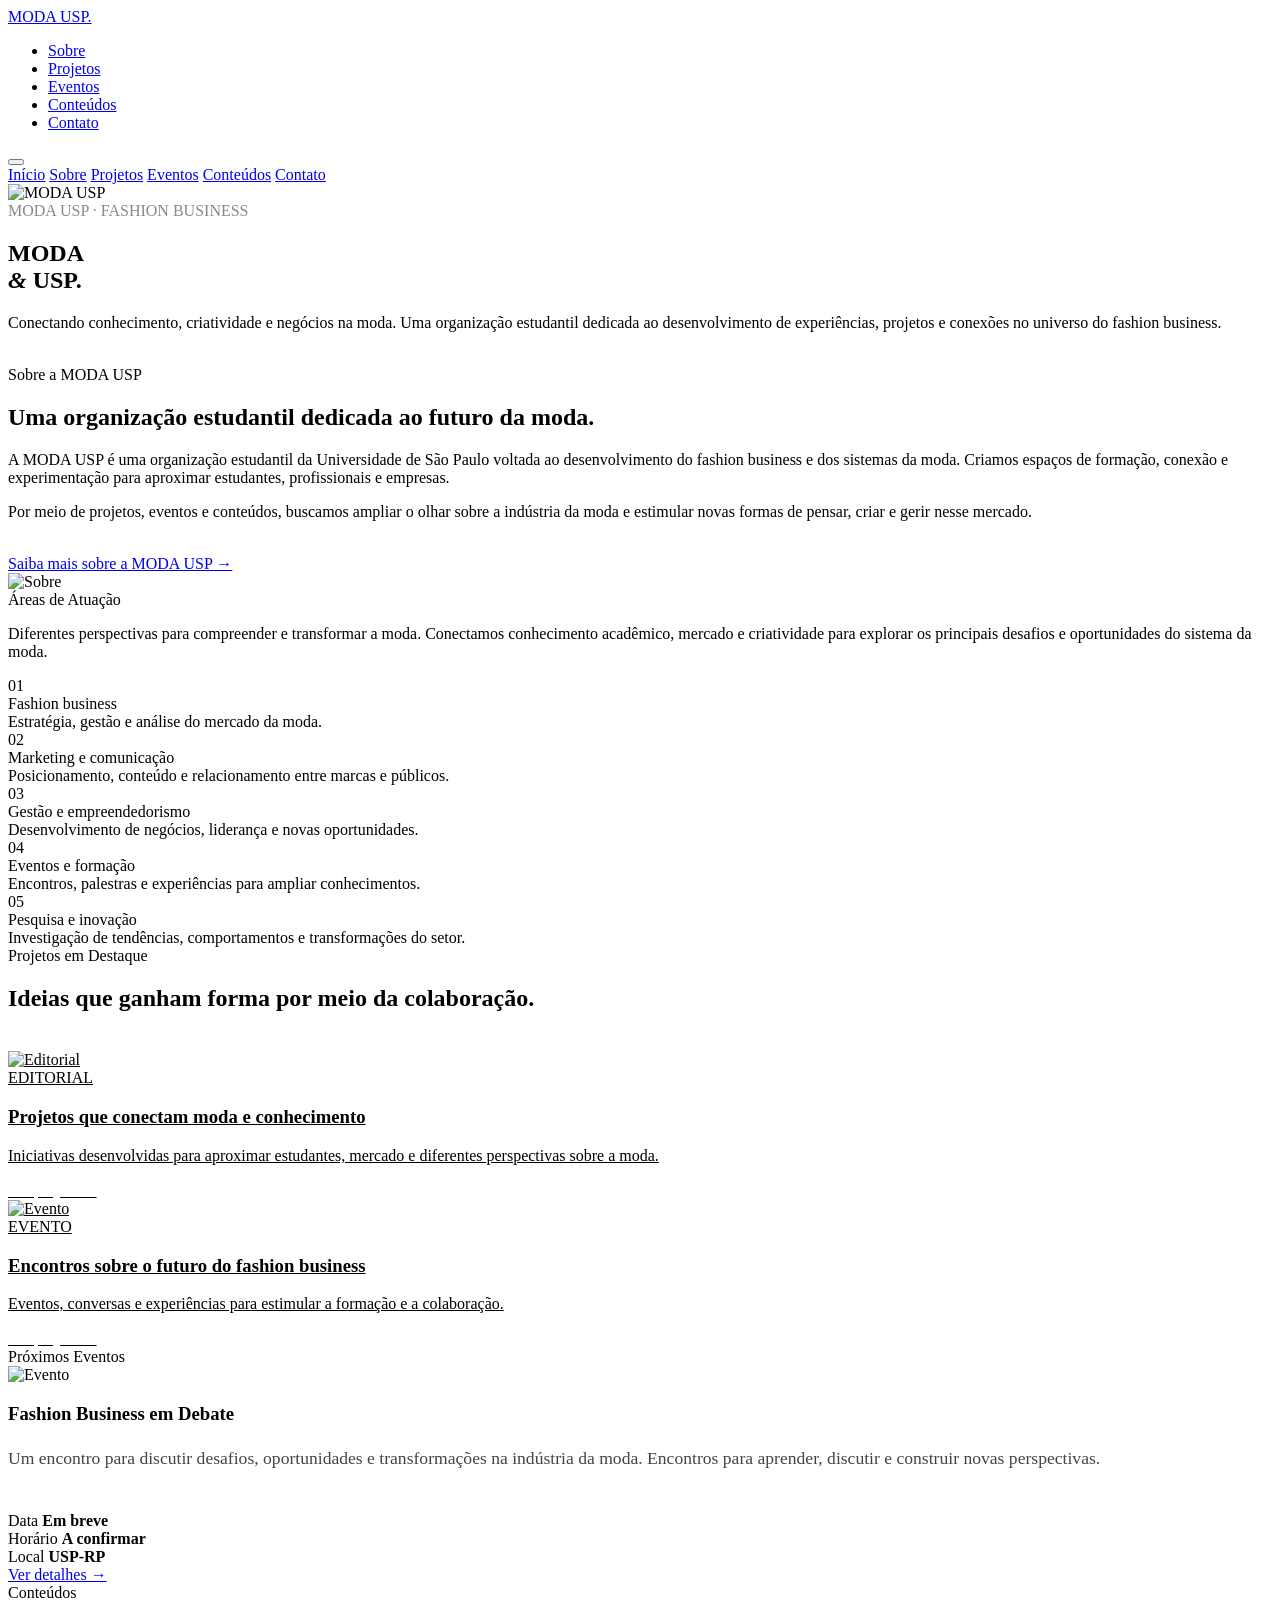
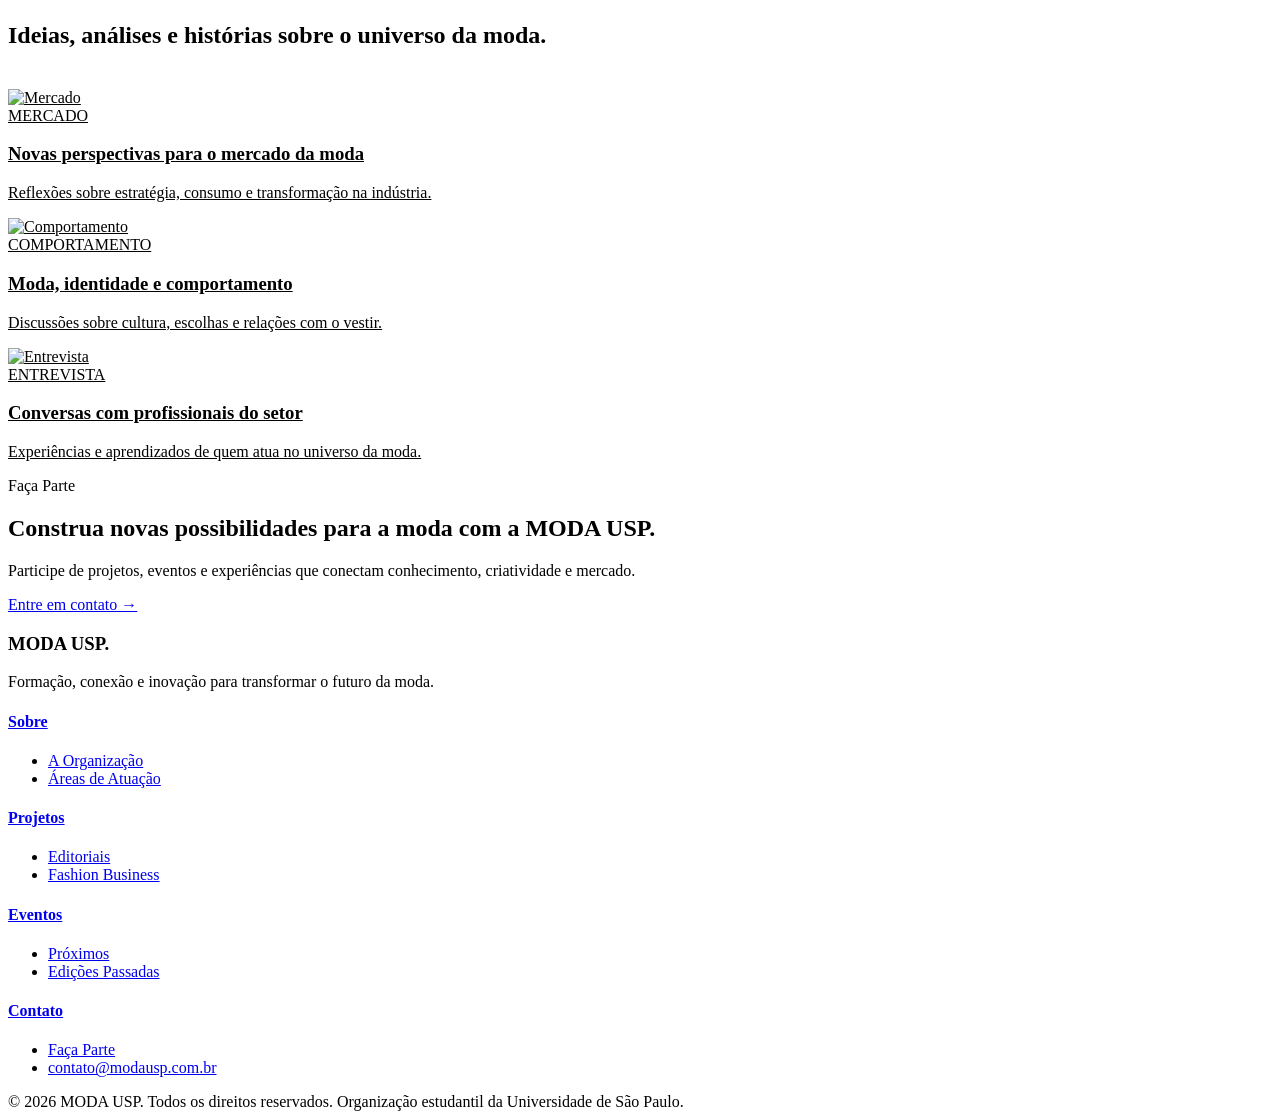
==== index.html @ 98439d6e "Rename Página principal.html to index.html" ====
<!DOCTYPE html>
<html lang="pt-BR">
<head>
    <meta charset="UTF-8">
    <meta name="viewport" content="width=device-width, initial-scale=1.0">
    <title>MODA USP | Fashion Business</title>
    <meta name="description" content="Organização estudantil da USP dedicada ao fashion business. Projetos, eventos e conteúdos sobre moda, mercado e criatividade.">
    <link rel="icon" type="image/png" href="favicon.png">
    <link rel="preconnect" href="https://fonts.googleapis.com">
    <link rel="preconnect" href="https://fonts.gstatic.com" crossorigin>
    <link href="https://fonts.googleapis.com/css2?family=Inter:wght@300;400;500;600&family=Playfair+Display:ital,wght@0,400;0,700;0,900;1,400&display=swap" rel="stylesheet">
    <link rel="stylesheet" href="style.css">
</head>
<body>

<header>
    <a href="index.html" class="logo">MODA USP.</a>
    <nav>
        <ul>
            <li><a href="sobre.html">Sobre</a></li>
            <li><a href="projetos.html">Projetos</a></li>
            <li><a href="eventos.html">Eventos</a></li>
            <li><a href="conteudos.html">Conteúdos</a></li>
            <li><a href="contato.html">Contato</a></li>
        </ul>
    </nav>
    <button class="menu-toggle" aria-label="Menu">
        <span></span><span></span><span></span>
    </button>
</header>

<div class="mobile-menu">
    <a href="index.html">Início</a>
    <a href="sobre.html">Sobre</a>
    <a href="projetos.html">Projetos</a>
    <a href="eventos.html">Eventos</a>
    <a href="conteudos.html">Conteúdos</a>
    <a href="contato.html">Contato</a>
</div>

<!-- HERO -->
<section class="hero">
    <div class="hero-bg">
        <img src="https://images.unsplash.com/photo-1529139574466-a303027c1d8b?auto=format&fit=crop&w=1920&q=80" alt="MODA USP" loading="eager">
    </div>
    <div class="hero-content">
        <div class="section-label" style="color: #888;">MODA USP · FASHION BUSINESS</div>
        <h1>MODA<br><em>&</em> USP.</h1>
        <div class="hero-sub">
            <p>Conectando conhecimento, criatividade e negócios na moda. Uma organização estudantil dedicada ao desenvolvimento de experiências, projetos e conexões no universo do fashion business.</p>
            <a href="sobre.html" class="btn-minimal" style="color: #fff;">Conheça a MODA USP <span>↓</span></a>
        </div>
    </div>
</section>

<!-- SOBRE -->
<section class="sobre">
    <div class="container">
        <div class="sobre-grid">
            <div class="sobre-text">
                <div class="section-label">Sobre a MODA USP</div>
                <h2>Uma organização estudantil dedicada ao futuro da moda.</h2>
                <p>A MODA USP é uma organização estudantil da Universidade de São Paulo voltada ao desenvolvimento do fashion business e dos sistemas da moda. Criamos espaços de formação, conexão e experimentação para aproximar estudantes, profissionais e empresas.</p>
                <p>Por meio de projetos, eventos e conteúdos, buscamos ampliar o olhar sobre a indústria da moda e estimular novas formas de pensar, criar e gerir nesse mercado.</p>
                <br>
                <a href="sobre.html" class="btn-minimal">Saiba mais sobre a MODA USP →</a>
            </div>
            <div class="sobre-img">
                <img src="https://images.unsplash.com/photo-1556761175-b413da4baf72?auto=format&fit=crop&w=1000&q=80" alt="Sobre" loading="lazy">
            </div>
        </div>
    </div>
</section>

<!-- ÁREAS -->
<section class="areas">
    <div class="container">
        <div class="section-label">Áreas de Atuação</div>
        <p class="areas-intro">Diferentes perspectivas para compreender e transformar a moda. Conectamos conhecimento acadêmico, mercado e criatividade para explorar os principais desafios e oportunidades do sistema da moda.</p>
        
        <div class="areas-grid">
            <div class="area-card">
                <div class="area-num">01</div>
                <div class="area-title">Fashion business</div>
                <div class="area-desc">Estratégia, gestão e análise do mercado da moda.</div>
            </div>
            <div class="area-card">
                <div class="area-num">02</div>
                <div class="area-title">Marketing e comunicação</div>
                <div class="area-desc">Posicionamento, conteúdo e relacionamento entre marcas e públicos.</div>
            </div>
            <div class="area-card">
                <div class="area-num">03</div>
                <div class="area-title">Gestão e empreendedorismo</div>
                <div class="area-desc">Desenvolvimento de negócios, liderança e novas oportunidades.</div>
            </div>
            <div class="area-card">
                <div class="area-num">04</div>
                <div class="area-title">Eventos e formação</div>
                <div class="area-desc">Encontros, palestras e experiências para ampliar conhecimentos.</div>
            </div>
            <div class="area-card">
                <div class="area-num">05</div>
                <div class="area-title">Pesquisa e inovação</div>
                <div class="area-desc">Investigação de tendências, comportamentos e transformações do setor.</div>
            </div>
        </div>
    </div>
</section>

<!-- PROJETOS -->
<section class="projetos">
    <div class="container">
        <div class="section-label">Projetos em Destaque</div>
        <div style="display: flex; justify-content: space-between; align-items: flex-end; flex-wrap: wrap; gap: 20px; margin-bottom: 20px;">
            <h2 class="section-title">Ideias que ganham forma por meio da colaboração.</h2>
            <a href="projetos.html" class="btn-minimal" style="color: #fff;">Ver todos os projetos →</a>
        </div>

        <div class="proj-grid">
            <a href="projetos.html" class="proj-card" style="color: inherit;">
                <div class="proj-img">
                    <img src="https://images.unsplash.com/photo-1551488831-00ddcb6c6bd3?auto=format&fit=crop&w=1000&q=80" alt="Editorial" loading="lazy">
                </div>
                <div class="proj-tag">EDITORIAL</div>
                <h3 class="proj-title">Projetos que conectam moda e conhecimento</h3>
                <p class="proj-desc">Iniciativas desenvolvidas para aproximar estudantes, mercado e diferentes perspectivas sobre a moda.</p>
                <span class="btn-minimal" style="color: #fff;">Ver projeto ↗</span>
            </a>
            <a href="projetos.html" class="proj-card" style="color: inherit;">
                <div class="proj-img">
                    <img src="https://images.unsplash.com/photo-1525507119028-ed4c629a60a3?auto=format&fit=crop&w=1000&q=80" alt="Evento" loading="lazy">
                </div>
                <div class="proj-tag">EVENTO</div>
                <h3 class="proj-title">Encontros sobre o futuro do fashion business</h3>
                <p class="proj-desc">Eventos, conversas e experiências para estimular a formação e a colaboração.</p>
                <span class="btn-minimal" style="color: #fff;">Ver projeto ↗</span>
            </a>
        </div>
    </div>
</section>

<!-- EVENTOS -->
<section class="evento-destaque">
    <div class="container">
        <div class="section-label">Próximos Eventos</div>
        <div class="evento-grid">
            <div class="evento-img">
                <img src="https://images.unsplash.com/photo-1540575467063-178a50c2df87?auto=format&fit=crop&w=1000&q=80" alt="Evento" loading="lazy">
            </div>
            <div class="evento-info">
                <h3>Fashion Business em Debate</h3>
                <p style="font-size: 1.1rem; line-height: 1.6; color: #444; margin-bottom: 40px;">Um encontro para discutir desafios, oportunidades e transformações na indústria da moda. Encontros para aprender, discutir e construir novas perspectivas.</p>
                
                <div class="evento-meta">
                    <div class="meta-item">
                        <span>Data</span>
                        <strong>Em breve</strong>
                    </div>
                    <div class="meta-item">
                        <span>Horário</span>
                        <strong>A confirmar</strong>
                    </div>
                    <div class="meta-item">
                        <span>Local</span>
                        <strong>USP-RP</strong>
                    </div>
                </div>
                
                <a href="eventos.html" class="btn-minimal">Ver detalhes →</a>
            </div>
        </div>
    </div>
</section>

<!-- CONTEÚDOS -->
<section class="conteudos">
    <div class="container">
        <div style="display: flex; justify-content: space-between; align-items: flex-end; flex-wrap: wrap; gap: 20px; margin-bottom: 20px;">
            <div>
                <div class="section-label">Conteúdos</div>
                <h2 class="section-title">Ideias, análises e histórias sobre o universo da moda.</h2>
            </div>
            <a href="conteudos.html" class="btn-minimal" style="color: #fff;">Ver todos os conteúdos →</a>
        </div>

        <div class="cont-grid">
            <a href="conteudos.html" class="cont-card" style="color: inherit;">
                <div class="cont-img">
                    <img src="https://images.unsplash.com/photo-1490481651871-ab68de25d43d?auto=format&fit=crop&w=900&q=80" alt="Mercado" loading="lazy">
                </div>
                <div class="cont-tag">MERCADO</div>
                <h3 class="cont-title">Novas perspectivas para o mercado da moda</h3>
                <p class="cont-desc">Reflexões sobre estratégia, consumo e transformação na indústria.</p>
            </a>
            <a href="conteudos.html" class="cont-card" style="color: inherit;">
                <div class="cont-img">
                    <img src="https://images.unsplash.com/photo-1503342217505-b0a15ec3261c?auto=format&fit=crop&w=900&q=80" alt="Comportamento" loading="lazy">
                </div>
                <div class="cont-tag">COMPORTAMENTO</div>
                <h3 class="cont-title">Moda, identidade e comportamento</h3>
                <p class="cont-desc">Discussões sobre cultura, escolhas e relações com o vestir.</p>
            </a>
            <a href="conteudos.html" class="cont-card" style="color: inherit;">
                <div class="cont-img">
                    <img src="https://images.unsplash.com/photo-1556740749-887f6717d7e4?auto=format&fit=crop&w=900&q=80" alt="Entrevista" loading="lazy">
                </div>
                <div class="cont-tag">ENTREVISTA</div>
                <h3 class="cont-title">Conversas com profissionais do setor</h3>
                <p class="cont-desc">Experiências e aprendizados de quem atua no universo da moda.</p>
            </a>
        </div>
    </div>
</section>

<!-- CTA -->
<section class="cta">
    <div class="section-label" style="justify-content: center;">Faça Parte</div>
    <h2>Construa novas possibilidades para a moda com a MODA USP.</h2>
    <p>Participe de projetos, eventos e experiências que conectam conhecimento, criatividade e mercado.</p>
    <a href="contato.html" class="btn-minimal" style="font-size: 1rem; border-width: 2px;">Entre em contato →</a>
</section>

<!-- FOOTER -->
<footer>
    <div class="container">
        <div class="footer-grid">
            <div class="footer-brand">
                <h3>MODA USP.</h3>
                <p>Formação, conexão e inovação para transformar o futuro da moda.</p>
            </div>
            <div class="footer-col">
                <h4><a href="sobre.html">Sobre</a></h4>
                <ul>
                    <li><a href="sobre.html">A Organização</a></li>
                    <li><a href="sobre.html#areas">Áreas de Atuação</a></li>
                </ul>
            </div>
            <div class="footer-col">
                <h4><a href="projetos.html">Projetos</a></h4>
                <ul>
                    <li><a href="projetos.html">Editoriais</a></li>
                    <li><a href="projetos.html">Fashion Business</a></li>
                </ul>
            </div>
            <div class="footer-col">
                <h4><a href="eventos.html">Eventos</a></h4>
                <ul>
                    <li><a href="eventos.html">Próximos</a></li>
                    <li><a href="eventos.html">Edições Passadas</a></li>
                </ul>
            </div>
            <div class="footer-col">
                <h4><a href="contato.html">Contato</a></h4>
                <ul>
                    <li><a href="contato.html">Faça Parte</a></li>
                    <li><a href="mailto:contato@modausp.com.br">contato@modausp.com.br</a></li>
                </ul>
            </div>
        </div>
        <div class="footer-bottom">
            <span>© 2026 MODA USP. Todos os direitos reservados.</span>
            <span>Organização estudantil da Universidade de São Paulo.</span>
        </div>
    </div>
</footer>

<script src="script.js"></script>
</body>
</html>
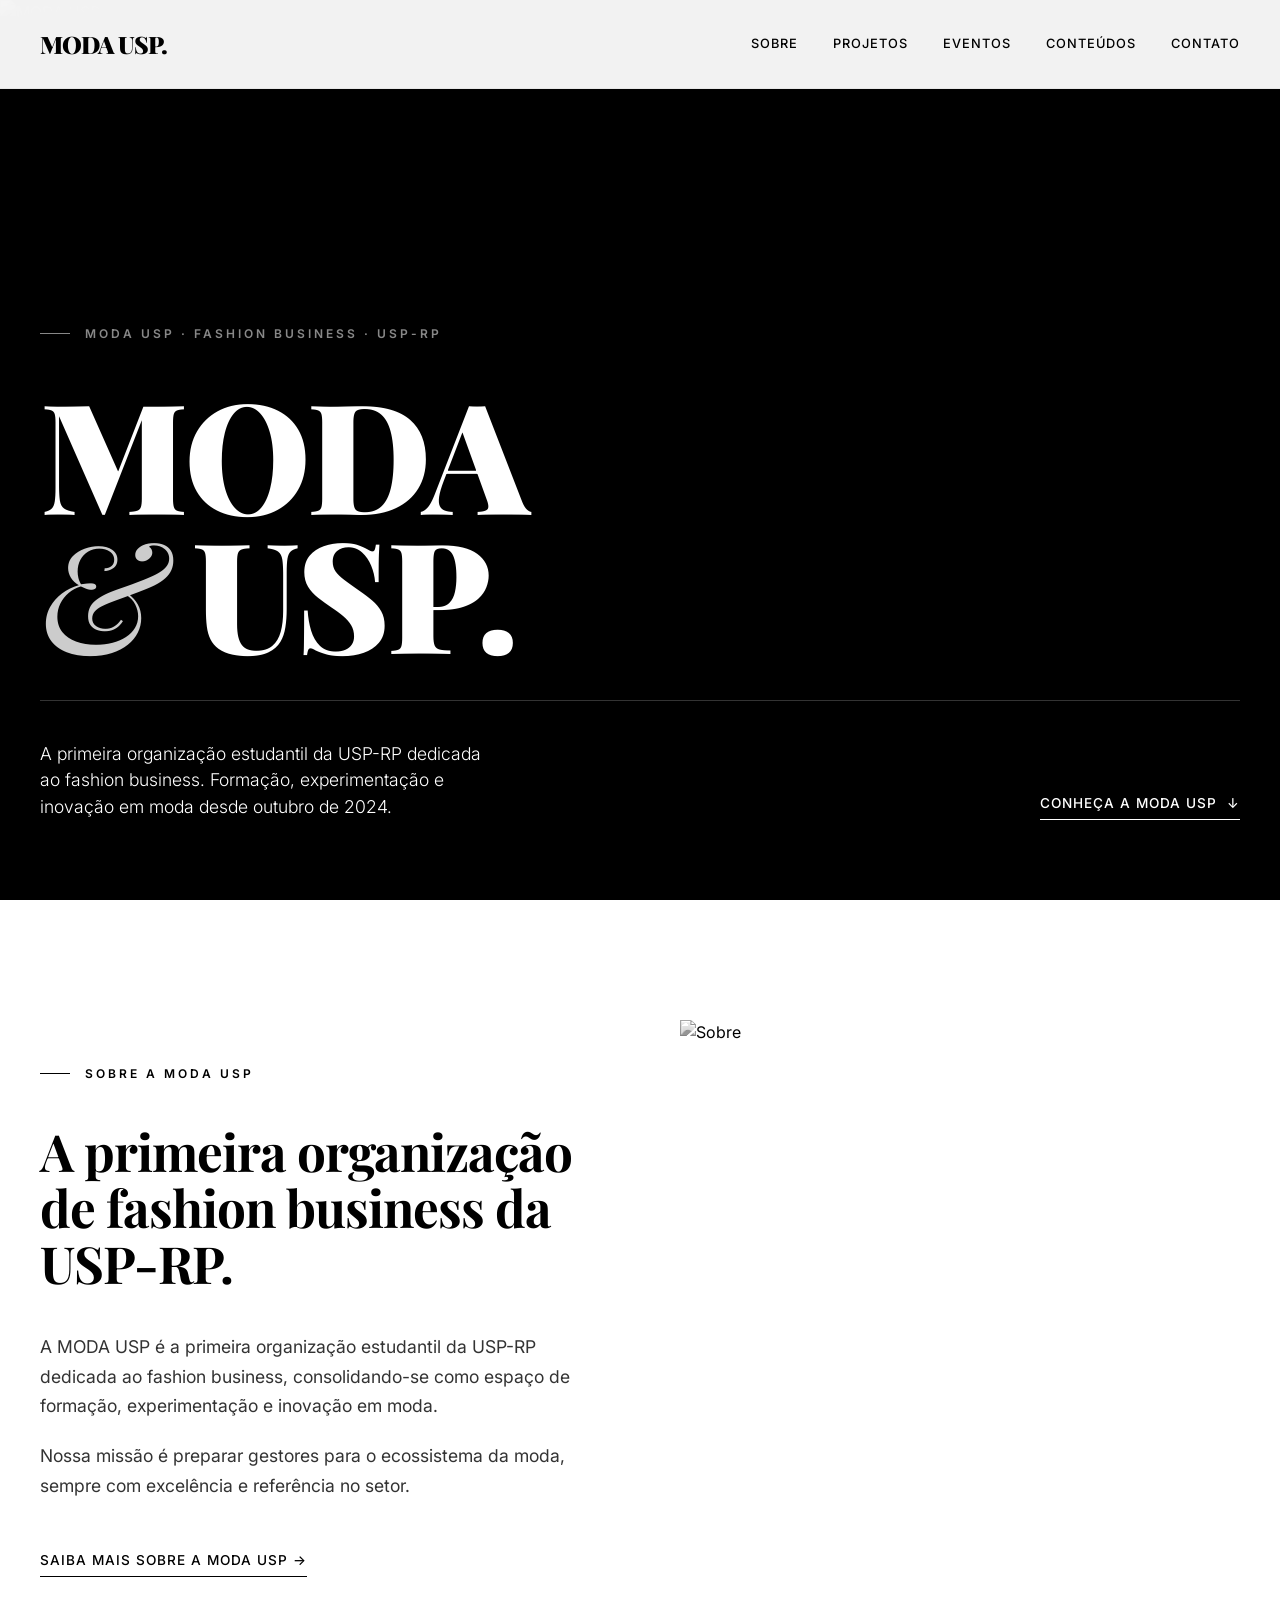
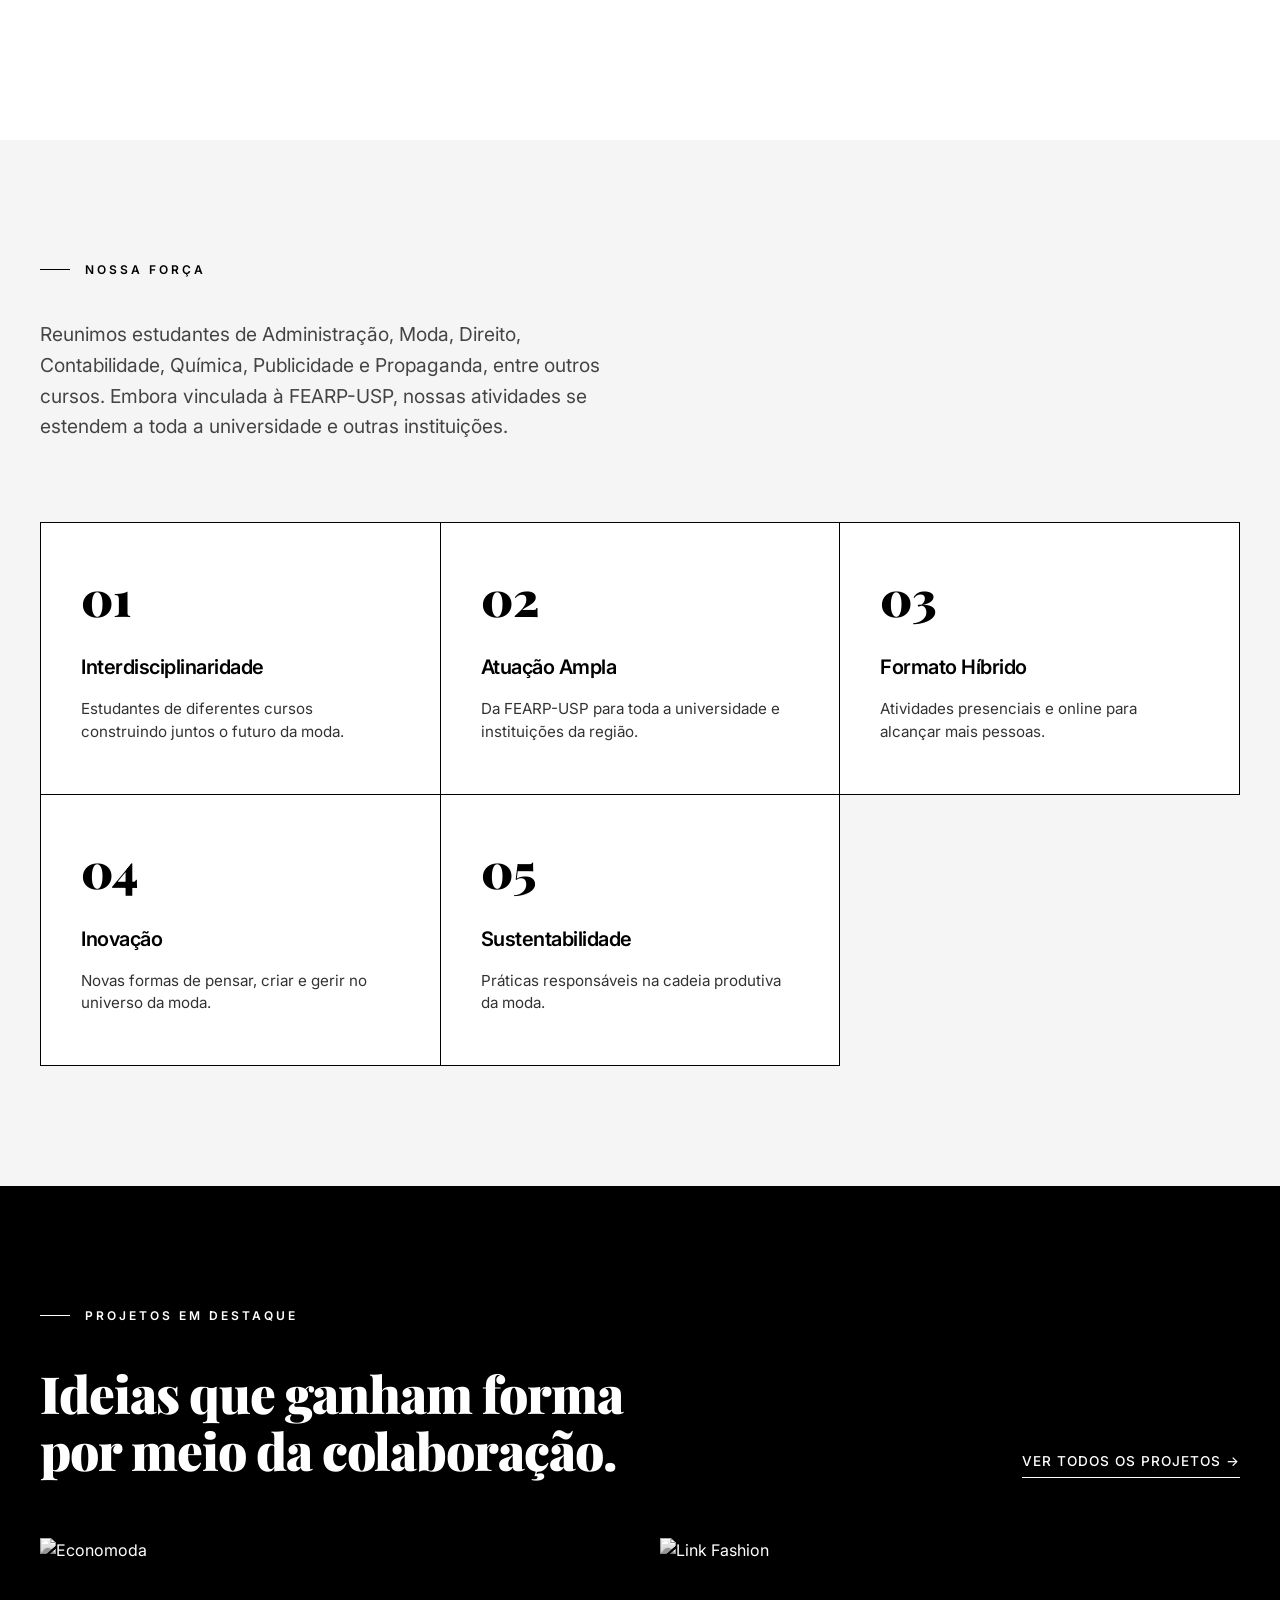
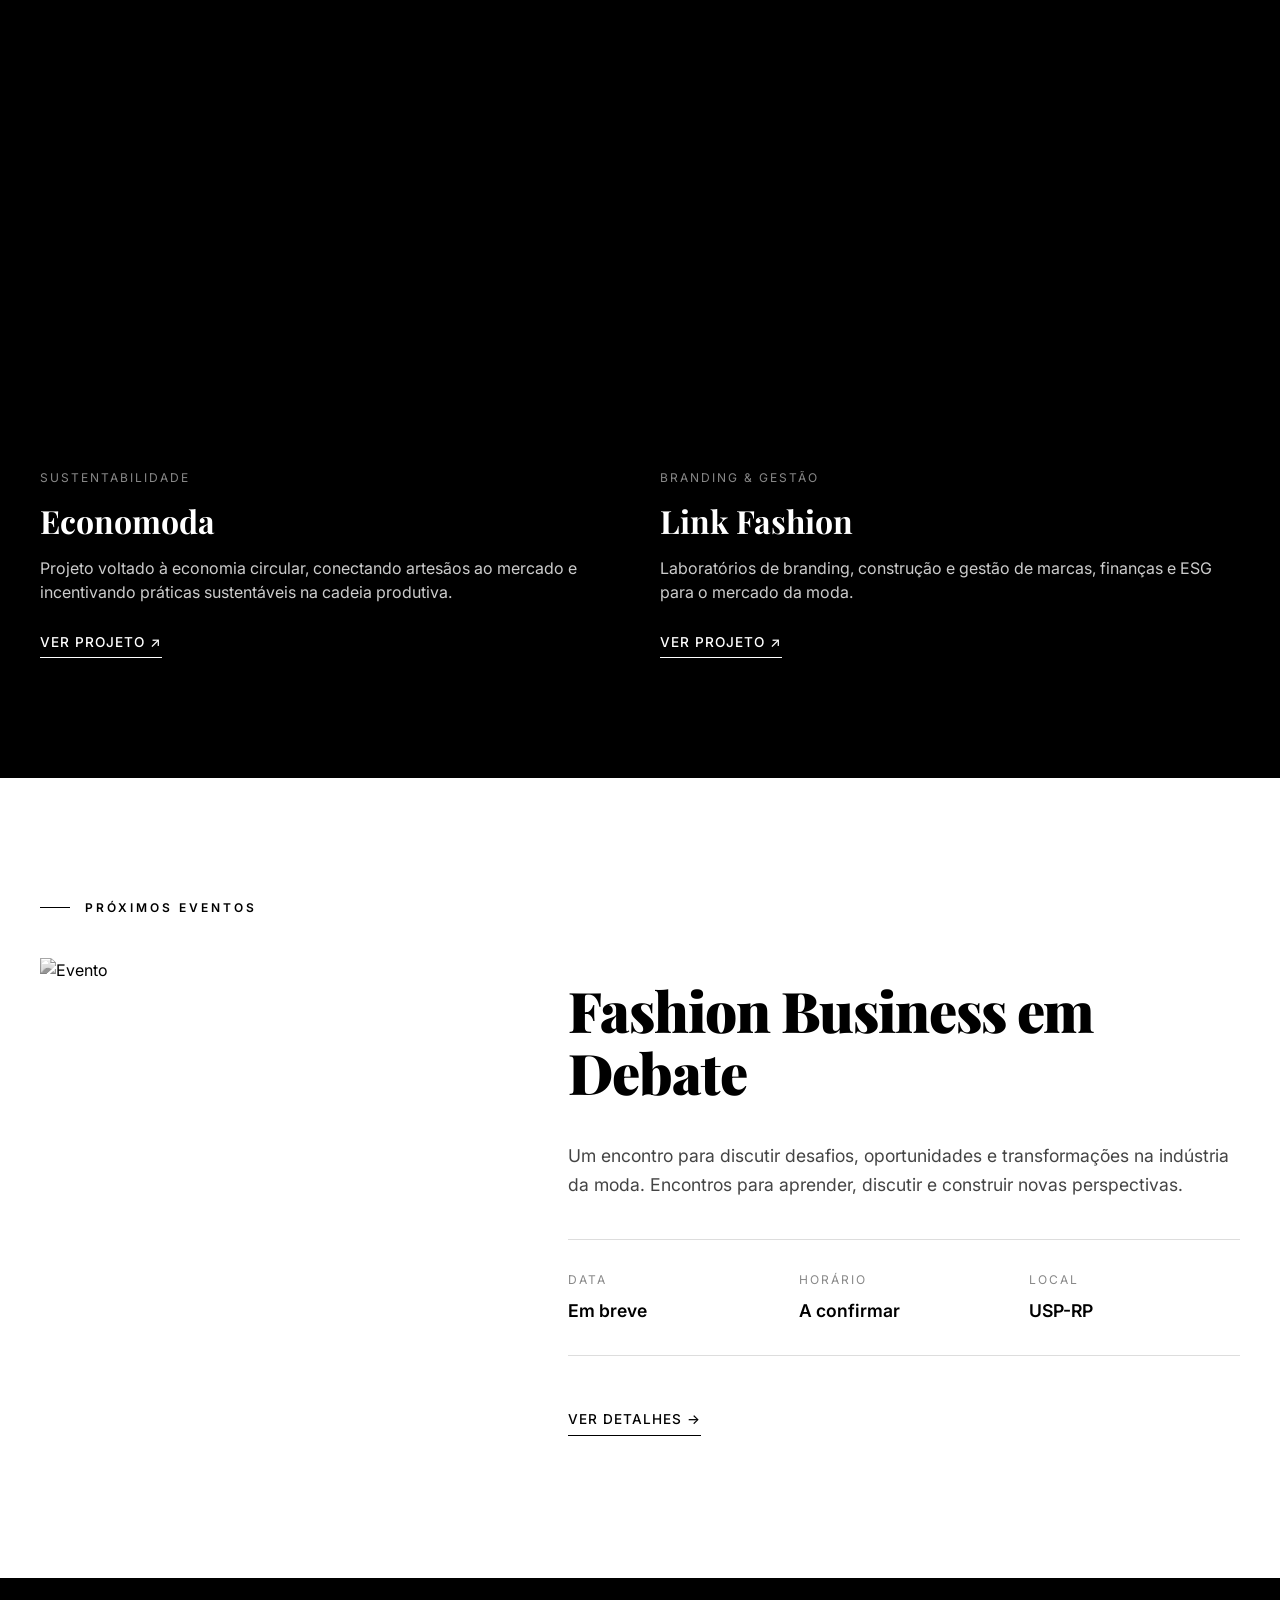
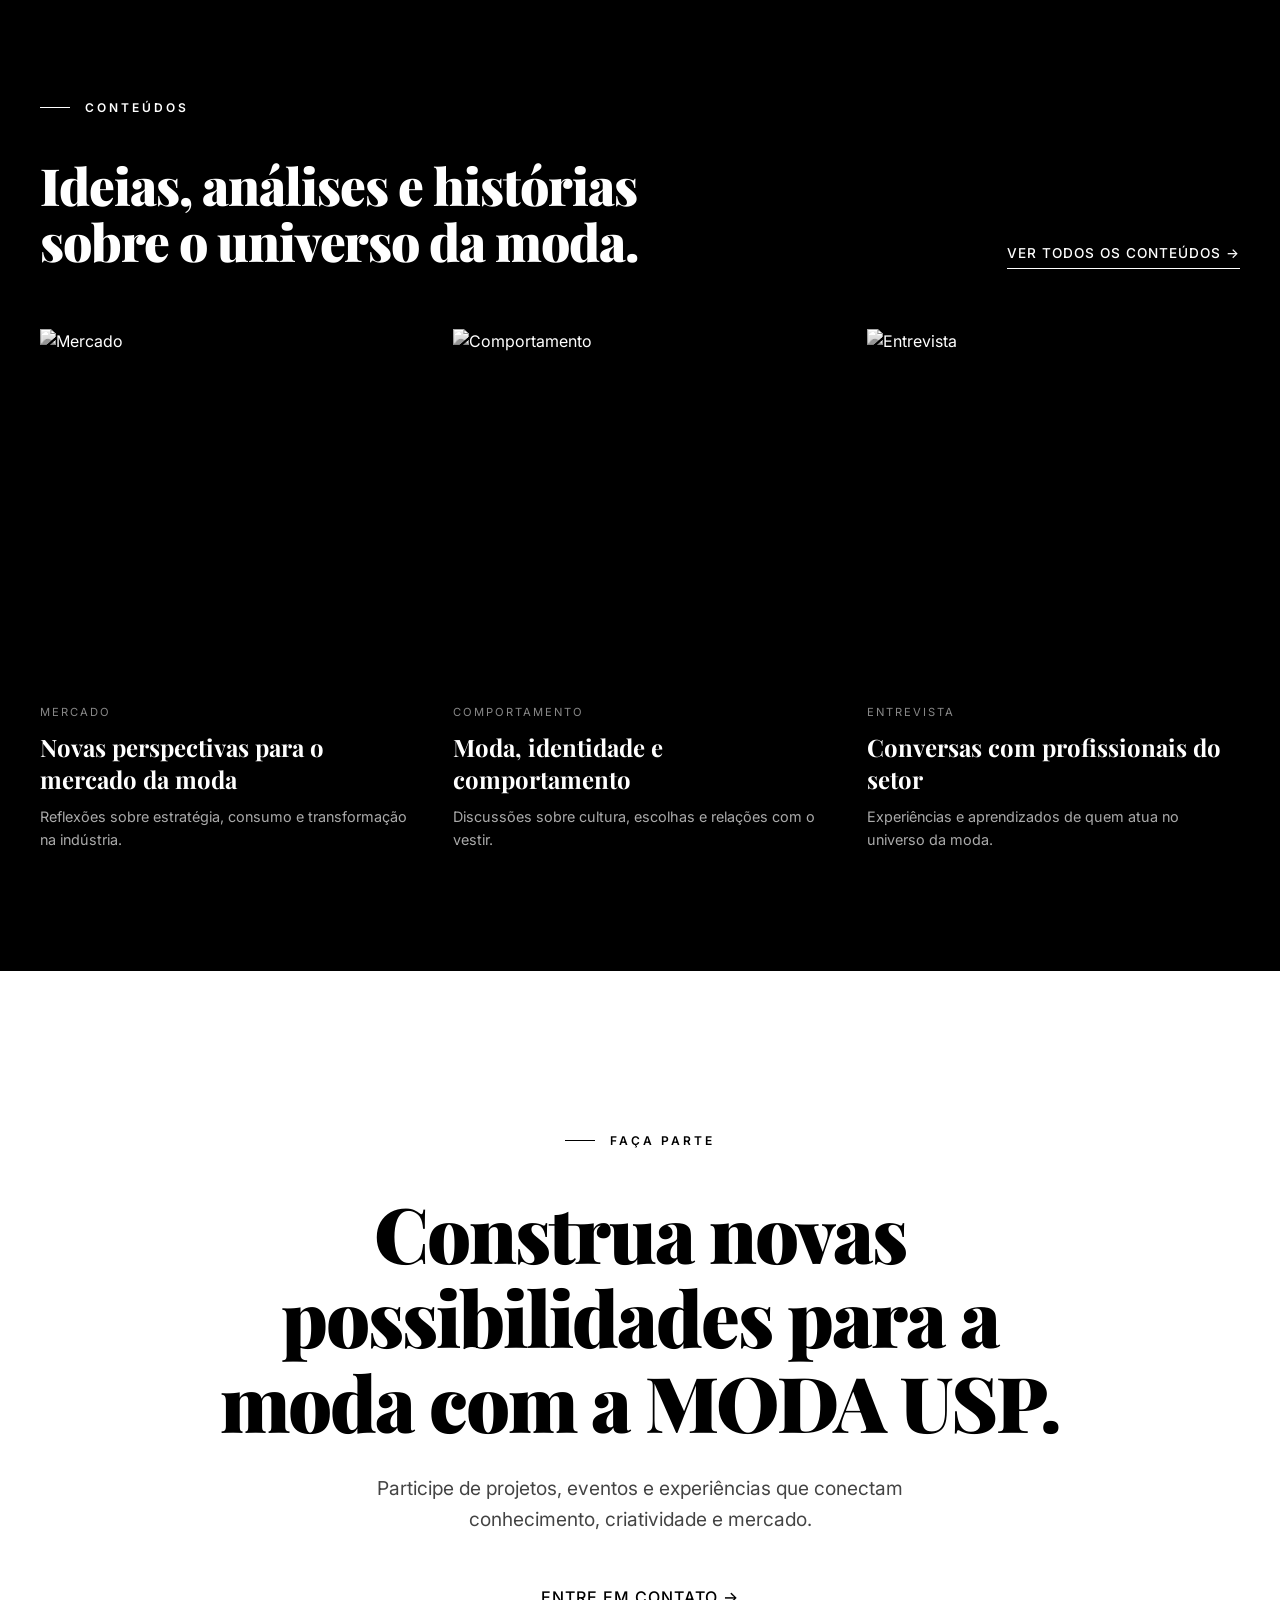
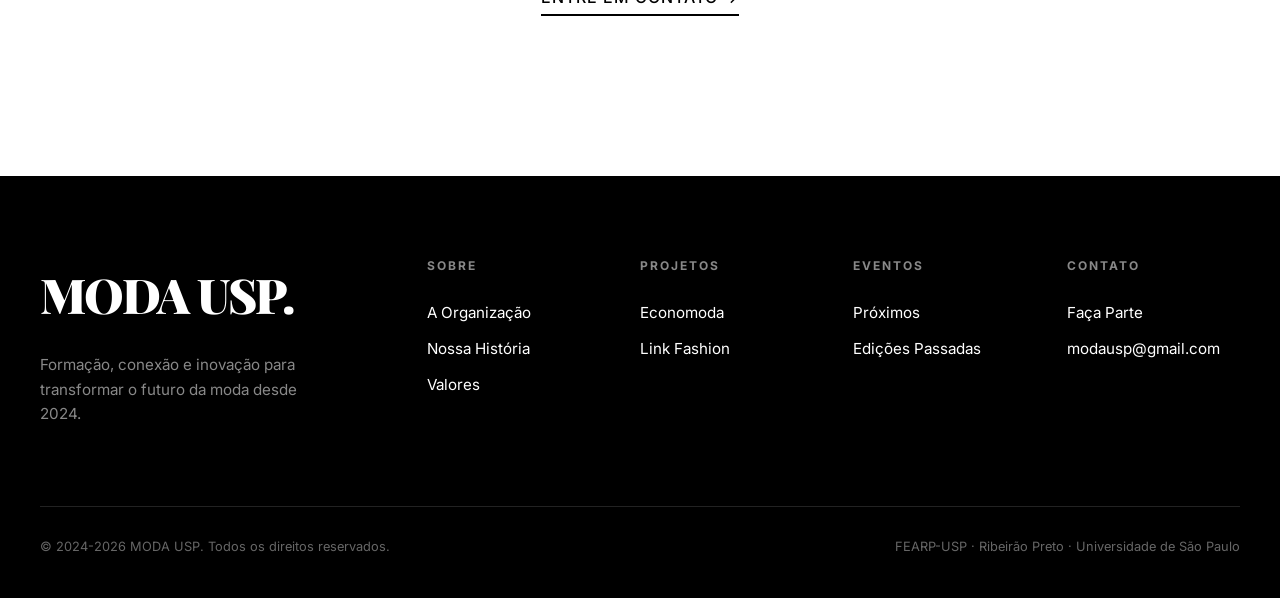
==== commit 83af7d2e: "Update index.html with new organization details" ====
--- a/index.html
+++ b/index.html
@@ -3,8 +3,13 @@
 <head>
     <meta charset="UTF-8">
     <meta name="viewport" content="width=device-width, initial-scale=1.0">
-    <title>MODA USP | Fashion Business</title>
-    <meta name="description" content="Organização estudantil da USP dedicada ao fashion business. Projetos, eventos e conteúdos sobre moda, mercado e criatividade.">
+    <title>MODA USP | Fashion Business — USP Ribeirão Preto</title>
+    <meta name="description" content="Primeira organização estudantil da USP-RP dedicada ao fashion business. Projetos, eventos e conteúdos sobre moda, mercado e criatividade.">
+    <meta name="keywords" content="moda, USP, fashion business, Ribeirão Preto, organização estudantil, moda USP, FEARP">
+    <meta name="author" content="MODA USP">
+    <meta property="og:title" content="MODA USP | Fashion Business">
+    <meta property="og:description" content="A primeira organização estudantil da USP-RP dedicada ao fashion business.">
+    <meta property="og:type" content="website">
     <link rel="icon" type="image/png" href="favicon.png">
     <link rel="preconnect" href="https://fonts.googleapis.com">
     <link rel="preconnect" href="https://fonts.gstatic.com" crossorigin>
@@ -44,10 +49,10 @@
         <img src="https://images.unsplash.com/photo-1529139574466-a303027c1d8b?auto=format&fit=crop&w=1920&q=80" alt="MODA USP" loading="eager">
     </div>
     <div class="hero-content">
-        <div class="section-label" style="color: #888;">MODA USP · FASHION BUSINESS</div>
+        <div class="section-label" style="color: #888;">MODA USP · FASHION BUSINESS · USP-RP</div>
         <h1>MODA<br><em>&</em> USP.</h1>
         <div class="hero-sub">
-            <p>Conectando conhecimento, criatividade e negócios na moda. Uma organização estudantil dedicada ao desenvolvimento de experiências, projetos e conexões no universo do fashion business.</p>
+            <p>A primeira organização estudantil da USP-RP dedicada ao fashion business. Formação, experimentação e inovação em moda desde outubro de 2024.</p>
             <a href="sobre.html" class="btn-minimal" style="color: #fff;">Conheça a MODA USP <span>↓</span></a>
         </div>
     </div>
@@ -59,9 +64,9 @@
         <div class="sobre-grid">
             <div class="sobre-text">
                 <div class="section-label">Sobre a MODA USP</div>
-                <h2>Uma organização estudantil dedicada ao futuro da moda.</h2>
-                <p>A MODA USP é uma organização estudantil da Universidade de São Paulo voltada ao desenvolvimento do fashion business e dos sistemas da moda. Criamos espaços de formação, conexão e experimentação para aproximar estudantes, profissionais e empresas.</p>
-                <p>Por meio de projetos, eventos e conteúdos, buscamos ampliar o olhar sobre a indústria da moda e estimular novas formas de pensar, criar e gerir nesse mercado.</p>
+                <h2>A primeira organização de fashion business da USP-RP.</h2>
+                <p>A MODA USP é a primeira organização estudantil da USP-RP dedicada ao fashion business, consolidando-se como espaço de formação, experimentação e inovação em moda.</p>
+                <p>Nossa missão é preparar gestores para o ecossistema da moda, sempre com excelência e referência no setor.</p>
                 <br>
                 <a href="sobre.html" class="btn-minimal">Saiba mais sobre a MODA USP →</a>
             </div>
@@ -75,34 +80,34 @@
 <!-- ÁREAS -->
 <section class="areas">
     <div class="container">
-        <div class="section-label">Áreas de Atuação</div>
-        <p class="areas-intro">Diferentes perspectivas para compreender e transformar a moda. Conectamos conhecimento acadêmico, mercado e criatividade para explorar os principais desafios e oportunidades do sistema da moda.</p>
+        <div class="section-label">Nossa Força</div>
+        <p class="areas-intro">Reunimos estudantes de Administração, Moda, Direito, Contabilidade, Química, Publicidade e Propaganda, entre outros cursos. Embora vinculada à FEARP-USP, nossas atividades se estendem a toda a universidade e outras instituições.</p>
         
         <div class="areas-grid">
             <div class="area-card">
                 <div class="area-num">01</div>
-                <div class="area-title">Fashion business</div>
-                <div class="area-desc">Estratégia, gestão e análise do mercado da moda.</div>
+                <div class="area-title">Interdisciplinaridade</div>
+                <div class="area-desc">Estudantes de diferentes cursos construindo juntos o futuro da moda.</div>
             </div>
             <div class="area-card">
                 <div class="area-num">02</div>
-                <div class="area-title">Marketing e comunicação</div>
-                <div class="area-desc">Posicionamento, conteúdo e relacionamento entre marcas e públicos.</div>
+                <div class="area-title">Atuação Ampla</div>
+                <div class="area-desc">Da FEARP-USP para toda a universidade e instituições da região.</div>
             </div>
             <div class="area-card">
                 <div class="area-num">03</div>
-                <div class="area-title">Gestão e empreendedorismo</div>
-                <div class="area-desc">Desenvolvimento de negócios, liderança e novas oportunidades.</div>
+                <div class="area-title">Formato Híbrido</div>
+                <div class="area-desc">Atividades presenciais e online para alcançar mais pessoas.</div>
             </div>
             <div class="area-card">
                 <div class="area-num">04</div>
-                <div class="area-title">Eventos e formação</div>
-                <div class="area-desc">Encontros, palestras e experiências para ampliar conhecimentos.</div>
+                <div class="area-title">Inovação</div>
+                <div class="area-desc">Novas formas de pensar, criar e gerir no universo da moda.</div>
             </div>
             <div class="area-card">
                 <div class="area-num">05</div>
-                <div class="area-title">Pesquisa e inovação</div>
-                <div class="area-desc">Investigação de tendências, comportamentos e transformações do setor.</div>
+                <div class="area-title">Sustentabilidade</div>
+                <div class="area-desc">Práticas responsáveis na cadeia produtiva da moda.</div>
             </div>
         </div>
     </div>
@@ -118,22 +123,22 @@
         </div>
 
         <div class="proj-grid">
-            <a href="projetos.html" class="proj-card" style="color: inherit;">
+            <a href="projetos.html#economoda" class="proj-card" style="color: inherit;">
                 <div class="proj-img">
-                    <img src="https://images.unsplash.com/photo-1551488831-00ddcb6c6bd3?auto=format&fit=crop&w=1000&q=80" alt="Editorial" loading="lazy">
-                </div>
-                <div class="proj-tag">EDITORIAL</div>
-                <h3 class="proj-title">Projetos que conectam moda e conhecimento</h3>
-                <p class="proj-desc">Iniciativas desenvolvidas para aproximar estudantes, mercado e diferentes perspectivas sobre a moda.</p>
+                    <img src="https://images.unsplash.com/photo-1558618666-fcd25c85cd64?auto=format&fit=crop&w=1000&q=80" alt="Economoda" loading="lazy">
+                </div>
+                <div class="proj-tag">SUSTENTABILIDADE</div>
+                <h3 class="proj-title">Economoda</h3>
+                <p class="proj-desc">Projeto voltado à economia circular, conectando artesãos ao mercado e incentivando práticas sustentáveis na cadeia produtiva.</p>
                 <span class="btn-minimal" style="color: #fff;">Ver projeto ↗</span>
             </a>
-            <a href="projetos.html" class="proj-card" style="color: inherit;">
+            <a href="projetos.html#link-fashion" class="proj-card" style="color: inherit;">
                 <div class="proj-img">
-                    <img src="https://images.unsplash.com/photo-1525507119028-ed4c629a60a3?auto=format&fit=crop&w=1000&q=80" alt="Evento" loading="lazy">
-                </div>
-                <div class="proj-tag">EVENTO</div>
-                <h3 class="proj-title">Encontros sobre o futuro do fashion business</h3>
-                <p class="proj-desc">Eventos, conversas e experiências para estimular a formação e a colaboração.</p>
+                    <img src="https://images.unsplash.com/photo-1552664730-d307ca884978?auto=format&fit=crop&w=1000&q=80" alt="Link Fashion" loading="lazy">
+                </div>
+                <div class="proj-tag">BRANDING & GESTÃO</div>
+                <h3 class="proj-title">Link Fashion</h3>
+                <p class="proj-desc">Laboratórios de branding, construção e gestão de marcas, finanças e ESG para o mercado da moda.</p>
                 <span class="btn-minimal" style="color: #fff;">Ver projeto ↗</span>
             </a>
         </div>
@@ -227,20 +232,21 @@
         <div class="footer-grid">
             <div class="footer-brand">
                 <h3>MODA USP.</h3>
-                <p>Formação, conexão e inovação para transformar o futuro da moda.</p>
+                <p>Formação, conexão e inovação para transformar o futuro da moda desde 2024.</p>
             </div>
             <div class="footer-col">
                 <h4><a href="sobre.html">Sobre</a></h4>
                 <ul>
                     <li><a href="sobre.html">A Organização</a></li>
-                    <li><a href="sobre.html#areas">Áreas de Atuação</a></li>
+                    <li><a href="sobre.html">Nossa História</a></li>
+                    <li><a href="sobre.html">Valores</a></li>
                 </ul>
             </div>
             <div class="footer-col">
                 <h4><a href="projetos.html">Projetos</a></h4>
                 <ul>
-                    <li><a href="projetos.html">Editoriais</a></li>
-                    <li><a href="projetos.html">Fashion Business</a></li>
+                    <li><a href="projetos.html#economoda">Economoda</a></li>
+                    <li><a href="projetos.html#link-fashion">Link Fashion</a></li>
                 </ul>
             </div>
             <div class="footer-col">
@@ -254,13 +260,13 @@
                 <h4><a href="contato.html">Contato</a></h4>
                 <ul>
                     <li><a href="contato.html">Faça Parte</a></li>
-                    <li><a href="mailto:contato@modausp.com.br">contato@modausp.com.br</a></li>
+                    <li><a href="mailto:modausp@gmail.com">modausp@gmail.com</a></li>
                 </ul>
             </div>
         </div>
         <div class="footer-bottom">
-            <span>© 2026 MODA USP. Todos os direitos reservados.</span>
-            <span>Organização estudantil da Universidade de São Paulo.</span>
+            <span>© 2024-2026 MODA USP. Todos os direitos reservados.</span>
+            <span>FEARP-USP · Ribeirão Preto · Universidade de São Paulo</span>
         </div>
     </div>
 </footer>
--- a/style.css
+++ b/style.css
@@ -0,0 +1,552 @@
+/* ==========================================
+   MODA USP — STYLE.CSS
+   Estética: Dazed Editorial + Minimalismo
+   Paleta: Preto & Branco rigoroso
+   ========================================== */
+
+:root {
+    --black: #000000;
+    --white: #FFFFFF;
+    --gray: #888888;
+    --light-gray: #F5F5F5;
+    --serif: 'Playfair Display', Georgia, serif;
+    --sans: 'Inter', -apple-system, Helvetica, sans-serif;
+}
+
+* { margin: 0; padding: 0; box-sizing: border-box; }
+
+html { scroll-behavior: smooth; font-size: 16px; }
+
+body {
+    background: var(--white);
+    color: var(--black);
+    font-family: var(--sans);
+    line-height: 1.6;
+    -webkit-font-smoothing: antialiased;
+    overflow-x: hidden;
+}
+
+a { color: inherit; text-decoration: none; transition: opacity 0.3s ease; }
+a:hover { opacity: 0.6; }
+
+img {
+    width: 100%;
+    height: 100%;
+    object-fit: cover;
+    display: block;
+    filter: grayscale(100%) contrast(1.1);
+}
+
+/* --- UTILITIES --- */
+.container {
+    max-width: 1400px;
+    margin: 0 auto;
+    padding: 0 40px;
+}
+
+.section-label {
+    font-family: var(--sans);
+    font-size: 0.75rem;
+    font-weight: 600;
+    letter-spacing: 3px;
+    text-transform: uppercase;
+    margin-bottom: 40px;
+    display: flex;
+    align-items: center;
+    gap: 15px;
+}
+
+.section-label::before {
+    content: '';
+    width: 30px;
+    height: 1px;
+    background: currentColor;
+}
+
+.btn-minimal {
+    display: inline-flex;
+    align-items: center;
+    gap: 10px;
+    font-size: 0.85rem;
+    font-weight: 500;
+    letter-spacing: 1px;
+    text-transform: uppercase;
+    border-bottom: 1px solid currentColor;
+    padding-bottom: 4px;
+    transition: gap 0.3s ease, opacity 0.3s ease;
+}
+
+.btn-minimal:hover { opacity: 1; gap: 20px; }
+
+/* --- HEADER --- */
+header {
+    position: fixed;
+    top: 0; left: 0; width: 100%;
+    z-index: 1000;
+    padding: 25px 40px;
+    display: flex;
+    justify-content: space-between;
+    align-items: center;
+    background: rgba(255, 255, 255, 0.95);
+    backdrop-filter: blur(10px);
+    border-bottom: 1px solid rgba(0,0,0,0.05);
+}
+
+.logo {
+    font-family: var(--serif);
+    font-size: 1.5rem;
+    font-weight: 900;
+    letter-spacing: -1px;
+}
+
+nav ul {
+    display: flex;
+    gap: 35px;
+    list-style: none;
+    font-size: 0.8rem;
+    font-weight: 500;
+    letter-spacing: 1px;
+    text-transform: uppercase;
+}
+
+/* --- MENU MOBILE --- */
+.menu-toggle {
+    display: none;
+    background: none;
+    border: none;
+    cursor: pointer;
+    width: 30px;
+    height: 20px;
+    position: relative;
+    z-index: 1001;
+}
+
+.menu-toggle span {
+    display: block;
+    width: 100%;
+    height: 2px;
+    background: var(--black);
+    position: absolute;
+    left: 0;
+    transition: all 0.3s ease;
+}
+
+.menu-toggle span:nth-child(1) { top: 0; }
+.menu-toggle span:nth-child(2) { top: 50%; transform: translateY(-50%); }
+.menu-toggle span:nth-child(3) { bottom: 0; }
+
+.menu-toggle.active span:nth-child(1) { top: 50%; transform: translateY(-50%) rotate(45deg); }
+.menu-toggle.active span:nth-child(2) { opacity: 0; }
+.menu-toggle.active span:nth-child(3) { bottom: 50%; transform: translateY(50%) rotate(-45deg); }
+
+.mobile-menu {
+    position: fixed;
+    top: 0; right: -100%;
+    width: 100%; height: 100vh;
+    background: var(--black);
+    color: var(--white);
+    display: flex;
+    flex-direction: column;
+    justify-content: center;
+    align-items: center;
+    gap: 40px;
+    transition: right 0.5s cubic-bezier(0.16, 1, 0.3, 1);
+    z-index: 1000;
+}
+
+.mobile-menu.active { right: 0; }
+
+.mobile-menu a {
+    font-family: var(--serif);
+    font-size: 2.5rem;
+    font-weight: 700;
+    letter-spacing: -1px;
+}
+
+/* --- HERO --- */
+.hero {
+    background: var(--black);
+    color: var(--white);
+    min-height: 100vh;
+    display: flex;
+    flex-direction: column;
+    justify-content: flex-end;
+    padding: 120px 40px 80px;
+    position: relative;
+    overflow: hidden;
+}
+
+.hero-bg {
+    position: absolute;
+    top: 0; left: 0; width: 100%; height: 100%;
+    opacity: 0.3;
+    z-index: 0;
+}
+
+.hero-content {
+    position: relative;
+    z-index: 1;
+    max-width: 1400px;
+    margin: 0 auto;
+    width: 100%;
+}
+
+.hero h1 {
+    font-family: var(--serif);
+    font-size: clamp(4rem, 12vw, 11rem);
+    line-height: 0.9;
+    font-weight: 900;
+    letter-spacing: -3px;
+    margin-bottom: 40px;
+}
+
+.hero h1 em { font-style: italic; font-weight: 400; opacity: 0.8; }
+
+.hero-sub {
+    display: flex;
+    justify-content: space-between;
+    align-items: flex-end;
+    flex-wrap: wrap;
+    gap: 40px;
+    border-top: 1px solid rgba(255,255,255,0.2);
+    padding-top: 40px;
+}
+
+.hero-sub p {
+    max-width: 450px;
+    font-size: 1.1rem;
+    line-height: 1.5;
+    font-weight: 300;
+}
+
+/* --- HERO INTERNO (para páginas secundárias) --- */
+.page-hero {
+    background: var(--black);
+    color: var(--white);
+    padding: 180px 0 80px;
+}
+
+.page-hero h1 {
+    font-family: var(--serif);
+    font-size: clamp(3rem, 8vw, 7rem);
+    line-height: 0.95;
+    font-weight: 900;
+    letter-spacing: -2px;
+    max-width: 900px;
+}
+
+.page-hero h1 em { font-style: italic; font-weight: 400; opacity: 0.7; }
+
+.page-hero .label {
+    font-size: 0.75rem;
+    letter-spacing: 3px;
+    text-transform: uppercase;
+    color: var(--gray);
+    margin-bottom: 30px;
+    display: flex;
+    align-items: center;
+    gap: 15px;
+}
+
+.page-hero .label::before { content: ''; width: 30px; height: 1px; background: var(--gray); }
+
+/* --- SECTIONS --- */
+section { padding: 120px 0; }
+
+.section-title {
+    font-family: var(--serif);
+    font-size: clamp(2.5rem, 4vw, 3.5rem);
+    font-weight: 900;
+    letter-spacing: -1px;
+    line-height: 1.1;
+    max-width: 600px;
+}
+
+/* --- SOBRE --- */
+.sobre-grid {
+    display: grid;
+    grid-template-columns: 1fr 1fr;
+    gap: 80px;
+    align-items: center;
+}
+
+.sobre-text h2 {
+    font-family: var(--serif);
+    font-size: clamp(2.5rem, 4vw, 4rem);
+    line-height: 1.1;
+    font-weight: 700;
+    margin-bottom: 40px;
+    letter-spacing: -1px;
+}
+
+.sobre-text p {
+    font-size: 1.1rem;
+    line-height: 1.7;
+    margin-bottom: 20px;
+    color: #333;
+}
+
+.sobre-img { height: 600px; position: relative; }
+
+/* --- ÁREAS --- */
+.areas { background: var(--light-gray); }
+
+.areas-intro {
+    max-width: 600px;
+    font-size: 1.2rem;
+    line-height: 1.6;
+    margin-bottom: 80px;
+    color: #444;
+}
+
+.areas-grid {
+    display: grid;
+    grid-template-columns: repeat(auto-fit, minmax(300px, 1fr));
+    gap: 0;
+    border-top: 1px solid var(--black);
+    border-left: 1px solid var(--black);
+}
+
+.area-card {
+    padding: 50px 40px;
+    border-right: 1px solid var(--black);
+    border-bottom: 1px solid var(--black);
+    background: var(--white);
+    transition: background 0.4s ease, color 0.4s ease;
+}
+
+.area-card:hover { background: var(--black); color: var(--white); }
+
+.area-num {
+    font-family: var(--serif);
+    font-size: 3rem;
+    font-weight: 900;
+    margin-bottom: 30px;
+    line-height: 1;
+}
+
+.area-title { font-size: 1.25rem; font-weight: 600; margin-bottom: 15px; letter-spacing: -0.5px; }
+.area-desc { font-size: 0.95rem; line-height: 1.5; opacity: 0.8; }
+
+/* --- PROJETOS --- */
+.projetos { background: var(--black); color: var(--white); }
+.projetos .section-label { color: var(--white); }
+
+.proj-grid {
+    display: grid;
+    grid-template-columns: 1fr 1fr;
+    gap: 40px;
+    margin-top: 60px;
+}
+
+.proj-img { height: 500px; margin-bottom: 30px; overflow: hidden; }
+.proj-img img { transition: transform 0.8s cubic-bezier(0.16, 1, 0.3, 1); }
+.proj-card:hover .proj-img img { transform: scale(1.05); }
+
+.proj-tag { font-size: 0.75rem; letter-spacing: 2px; text-transform: uppercase; color: var(--gray); margin-bottom: 15px; }
+.proj-title { font-family: var(--serif); font-size: 2rem; font-weight: 700; line-height: 1.2; margin-bottom: 15px; }
+.proj-desc { font-size: 1rem; line-height: 1.5; color: #ccc; margin-bottom: 25px; }
+
+/* --- EVENTOS --- */
+.evento-grid {
+    display: grid;
+    grid-template-columns: 1fr 1.5fr;
+    gap: 80px;
+    align-items: center;
+}
+
+.evento-img { height: 500px; }
+
+.evento-info h3 {
+    font-family: var(--serif);
+    font-size: 3.5rem;
+    line-height: 1.1;
+    font-weight: 900;
+    margin-bottom: 40px;
+    letter-spacing: -1px;
+}
+
+.evento-meta {
+    display: grid;
+    grid-template-columns: repeat(3, 1fr);
+    gap: 20px;
+    margin-bottom: 50px;
+    border-top: 1px solid #ddd;
+    border-bottom: 1px solid #ddd;
+    padding: 30px 0;
+}
+
+.meta-item span { display: block; font-size: 0.75rem; text-transform: uppercase; letter-spacing: 2px; color: var(--gray); margin-bottom: 8px; }
+.meta-item strong { font-size: 1.1rem; font-weight: 600; }
+
+/* --- CONTEÚDOS --- */
+.conteudos { background: var(--black); color: var(--white); }
+.conteudos .section-label { color: var(--white); }
+
+.cont-grid {
+    display: grid;
+    grid-template-columns: repeat(3, 1fr);
+    gap: 40px;
+    margin-top: 60px;
+}
+
+.cont-img { height: 350px; margin-bottom: 25px; overflow: hidden; }
+.cont-card:hover .cont-img img { transform: scale(1.05); }
+.cont-img img { transition: transform 0.6s ease; }
+
+.cont-tag { font-size: 0.7rem; letter-spacing: 2px; text-transform: uppercase; color: var(--gray); margin-bottom: 10px; }
+.cont-title { font-family: var(--serif); font-size: 1.5rem; font-weight: 700; line-height: 1.3; margin-bottom: 10px; }
+.cont-desc { font-size: 0.9rem; color: #aaa; }
+
+/* --- CTA --- */
+.cta { background: var(--white); color: var(--black); text-align: center; padding: 160px 40px; }
+.cta h2 { font-family: var(--serif); font-size: clamp(3rem, 6vw, 5rem); line-height: 1.1; font-weight: 900; max-width: 900px; margin: 0 auto 30px; letter-spacing: -2px; }
+.cta p { font-size: 1.2rem; max-width: 600px; margin: 0 auto 50px; color: #444; }
+
+/* --- FORMULÁRIO --- */
+.contato-grid {
+    display: grid;
+    grid-template-columns: 1fr 1fr;
+    gap: 80px;
+    padding: 100px 0;
+}
+
+.form-group { margin-bottom: 30px; }
+.form-group label {
+    display: block;
+    font-size: 0.75rem;
+    text-transform: uppercase;
+    letter-spacing: 2px;
+    margin-bottom: 10px;
+    font-weight: 600;
+}
+.form-group input,
+.form-group textarea,
+.form-group select {
+    width: 100%;
+    padding: 15px 0;
+    border: none;
+    border-bottom: 1px solid var(--black);
+    background: transparent;
+    font-family: var(--sans);
+    font-size: 1rem;
+    outline: none;
+    transition: border-color 0.3s ease;
+}
+.form-group input:focus,
+.form-group textarea:focus,
+.form-group select:focus { border-bottom-color: var(--gray); }
+.form-group textarea { resize: vertical; min-height: 120px; }
+
+.btn-submit {
+    display: inline-flex;
+    align-items: center;
+    gap: 10px;
+    background: var(--black);
+    color: var(--white);
+    padding: 20px 40px;
+    border: none;
+    font-family: var(--sans);
+    font-size: 0.85rem;
+    font-weight: 500;
+    letter-spacing: 2px;
+    text-transform: uppercase;
+    cursor: pointer;
+    transition: all 0.3s ease;
+    margin-top: 20px;
+}
+.btn-submit:hover { background: var(--gray); gap: 20px; }
+
+/* --- INFO LATERAL --- */
+.info-side h2 {
+    font-family: var(--serif);
+    font-size: 2.5rem;
+    font-weight: 700;
+    margin-bottom: 30px;
+    letter-spacing: -1px;
+}
+.info-side p { font-size: 1.1rem; line-height: 1.7; color: #444; margin-bottom: 40px; }
+
+.info-block { border-top: 1px solid #ddd; padding: 25px 0; }
+.info-block:last-child { border-bottom: 1px solid #ddd; }
+.info-block span { display: block; font-size: 0.7rem; text-transform: uppercase; letter-spacing: 2px; color: var(--gray); margin-bottom: 8px; }
+.info-block strong { font-size: 1.1rem; font-weight: 600; }
+.info-block a:hover { opacity: 1; text-decoration: underline; }
+
+/* --- FOOTER --- */
+footer { background: var(--black); color: var(--white); padding: 80px 0 40px; }
+
+.footer-grid {
+    display: grid;
+    grid-template-columns: 2fr 1fr 1fr 1fr 1fr;
+    gap: 40px;
+    margin-bottom: 80px;
+}
+
+.footer-brand h3 {
+    font-family: var(--serif);
+    font-size: 3rem;
+    font-weight: 900;
+    letter-spacing: -2px;
+    margin-bottom: 20px;
+}
+
+.footer-brand p { font-size: 0.95rem; color: #888; max-width: 300px; }
+
+.footer-col h4 {
+    font-size: 0.75rem;
+    text-transform: uppercase;
+    letter-spacing: 2px;
+    margin-bottom: 25px;
+    color: var(--gray);
+}
+
+.footer-col h4 a { color: inherit; transition: color 0.3s ease; }
+.footer-col h4 a:hover { color: var(--white); opacity: 1; }
+
+.footer-col ul { list-style: none; }
+.footer-col li { margin-bottom: 12px; font-size: 0.95rem; }
+.footer-col a:hover { opacity: 1; text-decoration: underline; }
+
+.footer-bottom {
+    border-top: 1px solid #222;
+    padding-top: 30px;
+    display: flex;
+    justify-content: space-between;
+    font-size: 0.8rem;
+    color: #666;
+    flex-wrap: wrap;
+    gap: 20px;
+}
+
+/* --- RESPONSIVE --- */
+@media (max-width: 1024px) {
+    .sobre-grid, .evento-grid { grid-template-columns: 1fr; gap: 50px; }
+    .proj-grid { grid-template-columns: 1fr; }
+    .cont-grid { grid-template-columns: 1fr 1fr; }
+    .footer-grid { grid-template-columns: 1fr 1fr 1fr; }
+    .footer-brand { grid-column: 1 / -1; }
+}
+
+@media (max-width: 768px) {
+    .container { padding: 0 20px; }
+    header { padding: 20px; }
+    .menu-toggle { display: block; }
+    nav ul { display: none; }
+    
+    section { padding: 80px 0; }
+    .hero { padding: 100px 20px 60px; min-height: 90vh; }
+    
+    .sobre-img, .proj-img, .evento-img, .cont-img { height: 350px; }
+    
+    .areas-grid { grid-template-columns: 1fr; border-left: none; }
+    .area-card { border-right: none; }
+    
+    .cont-grid { grid-template-columns: 1fr; }
+    .evento-meta { grid-template-columns: 1fr; gap: 15px; }
+    
+    .footer-grid { grid-template-columns: 1fr 1fr; }
+    .footer-bottom { flex-direction: column; text-align: center; }
+    
+    .contato-grid { grid-template-columns: 1fr; gap: 50px; padding: 60px 0; }
+}
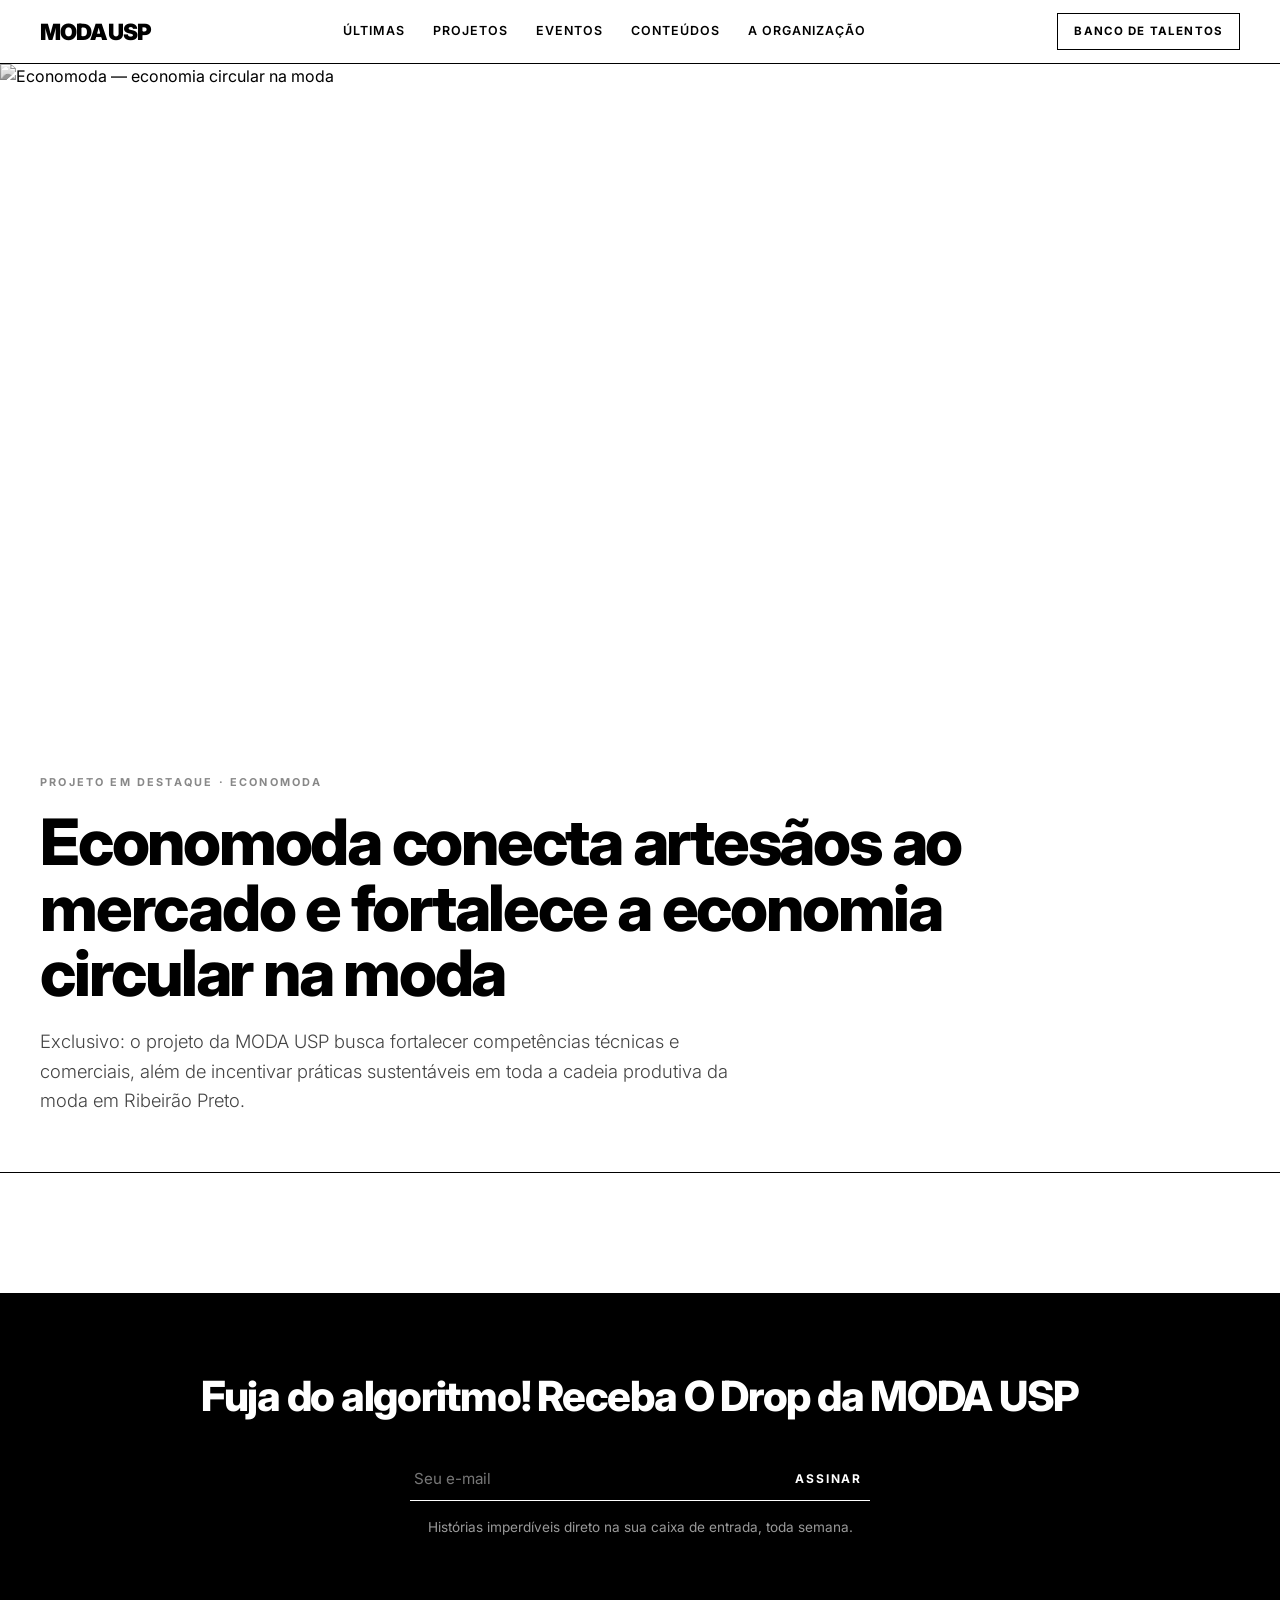
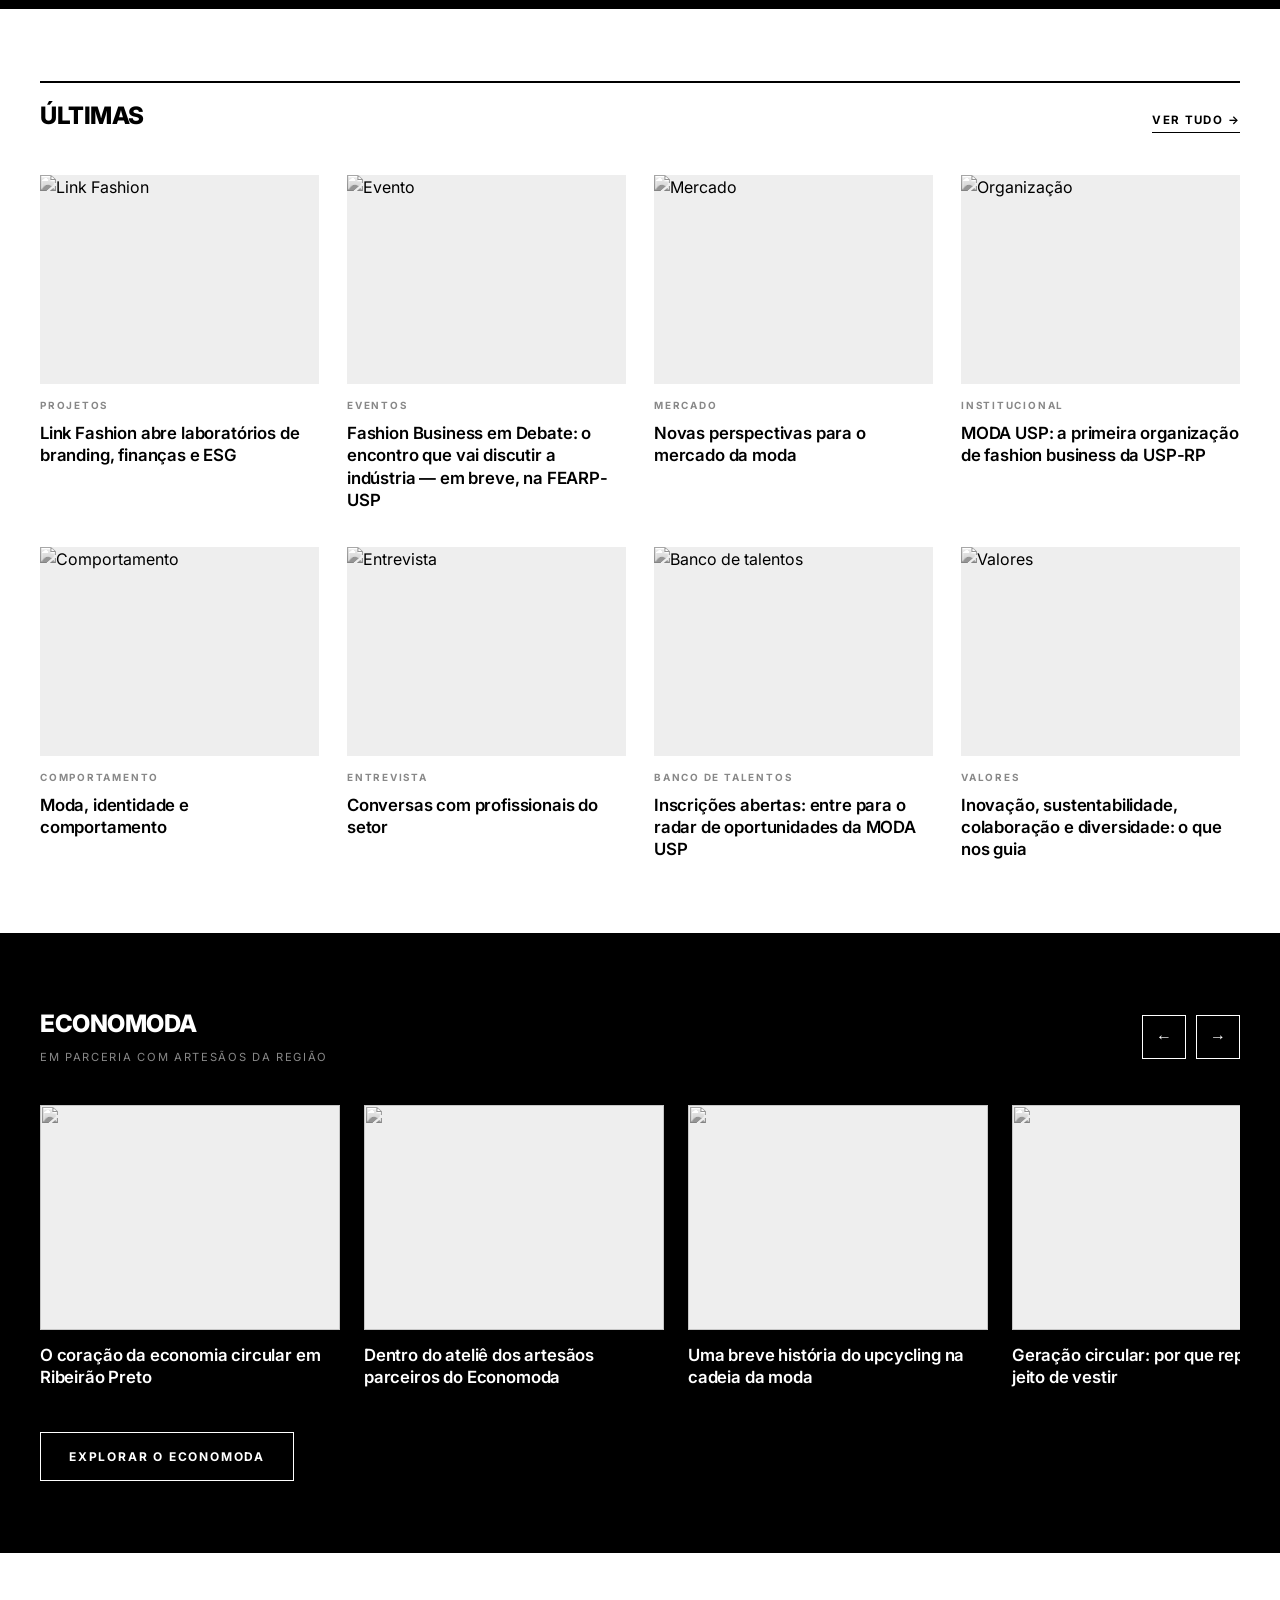
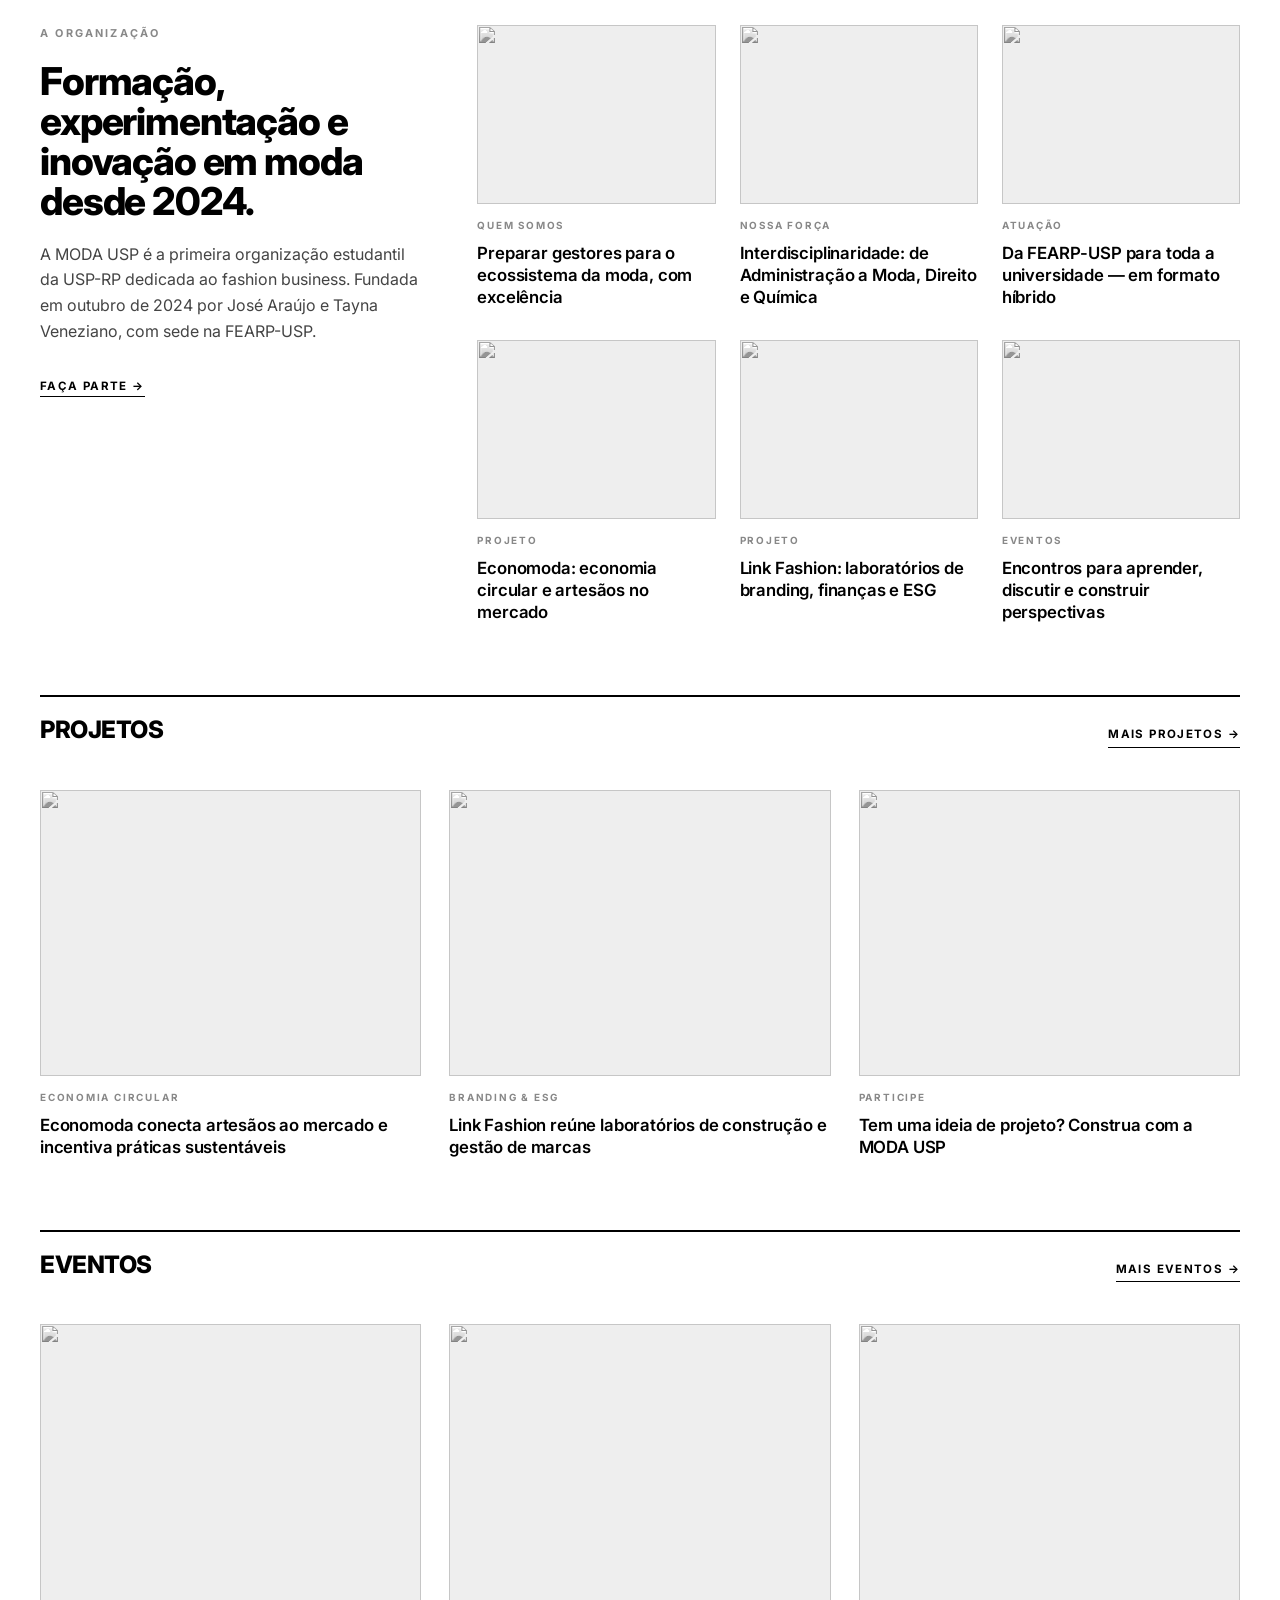
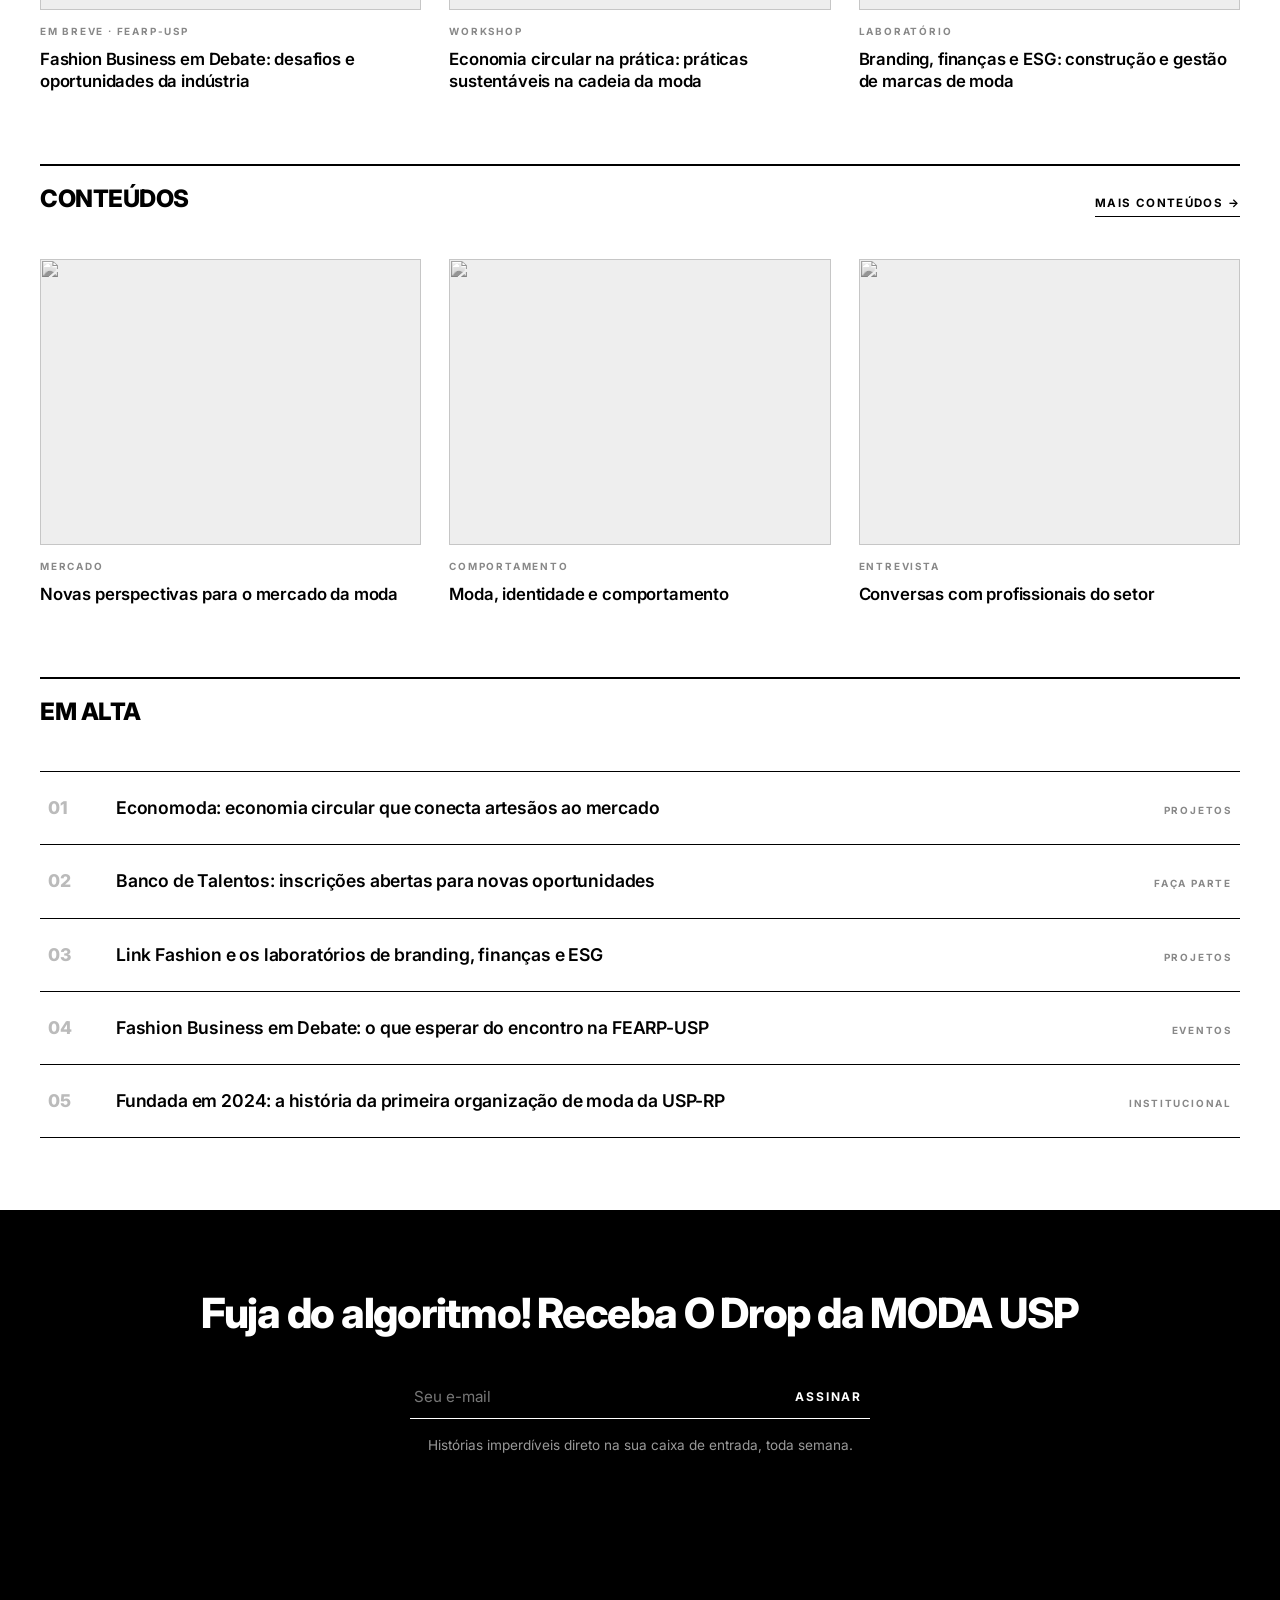
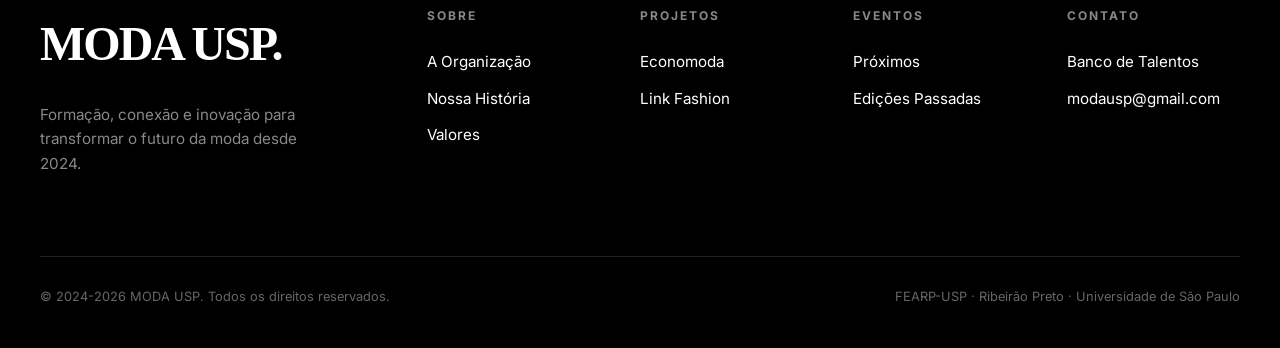
==== commit 1ae4ed18: "Update print statement from 'Hello' to 'Goodbye'" ====
--- a/index.html
+++ b/index.html
@@ -3,32 +3,391 @@
 <head>
     <meta charset="UTF-8">
     <meta name="viewport" content="width=device-width, initial-scale=1.0">
-    <title>MODA USP | Fashion Business — USP Ribeirão Preto</title>
-    <meta name="description" content="Primeira organização estudantil da USP-RP dedicada ao fashion business. Projetos, eventos e conteúdos sobre moda, mercado e criatividade.">
-    <meta name="keywords" content="moda, USP, fashion business, Ribeirão Preto, organização estudantil, moda USP, FEARP">
-    <meta name="author" content="MODA USP">
-    <meta property="og:title" content="MODA USP | Fashion Business">
-    <meta property="og:description" content="A primeira organização estudantil da USP-RP dedicada ao fashion business.">
-    <meta property="og:type" content="website">
+    <title>MODA USP | Fashion Business, Projetos, Eventos, Conteúdos</title>
+    <meta name="description" content="A primeira organização estudantil da USP-RP dedicada ao fashion business. Projetos, eventos, conteúdos e banco de talentos.">
     <link rel="icon" type="image/png" href="favicon.png">
     <link rel="preconnect" href="https://fonts.googleapis.com">
     <link rel="preconnect" href="https://fonts.gstatic.com" crossorigin>
-    <link href="https://fonts.googleapis.com/css2?family=Inter:wght@300;400;500;600&family=Playfair+Display:ital,wght@0,400;0,700;0,900;1,400&display=swap" rel="stylesheet">
+    <link href="https://fonts.googleapis.com/css2?family=Inter:wght@300;400;500;600;700;800;900&display=swap" rel="stylesheet">
     <link rel="stylesheet" href="style.css">
+    <style>
+        /* ============================================
+           ESTILO MAGAZINE (pegada Dazed Digital)
+           ============================================ */
+        :root {
+            --dz-sans: 'Inter', -apple-system, Helvetica, sans-serif;
+        }
+
+        /* HEADER estilo Dazed: logo + nav + destaque boxed */
+        .dz-header {
+            position: fixed;
+            top: 0; left: 0; width: 100%;
+            z-index: 1000;
+            background: #fff;
+            border-bottom: 1px solid #000;
+            display: flex;
+            align-items: center;
+            justify-content: space-between;
+            padding: 0 40px;
+            height: 64px;
+        }
+        .dz-logo {
+            font-family: var(--dz-sans);
+            font-weight: 900;
+            font-size: 1.4rem;
+            letter-spacing: -0.05em;
+            text-transform: uppercase;
+        }
+        .dz-nav {
+            display: flex;
+            gap: 28px;
+            list-style: none;
+        }
+        .dz-nav a {
+            font-size: 0.78rem;
+            font-weight: 600;
+            text-transform: uppercase;
+            letter-spacing: 0.08em;
+        }
+        .dz-nav a:hover { text-decoration: underline; opacity: 1; }
+        .dz-club {
+            border: 1px solid #000;
+            padding: 8px 16px;
+            font-size: 0.72rem;
+            font-weight: 700;
+            text-transform: uppercase;
+            letter-spacing: 0.1em;
+            transition: all 0.25s ease;
+        }
+        .dz-club:hover { background: #000; color: #fff; opacity: 1; }
+
+        /* HERO: matéria de capa */
+        .dz-hero { padding-top: 64px; }
+        .dz-hero-img {
+            width: 100%;
+            height: 74vh;
+            min-height: 460px;
+            overflow: hidden;
+        }
+        .dz-hero-img img {
+            width: 100%; height: 100%;
+            object-fit: cover;
+            filter: grayscale(100%) contrast(1.1);
+        }
+        .dz-hero-head {
+            max-width: 1400px;
+            margin: 0 auto;
+            padding: 44px 40px 56px;
+            border-bottom: 1px solid #000;
+        }
+        .dz-kicker {
+            font-size: 0.68rem;
+            font-weight: 700;
+            text-transform: uppercase;
+            letter-spacing: 0.2em;
+            color: #888;
+            margin-bottom: 18px;
+        }
+        .dz-title {
+            font-family: var(--dz-sans);
+            font-weight: 800;
+            letter-spacing: -0.035em;
+            line-height: 1.02;
+            font-size: clamp(2.2rem, 5vw, 4.3rem);
+            max-width: 980px;
+        }
+        .dz-title a:hover { text-decoration: underline; opacity: 1; }
+        .dz-standfirst {
+            margin-top: 22px;
+            max-width: 720px;
+            font-size: 1.15rem;
+            font-weight: 300;
+            line-height: 1.6;
+            color: #444;
+        }
+
+        /* NEWSLETTER (The Drop) */
+        .dz-drop {
+            background: #000;
+            color: #fff;
+            text-align: center;
+            padding: 70px 24px;
+        }
+        .dz-drop h2 {
+            font-weight: 800;
+            letter-spacing: -0.03em;
+            font-size: clamp(1.6rem, 3.4vw, 2.6rem);
+            margin-bottom: 28px;
+        }
+        .dz-drop-form {
+            display: flex;
+            justify-content: center;
+            gap: 0;
+            max-width: 460px;
+            margin: 0 auto;
+            border-bottom: 1px solid #fff;
+        }
+        .dz-drop-form input {
+            flex: 1;
+            background: transparent;
+            border: none;
+            outline: none;
+            color: #fff;
+            font-family: var(--dz-sans);
+            font-size: 0.95rem;
+            padding: 12px 4px;
+        }
+        .dz-drop-form input::placeholder { color: #777; }
+        .dz-drop-form button {
+            background: transparent;
+            border: none;
+            color: #fff;
+            font-family: var(--dz-sans);
+            font-size: 0.75rem;
+            font-weight: 700;
+            letter-spacing: 0.15em;
+            text-transform: uppercase;
+            cursor: pointer;
+            padding: 0 8px;
+        }
+        .dz-drop-form button:hover { text-decoration: underline; }
+        .dz-drop p {
+            margin-top: 16px;
+            font-size: 0.85rem;
+            color: #999;
+        }
+        .dz-drop-ok { display: none; font-size: 1rem; font-weight: 600; }
+
+        /* SEÇÕES */
+        .dz-section {
+            max-width: 1400px;
+            margin: 0 auto;
+            padding: 72px 40px;
+        }
+        .dz-section-head {
+            display: flex;
+            justify-content: space-between;
+            align-items: baseline;
+            border-top: 2px solid #000;
+            padding-top: 14px;
+            margin-bottom: 40px;
+        }
+        .dz-section-head h2 {
+            font-weight: 800;
+            font-size: 1.5rem;
+            letter-spacing: -0.02em;
+            text-transform: uppercase;
+        }
+        .dz-more {
+            font-size: 0.72rem;
+            font-weight: 700;
+            text-transform: uppercase;
+            letter-spacing: 0.12em;
+            border-bottom: 1px solid #000;
+            padding-bottom: 3px;
+        }
+        .dz-more:hover { background: #000; color: #fff; opacity: 1; }
+
+        /* GRADE DE CARDS (Latest / categorias) */
+        .dz-grid {
+            display: grid;
+            grid-template-columns: repeat(4, 1fr);
+            gap: 36px 28px;
+        }
+        .dz-grid.cols-3 { grid-template-columns: repeat(3, 1fr); }
+        .dz-card { display: block; }
+        .dz-thumb {
+            aspect-ratio: 4 / 3;
+            overflow: hidden;
+            margin-bottom: 14px;
+            background: #eee;
+        }
+        .dz-thumb img {
+            width: 100%; height: 100%;
+            object-fit: cover;
+            filter: grayscale(100%) contrast(1.1);
+            transition: transform 0.7s cubic-bezier(0.16, 1, 0.3, 1);
+        }
+        .dz-card:hover .dz-thumb img { transform: scale(1.05); }
+        .dz-cat {
+            font-size: 0.62rem;
+            font-weight: 700;
+            text-transform: uppercase;
+            letter-spacing: 0.18em;
+            color: #888;
+            margin-bottom: 8px;
+        }
+        .dz-card h3 {
+            font-size: 1.05rem;
+            font-weight: 600;
+            line-height: 1.32;
+            letter-spacing: -0.01em;
+        }
+        .dz-card:hover h3 { text-decoration: underline; }
+
+        /* CARROSSEL (Dazed League style) */
+        .dz-strip {
+            background: #000;
+            color: #fff;
+            padding: 72px 0;
+        }
+        .dz-strip-inner {
+            max-width: 1400px;
+            margin: 0 auto;
+            padding: 0 40px;
+        }
+        .dz-strip-head {
+            display: flex;
+            justify-content: space-between;
+            align-items: center;
+            margin-bottom: 36px;
+            gap: 20px;
+            flex-wrap: wrap;
+        }
+        .dz-strip-head h2 {
+            font-weight: 800;
+            font-size: 1.5rem;
+            letter-spacing: -0.02em;
+            text-transform: uppercase;
+        }
+        .dz-strip-head span {
+            font-size: 0.7rem;
+            letter-spacing: 0.15em;
+            text-transform: uppercase;
+            color: #888;
+        }
+        .dz-arrows { display: flex; gap: 10px; }
+        .dz-arrows button {
+            width: 44px; height: 44px;
+            background: transparent;
+            border: 1px solid #fff;
+            color: #fff;
+            font-size: 1rem;
+            cursor: pointer;
+            transition: all 0.25s ease;
+        }
+        .dz-arrows button:hover { background: #fff; color: #000; }
+        .dz-track {
+            display: flex;
+            gap: 24px;
+            overflow-x: auto;
+            scroll-snap-type: x mandatory;
+            scrollbar-width: none;
+            padding-bottom: 8px;
+        }
+        .dz-track::-webkit-scrollbar { display: none; }
+        .dz-track .dz-card { min-width: 300px; scroll-snap-align: start; }
+        .dz-track .dz-card h3 { color: #fff; }
+        .dz-strip-cta {
+            display: inline-block;
+            margin-top: 36px;
+            border: 1px solid #fff;
+            padding: 14px 28px;
+            font-size: 0.75rem;
+            font-weight: 700;
+            letter-spacing: 0.15em;
+            text-transform: uppercase;
+        }
+        .dz-strip-cta:hover { background: #fff; color: #000; opacity: 1; }
+
+        /* A ORGANIZAÇÃO (The Magazine style) */
+        .dz-mag {
+            display: grid;
+            grid-template-columns: 1fr 2fr;
+            gap: 56px;
+            align-items: start;
+        }
+        .dz-mag-side h2 {
+            font-weight: 800;
+            font-size: clamp(1.8rem, 3vw, 2.6rem);
+            letter-spacing: -0.03em;
+            line-height: 1.05;
+            margin-bottom: 20px;
+        }
+        .dz-mag-side p {
+            font-size: 1rem;
+            line-height: 1.6;
+            color: #444;
+            margin-bottom: 28px;
+        }
+        .dz-mag-grid {
+            display: grid;
+            grid-template-columns: repeat(3, 1fr);
+            gap: 32px 24px;
+        }
+
+        /* EM ALTA (Trending — lista numerada) */
+        .dz-trending ol { list-style: none; counter-reset: trend; }
+        .dz-trending li {
+            counter-increment: trend;
+            border-top: 1px solid #000;
+        }
+        .dz-trending li:last-child { border-bottom: 1px solid #000; }
+        .dz-trending a {
+            display: flex;
+            align-items: baseline;
+            gap: 28px;
+            padding: 22px 8px;
+            transition: background 0.2s ease;
+        }
+        .dz-trending a:hover { background: #f5f5f5; opacity: 1; }
+        .dz-trending a::before {
+            content: counter(trend, decimal-leading-zero);
+            font-weight: 800;
+            font-size: 1.1rem;
+            letter-spacing: -0.02em;
+            color: #bbb;
+            min-width: 40px;
+        }
+        .dz-trending .t-title {
+            font-weight: 600;
+            font-size: 1.1rem;
+            letter-spacing: -0.01em;
+            flex: 1;
+        }
+        .dz-trending a:hover .t-title { text-decoration: underline; }
+        .dz-trending .t-cat {
+            font-size: 0.62rem;
+            font-weight: 700;
+            text-transform: uppercase;
+            letter-spacing: 0.18em;
+            color: #888;
+        }
+
+        /* RESPONSIVO */
+        @media (max-width: 1024px) {
+            .dz-grid { grid-template-columns: repeat(2, 1fr); }
+            .dz-mag { grid-template-columns: 1fr; gap: 40px; }
+            .dz-mag-grid { grid-template-columns: repeat(2, 1fr); }
+            .dz-nav { display: none; }
+        }
+        @media (max-width: 640px) {
+            .dz-header { padding: 0 20px; }
+            .dz-grid, .dz-grid.cols-3, .dz-mag-grid { grid-template-columns: 1fr; }
+            .dz-section { padding: 56px 20px; }
+            .dz-hero-head { padding: 32px 20px 40px; }
+            .dz-hero-img { height: 52vh; min-height: 320px; }
+            .dz-strip-inner { padding: 0 20px; }
+            .dz-trending a { gap: 16px; }
+            .dz-trending .t-cat { display: none; }
+        }
+    </style>
 </head>
 <body>
 
-<header>
-    <a href="index.html" class="logo">MODA USP.</a>
+<!-- HEADER estilo Dazed -->
+<header class="dz-header">
+    <a href="index.html" class="dz-logo">Moda USP</a>
     <nav>
-        <ul>
-            <li><a href="sobre.html">Sobre</a></li>
+        <ul class="dz-nav">
+            <li><a href="#ultimas">Últimas</a></li>
             <li><a href="projetos.html">Projetos</a></li>
             <li><a href="eventos.html">Eventos</a></li>
             <li><a href="conteudos.html">Conteúdos</a></li>
-            <li><a href="contato.html">Contato</a></li>
+            <li><a href="sobre.html">A Organização</a></li>
         </ul>
     </nav>
+    <a href="contato.html" class="dz-club">Banco de Talentos</a>
     <button class="menu-toggle" aria-label="Menu">
         <span></span><span></span><span></span>
     </button>
@@ -36,194 +395,266 @@
 
 <div class="mobile-menu">
     <a href="index.html">Início</a>
-    <a href="sobre.html">Sobre</a>
+    <a href="sobre.html">A Organização</a>
     <a href="projetos.html">Projetos</a>
     <a href="eventos.html">Eventos</a>
     <a href="conteudos.html">Conteúdos</a>
-    <a href="contato.html">Contato</a>
+    <a href="contato.html">Banco de Talentos</a>
 </div>
 
-<!-- HERO -->
-<section class="hero">
-    <div class="hero-bg">
-        <img src="https://images.unsplash.com/photo-1529139574466-a303027c1d8b?auto=format&fit=crop&w=1920&q=80" alt="MODA USP" loading="eager">
-    </div>
-    <div class="hero-content">
-        <div class="section-label" style="color: #888;">MODA USP · FASHION BUSINESS · USP-RP</div>
-        <h1>MODA<br><em>&</em> USP.</h1>
-        <div class="hero-sub">
-            <p>A primeira organização estudantil da USP-RP dedicada ao fashion business. Formação, experimentação e inovação em moda desde outubro de 2024.</p>
-            <a href="sobre.html" class="btn-minimal" style="color: #fff;">Conheça a MODA USP <span>↓</span></a>
-        </div>
-    </div>
-</section>
-
-<!-- SOBRE -->
-<section class="sobre">
-    <div class="container">
-        <div class="sobre-grid">
-            <div class="sobre-text">
-                <div class="section-label">Sobre a MODA USP</div>
-                <h2>A primeira organização de fashion business da USP-RP.</h2>
-                <p>A MODA USP é a primeira organização estudantil da USP-RP dedicada ao fashion business, consolidando-se como espaço de formação, experimentação e inovação em moda.</p>
-                <p>Nossa missão é preparar gestores para o ecossistema da moda, sempre com excelência e referência no setor.</p>
-                <br>
-                <a href="sobre.html" class="btn-minimal">Saiba mais sobre a MODA USP →</a>
+<!-- CAPA (hero editorial) -->
+<section class="dz-hero">
+    <div class="dz-hero-img">
+        <img src="https://images.unsplash.com/photo-1558618666-fcd25c85cd64?auto=format&fit=crop&w=1920&q=80" alt="Economoda — economia circular na moda">
+    </div>
+    <div class="dz-hero-head">
+        <div class="dz-kicker">Projeto em destaque · Economoda</div>
+        <h1 class="dz-title"><a href="projetos.html#economoda">Economoda conecta artesãos ao mercado e fortalece a economia circular na moda</a></h1>
+        <p class="dz-standfirst">Exclusivo: o projeto da MODA USP busca fortalecer competências técnicas e comerciais, além de incentivar práticas sustentáveis em toda a cadeia produtiva da moda em Ribeirão Preto.</p>
+    </div>
+</section>
+
+<!-- NEWSLETTER (The Drop) -->
+<section class="dz-drop">
+    <h2>Fuja do algoritmo! Receba O Drop da MODA USP</h2>
+    <form class="dz-drop-form" id="drop-form">
+        <input type="email" placeholder="Seu e-mail" required>
+        <button type="submit">Assinar</button>
+    </form>
+    <p class="dz-drop-ok" id="drop-ok">Obrigado! Você está na lista. ✓</p>
+    <p>Histórias imperdíveis direto na sua caixa de entrada, toda semana.</p>
+</section>
+
+<!-- ÚLTIMAS -->
+<section class="dz-section" id="ultimas">
+    <div class="dz-section-head">
+        <h2>Últimas</h2>
+        <a href="conteudos.html" class="dz-more">Ver tudo →</a>
+    </div>
+    <div class="dz-grid">
+        <a href="projetos.html#link-fashion" class="dz-card">
+            <div class="dz-thumb"><img src="https://images.unsplash.com/photo-1552664730-d307ca884978?auto=format&fit=crop&w=800&q=80" alt="Link Fashion" loading="lazy"></div>
+            <div class="dz-cat">Projetos</div>
+            <h3>Link Fashion abre laboratórios de branding, finanças e ESG</h3>
+        </a>
+        <a href="eventos.html" class="dz-card">
+            <div class="dz-thumb"><img src="https://images.unsplash.com/photo-1540575467063-178a50c2df87?auto=format&fit=crop&w=800&q=80" alt="Evento" loading="lazy"></div>
+            <div class="dz-cat">Eventos</div>
+            <h3>Fashion Business em Debate: o encontro que vai discutir a indústria — em breve, na FEARP-USP</h3>
+        </a>
+        <a href="conteudos.html" class="dz-card">
+            <div class="dz-thumb"><img src="https://images.unsplash.com/photo-1490481651871-ab68de25d43d?auto=format&fit=crop&w=800&q=80" alt="Mercado" loading="lazy"></div>
+            <div class="dz-cat">Mercado</div>
+            <h3>Novas perspectivas para o mercado da moda</h3>
+        </a>
+        <a href="sobre.html" class="dz-card">
+            <div class="dz-thumb"><img src="https://images.unsplash.com/photo-1556761175-b413da4baf72?auto=format&fit=crop&w=800&q=80" alt="Organização" loading="lazy"></div>
+            <div class="dz-cat">Institucional</div>
+            <h3>MODA USP: a primeira organização de fashion business da USP-RP</h3>
+        </a>
+        <a href="conteudos.html" class="dz-card">
+            <div class="dz-thumb"><img src="https://images.unsplash.com/photo-1503342217505-b0a15ec3261c?auto=format&fit=crop&w=800&q=80" alt="Comportamento" loading="lazy"></div>
+            <div class="dz-cat">Comportamento</div>
+            <h3>Moda, identidade e comportamento</h3>
+        </a>
+        <a href="conteudos.html" class="dz-card">
+            <div class="dz-thumb"><img src="https://images.unsplash.com/photo-1556740749-887f6717d7e4?auto=format&fit=crop&w=800&q=80" alt="Entrevista" loading="lazy"></div>
+            <div class="dz-cat">Entrevista</div>
+            <h3>Conversas com profissionais do setor</h3>
+        </a>
+        <a href="contato.html" class="dz-card">
+            <div class="dz-thumb"><img src="https://images.unsplash.com/photo-1522202176988-66273c2fd55f?auto=format&fit=crop&w=800&q=80" alt="Banco de talentos" loading="lazy"></div>
+            <div class="dz-cat">Banco de Talentos</div>
+            <h3>Inscrições abertas: entre para o radar de oportunidades da MODA USP</h3>
+        </a>
+        <a href="sobre.html" class="dz-card">
+            <div class="dz-thumb"><img src="https://images.unsplash.com/photo-1529139574466-a303027c1d8b?auto=format&fit=crop&w=800&q=80" alt="Valores" loading="lazy"></div>
+            <div class="dz-cat">Valores</div>
+            <h3>Inovação, sustentabilidade, colaboração e diversidade: o que nos guia</h3>
+        </a>
+    </div>
+</section>
+
+<!-- CARROSSEL ECONOMODA (Dazed League style) -->
+<section class="dz-strip">
+    <div class="dz-strip-inner">
+        <div class="dz-strip-head">
+            <div>
+                <h2>Economoda</h2>
+                <span>Em parceria com artesãos da região</span>
             </div>
-            <div class="sobre-img">
-                <img src="https://images.unsplash.com/photo-1556761175-b413da4baf72?auto=format&fit=crop&w=1000&q=80" alt="Sobre" loading="lazy">
+            <div class="dz-arrows">
+                <button id="strip-prev" aria-label="Anterior">←</button>
+                <button id="strip-next" aria-label="Próximo">→</button>
             </div>
         </div>
-    </div>
-</section>
-
-<!-- ÁREAS -->
-<section class="areas">
-    <div class="container">
-        <div class="section-label">Nossa Força</div>
-        <p class="areas-intro">Reunimos estudantes de Administração, Moda, Direito, Contabilidade, Química, Publicidade e Propaganda, entre outros cursos. Embora vinculada à FEARP-USP, nossas atividades se estendem a toda a universidade e outras instituições.</p>
-        
-        <div class="areas-grid">
-            <div class="area-card">
-                <div class="area-num">01</div>
-                <div class="area-title">Interdisciplinaridade</div>
-                <div class="area-desc">Estudantes de diferentes cursos construindo juntos o futuro da moda.</div>
-            </div>
-            <div class="area-card">
-                <div class="area-num">02</div>
-                <div class="area-title">Atuação Ampla</div>
-                <div class="area-desc">Da FEARP-USP para toda a universidade e instituições da região.</div>
-            </div>
-            <div class="area-card">
-                <div class="area-num">03</div>
-                <div class="area-title">Formato Híbrido</div>
-                <div class="area-desc">Atividades presenciais e online para alcançar mais pessoas.</div>
-            </div>
-            <div class="area-card">
-                <div class="area-num">04</div>
-                <div class="area-title">Inovação</div>
-                <div class="area-desc">Novas formas de pensar, criar e gerir no universo da moda.</div>
-            </div>
-            <div class="area-card">
-                <div class="area-num">05</div>
-                <div class="area-title">Sustentabilidade</div>
-                <div class="area-desc">Práticas responsáveis na cadeia produtiva da moda.</div>
-            </div>
+        <div class="dz-track" id="strip-track">
+            <a href="projetos.html#economoda" class="dz-card">
+                <div class="dz-thumb"><img src="https://images.unsplash.com/photo-1558618666-fcd25c85cd64?auto=format&fit=crop&w=600&q=80" alt="" loading="lazy"></div>
+                <h3>O coração da economia circular em Ribeirão Preto</h3>
+            </a>
+            <a href="projetos.html#economoda" class="dz-card">
+                <div class="dz-thumb"><img src="https://images.unsplash.com/photo-1529139574466-a303027c1d8b?auto=format&fit=crop&w=600&q=80" alt="" loading="lazy"></div>
+                <h3>Dentro do ateliê dos artesãos parceiros do Economoda</h3>
+            </a>
+            <a href="projetos.html#economoda" class="dz-card">
+                <div class="dz-thumb"><img src="https://images.unsplash.com/photo-1490481651871-ab68de25d43d?auto=format&fit=crop&w=600&q=80" alt="" loading="lazy"></div>
+                <h3>Uma breve história do upcycling na cadeia da moda</h3>
+            </a>
+            <a href="projetos.html#economoda" class="dz-card">
+                <div class="dz-thumb"><img src="https://images.unsplash.com/photo-1503342217505-b0a15ec3261c?auto=format&fit=crop&w=600&q=80" alt="" loading="lazy"></div>
+                <h3>Geração circular: por que repensar o jeito de vestir</h3>
+            </a>
+            <a href="projetos.html#economoda" class="dz-card">
+                <div class="dz-thumb"><img src="https://images.unsplash.com/photo-1556740749-887f6717d7e4?auto=format&fit=crop&w=600&q=80" alt="" loading="lazy"></div>
+                <h3>Competências técnicas e comerciais: o que o projeto fortalece</h3>
+            </a>
         </div>
+        <a href="projetos.html#economoda" class="dz-strip-cta">Explorar o Economoda</a>
+    </div>
+</section>
+
+<!-- A ORGANIZAÇÃO (The Magazine style) -->
+<section class="dz-section">
+    <div class="dz-mag">
+        <div class="dz-mag-side">
+            <div class="dz-kicker">A Organização</div>
+            <h2>Formação, experimentação e inovação em moda desde 2024.</h2>
+            <p>A MODA USP é a primeira organização estudantil da USP-RP dedicada ao fashion business. Fundada em outubro de 2024 por José Araújo e Tayna Veneziano, com sede na FEARP-USP.</p>
+            <a href="contato.html" class="dz-more">Faça parte →</a>
+        </div>
+        <div class="dz-mag-grid">
+            <a href="sobre.html" class="dz-card">
+                <div class="dz-thumb"><img src="https://images.unsplash.com/photo-1556761175-b413da4baf72?auto=format&fit=crop&w=600&q=80" alt="" loading="lazy"></div>
+                <div class="dz-cat">Quem somos</div>
+                <h3>Preparar gestores para o ecossistema da moda, com excelência</h3>
+            </a>
+            <a href="sobre.html" class="dz-card">
+                <div class="dz-thumb"><img src="https://images.unsplash.com/photo-1522202176988-66273c2fd55f?auto=format&fit=crop&w=600&q=80" alt="" loading="lazy"></div>
+                <div class="dz-cat">Nossa força</div>
+                <h3>Interdisciplinaridade: de Administração a Moda, Direito e Química</h3>
+            </a>
+            <a href="sobre.html" class="dz-card">
+                <div class="dz-thumb"><img src="https://images.unsplash.com/photo-1525507119028-ed4c629a60a3?auto=format&fit=crop&w=600&q=80" alt="" loading="lazy"></div>
+                <div class="dz-cat">Atuação</div>
+                <h3>Da FEARP-USP para toda a universidade — em formato híbrido</h3>
+            </a>
+            <a href="projetos.html#economoda" class="dz-card">
+                <div class="dz-thumb"><img src="https://images.unsplash.com/photo-1558618666-fcd25c85cd64?auto=format&fit=crop&w=600&q=80" alt="" loading="lazy"></div>
+                <div class="dz-cat">Projeto</div>
+                <h3>Economoda: economia circular e artesãos no mercado</h3>
+            </a>
+            <a href="projetos.html#link-fashion" class="dz-card">
+                <div class="dz-thumb"><img src="https://images.unsplash.com/photo-1552664730-d307ca884978?auto=format&fit=crop&w=600&q=80" alt="" loading="lazy"></div>
+                <div class="dz-cat">Projeto</div>
+                <h3>Link Fashion: laboratórios de branding, finanças e ESG</h3>
+            </a>
+            <a href="eventos.html" class="dz-card">
+                <div class="dz-thumb"><img src="https://images.unsplash.com/photo-1540575467063-178a50c2df87?auto=format&fit=crop&w=600&q=80" alt="" loading="lazy"></div>
+                <div class="dz-cat">Eventos</div>
+                <h3>Encontros para aprender, discutir e construir perspectivas</h3>
+            </a>
+        </div>
     </div>
 </section>
 
 <!-- PROJETOS -->
-<section class="projetos">
-    <div class="container">
-        <div class="section-label">Projetos em Destaque</div>
-        <div style="display: flex; justify-content: space-between; align-items: flex-end; flex-wrap: wrap; gap: 20px; margin-bottom: 20px;">
-            <h2 class="section-title">Ideias que ganham forma por meio da colaboração.</h2>
-            <a href="projetos.html" class="btn-minimal" style="color: #fff;">Ver todos os projetos →</a>
-        </div>
-
-        <div class="proj-grid">
-            <a href="projetos.html#economoda" class="proj-card" style="color: inherit;">
-                <div class="proj-img">
-                    <img src="https://images.unsplash.com/photo-1558618666-fcd25c85cd64?auto=format&fit=crop&w=1000&q=80" alt="Economoda" loading="lazy">
-                </div>
-                <div class="proj-tag">SUSTENTABILIDADE</div>
-                <h3 class="proj-title">Economoda</h3>
-                <p class="proj-desc">Projeto voltado à economia circular, conectando artesãos ao mercado e incentivando práticas sustentáveis na cadeia produtiva.</p>
-                <span class="btn-minimal" style="color: #fff;">Ver projeto ↗</span>
-            </a>
-            <a href="projetos.html#link-fashion" class="proj-card" style="color: inherit;">
-                <div class="proj-img">
-                    <img src="https://images.unsplash.com/photo-1552664730-d307ca884978?auto=format&fit=crop&w=1000&q=80" alt="Link Fashion" loading="lazy">
-                </div>
-                <div class="proj-tag">BRANDING & GESTÃO</div>
-                <h3 class="proj-title">Link Fashion</h3>
-                <p class="proj-desc">Laboratórios de branding, construção e gestão de marcas, finanças e ESG para o mercado da moda.</p>
-                <span class="btn-minimal" style="color: #fff;">Ver projeto ↗</span>
-            </a>
-        </div>
+<section class="dz-section" style="padding-top: 0;">
+    <div class="dz-section-head">
+        <h2><a href="projetos.html">Projetos</a></h2>
+        <a href="projetos.html" class="dz-more">Mais projetos →</a>
+    </div>
+    <div class="dz-grid cols-3">
+        <a href="projetos.html#economoda" class="dz-card">
+            <div class="dz-thumb"><img src="https://images.unsplash.com/photo-1558618666-fcd25c85cd64?auto=format&fit=crop&w=800&q=80" alt="" loading="lazy"></div>
+            <div class="dz-cat">Economia circular</div>
+            <h3>Economoda conecta artesãos ao mercado e incentiva práticas sustentáveis</h3>
+        </a>
+        <a href="projetos.html#link-fashion" class="dz-card">
+            <div class="dz-thumb"><img src="https://images.unsplash.com/photo-1552664730-d307ca884978?auto=format&fit=crop&w=800&q=80" alt="" loading="lazy"></div>
+            <div class="dz-cat">Branding & ESG</div>
+            <h3>Link Fashion reúne laboratórios de construção e gestão de marcas</h3>
+        </a>
+        <a href="contato.html" class="dz-card">
+            <div class="dz-thumb"><img src="https://images.unsplash.com/photo-1522071820081-009f0129c71c?auto=format&fit=crop&w=800&q=80" alt="" loading="lazy"></div>
+            <div class="dz-cat">Participe</div>
+            <h3>Tem uma ideia de projeto? Construa com a MODA USP</h3>
+        </a>
     </div>
 </section>
 
 <!-- EVENTOS -->
-<section class="evento-destaque">
-    <div class="container">
-        <div class="section-label">Próximos Eventos</div>
-        <div class="evento-grid">
-            <div class="evento-img">
-                <img src="https://images.unsplash.com/photo-1540575467063-178a50c2df87?auto=format&fit=crop&w=1000&q=80" alt="Evento" loading="lazy">
-            </div>
-            <div class="evento-info">
-                <h3>Fashion Business em Debate</h3>
-                <p style="font-size: 1.1rem; line-height: 1.6; color: #444; margin-bottom: 40px;">Um encontro para discutir desafios, oportunidades e transformações na indústria da moda. Encontros para aprender, discutir e construir novas perspectivas.</p>
-                
-                <div class="evento-meta">
-                    <div class="meta-item">
-                        <span>Data</span>
-                        <strong>Em breve</strong>
-                    </div>
-                    <div class="meta-item">
-                        <span>Horário</span>
-                        <strong>A confirmar</strong>
-                    </div>
-                    <div class="meta-item">
-                        <span>Local</span>
-                        <strong>USP-RP</strong>
-                    </div>
-                </div>
-                
-                <a href="eventos.html" class="btn-minimal">Ver detalhes →</a>
-            </div>
-        </div>
+<section class="dz-section" style="padding-top: 0;">
+    <div class="dz-section-head">
+        <h2><a href="eventos.html">Eventos</a></h2>
+        <a href="eventos.html" class="dz-more">Mais eventos →</a>
+    </div>
+    <div class="dz-grid cols-3">
+        <a href="eventos.html" class="dz-card">
+            <div class="dz-thumb"><img src="https://images.unsplash.com/photo-1540575467063-178a50c2df87?auto=format&fit=crop&w=800&q=80" alt="" loading="lazy"></div>
+            <div class="dz-cat">Em breve · FEARP-USP</div>
+            <h3>Fashion Business em Debate: desafios e oportunidades da indústria</h3>
+        </a>
+        <a href="eventos.html" class="dz-card">
+            <div class="dz-thumb"><img src="https://images.unsplash.com/photo-1558618666-fcd25c85cd64?auto=format&fit=crop&w=800&q=80" alt="" loading="lazy"></div>
+            <div class="dz-cat">Workshop</div>
+            <h3>Economia circular na prática: práticas sustentáveis na cadeia da moda</h3>
+        </a>
+        <a href="eventos.html" class="dz-card">
+            <div class="dz-thumb"><img src="https://images.unsplash.com/photo-1552664730-d307ca884978?auto=format&fit=crop&w=800&q=80" alt="" loading="lazy"></div>
+            <div class="dz-cat">Laboratório</div>
+            <h3>Branding, finanças e ESG: construção e gestão de marcas de moda</h3>
+        </a>
     </div>
 </section>
 
 <!-- CONTEÚDOS -->
-<section class="conteudos">
-    <div class="container">
-        <div style="display: flex; justify-content: space-between; align-items: flex-end; flex-wrap: wrap; gap: 20px; margin-bottom: 20px;">
-            <div>
-                <div class="section-label">Conteúdos</div>
-                <h2 class="section-title">Ideias, análises e histórias sobre o universo da moda.</h2>
-            </div>
-            <a href="conteudos.html" class="btn-minimal" style="color: #fff;">Ver todos os conteúdos →</a>
-        </div>
-
-        <div class="cont-grid">
-            <a href="conteudos.html" class="cont-card" style="color: inherit;">
-                <div class="cont-img">
-                    <img src="https://images.unsplash.com/photo-1490481651871-ab68de25d43d?auto=format&fit=crop&w=900&q=80" alt="Mercado" loading="lazy">
-                </div>
-                <div class="cont-tag">MERCADO</div>
-                <h3 class="cont-title">Novas perspectivas para o mercado da moda</h3>
-                <p class="cont-desc">Reflexões sobre estratégia, consumo e transformação na indústria.</p>
-            </a>
-            <a href="conteudos.html" class="cont-card" style="color: inherit;">
-                <div class="cont-img">
-                    <img src="https://images.unsplash.com/photo-1503342217505-b0a15ec3261c?auto=format&fit=crop&w=900&q=80" alt="Comportamento" loading="lazy">
-                </div>
-                <div class="cont-tag">COMPORTAMENTO</div>
-                <h3 class="cont-title">Moda, identidade e comportamento</h3>
-                <p class="cont-desc">Discussões sobre cultura, escolhas e relações com o vestir.</p>
-            </a>
-            <a href="conteudos.html" class="cont-card" style="color: inherit;">
-                <div class="cont-img">
-                    <img src="https://images.unsplash.com/photo-1556740749-887f6717d7e4?auto=format&fit=crop&w=900&q=80" alt="Entrevista" loading="lazy">
-                </div>
-                <div class="cont-tag">ENTREVISTA</div>
-                <h3 class="cont-title">Conversas com profissionais do setor</h3>
-                <p class="cont-desc">Experiências e aprendizados de quem atua no universo da moda.</p>
-            </a>
-        </div>
-    </div>
-</section>
-
-<!-- CTA -->
-<section class="cta">
-    <div class="section-label" style="justify-content: center;">Faça Parte</div>
-    <h2>Construa novas possibilidades para a moda com a MODA USP.</h2>
-    <p>Participe de projetos, eventos e experiências que conectam conhecimento, criatividade e mercado.</p>
-    <a href="contato.html" class="btn-minimal" style="font-size: 1rem; border-width: 2px;">Entre em contato →</a>
+<section class="dz-section" style="padding-top: 0;">
+    <div class="dz-section-head">
+        <h2><a href="conteudos.html">Conteúdos</a></h2>
+        <a href="conteudos.html" class="dz-more">Mais conteúdos →</a>
+    </div>
+    <div class="dz-grid cols-3">
+        <a href="conteudos.html" class="dz-card">
+            <div class="dz-thumb"><img src="https://images.unsplash.com/photo-1490481651871-ab68de25d43d?auto=format&fit=crop&w=800&q=80" alt="" loading="lazy"></div>
+            <div class="dz-cat">Mercado</div>
+            <h3>Novas perspectivas para o mercado da moda</h3>
+        </a>
+        <a href="conteudos.html" class="dz-card">
+            <div class="dz-thumb"><img src="https://images.unsplash.com/photo-1503342217505-b0a15ec3261c?auto=format&fit=crop&w=800&q=80" alt="" loading="lazy"></div>
+            <div class="dz-cat">Comportamento</div>
+            <h3>Moda, identidade e comportamento</h3>
+        </a>
+        <a href="conteudos.html" class="dz-card">
+            <div class="dz-thumb"><img src="https://images.unsplash.com/photo-1556740749-887f6717d7e4?auto=format&fit=crop&w=800&q=80" alt="" loading="lazy"></div>
+            <div class="dz-cat">Entrevista</div>
+            <h3>Conversas com profissionais do setor</h3>
+        </a>
+    </div>
+</section>
+
+<!-- EM ALTA (Trending) -->
+<section class="dz-section dz-trending" style="padding-top: 0;">
+    <div class="dz-section-head">
+        <h2>Em Alta</h2>
+    </div>
+    <ol>
+        <li><a href="projetos.html#economoda"><span class="t-title">Economoda: economia circular que conecta artesãos ao mercado</span><span class="t-cat">Projetos</span></a></li>
+        <li><a href="contato.html"><span class="t-title">Banco de Talentos: inscrições abertas para novas oportunidades</span><span class="t-cat">Faça parte</span></a></li>
+        <li><a href="projetos.html#link-fashion"><span class="t-title">Link Fashion e os laboratórios de branding, finanças e ESG</span><span class="t-cat">Projetos</span></a></li>
+        <li><a href="eventos.html"><span class="t-title">Fashion Business em Debate: o que esperar do encontro na FEARP-USP</span><span class="t-cat">Eventos</span></a></li>
+        <li><a href="sobre.html"><span class="t-title">Fundada em 2024: a história da primeira organização de moda da USP-RP</span><span class="t-cat">Institucional</span></a></li>
+    </ol>
+</section>
+
+<!-- NEWSLETTER (repete, como na Dazed) -->
+<section class="dz-drop">
+    <h2>Fuja do algoritmo! Receba O Drop da MODA USP</h2>
+    <form class="dz-drop-form" id="drop-form-2">
+        <input type="email" placeholder="Seu e-mail" required>
+        <button type="submit">Assinar</button>
+    </form>
+    <p>Histórias imperdíveis direto na sua caixa de entrada, toda semana.</p>
 </section>
 
 <!-- FOOTER -->
@@ -259,7 +690,7 @@
             <div class="footer-col">
                 <h4><a href="contato.html">Contato</a></h4>
                 <ul>
-                    <li><a href="contato.html">Faça Parte</a></li>
+                    <li><a href="contato.html">Banco de Talentos</a></li>
                     <li><a href="mailto:modausp@gmail.com">modausp@gmail.com</a></li>
                 </ul>
             </div>
@@ -272,5 +703,25 @@
 </footer>
 
 <script src="script.js"></script>
+<script>
+    // Carrossel (Prev/Next) — estilo Dazed League
+    const track = document.getElementById('strip-track');
+    document.getElementById('strip-prev').addEventListener('click', () => {
+        track.scrollBy({ left: -340, behavior: 'smooth' });
+    });
+    document.getElementById('strip-next').addEventListener('click', () => {
+        track.scrollBy({ left: 340, behavior: 'smooth' });
+    });
+
+    // Newsletter (feedback visual)
+    document.querySelectorAll('.dz-drop-form').forEach(form => {
+        form.addEventListener('submit', e => {
+            e.preventDefault();
+            form.style.display = 'none';
+            const ok = form.parentElement.querySelector('.dz-drop-ok');
+            if (ok) ok.style.display = 'block';
+        });
+    });
+</script>
 </body>
 </html>
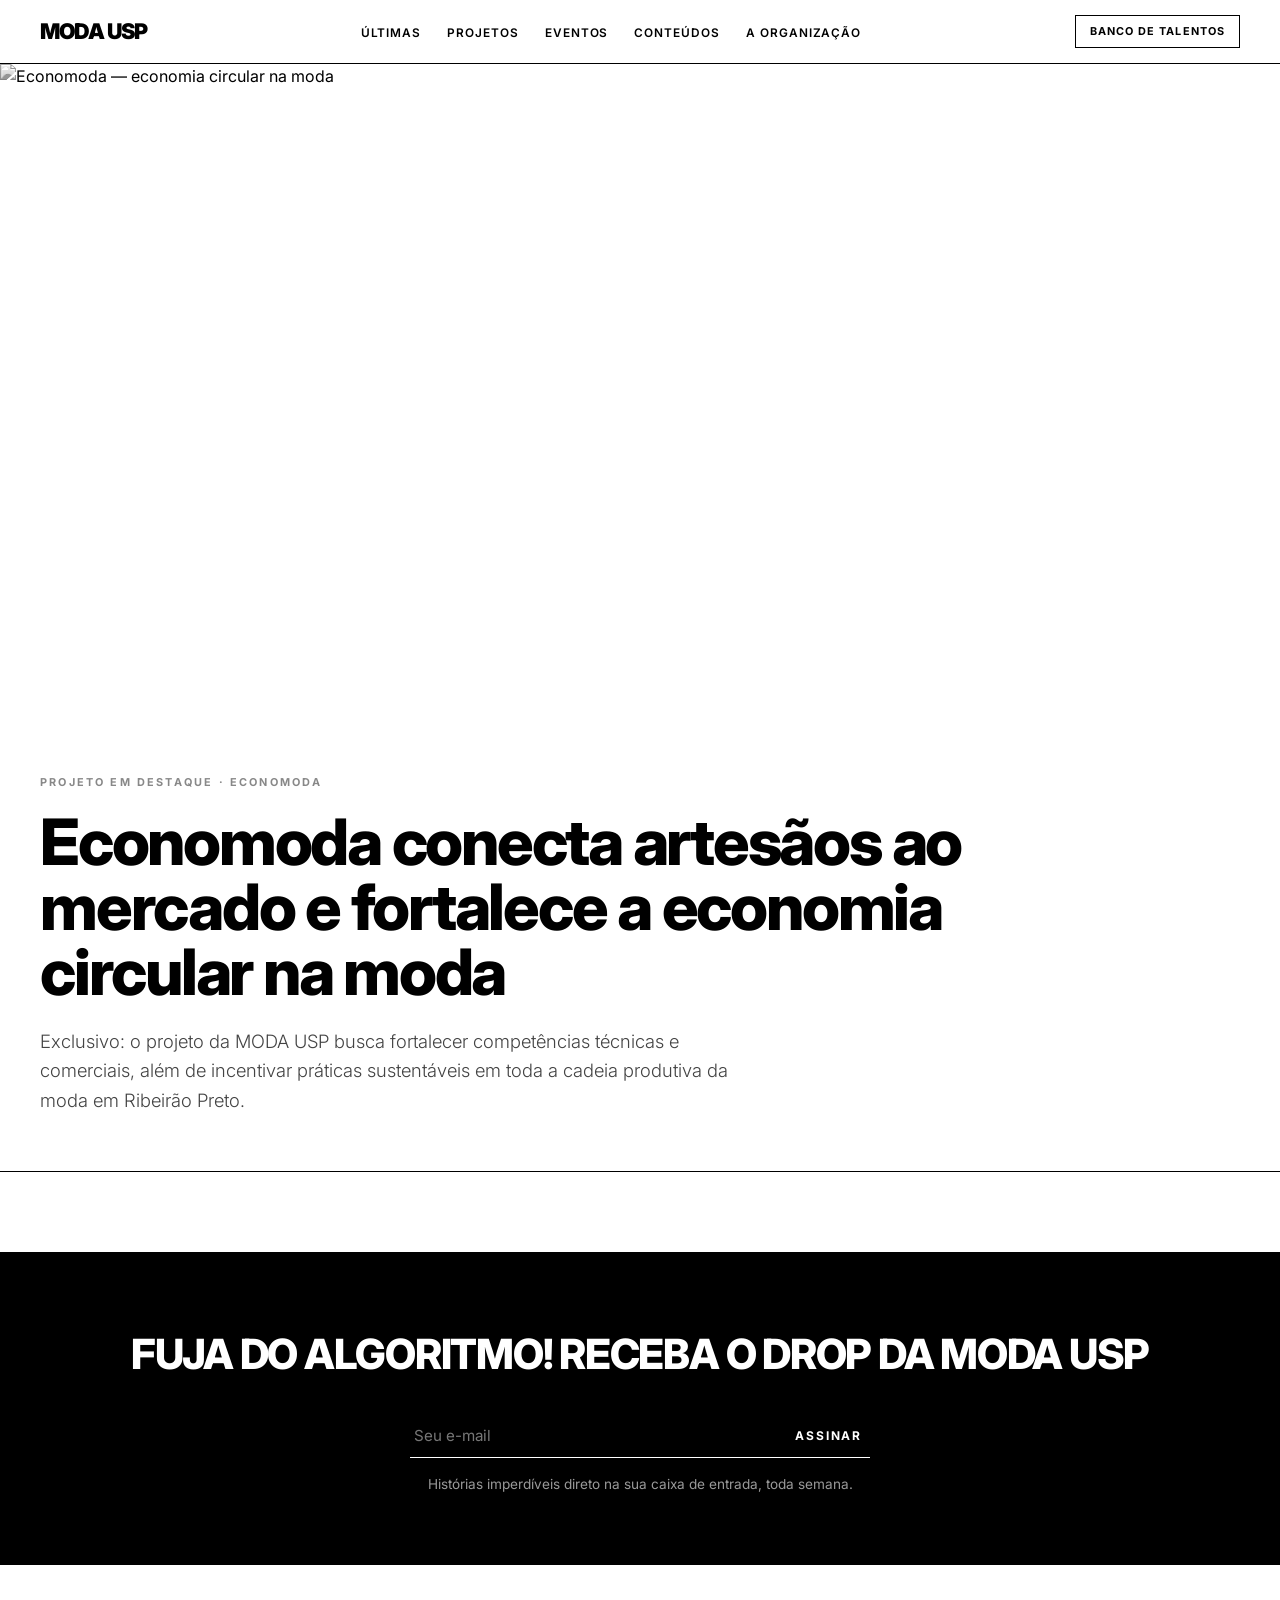
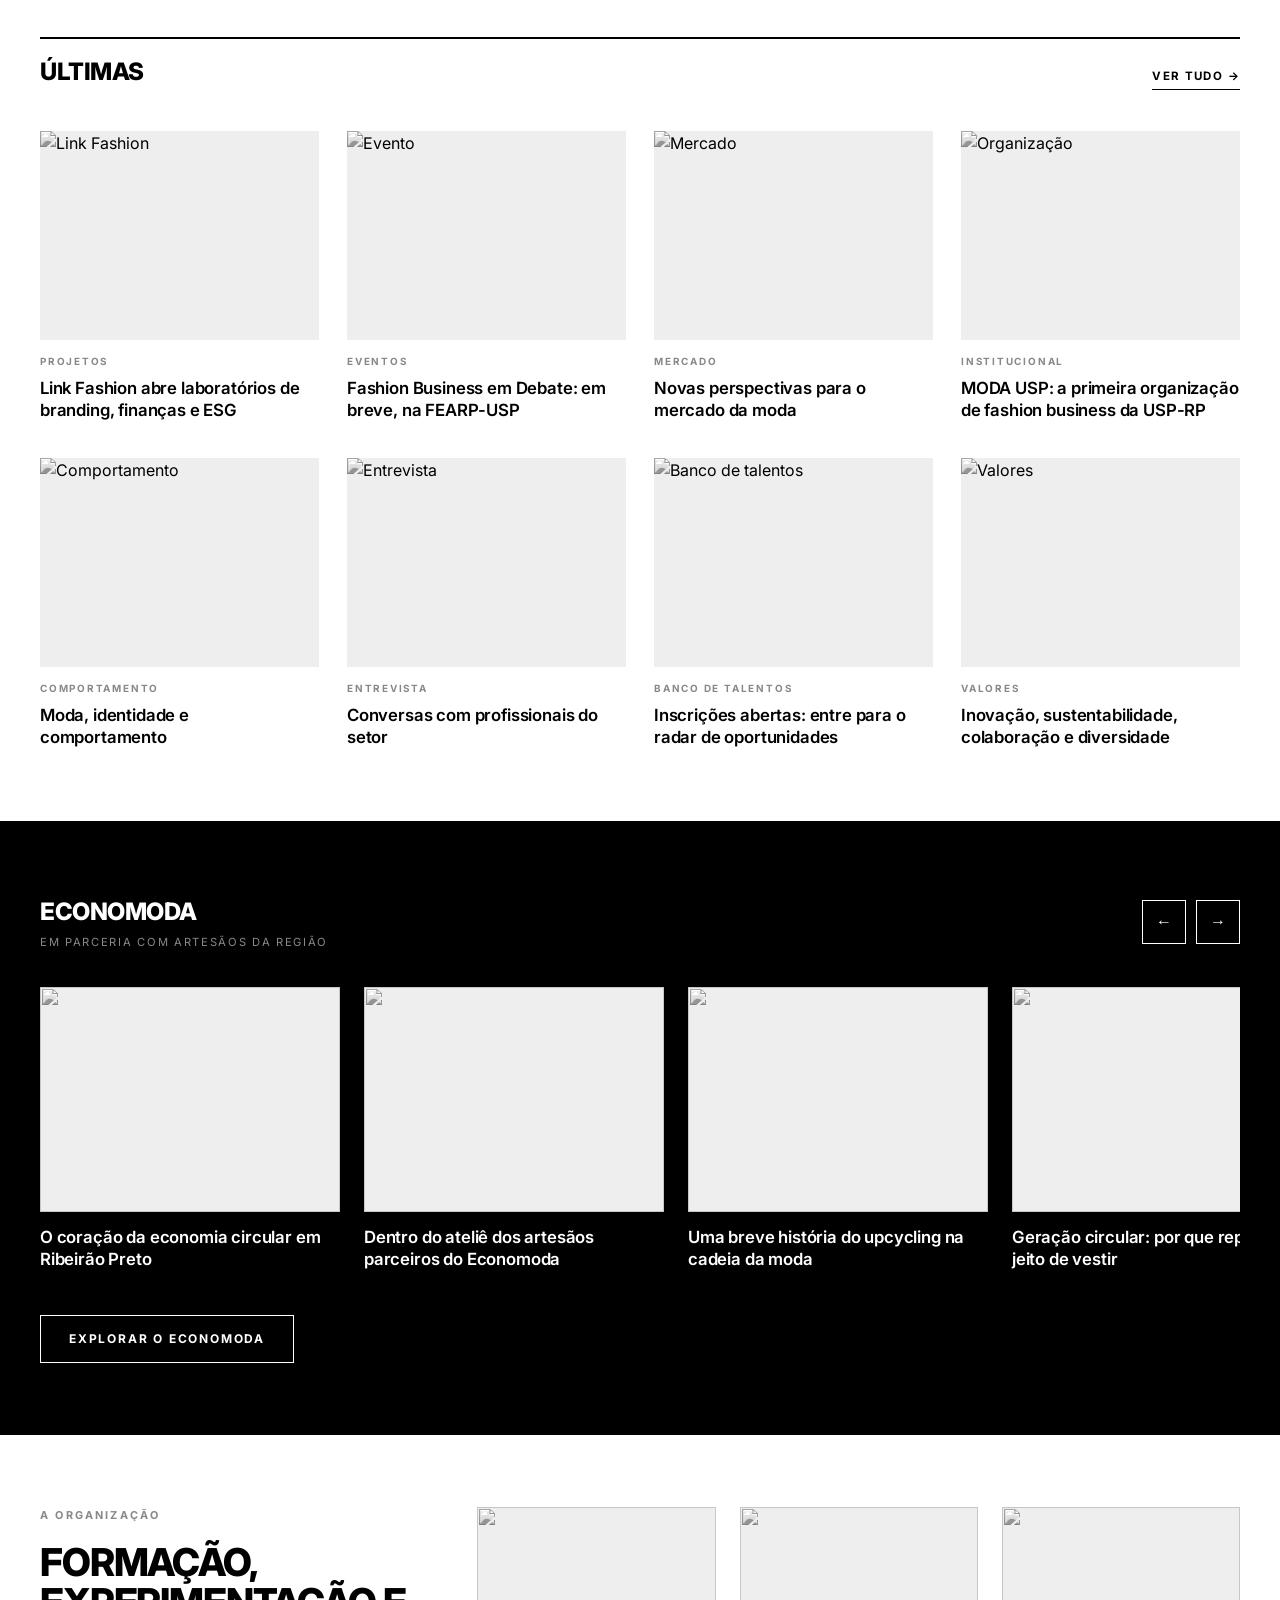
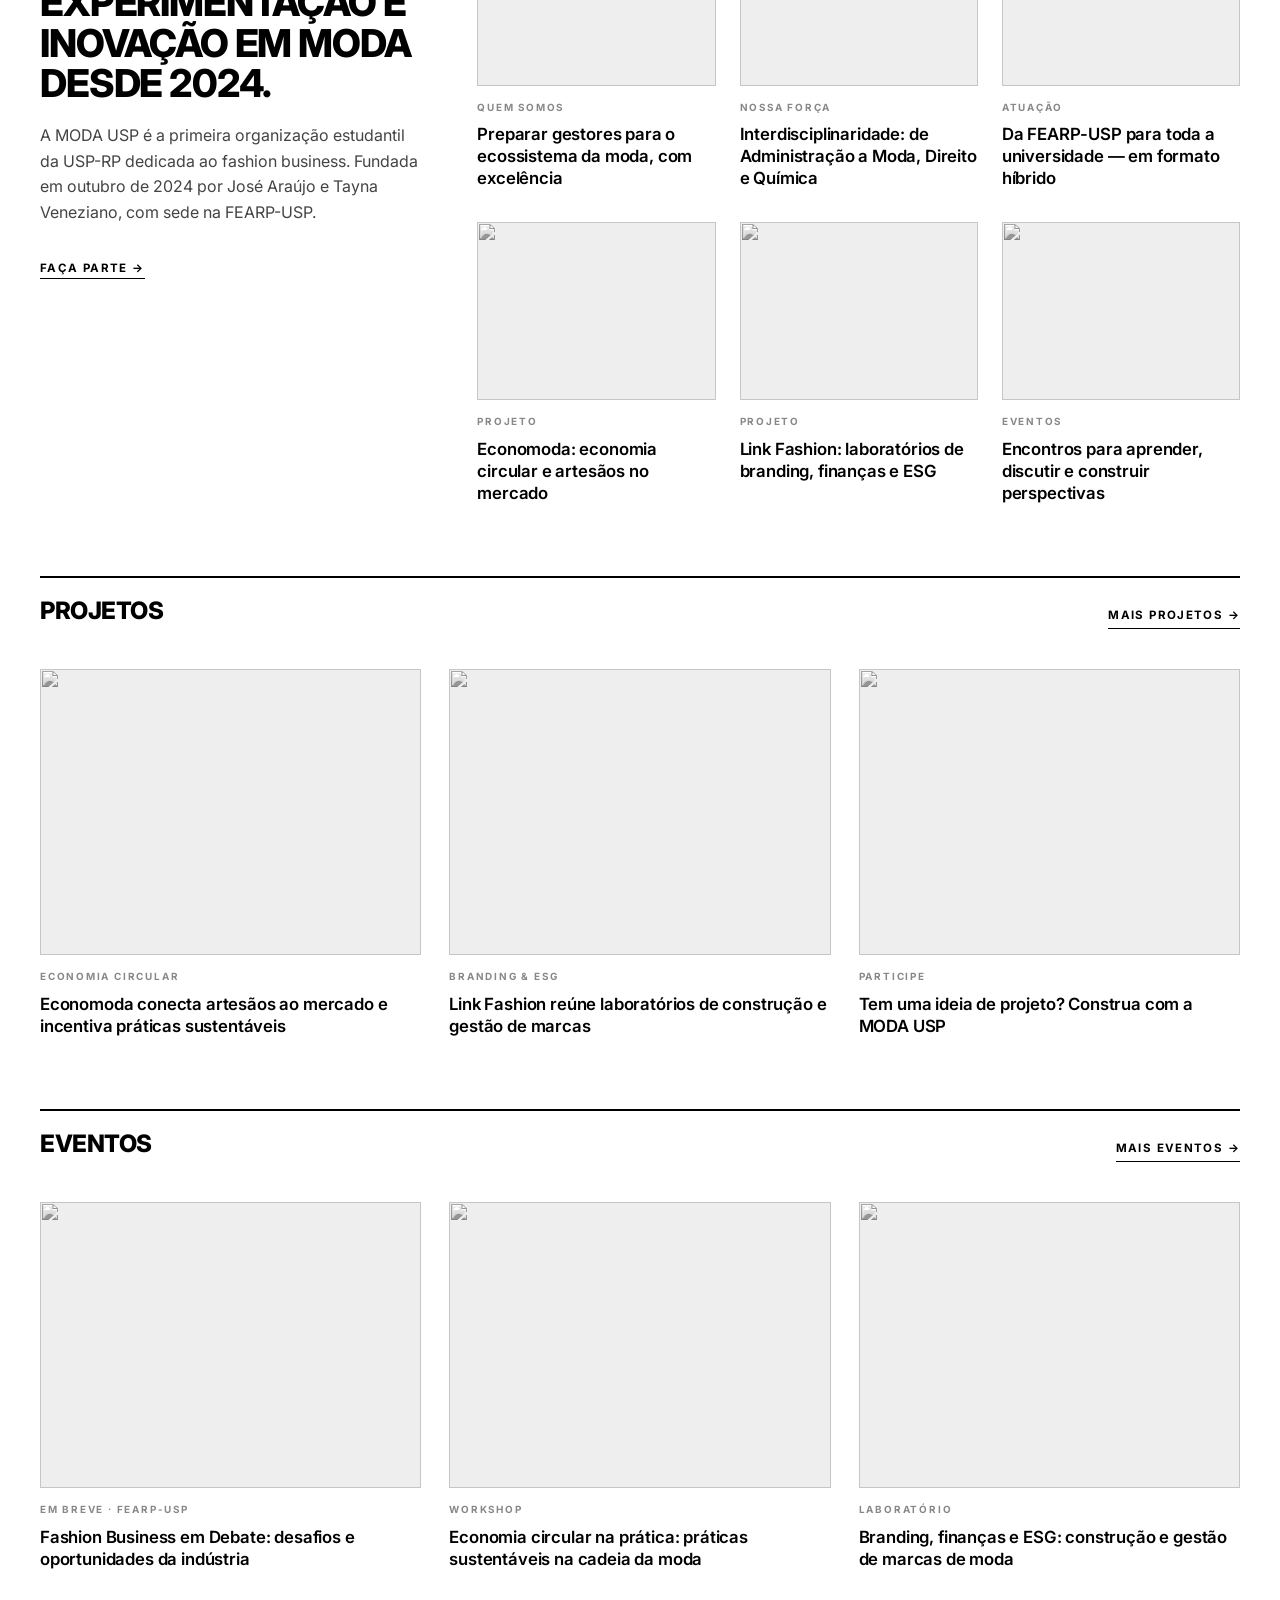
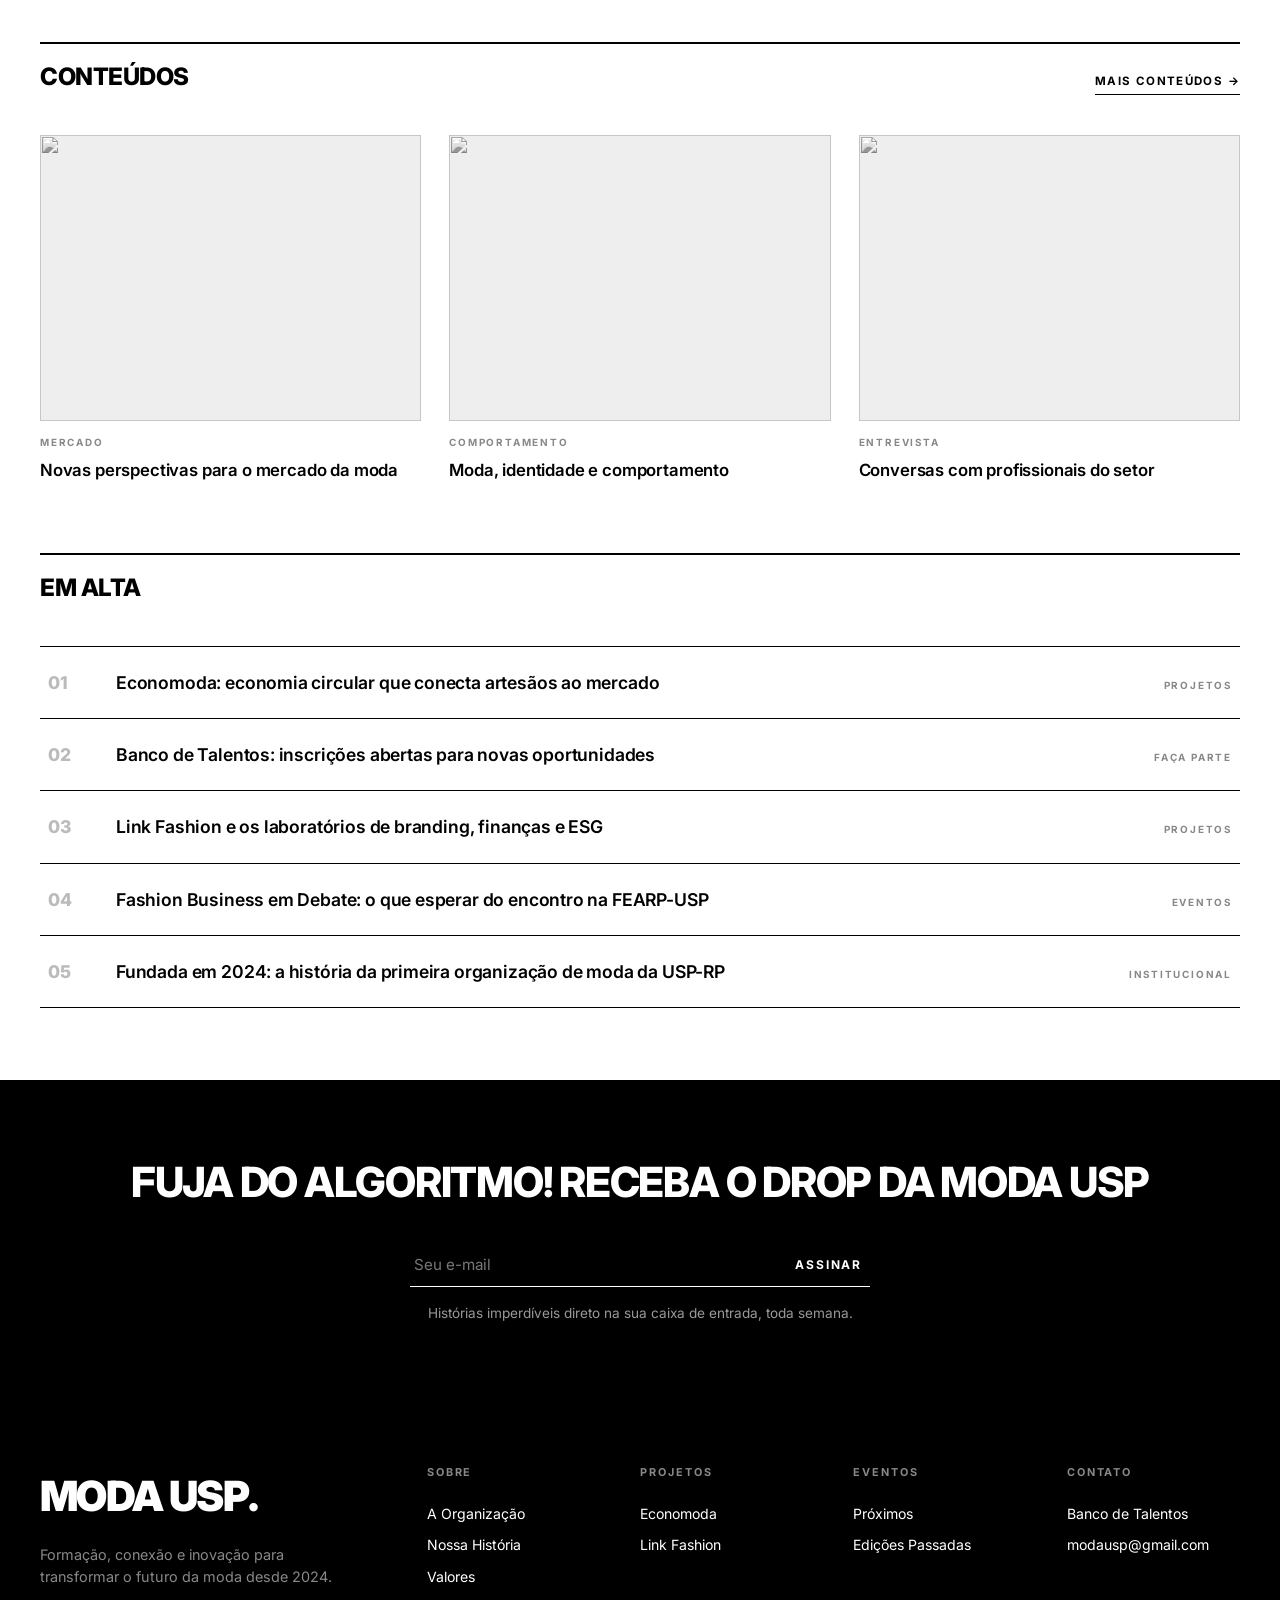
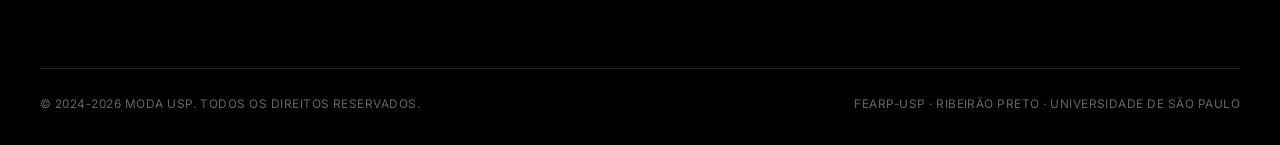
==== commit 84ab0ae8: "Refactor index.html and update comments Refactor HTML structure and update comments for clarity." ====
--- a/index.html
+++ b/index.html
@@ -11,184 +11,84 @@
     <link href="https://fonts.googleapis.com/css2?family=Inter:wght@300;400;500;600;700;800;900&display=swap" rel="stylesheet">
     <link rel="stylesheet" href="style.css">
     <style>
-        /* ============================================
-           ESTILO MAGAZINE (pegada Dazed Digital)
-           ============================================ */
-        :root {
-            --dz-sans: 'Inter', -apple-system, Helvetica, sans-serif;
-        }
-
-        /* HEADER estilo Dazed: logo + nav + destaque boxed */
-        .dz-header {
-            position: fixed;
-            top: 0; left: 0; width: 100%;
-            z-index: 1000;
-            background: #fff;
-            border-bottom: 1px solid #000;
-            display: flex;
-            align-items: center;
-            justify-content: space-between;
-            padding: 0 40px;
-            height: 64px;
-        }
-        .dz-logo {
-            font-family: var(--dz-sans);
-            font-weight: 900;
-            font-size: 1.4rem;
-            letter-spacing: -0.05em;
-            text-transform: uppercase;
-        }
-        .dz-nav {
-            display: flex;
-            gap: 28px;
-            list-style: none;
-        }
-        .dz-nav a {
-            font-size: 0.78rem;
-            font-weight: 600;
-            text-transform: uppercase;
-            letter-spacing: 0.08em;
-        }
-        .dz-nav a:hover { text-decoration: underline; opacity: 1; }
-        .dz-club {
-            border: 1px solid #000;
-            padding: 8px 16px;
-            font-size: 0.72rem;
-            font-weight: 700;
-            text-transform: uppercase;
-            letter-spacing: 0.1em;
-            transition: all 0.25s ease;
-        }
-        .dz-club:hover { background: #000; color: #fff; opacity: 1; }
-
-        /* HERO: matéria de capa */
+        /* === Homepage magazine-only === */
         .dz-hero { padding-top: 64px; }
-        .dz-hero-img {
-            width: 100%;
-            height: 74vh;
-            min-height: 460px;
-            overflow: hidden;
-        }
-        .dz-hero-img img {
-            width: 100%; height: 100%;
-            object-fit: cover;
-            filter: grayscale(100%) contrast(1.1);
-        }
+        .dz-hero-img { width: 100%; height: 74vh; min-height: 460px; overflow: hidden; }
+        .dz-hero-img img { width: 100%; height: 100%; object-fit: cover; }
         .dz-hero-head {
-            max-width: 1400px;
-            margin: 0 auto;
+            max-width: 1400px; margin: 0 auto;
             padding: 44px 40px 56px;
             border-bottom: 1px solid #000;
         }
         .dz-kicker {
-            font-size: 0.68rem;
-            font-weight: 700;
-            text-transform: uppercase;
-            letter-spacing: 0.2em;
-            color: #888;
-            margin-bottom: 18px;
+            font-size: 0.68rem; font-weight: 700;
+            text-transform: uppercase; letter-spacing: 0.2em;
+            color: #888; margin-bottom: 18px;
         }
         .dz-title {
-            font-family: var(--dz-sans);
-            font-weight: 800;
-            letter-spacing: -0.035em;
+            font-weight: 800; letter-spacing: -0.035em;
             line-height: 1.02;
             font-size: clamp(2.2rem, 5vw, 4.3rem);
             max-width: 980px;
         }
         .dz-title a:hover { text-decoration: underline; opacity: 1; }
         .dz-standfirst {
-            margin-top: 22px;
-            max-width: 720px;
-            font-size: 1.15rem;
-            font-weight: 300;
-            line-height: 1.6;
-            color: #444;
-        }
-
-        /* NEWSLETTER (The Drop) */
+            margin-top: 22px; max-width: 720px;
+            font-size: 1.15rem; font-weight: 300;
+            line-height: 1.6; color: #444;
+        }
         .dz-drop {
-            background: #000;
-            color: #fff;
-            text-align: center;
-            padding: 70px 24px;
+            background: #000; color: #fff;
+            text-align: center; padding: 70px 24px;
         }
         .dz-drop h2 {
-            font-weight: 800;
-            letter-spacing: -0.03em;
+            font-weight: 800; letter-spacing: -0.03em;
             font-size: clamp(1.6rem, 3.4vw, 2.6rem);
-            margin-bottom: 28px;
+            margin-bottom: 28px; text-transform: uppercase;
         }
         .dz-drop-form {
-            display: flex;
-            justify-content: center;
-            gap: 0;
-            max-width: 460px;
-            margin: 0 auto;
+            display: flex; justify-content: center; gap: 0;
+            max-width: 460px; margin: 0 auto;
             border-bottom: 1px solid #fff;
         }
         .dz-drop-form input {
-            flex: 1;
-            background: transparent;
-            border: none;
-            outline: none;
-            color: #fff;
-            font-family: var(--dz-sans);
-            font-size: 0.95rem;
+            flex: 1; background: transparent;
+            border: none; outline: none; color: #fff;
+            font-family: var(--sans); font-size: 0.95rem;
             padding: 12px 4px;
         }
         .dz-drop-form input::placeholder { color: #777; }
         .dz-drop-form button {
-            background: transparent;
-            border: none;
-            color: #fff;
-            font-family: var(--dz-sans);
-            font-size: 0.75rem;
-            font-weight: 700;
-            letter-spacing: 0.15em;
-            text-transform: uppercase;
-            cursor: pointer;
-            padding: 0 8px;
+            background: transparent; border: none; color: #fff;
+            font-family: var(--sans); font-size: 0.75rem;
+            font-weight: 700; letter-spacing: 0.15em;
+            text-transform: uppercase; cursor: pointer; padding: 0 8px;
         }
         .dz-drop-form button:hover { text-decoration: underline; }
-        .dz-drop p {
-            margin-top: 16px;
-            font-size: 0.85rem;
-            color: #999;
-        }
-        .dz-drop-ok { display: none; font-size: 1rem; font-weight: 600; }
-
-        /* SEÇÕES */
+        .dz-drop p { margin-top: 16px; font-size: 0.85rem; color: #999; }
+
         .dz-section {
-            max-width: 1400px;
-            margin: 0 auto;
+            max-width: 1400px; margin: 0 auto;
             padding: 72px 40px;
         }
         .dz-section-head {
-            display: flex;
-            justify-content: space-between;
+            display: flex; justify-content: space-between;
             align-items: baseline;
             border-top: 2px solid #000;
-            padding-top: 14px;
-            margin-bottom: 40px;
+            padding-top: 14px; margin-bottom: 40px;
         }
         .dz-section-head h2 {
-            font-weight: 800;
-            font-size: 1.5rem;
-            letter-spacing: -0.02em;
-            text-transform: uppercase;
-        }
+            font-weight: 800; font-size: 1.5rem;
+            letter-spacing: -0.02em; text-transform: uppercase;
+        }
+        .dz-section-head h2 a:hover { text-decoration: underline; opacity: 1; }
         .dz-more {
-            font-size: 0.72rem;
-            font-weight: 700;
-            text-transform: uppercase;
-            letter-spacing: 0.12em;
-            border-bottom: 1px solid #000;
-            padding-bottom: 3px;
+            font-size: 0.72rem; font-weight: 700;
+            text-transform: uppercase; letter-spacing: 0.12em;
+            border-bottom: 1px solid #000; padding-bottom: 3px;
         }
         .dz-more:hover { background: #000; color: #fff; opacity: 1; }
 
-        /* GRADE DE CARDS (Latest / categorias) */
         .dz-grid {
             display: grid;
             grid-template-columns: repeat(4, 1fr);
@@ -198,117 +98,80 @@
         .dz-card { display: block; }
         .dz-thumb {
             aspect-ratio: 4 / 3;
-            overflow: hidden;
-            margin-bottom: 14px;
+            overflow: hidden; margin-bottom: 14px;
             background: #eee;
         }
         .dz-thumb img {
-            width: 100%; height: 100%;
-            object-fit: cover;
-            filter: grayscale(100%) contrast(1.1);
             transition: transform 0.7s cubic-bezier(0.16, 1, 0.3, 1);
         }
         .dz-card:hover .dz-thumb img { transform: scale(1.05); }
         .dz-cat {
-            font-size: 0.62rem;
-            font-weight: 700;
-            text-transform: uppercase;
-            letter-spacing: 0.18em;
-            color: #888;
-            margin-bottom: 8px;
+            font-size: 0.62rem; font-weight: 700;
+            text-transform: uppercase; letter-spacing: 0.18em;
+            color: #888; margin-bottom: 8px;
         }
         .dz-card h3 {
-            font-size: 1.05rem;
-            font-weight: 600;
-            line-height: 1.32;
-            letter-spacing: -0.01em;
-        }
-        .dz-card:hover h3 { text-decoration: underline; }
-
-        /* CARROSSEL (Dazed League style) */
-        .dz-strip {
-            background: #000;
-            color: #fff;
-            padding: 72px 0;
-        }
-        .dz-strip-inner {
-            max-width: 1400px;
-            margin: 0 auto;
-            padding: 0 40px;
-        }
+            font-size: 1.05rem; font-weight: 600;
+            line-height: 1.32; letter-spacing: -0.01em;
+        }
+        .dz-card:hover h3 { text-decoration: underline; opacity: 1; }
+
+        /* Carrossel (Dazed League) */
+        .dz-strip { background: #000; color: #fff; padding: 72px 0; }
+        .dz-strip-inner { max-width: 1400px; margin: 0 auto; padding: 0 40px; }
         .dz-strip-head {
-            display: flex;
-            justify-content: space-between;
-            align-items: center;
-            margin-bottom: 36px;
-            gap: 20px;
-            flex-wrap: wrap;
+            display: flex; justify-content: space-between;
+            align-items: center; margin-bottom: 36px;
+            gap: 20px; flex-wrap: wrap;
         }
         .dz-strip-head h2 {
-            font-weight: 800;
-            font-size: 1.5rem;
-            letter-spacing: -0.02em;
-            text-transform: uppercase;
+            font-weight: 800; font-size: 1.5rem;
+            letter-spacing: -0.02em; text-transform: uppercase;
         }
         .dz-strip-head span {
-            font-size: 0.7rem;
-            letter-spacing: 0.15em;
-            text-transform: uppercase;
-            color: #888;
+            font-size: 0.7rem; letter-spacing: 0.15em;
+            text-transform: uppercase; color: #888; display: block;
+            margin-top: 4px;
         }
         .dz-arrows { display: flex; gap: 10px; }
         .dz-arrows button {
             width: 44px; height: 44px;
-            background: transparent;
-            border: 1px solid #fff;
-            color: #fff;
-            font-size: 1rem;
-            cursor: pointer;
+            background: transparent; border: 1px solid #fff;
+            color: #fff; font-size: 1rem; cursor: pointer;
             transition: all 0.25s ease;
         }
         .dz-arrows button:hover { background: #fff; color: #000; }
         .dz-track {
-            display: flex;
-            gap: 24px;
-            overflow-x: auto;
-            scroll-snap-type: x mandatory;
-            scrollbar-width: none;
-            padding-bottom: 8px;
+            display: flex; gap: 24px;
+            overflow-x: auto; scroll-snap-type: x mandatory;
+            scrollbar-width: none; padding-bottom: 8px;
         }
         .dz-track::-webkit-scrollbar { display: none; }
         .dz-track .dz-card { min-width: 300px; scroll-snap-align: start; }
         .dz-track .dz-card h3 { color: #fff; }
         .dz-strip-cta {
-            display: inline-block;
-            margin-top: 36px;
-            border: 1px solid #fff;
-            padding: 14px 28px;
-            font-size: 0.75rem;
-            font-weight: 700;
-            letter-spacing: 0.15em;
-            text-transform: uppercase;
+            display: inline-block; margin-top: 36px;
+            border: 1px solid #fff; padding: 14px 28px;
+            font-size: 0.75rem; font-weight: 700;
+            letter-spacing: 0.15em; text-transform: uppercase;
         }
         .dz-strip-cta:hover { background: #fff; color: #000; opacity: 1; }
 
-        /* A ORGANIZAÇÃO (The Magazine style) */
+        /* A Organização (The Magazine style) */
         .dz-mag {
             display: grid;
             grid-template-columns: 1fr 2fr;
-            gap: 56px;
-            align-items: start;
+            gap: 56px; align-items: start;
         }
         .dz-mag-side h2 {
             font-weight: 800;
             font-size: clamp(1.8rem, 3vw, 2.6rem);
-            letter-spacing: -0.03em;
-            line-height: 1.05;
-            margin-bottom: 20px;
+            letter-spacing: -0.03em; line-height: 1.05;
+            margin-bottom: 20px; text-transform: uppercase;
         }
         .dz-mag-side p {
-            font-size: 1rem;
-            line-height: 1.6;
-            color: #444;
-            margin-bottom: 28px;
+            font-size: 1rem; line-height: 1.6;
+            color: #444; margin-bottom: 28px;
         }
         .dz-mag-grid {
             display: grid;
@@ -316,7 +179,7 @@
             gap: 32px 24px;
         }
 
-        /* EM ALTA (Trending — lista numerada) */
+        /* Em Alta (Trending) */
         .dz-trending ol { list-style: none; counter-reset: trend; }
         .dz-trending li {
             counter-increment: trend;
@@ -324,45 +187,34 @@
         }
         .dz-trending li:last-child { border-bottom: 1px solid #000; }
         .dz-trending a {
-            display: flex;
-            align-items: baseline;
-            gap: 28px;
-            padding: 22px 8px;
+            display: flex; align-items: baseline;
+            gap: 28px; padding: 22px 8px;
             transition: background 0.2s ease;
         }
         .dz-trending a:hover { background: #f5f5f5; opacity: 1; }
         .dz-trending a::before {
             content: counter(trend, decimal-leading-zero);
-            font-weight: 800;
-            font-size: 1.1rem;
-            letter-spacing: -0.02em;
-            color: #bbb;
+            font-weight: 800; font-size: 1.1rem;
+            letter-spacing: -0.02em; color: #bbb;
             min-width: 40px;
         }
         .dz-trending .t-title {
-            font-weight: 600;
-            font-size: 1.1rem;
-            letter-spacing: -0.01em;
-            flex: 1;
+            font-weight: 600; font-size: 1.1rem;
+            letter-spacing: -0.01em; flex: 1;
         }
         .dz-trending a:hover .t-title { text-decoration: underline; }
         .dz-trending .t-cat {
-            font-size: 0.62rem;
-            font-weight: 700;
-            text-transform: uppercase;
-            letter-spacing: 0.18em;
+            font-size: 0.62rem; font-weight: 700;
+            text-transform: uppercase; letter-spacing: 0.18em;
             color: #888;
         }
 
-        /* RESPONSIVO */
         @media (max-width: 1024px) {
             .dz-grid { grid-template-columns: repeat(2, 1fr); }
             .dz-mag { grid-template-columns: 1fr; gap: 40px; }
             .dz-mag-grid { grid-template-columns: repeat(2, 1fr); }
-            .dz-nav { display: none; }
         }
         @media (max-width: 640px) {
-            .dz-header { padding: 0 20px; }
             .dz-grid, .dz-grid.cols-3, .dz-mag-grid { grid-template-columns: 1fr; }
             .dz-section { padding: 56px 20px; }
             .dz-hero-head { padding: 32px 20px 40px; }
@@ -375,7 +227,7 @@
 </head>
 <body>
 
-<!-- HEADER estilo Dazed -->
+<!-- HEADER -->
 <header class="dz-header">
     <a href="index.html" class="dz-logo">Moda USP</a>
     <nav>
@@ -402,7 +254,7 @@
     <a href="contato.html">Banco de Talentos</a>
 </div>
 
-<!-- CAPA (hero editorial) -->
+<!-- CAPA -->
 <section class="dz-hero">
     <div class="dz-hero-img">
         <img src="https://images.unsplash.com/photo-1558618666-fcd25c85cd64?auto=format&fit=crop&w=1920&q=80" alt="Economoda — economia circular na moda">
@@ -421,7 +273,6 @@
         <input type="email" placeholder="Seu e-mail" required>
         <button type="submit">Assinar</button>
     </form>
-    <p class="dz-drop-ok" id="drop-ok">Obrigado! Você está na lista. ✓</p>
     <p>Histórias imperdíveis direto na sua caixa de entrada, toda semana.</p>
 </section>
 
@@ -440,7 +291,7 @@
         <a href="eventos.html" class="dz-card">
             <div class="dz-thumb"><img src="https://images.unsplash.com/photo-1540575467063-178a50c2df87?auto=format&fit=crop&w=800&q=80" alt="Evento" loading="lazy"></div>
             <div class="dz-cat">Eventos</div>
-            <h3>Fashion Business em Debate: o encontro que vai discutir a indústria — em breve, na FEARP-USP</h3>
+            <h3>Fashion Business em Debate: em breve, na FEARP-USP</h3>
         </a>
         <a href="conteudos.html" class="dz-card">
             <div class="dz-thumb"><img src="https://images.unsplash.com/photo-1490481651871-ab68de25d43d?auto=format&fit=crop&w=800&q=80" alt="Mercado" loading="lazy"></div>
@@ -465,17 +316,17 @@
         <a href="contato.html" class="dz-card">
             <div class="dz-thumb"><img src="https://images.unsplash.com/photo-1522202176988-66273c2fd55f?auto=format&fit=crop&w=800&q=80" alt="Banco de talentos" loading="lazy"></div>
             <div class="dz-cat">Banco de Talentos</div>
-            <h3>Inscrições abertas: entre para o radar de oportunidades da MODA USP</h3>
+            <h3>Inscrições abertas: entre para o radar de oportunidades</h3>
         </a>
         <a href="sobre.html" class="dz-card">
             <div class="dz-thumb"><img src="https://images.unsplash.com/photo-1529139574466-a303027c1d8b?auto=format&fit=crop&w=800&q=80" alt="Valores" loading="lazy"></div>
             <div class="dz-cat">Valores</div>
-            <h3>Inovação, sustentabilidade, colaboração e diversidade: o que nos guia</h3>
-        </a>
-    </div>
-</section>
-
-<!-- CARROSSEL ECONOMODA (Dazed League style) -->
+            <h3>Inovação, sustentabilidade, colaboração e diversidade</h3>
+        </a>
+    </div>
+</section>
+
+<!-- CARROSSEL ECONOMODA -->
 <section class="dz-strip">
     <div class="dz-strip-inner">
         <div class="dz-strip-head">
@@ -514,7 +365,7 @@
     </div>
 </section>
 
-<!-- A ORGANIZAÇÃO (The Magazine style) -->
+<!-- A ORGANIZAÇÃO -->
 <section class="dz-section">
     <div class="dz-mag">
         <div class="dz-mag-side">
@@ -633,7 +484,7 @@
     </div>
 </section>
 
-<!-- EM ALTA (Trending) -->
+<!-- EM ALTA -->
 <section class="dz-section dz-trending" style="padding-top: 0;">
     <div class="dz-section-head">
         <h2>Em Alta</h2>
@@ -647,7 +498,7 @@
     </ol>
 </section>
 
-<!-- NEWSLETTER (repete, como na Dazed) -->
+<!-- NEWSLETTER FINAL -->
 <section class="dz-drop">
     <h2>Fuja do algoritmo! Receba O Drop da MODA USP</h2>
     <form class="dz-drop-form" id="drop-form-2">
@@ -704,7 +555,6 @@
 
 <script src="script.js"></script>
 <script>
-    // Carrossel (Prev/Next) — estilo Dazed League
     const track = document.getElementById('strip-track');
     document.getElementById('strip-prev').addEventListener('click', () => {
         track.scrollBy({ left: -340, behavior: 'smooth' });
@@ -712,14 +562,10 @@
     document.getElementById('strip-next').addEventListener('click', () => {
         track.scrollBy({ left: 340, behavior: 'smooth' });
     });
-
-    // Newsletter (feedback visual)
     document.querySelectorAll('.dz-drop-form').forEach(form => {
         form.addEventListener('submit', e => {
             e.preventDefault();
-            form.style.display = 'none';
-            const ok = form.parentElement.querySelector('.dz-drop-ok');
-            if (ok) ok.style.display = 'block';
+            form.innerHTML = '<p style="font-size:1.1rem;font-weight:600;">Obrigado! Você está na lista. ✓</p>';
         });
     });
 </script>
--- a/style.css
+++ b/style.css
@@ -1,7 +1,5 @@
 /* ==========================================
-   MODA USP — STYLE.CSS
-   Estética: Dazed Editorial + Minimalismo
-   Paleta: Preto & Branco rigoroso
+   MODA USP — STYLE.CSS (estilo Dazed Digital)
    ========================================== */
 
 :root {
@@ -9,24 +7,22 @@
     --white: #FFFFFF;
     --gray: #888888;
     --light-gray: #F5F5F5;
-    --serif: 'Playfair Display', Georgia, serif;
-    --sans: 'Inter', -apple-system, Helvetica, sans-serif;
+    --sans: 'Inter', -apple-system, Helvetica, Arial, sans-serif;
 }
 
 * { margin: 0; padding: 0; box-sizing: border-box; }
-
 html { scroll-behavior: smooth; font-size: 16px; }
 
 body {
     background: var(--white);
     color: var(--black);
     font-family: var(--sans);
-    line-height: 1.6;
+    line-height: 1.55;
     -webkit-font-smoothing: antialiased;
     overflow-x: hidden;
 }
 
-a { color: inherit; text-decoration: none; transition: opacity 0.3s ease; }
+a { color: inherit; text-decoration: none; transition: opacity 0.25s ease; }
 a:hover { opacity: 0.6; }
 
 img {
@@ -45,82 +41,39 @@
 }
 
 .section-label {
-    font-family: var(--sans);
-    font-size: 0.75rem;
-    font-weight: 600;
-    letter-spacing: 3px;
-    text-transform: uppercase;
-    margin-bottom: 40px;
-    display: flex;
-    align-items: center;
-    gap: 15px;
-}
-
-.section-label::before {
-    content: '';
-    width: 30px;
-    height: 1px;
-    background: currentColor;
+    font-size: 0.68rem;
+    font-weight: 700;
+    letter-spacing: 0.2em;
+    text-transform: uppercase;
+    color: var(--gray);
+    margin-bottom: 18px;
 }
 
 .btn-minimal {
     display: inline-flex;
     align-items: center;
-    gap: 10px;
-    font-size: 0.85rem;
-    font-weight: 500;
-    letter-spacing: 1px;
+    gap: 8px;
+    font-size: 0.75rem;
+    font-weight: 700;
+    letter-spacing: 0.12em;
     text-transform: uppercase;
     border-bottom: 1px solid currentColor;
-    padding-bottom: 4px;
-    transition: gap 0.3s ease, opacity 0.3s ease;
-}
-
-.btn-minimal:hover { opacity: 1; gap: 20px; }
-
-/* --- HEADER --- */
-header {
-    position: fixed;
-    top: 0; left: 0; width: 100%;
-    z-index: 1000;
-    padding: 25px 40px;
-    display: flex;
-    justify-content: space-between;
-    align-items: center;
-    background: rgba(255, 255, 255, 0.95);
-    backdrop-filter: blur(10px);
-    border-bottom: 1px solid rgba(0,0,0,0.05);
-}
-
-.logo {
-    font-family: var(--serif);
-    font-size: 1.5rem;
-    font-weight: 900;
-    letter-spacing: -1px;
-}
-
-nav ul {
-    display: flex;
-    gap: 35px;
-    list-style: none;
-    font-size: 0.8rem;
-    font-weight: 500;
-    letter-spacing: 1px;
-    text-transform: uppercase;
-}
-
-/* --- MENU MOBILE --- */
+    padding-bottom: 3px;
+    transition: all 0.25s ease;
+}
+.btn-minimal:hover { opacity: 1; gap: 14px; }
+
+/* --- MENU MOBILE (HAMBÚRGUER) --- */
 .menu-toggle {
     display: none;
     background: none;
     border: none;
     cursor: pointer;
-    width: 30px;
-    height: 20px;
+    width: 28px;
+    height: 18px;
     position: relative;
     z-index: 1001;
 }
-
 .menu-toggle span {
     display: block;
     width: 100%;
@@ -130,7 +83,6 @@
     left: 0;
     transition: all 0.3s ease;
 }
-
 .menu-toggle span:nth-child(1) { top: 0; }
 .menu-toggle span:nth-child(2) { top: 50%; transform: translateY(-50%); }
 .menu-toggle span:nth-child(3) { bottom: 0; }
@@ -149,404 +101,354 @@
     flex-direction: column;
     justify-content: center;
     align-items: center;
-    gap: 40px;
+    gap: 36px;
     transition: right 0.5s cubic-bezier(0.16, 1, 0.3, 1);
     z-index: 1000;
 }
-
 .mobile-menu.active { right: 0; }
-
 .mobile-menu a {
-    font-family: var(--serif);
-    font-size: 2.5rem;
-    font-weight: 700;
-    letter-spacing: -1px;
-}
-
-/* --- HERO --- */
-.hero {
-    background: var(--black);
-    color: var(--white);
-    min-height: 100vh;
+    font-size: 2rem;
+    font-weight: 800;
+    letter-spacing: -0.02em;
+    text-transform: uppercase;
+}
+
+/* --- HEADER --- */
+header, .dz-header {
+    position: fixed;
+    top: 0; left: 0; width: 100%;
+    z-index: 999;
+    background: #fff;
+    border-bottom: 1px solid #000;
     display: flex;
-    flex-direction: column;
-    justify-content: flex-end;
-    padding: 120px 40px 80px;
-    position: relative;
-    overflow: hidden;
-}
-
-.hero-bg {
-    position: absolute;
-    top: 0; left: 0; width: 100%; height: 100%;
-    opacity: 0.3;
-    z-index: 0;
-}
-
-.hero-content {
-    position: relative;
-    z-index: 1;
-    max-width: 1400px;
-    margin: 0 auto;
-    width: 100%;
-}
-
-.hero h1 {
-    font-family: var(--serif);
-    font-size: clamp(4rem, 12vw, 11rem);
-    line-height: 0.9;
+    align-items: center;
+    justify-content: space-between;
+    padding: 0 40px;
+    height: 64px;
+}
+
+.logo, .dz-logo {
     font-weight: 900;
-    letter-spacing: -3px;
-    margin-bottom: 40px;
-}
-
-.hero h1 em { font-style: italic; font-weight: 400; opacity: 0.8; }
-
-.hero-sub {
+    font-size: 1.35rem;
+    letter-spacing: -0.05em;
+    text-transform: uppercase;
+}
+
+nav ul, .dz-nav {
     display: flex;
-    justify-content: space-between;
-    align-items: flex-end;
-    flex-wrap: wrap;
-    gap: 40px;
-    border-top: 1px solid rgba(255,255,255,0.2);
-    padding-top: 40px;
-}
-
-.hero-sub p {
-    max-width: 450px;
-    font-size: 1.1rem;
-    line-height: 1.5;
-    font-weight: 300;
-}
-
-/* --- HERO INTERNO (para páginas secundárias) --- */
+    gap: 26px;
+    list-style: none;
+}
+
+nav a, .dz-nav a {
+    font-size: 0.74rem;
+    font-weight: 600;
+    text-transform: uppercase;
+    letter-spacing: 0.08em;
+}
+
+.dz-club {
+    border: 1px solid #000;
+    padding: 7px 14px;
+    font-size: 0.68rem;
+    font-weight: 700;
+    text-transform: uppercase;
+    letter-spacing: 0.1em;
+    transition: all 0.25s ease;
+}
+.dz-club:hover { background: #000; color: #fff; opacity: 1; }
+
+/* --- HERO INTERNO (páginas secundárias) --- */
 .page-hero {
     background: var(--black);
     color: var(--white);
-    padding: 180px 0 80px;
-}
-
+    padding: 180px 0 70px;
+}
 .page-hero h1 {
-    font-family: var(--serif);
-    font-size: clamp(3rem, 8vw, 7rem);
-    line-height: 0.95;
-    font-weight: 900;
-    letter-spacing: -2px;
+    font-weight: 800;
+    font-size: clamp(2.6rem, 6vw, 5rem);
+    line-height: 1.02;
+    letter-spacing: -0.03em;
     max-width: 900px;
 }
-
 .page-hero h1 em { font-style: italic; font-weight: 400; opacity: 0.7; }
-
 .page-hero .label {
-    font-size: 0.75rem;
-    letter-spacing: 3px;
-    text-transform: uppercase;
-    color: var(--gray);
-    margin-bottom: 30px;
-    display: flex;
+    font-size: 0.68rem;
+    letter-spacing: 0.2em;
+    text-transform: uppercase;
+    color: var(--gray);
+    margin-bottom: 22px;
+    font-weight: 700;
+}
+
+/* --- SECTIONS --- */
+section { padding: 80px 0; }
+
+.section-title {
+    font-weight: 800;
+    font-size: clamp(2rem, 4vw, 3.2rem);
+    letter-spacing: -0.03em;
+    line-height: 1.05;
+    max-width: 800px;
+    text-transform: uppercase;
+}
+
+/* --- GRIDS --- */
+.sobre-grid {
+    display: grid;
+    grid-template-columns: 1fr 1fr;
+    gap: 70px;
     align-items: center;
-    gap: 15px;
-}
-
-.page-hero .label::before { content: ''; width: 30px; height: 1px; background: var(--gray); }
-
-/* --- SECTIONS --- */
-section { padding: 120px 0; }
-
-.section-title {
-    font-family: var(--serif);
-    font-size: clamp(2.5rem, 4vw, 3.5rem);
-    font-weight: 900;
-    letter-spacing: -1px;
-    line-height: 1.1;
-    max-width: 600px;
-}
-
-/* --- SOBRE --- */
-.sobre-grid {
-    display: grid;
-    grid-template-columns: 1fr 1fr;
-    gap: 80px;
-    align-items: center;
-}
-
+}
 .sobre-text h2 {
-    font-family: var(--serif);
-    font-size: clamp(2.5rem, 4vw, 4rem);
-    line-height: 1.1;
-    font-weight: 700;
-    margin-bottom: 40px;
-    letter-spacing: -1px;
-}
-
+    font-weight: 800;
+    font-size: clamp(2rem, 3.5vw, 2.8rem);
+    line-height: 1.08;
+    margin-bottom: 32px;
+    letter-spacing: -0.03em;
+    text-transform: uppercase;
+}
 .sobre-text p {
+    font-size: 1.05rem;
+    line-height: 1.65;
+    margin-bottom: 18px;
+    color: #333;
+}
+.sobre-img { height: 560px; position: relative; }
+
+.areas { background: var(--light-gray); }
+.areas-intro {
+    max-width: 700px;
     font-size: 1.1rem;
-    line-height: 1.7;
-    margin-bottom: 20px;
-    color: #333;
-}
-
-.sobre-img { height: 600px; position: relative; }
-
-/* --- ÁREAS --- */
-.areas { background: var(--light-gray); }
-
-.areas-intro {
-    max-width: 600px;
-    font-size: 1.2rem;
     line-height: 1.6;
-    margin-bottom: 80px;
+    margin-bottom: 60px;
     color: #444;
 }
-
 .areas-grid {
     display: grid;
-    grid-template-columns: repeat(auto-fit, minmax(300px, 1fr));
+    grid-template-columns: repeat(auto-fit, minmax(260px, 1fr));
     gap: 0;
     border-top: 1px solid var(--black);
     border-left: 1px solid var(--black);
 }
-
 .area-card {
-    padding: 50px 40px;
+    padding: 44px 32px;
     border-right: 1px solid var(--black);
     border-bottom: 1px solid var(--black);
     background: var(--white);
-    transition: background 0.4s ease, color 0.4s ease;
-}
-
+    transition: background 0.3s ease, color 0.3s ease;
+}
 .area-card:hover { background: var(--black); color: var(--white); }
-
 .area-num {
-    font-family: var(--serif);
-    font-size: 3rem;
     font-weight: 900;
-    margin-bottom: 30px;
+    font-size: 2.6rem;
+    margin-bottom: 22px;
     line-height: 1;
-}
-
-.area-title { font-size: 1.25rem; font-weight: 600; margin-bottom: 15px; letter-spacing: -0.5px; }
-.area-desc { font-size: 0.95rem; line-height: 1.5; opacity: 0.8; }
-
-/* --- PROJETOS --- */
+    letter-spacing: -0.03em;
+}
+.area-title {
+    font-size: 1.1rem;
+    font-weight: 700;
+    margin-bottom: 12px;
+    text-transform: uppercase;
+    letter-spacing: 0.02em;
+}
+.area-desc { font-size: 0.9rem; line-height: 1.5; opacity: 0.8; }
+
+/* --- PROJETOS & CONTEÚDOS (cards estilo Dazed) --- */
 .projetos { background: var(--black); color: var(--white); }
-.projetos .section-label { color: var(--white); }
-
-.proj-grid {
-    display: grid;
-    grid-template-columns: 1fr 1fr;
-    gap: 40px;
-    margin-top: 60px;
-}
-
-.proj-img { height: 500px; margin-bottom: 30px; overflow: hidden; }
-.proj-img img { transition: transform 0.8s cubic-bezier(0.16, 1, 0.3, 1); }
-.proj-card:hover .proj-img img { transform: scale(1.05); }
-
-.proj-tag { font-size: 0.75rem; letter-spacing: 2px; text-transform: uppercase; color: var(--gray); margin-bottom: 15px; }
-.proj-title { font-family: var(--serif); font-size: 2rem; font-weight: 700; line-height: 1.2; margin-bottom: 15px; }
-.proj-desc { font-size: 1rem; line-height: 1.5; color: #ccc; margin-bottom: 25px; }
+.projetos .section-label,
+.conteudos .section-label { color: var(--gray); }
+
+.proj-grid, .cont-grid {
+    display: grid;
+    grid-template-columns: repeat(auto-fit, minmax(280px, 1fr));
+    gap: 36px 28px;
+    margin-top: 50px;
+}
+.proj-card, .cont-card { display: block; }
+.proj-img, .cont-img {
+    aspect-ratio: 4 / 3;
+    margin-bottom: 16px;
+    overflow: hidden;
+    background: #222;
+}
+.proj-img img, .cont-img img { transition: transform 0.7s cubic-bezier(0.16, 1, 0.3, 1); }
+.proj-card:hover .proj-img img,
+.cont-card:hover .cont-img img { transform: scale(1.05); }
+
+.proj-tag, .cont-tag {
+    font-size: 0.62rem;
+    letter-spacing: 0.18em;
+    text-transform: uppercase;
+    color: var(--gray);
+    margin-bottom: 8px;
+    font-weight: 700;
+}
+.proj-title, .cont-title {
+    font-size: 1.1rem;
+    font-weight: 600;
+    line-height: 1.3;
+    letter-spacing: -0.01em;
+}
+.proj-card:hover h3, .cont-card:hover h3 { text-decoration: underline; opacity: 1; }
+.proj-desc { font-size: 0.9rem; color: #ccc; margin: 10px 0 18px; }
+.cont-desc { font-size: 0.85rem; color: #aaa; margin-top: 8px; }
 
 /* --- EVENTOS --- */
 .evento-grid {
     display: grid;
-    grid-template-columns: 1fr 1.5fr;
-    gap: 80px;
+    grid-template-columns: 1fr 1.3fr;
+    gap: 60px;
     align-items: center;
 }
-
-.evento-img { height: 500px; }
-
+.evento-img { height: 480px; }
 .evento-info h3 {
-    font-family: var(--serif);
-    font-size: 3.5rem;
-    line-height: 1.1;
-    font-weight: 900;
+    font-weight: 800;
+    font-size: clamp(2rem, 4vw, 3rem);
+    line-height: 1.05;
+    margin-bottom: 28px;
+    letter-spacing: -0.03em;
+    text-transform: uppercase;
+}
+.evento-meta {
+    display: grid;
+    grid-template-columns: repeat(3, 1fr);
+    gap: 18px;
     margin-bottom: 40px;
-    letter-spacing: -1px;
-}
-
-.evento-meta {
-    display: grid;
-    grid-template-columns: repeat(3, 1fr);
-    gap: 20px;
-    margin-bottom: 50px;
     border-top: 1px solid #ddd;
     border-bottom: 1px solid #ddd;
-    padding: 30px 0;
-}
-
-.meta-item span { display: block; font-size: 0.75rem; text-transform: uppercase; letter-spacing: 2px; color: var(--gray); margin-bottom: 8px; }
-.meta-item strong { font-size: 1.1rem; font-weight: 600; }
-
-/* --- CONTEÚDOS --- */
-.conteudos { background: var(--black); color: var(--white); }
-.conteudos .section-label { color: var(--white); }
-
-.cont-grid {
-    display: grid;
-    grid-template-columns: repeat(3, 1fr);
-    gap: 40px;
-    margin-top: 60px;
-}
-
-.cont-img { height: 350px; margin-bottom: 25px; overflow: hidden; }
-.cont-card:hover .cont-img img { transform: scale(1.05); }
-.cont-img img { transition: transform 0.6s ease; }
-
-.cont-tag { font-size: 0.7rem; letter-spacing: 2px; text-transform: uppercase; color: var(--gray); margin-bottom: 10px; }
-.cont-title { font-family: var(--serif); font-size: 1.5rem; font-weight: 700; line-height: 1.3; margin-bottom: 10px; }
-.cont-desc { font-size: 0.9rem; color: #aaa; }
+    padding: 26px 0;
+}
+.meta-item span {
+    display: block;
+    font-size: 0.62rem;
+    text-transform: uppercase;
+    letter-spacing: 0.18em;
+    color: var(--gray);
+    margin-bottom: 8px;
+    font-weight: 700;
+}
+.meta-item strong { font-size: 1rem; font-weight: 700; }
 
 /* --- CTA --- */
-.cta { background: var(--white); color: var(--black); text-align: center; padding: 160px 40px; }
-.cta h2 { font-family: var(--serif); font-size: clamp(3rem, 6vw, 5rem); line-height: 1.1; font-weight: 900; max-width: 900px; margin: 0 auto 30px; letter-spacing: -2px; }
-.cta p { font-size: 1.2rem; max-width: 600px; margin: 0 auto 50px; color: #444; }
-
-/* --- FORMULÁRIO --- */
+.cta { background: var(--black); color: var(--white); text-align: center; padding: 130px 40px; }
+.cta h2 {
+    font-weight: 800;
+    font-size: clamp(2.2rem, 5vw, 3.8rem);
+    line-height: 1.05;
+    max-width: 880px;
+    margin: 0 auto 26px;
+    letter-spacing: -0.03em;
+    text-transform: uppercase;
+}
+.cta p { font-size: 1.1rem; max-width: 560px; margin: 0 auto 40px; color: #aaa; }
+
+/* --- FORMULÁRIO DE CONTATO --- */
 .contato-grid {
     display: grid;
     grid-template-columns: 1fr 1fr;
     gap: 80px;
-    padding: 100px 0;
-}
-
-.form-group { margin-bottom: 30px; }
-.form-group label {
+    padding: 80px 0;
+}
+.form-container {
+    border: 1px solid #000;
+    background: #fff;
+    overflow: hidden;
+}
+.form-container iframe {
+    width: 100%;
+    min-height: 1740px;
+    border: none;
     display: block;
-    font-size: 0.75rem;
-    text-transform: uppercase;
-    letter-spacing: 2px;
-    margin-bottom: 10px;
-    font-weight: 600;
-}
-.form-group input,
-.form-group textarea,
-.form-group select {
-    width: 100%;
-    padding: 15px 0;
-    border: none;
-    border-bottom: 1px solid var(--black);
-    background: transparent;
-    font-family: var(--sans);
-    font-size: 1rem;
-    outline: none;
-    transition: border-color 0.3s ease;
-}
-.form-group input:focus,
-.form-group textarea:focus,
-.form-group select:focus { border-bottom-color: var(--gray); }
-.form-group textarea { resize: vertical; min-height: 120px; }
-
-.btn-submit {
-    display: inline-flex;
-    align-items: center;
-    gap: 10px;
-    background: var(--black);
-    color: var(--white);
-    padding: 20px 40px;
-    border: none;
-    font-family: var(--sans);
-    font-size: 0.85rem;
-    font-weight: 500;
-    letter-spacing: 2px;
-    text-transform: uppercase;
-    cursor: pointer;
-    transition: all 0.3s ease;
-    margin-top: 20px;
-}
-.btn-submit:hover { background: var(--gray); gap: 20px; }
-
-/* --- INFO LATERAL --- */
+}
+
 .info-side h2 {
-    font-family: var(--serif);
-    font-size: 2.5rem;
-    font-weight: 700;
-    margin-bottom: 30px;
-    letter-spacing: -1px;
-}
-.info-side p { font-size: 1.1rem; line-height: 1.7; color: #444; margin-bottom: 40px; }
-
-.info-block { border-top: 1px solid #ddd; padding: 25px 0; }
+    font-weight: 800;
+    font-size: 2.2rem;
+    margin-bottom: 24px;
+    letter-spacing: -0.03em;
+    text-transform: uppercase;
+}
+.info-side p { font-size: 1.05rem; line-height: 1.65; color: #444; margin-bottom: 36px; }
+.info-block { border-top: 1px solid #ddd; padding: 22px 0; }
 .info-block:last-child { border-bottom: 1px solid #ddd; }
-.info-block span { display: block; font-size: 0.7rem; text-transform: uppercase; letter-spacing: 2px; color: var(--gray); margin-bottom: 8px; }
-.info-block strong { font-size: 1.1rem; font-weight: 600; }
+.info-block span {
+    display: block;
+    font-size: 0.62rem;
+    text-transform: uppercase;
+    letter-spacing: 0.18em;
+    color: var(--gray);
+    margin-bottom: 8px;
+    font-weight: 700;
+}
+.info-block strong { font-size: 1rem; font-weight: 700; }
 .info-block a:hover { opacity: 1; text-decoration: underline; }
 
 /* --- FOOTER --- */
-footer { background: var(--black); color: var(--white); padding: 80px 0 40px; }
-
+footer { background: var(--black); color: var(--white); padding: 70px 0 32px; }
 .footer-grid {
     display: grid;
     grid-template-columns: 2fr 1fr 1fr 1fr 1fr;
     gap: 40px;
-    margin-bottom: 80px;
-}
-
+    margin-bottom: 70px;
+}
 .footer-brand h3 {
-    font-family: var(--serif);
-    font-size: 3rem;
     font-weight: 900;
-    letter-spacing: -2px;
-    margin-bottom: 20px;
-}
-
-.footer-brand p { font-size: 0.95rem; color: #888; max-width: 300px; }
+    font-size: 2.6rem;
+    letter-spacing: -0.04em;
+    margin-bottom: 16px;
+    text-transform: uppercase;
+}
+.footer-brand p { font-size: 0.9rem; color: #888; max-width: 300px; line-height: 1.5; }
 
 .footer-col h4 {
-    font-size: 0.75rem;
-    text-transform: uppercase;
-    letter-spacing: 2px;
-    margin-bottom: 25px;
-    color: var(--gray);
-}
-
-.footer-col h4 a { color: inherit; transition: color 0.3s ease; }
+    font-size: 0.68rem;
+    text-transform: uppercase;
+    letter-spacing: 0.18em;
+    margin-bottom: 22px;
+    color: var(--gray);
+    font-weight: 700;
+}
+.footer-col h4 a { color: inherit; }
 .footer-col h4 a:hover { color: var(--white); opacity: 1; }
-
 .footer-col ul { list-style: none; }
-.footer-col li { margin-bottom: 12px; font-size: 0.95rem; }
+.footer-col li { margin-bottom: 10px; font-size: 0.88rem; }
 .footer-col a:hover { opacity: 1; text-decoration: underline; }
 
 .footer-bottom {
     border-top: 1px solid #222;
-    padding-top: 30px;
+    padding-top: 26px;
     display: flex;
     justify-content: space-between;
-    font-size: 0.8rem;
+    font-size: 0.74rem;
     color: #666;
     flex-wrap: wrap;
-    gap: 20px;
+    gap: 16px;
+    letter-spacing: 0.04em;
+    text-transform: uppercase;
 }
 
 /* --- RESPONSIVE --- */
 @media (max-width: 1024px) {
-    .sobre-grid, .evento-grid { grid-template-columns: 1fr; gap: 50px; }
-    .proj-grid { grid-template-columns: 1fr; }
-    .cont-grid { grid-template-columns: 1fr 1fr; }
+    .sobre-grid, .evento-grid { grid-template-columns: 1fr; gap: 44px; }
     .footer-grid { grid-template-columns: 1fr 1fr 1fr; }
     .footer-brand { grid-column: 1 / -1; }
-}
-
+    nav ul, .dz-nav { display: none; }
+}
 @media (max-width: 768px) {
     .container { padding: 0 20px; }
-    header { padding: 20px; }
+    header, .dz-header { padding: 0 20px; }
     .menu-toggle { display: block; }
-    nav ul { display: none; }
-    
-    section { padding: 80px 0; }
-    .hero { padding: 100px 20px 60px; min-height: 90vh; }
-    
-    .sobre-img, .proj-img, .evento-img, .cont-img { height: 350px; }
-    
+    section { padding: 56px 0; }
+    .hero { padding: 90px 20px 50px; min-height: 88vh; }
+    .sobre-img, .proj-img, .evento-img, .cont-img { height: 320px; }
     .areas-grid { grid-template-columns: 1fr; border-left: none; }
     .area-card { border-right: none; }
-    
-    .cont-grid { grid-template-columns: 1fr; }
-    .evento-meta { grid-template-columns: 1fr; gap: 15px; }
-    
+    .evento-meta { grid-template-columns: 1fr; }
     .footer-grid { grid-template-columns: 1fr 1fr; }
     .footer-bottom { flex-direction: column; text-align: center; }
-    
-    .contato-grid { grid-template-columns: 1fr; gap: 50px; padding: 60px 0; }
-}
+    .contato-grid { grid-template-columns: 1fr; gap: 44px; padding: 50px 0; }
+    .cta { padding: 90px 20px; }
+    .page-hero { padding: 140px 0 50px; }
+}
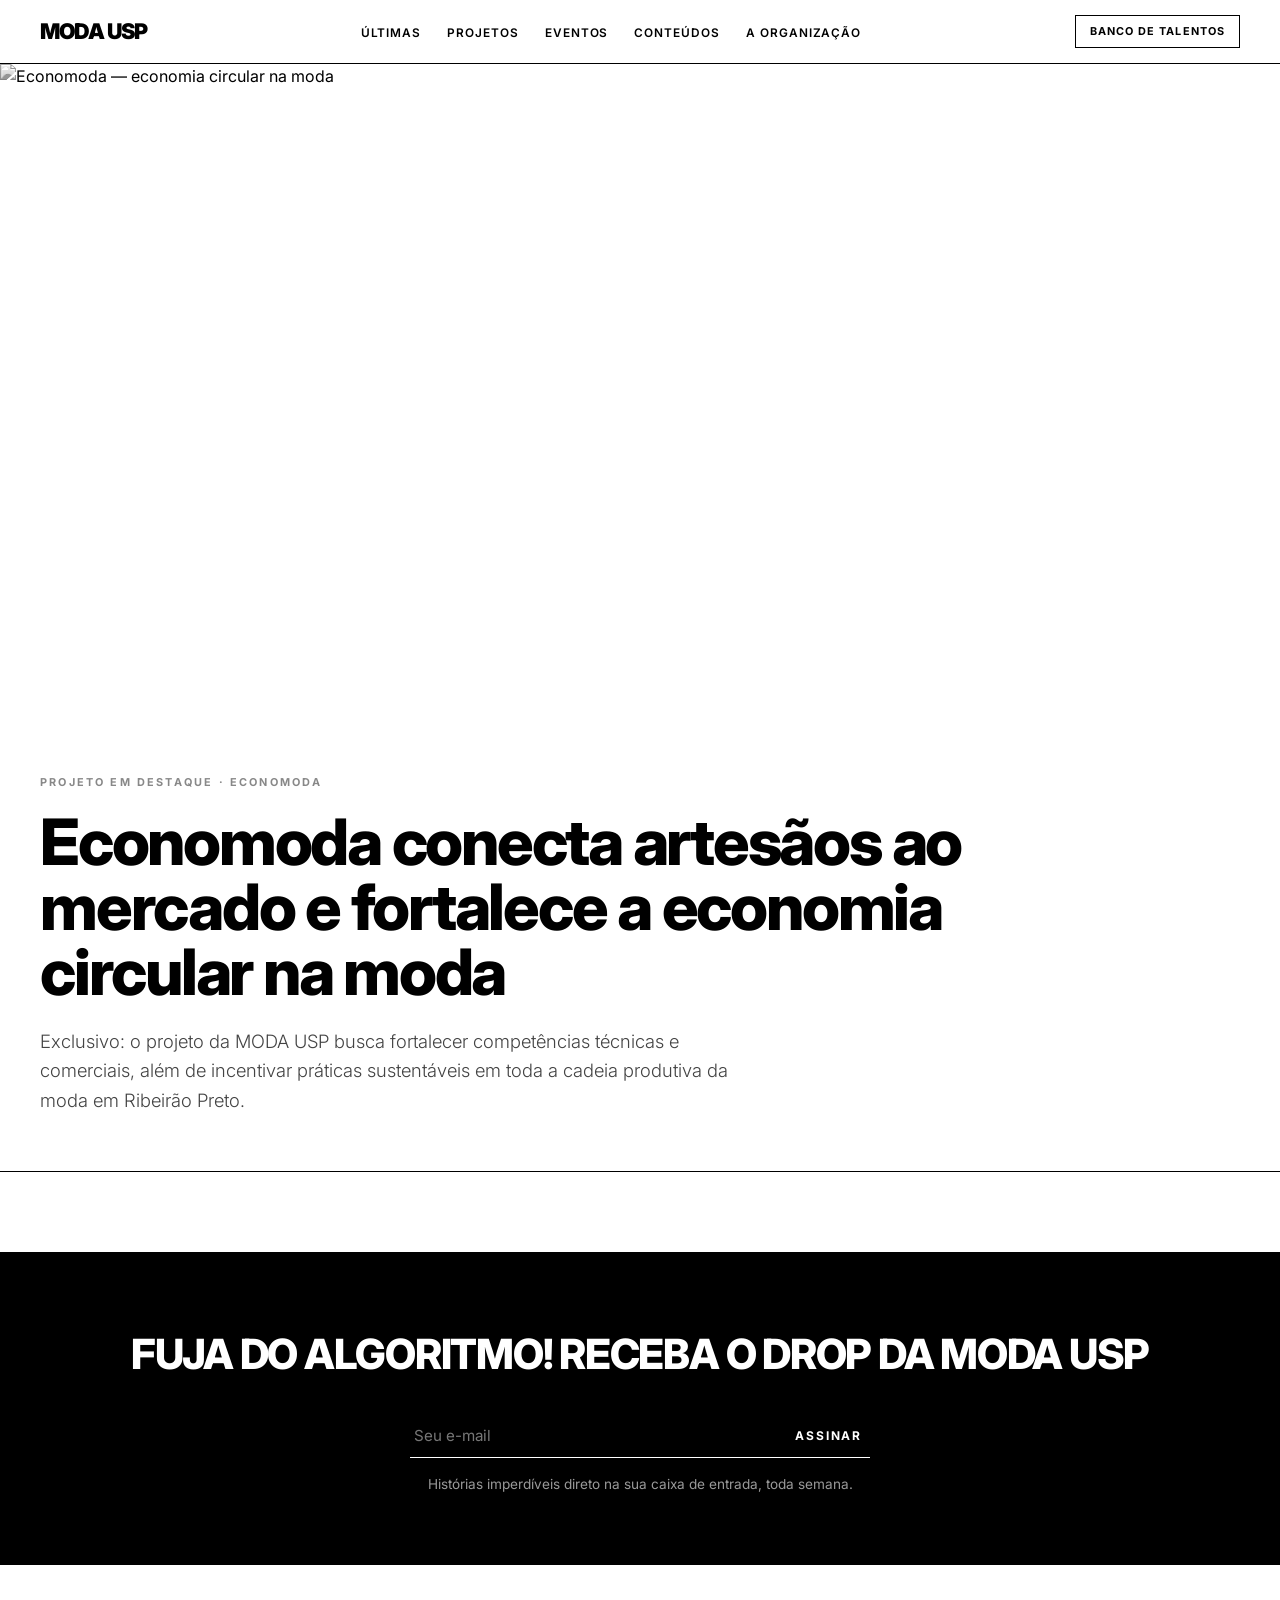
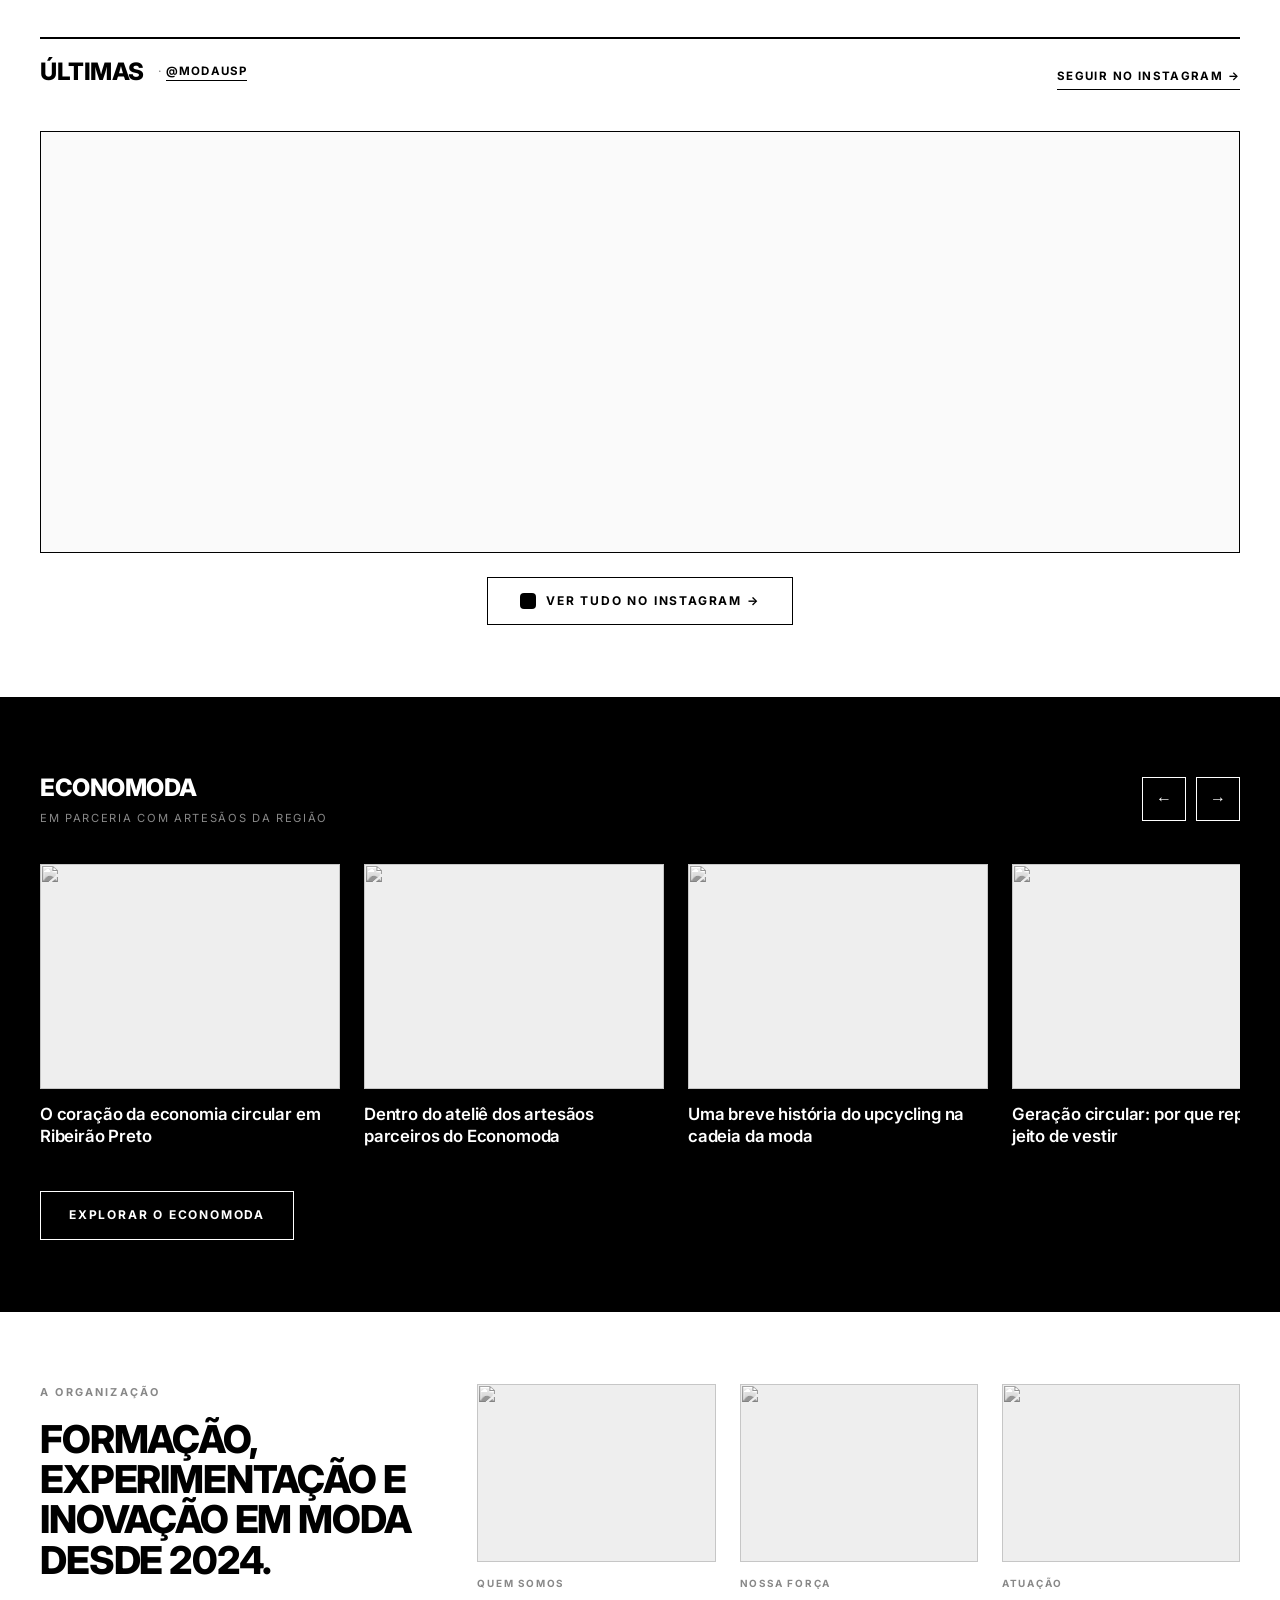
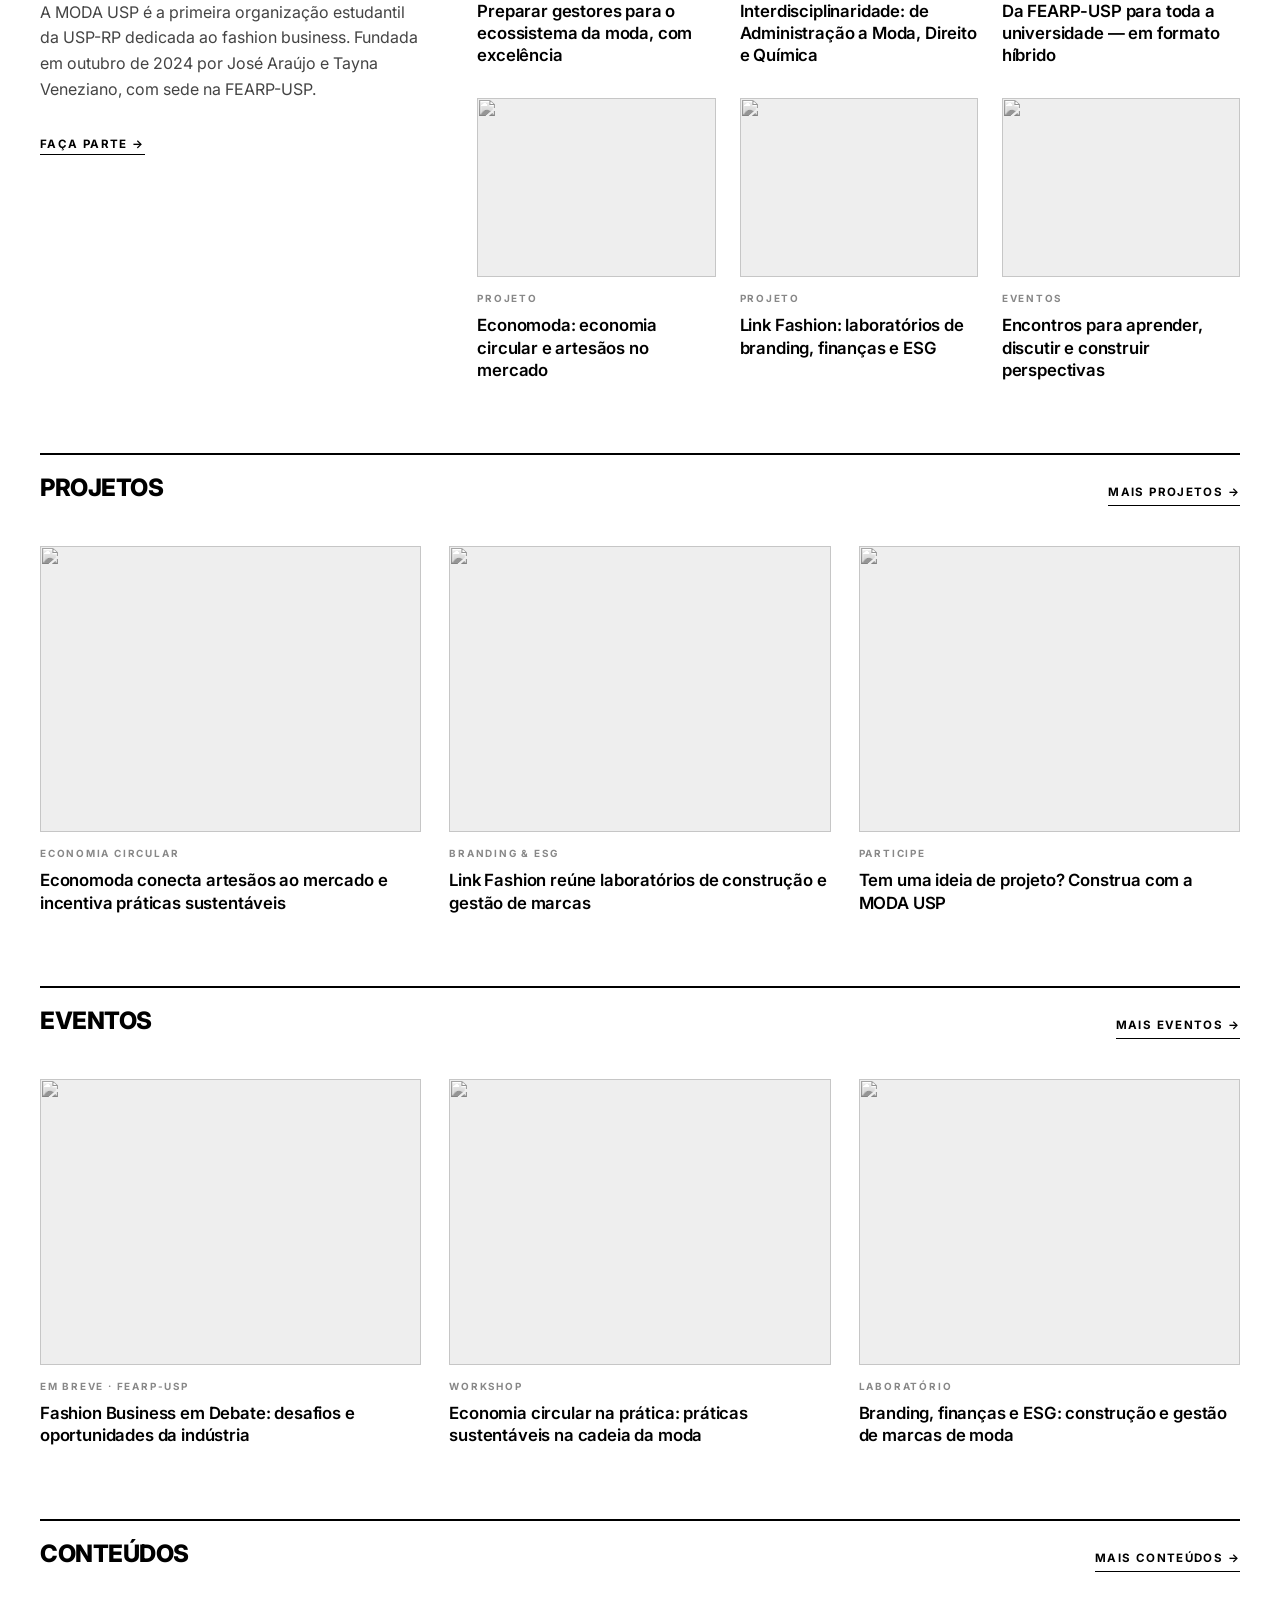
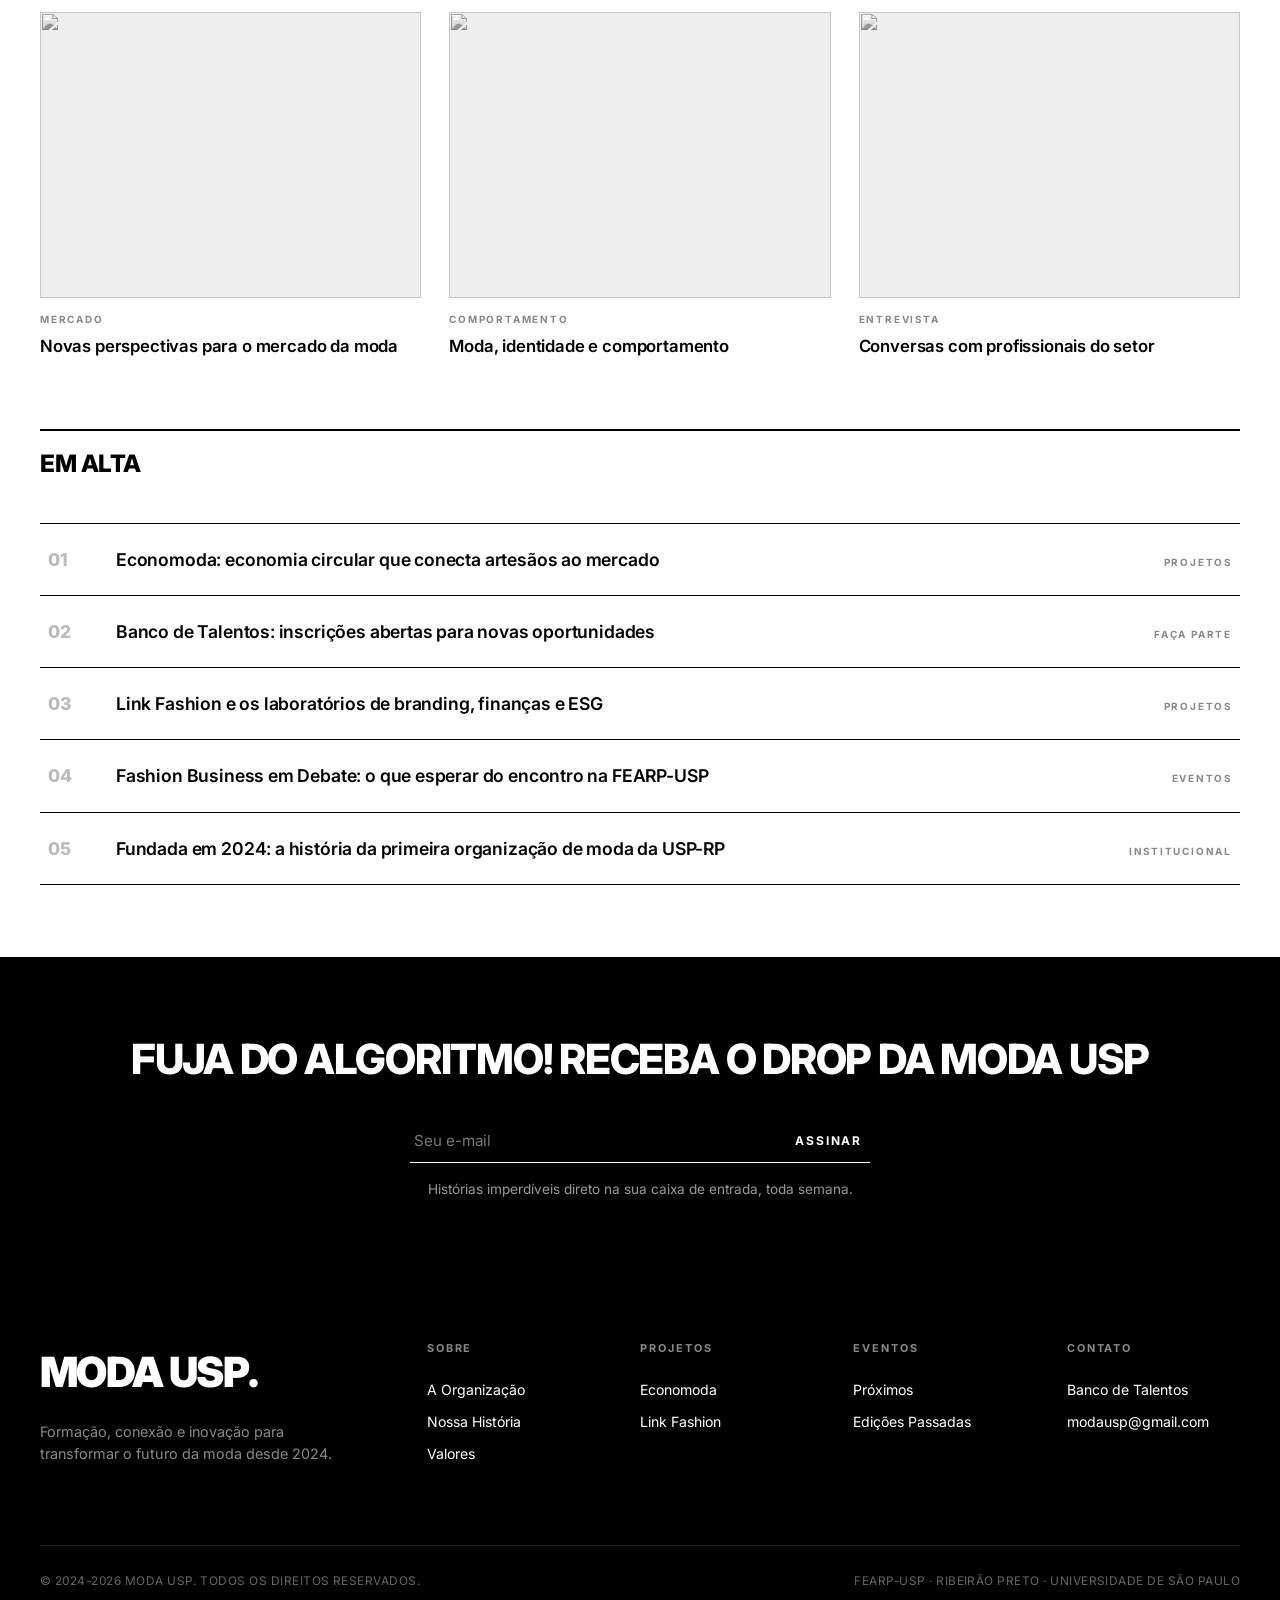
==== commit bd3559d6: "Update index.html" ====
--- a/index.html
+++ b/index.html
@@ -76,10 +76,13 @@
             align-items: baseline;
             border-top: 2px solid #000;
             padding-top: 14px; margin-bottom: 40px;
+            gap: 20px;
+            flex-wrap: wrap;
         }
         .dz-section-head h2 {
             font-weight: 800; font-size: 1.5rem;
             letter-spacing: -0.02em; text-transform: uppercase;
+            display: flex; align-items: center; gap: 14px;
         }
         .dz-section-head h2 a:hover { text-decoration: underline; opacity: 1; }
         .dz-more {
@@ -116,7 +119,7 @@
         }
         .dz-card:hover h3 { text-decoration: underline; opacity: 1; }
 
-        /* Carrossel (Dazed League) */
+        /* === CARROSSEL (Dazed League) === */
         .dz-strip { background: #000; color: #fff; padding: 72px 0; }
         .dz-strip-inner { max-width: 1400px; margin: 0 auto; padding: 0 40px; }
         .dz-strip-head {
@@ -157,7 +160,7 @@
         }
         .dz-strip-cta:hover { background: #fff; color: #000; opacity: 1; }
 
-        /* A Organização (The Magazine style) */
+        /* === A ORGANIZAÇÃO (The Magazine) === */
         .dz-mag {
             display: grid;
             grid-template-columns: 1fr 2fr;
@@ -179,7 +182,7 @@
             gap: 32px 24px;
         }
 
-        /* Em Alta (Trending) */
+        /* === EM ALTA (Trending) === */
         .dz-trending ol { list-style: none; counter-reset: trend; }
         .dz-trending li {
             counter-increment: trend;
@@ -209,6 +212,84 @@
             color: #888;
         }
 
+        /* ==========================================
+           FEED DO INSTAGRAM — Seção Últimas
+           ========================================== */
+        .insta-handle {
+            font-size: 0.72rem;
+            font-weight: 500;
+            letter-spacing: 0.1em;
+            color: #888;
+            text-transform: uppercase;
+        }
+        .insta-handle a {
+            color: #000;
+            font-weight: 700;
+            border-bottom: 1px solid #000;
+            padding-bottom: 2px;
+            transition: all 0.25s ease;
+        }
+        .insta-handle a:hover {
+            background: #000;
+            color: #fff;
+            opacity: 1;
+        }
+        
+        .insta-feed {
+            position: relative;
+            overflow: hidden;
+            background: #fafafa;
+            border: 1px solid #000;
+        }
+        
+        /* Widget LightWidget herda o tratamento P&B do site */
+        .insta-feed iframe.lightwidget-widget {
+            width: 100% !important;
+            border: none !important;
+            display: block;
+            filter: grayscale(100%) contrast(1.1);
+            transition: filter 0.6s ease;
+            min-height: 420px;
+        }
+        
+        /* Ao passar o mouse, o feed "ganha vida" em cor */
+        .insta-feed:hover iframe.lightwidget-widget {
+            filter: grayscale(0%) contrast(1);
+        }
+        
+        /* Footer visual da seção */
+        .insta-footer {
+            margin-top: 24px;
+            display: flex;
+            justify-content: center;
+        }
+        .insta-footer a {
+            display: inline-flex;
+            align-items: center;
+            gap: 10px;
+            padding: 14px 32px;
+            border: 1px solid #000;
+            font-size: 0.75rem;
+            font-weight: 700;
+            letter-spacing: 0.15em;
+            text-transform: uppercase;
+            transition: all 0.25s ease;
+        }
+        .insta-footer a:hover {
+            background: #000;
+            color: #fff;
+            opacity: 1;
+        }
+        .insta-footer a::before {
+            content: '';
+            width: 16px; height: 16px;
+            background: #000;
+            border-radius: 4px;
+            transition: background 0.25s ease;
+        }
+        .insta-footer a:hover::before { background: #fff; }
+
+        /* === RESPONSIVE === */
         @media (max-width: 1024px) {
             .dz-grid { grid-template-columns: repeat(2, 1fr); }
             .dz-mag { grid-template-columns: 1fr; gap: 40px; }
@@ -222,6 +303,8 @@
             .dz-strip-inner { padding: 0 20px; }
             .dz-trending a { gap: 16px; }
             .dz-trending .t-cat { display: none; }
+            .dz-section-head { flex-direction: column; align-items: flex-start; }
+            .insta-feed iframe.lightwidget-widget { min-height: 520px; }
         }
     </style>
 </head>
@@ -276,53 +359,26 @@
     <p>Histórias imperdíveis direto na sua caixa de entrada, toda semana.</p>
 </section>
 
-<!-- ÚLTIMAS -->
+<!-- ==================================================
+     ÚLTIMAS · FEED DO INSTAGRAM (ATUALIZADO)
+     ================================================== -->
 <section class="dz-section" id="ultimas">
     <div class="dz-section-head">
-        <h2>Últimas</h2>
-        <a href="conteudos.html" class="dz-more">Ver tudo →</a>
-    </div>
-    <div class="dz-grid">
-        <a href="projetos.html#link-fashion" class="dz-card">
-            <div class="dz-thumb"><img src="https://images.unsplash.com/photo-1552664730-d307ca884978?auto=format&fit=crop&w=800&q=80" alt="Link Fashion" loading="lazy"></div>
-            <div class="dz-cat">Projetos</div>
-            <h3>Link Fashion abre laboratórios de branding, finanças e ESG</h3>
-        </a>
-        <a href="eventos.html" class="dz-card">
-            <div class="dz-thumb"><img src="https://images.unsplash.com/photo-1540575467063-178a50c2df87?auto=format&fit=crop&w=800&q=80" alt="Evento" loading="lazy"></div>
-            <div class="dz-cat">Eventos</div>
-            <h3>Fashion Business em Debate: em breve, na FEARP-USP</h3>
-        </a>
-        <a href="conteudos.html" class="dz-card">
-            <div class="dz-thumb"><img src="https://images.unsplash.com/photo-1490481651871-ab68de25d43d?auto=format&fit=crop&w=800&q=80" alt="Mercado" loading="lazy"></div>
-            <div class="dz-cat">Mercado</div>
-            <h3>Novas perspectivas para o mercado da moda</h3>
-        </a>
-        <a href="sobre.html" class="dz-card">
-            <div class="dz-thumb"><img src="https://images.unsplash.com/photo-1556761175-b413da4baf72?auto=format&fit=crop&w=800&q=80" alt="Organização" loading="lazy"></div>
-            <div class="dz-cat">Institucional</div>
-            <h3>MODA USP: a primeira organização de fashion business da USP-RP</h3>
-        </a>
-        <a href="conteudos.html" class="dz-card">
-            <div class="dz-thumb"><img src="https://images.unsplash.com/photo-1503342217505-b0a15ec3261c?auto=format&fit=crop&w=800&q=80" alt="Comportamento" loading="lazy"></div>
-            <div class="dz-cat">Comportamento</div>
-            <h3>Moda, identidade e comportamento</h3>
-        </a>
-        <a href="conteudos.html" class="dz-card">
-            <div class="dz-thumb"><img src="https://images.unsplash.com/photo-1556740749-887f6717d7e4?auto=format&fit=crop&w=800&q=80" alt="Entrevista" loading="lazy"></div>
-            <div class="dz-cat">Entrevista</div>
-            <h3>Conversas com profissionais do setor</h3>
-        </a>
-        <a href="contato.html" class="dz-card">
-            <div class="dz-thumb"><img src="https://images.unsplash.com/photo-1522202176988-66273c2fd55f?auto=format&fit=crop&w=800&q=80" alt="Banco de talentos" loading="lazy"></div>
-            <div class="dz-cat">Banco de Talentos</div>
-            <h3>Inscrições abertas: entre para o radar de oportunidades</h3>
-        </a>
-        <a href="sobre.html" class="dz-card">
-            <div class="dz-thumb"><img src="https://images.unsplash.com/photo-1529139574466-a303027c1d8b?auto=format&fit=crop&w=800&q=80" alt="Valores" loading="lazy"></div>
-            <div class="dz-cat">Valores</div>
-            <h3>Inovação, sustentabilidade, colaboração e diversidade</h3>
-        </a>
+        <h2>
+            Últimas 
+            <span class="insta-handle">· <a href="https://instagram.com/modausp" target="_blank" rel="noopener">@modausp</a></span>
+        </h2>
+        <a href="https://instagram.com/modausp" target="_blank" rel="noopener" class="dz-more">Seguir no Instagram →</a>
+    </div>
+
+    <div class="insta-feed">
+        <!-- LightWidget WIDGET -->
+        <script src="https://cdn.lightwidget.com/widgets/lightwidget.js"></script>
+        <iframe src="//lightwidget.com/widgets/076cb0ef476c5a2989548f05bbbcfa49.html" scrolling="no" allowtransparency="true" class="lightwidget-widget" style="width:100%;border:0;overflow:hidden;"></iframe>
+    </div>
+
+    <div class="insta-footer">
+        <a href="https://instagram.com/modausp" target="_blank" rel="noopener">Ver tudo no Instagram →</a>
     </div>
 </section>
 
@@ -555,6 +611,7 @@
 
 <script src="script.js"></script>
 <script>
+    // Carrossel Economoda
     const track = document.getElementById('strip-track');
     document.getElementById('strip-prev').addEventListener('click', () => {
         track.scrollBy({ left: -340, behavior: 'smooth' });
@@ -562,6 +619,8 @@
     document.getElementById('strip-next').addEventListener('click', () => {
         track.scrollBy({ left: 340, behavior: 'smooth' });
     });
+    
+    // Newsletter (feedback visual)
     document.querySelectorAll('.dz-drop-form').forEach(form => {
         form.addEventListener('submit', e => {
             e.preventDefault();
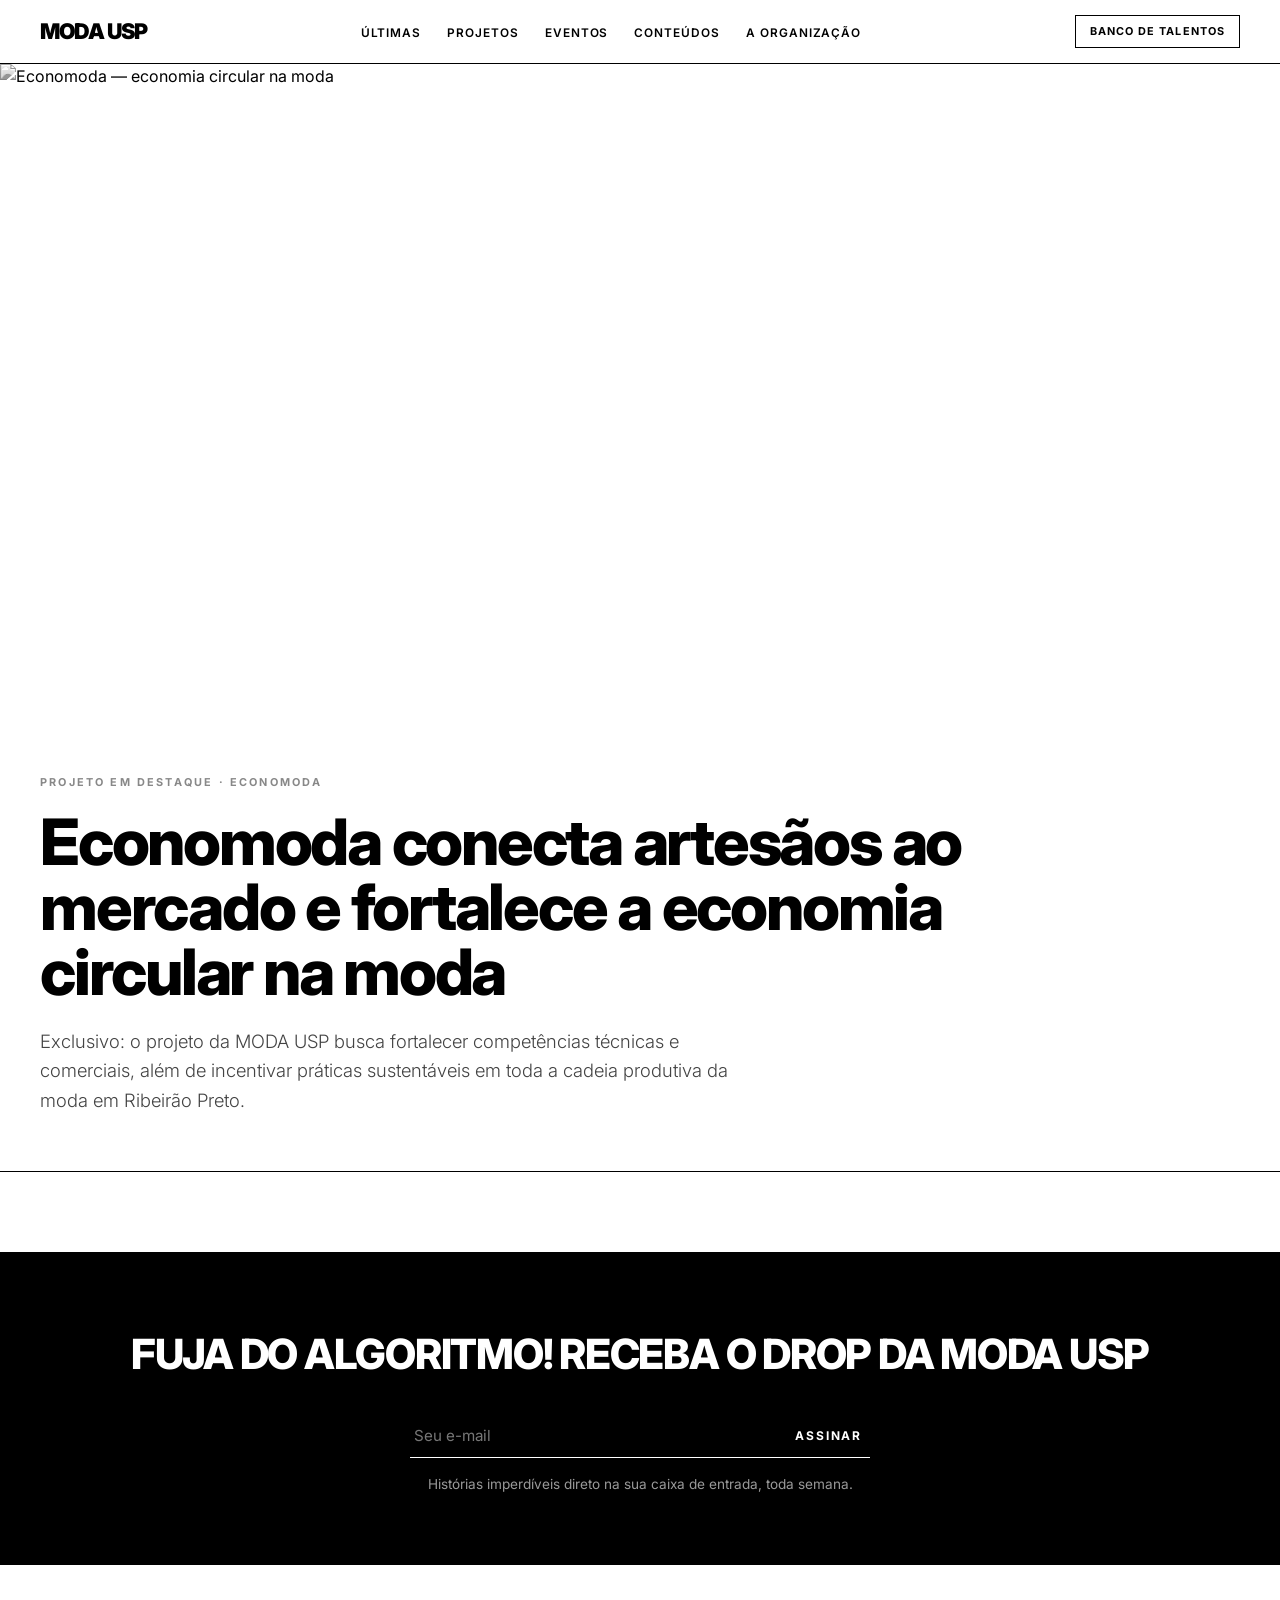
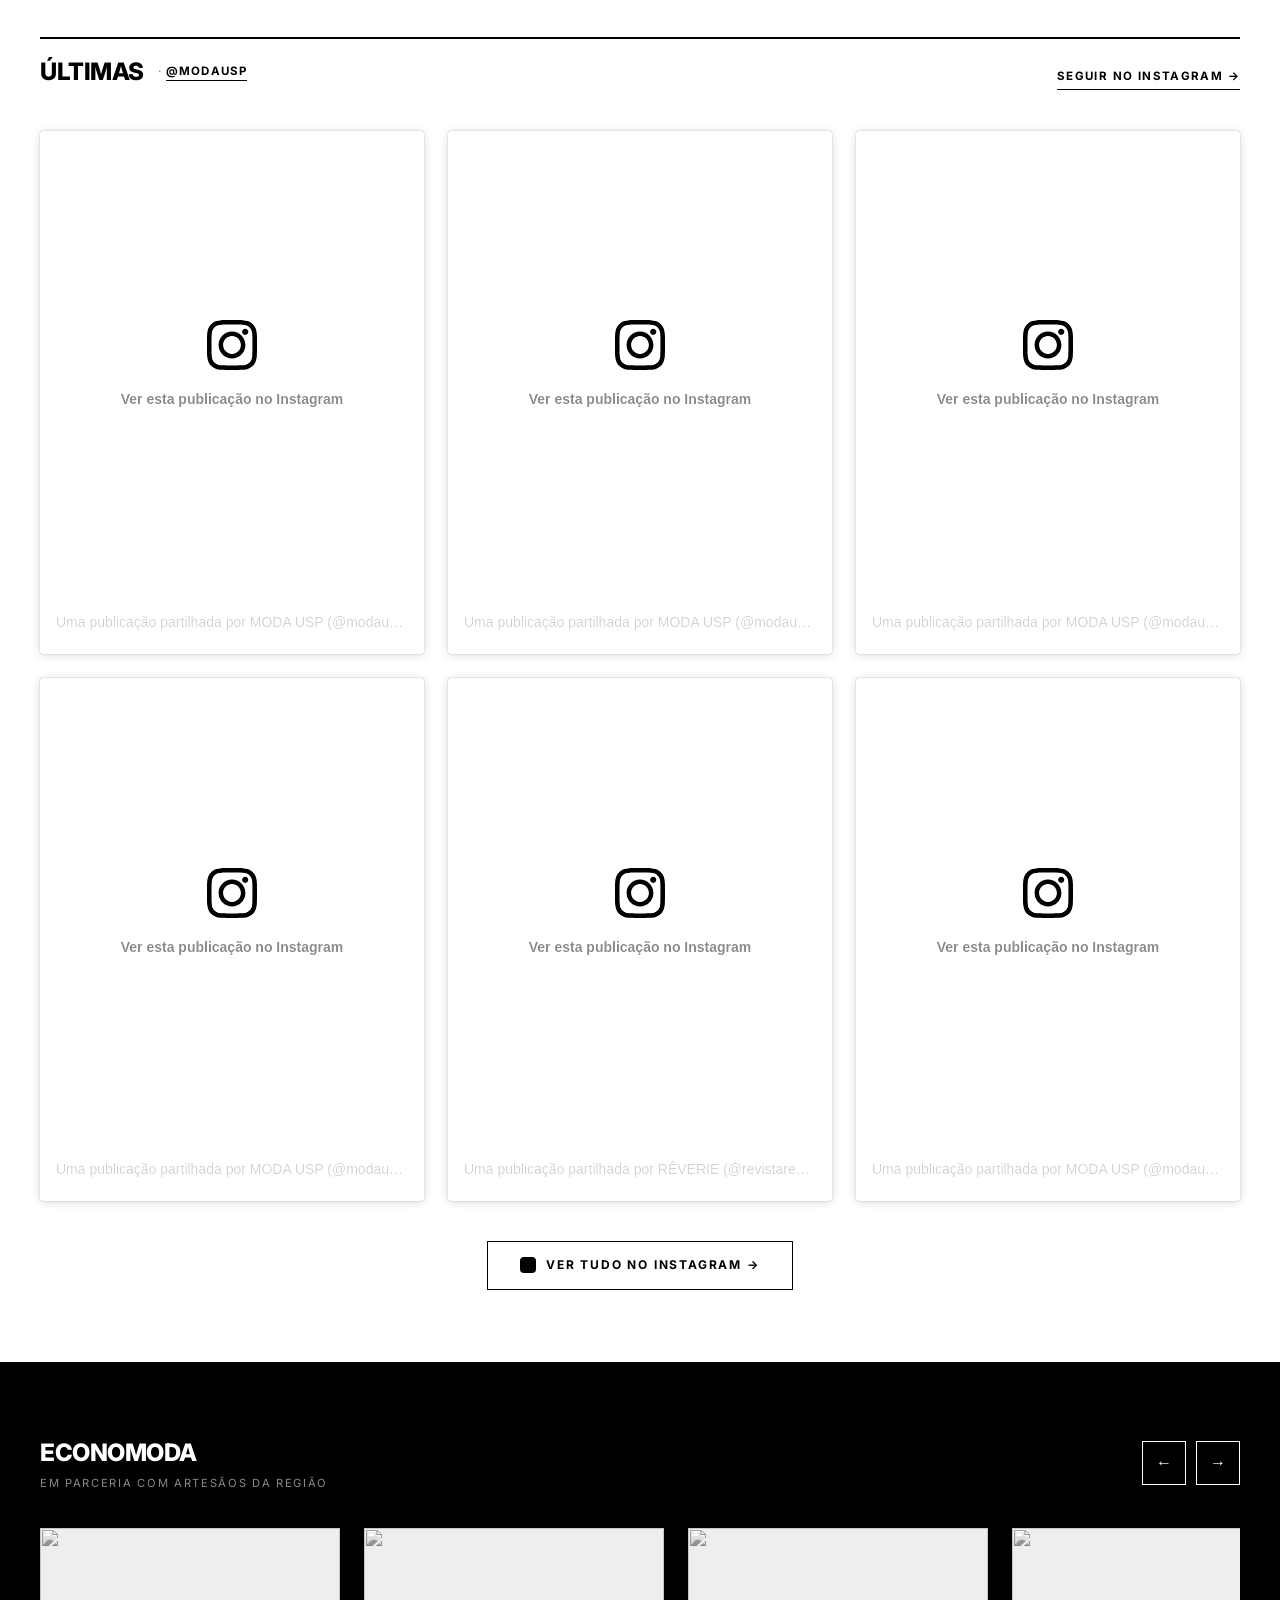
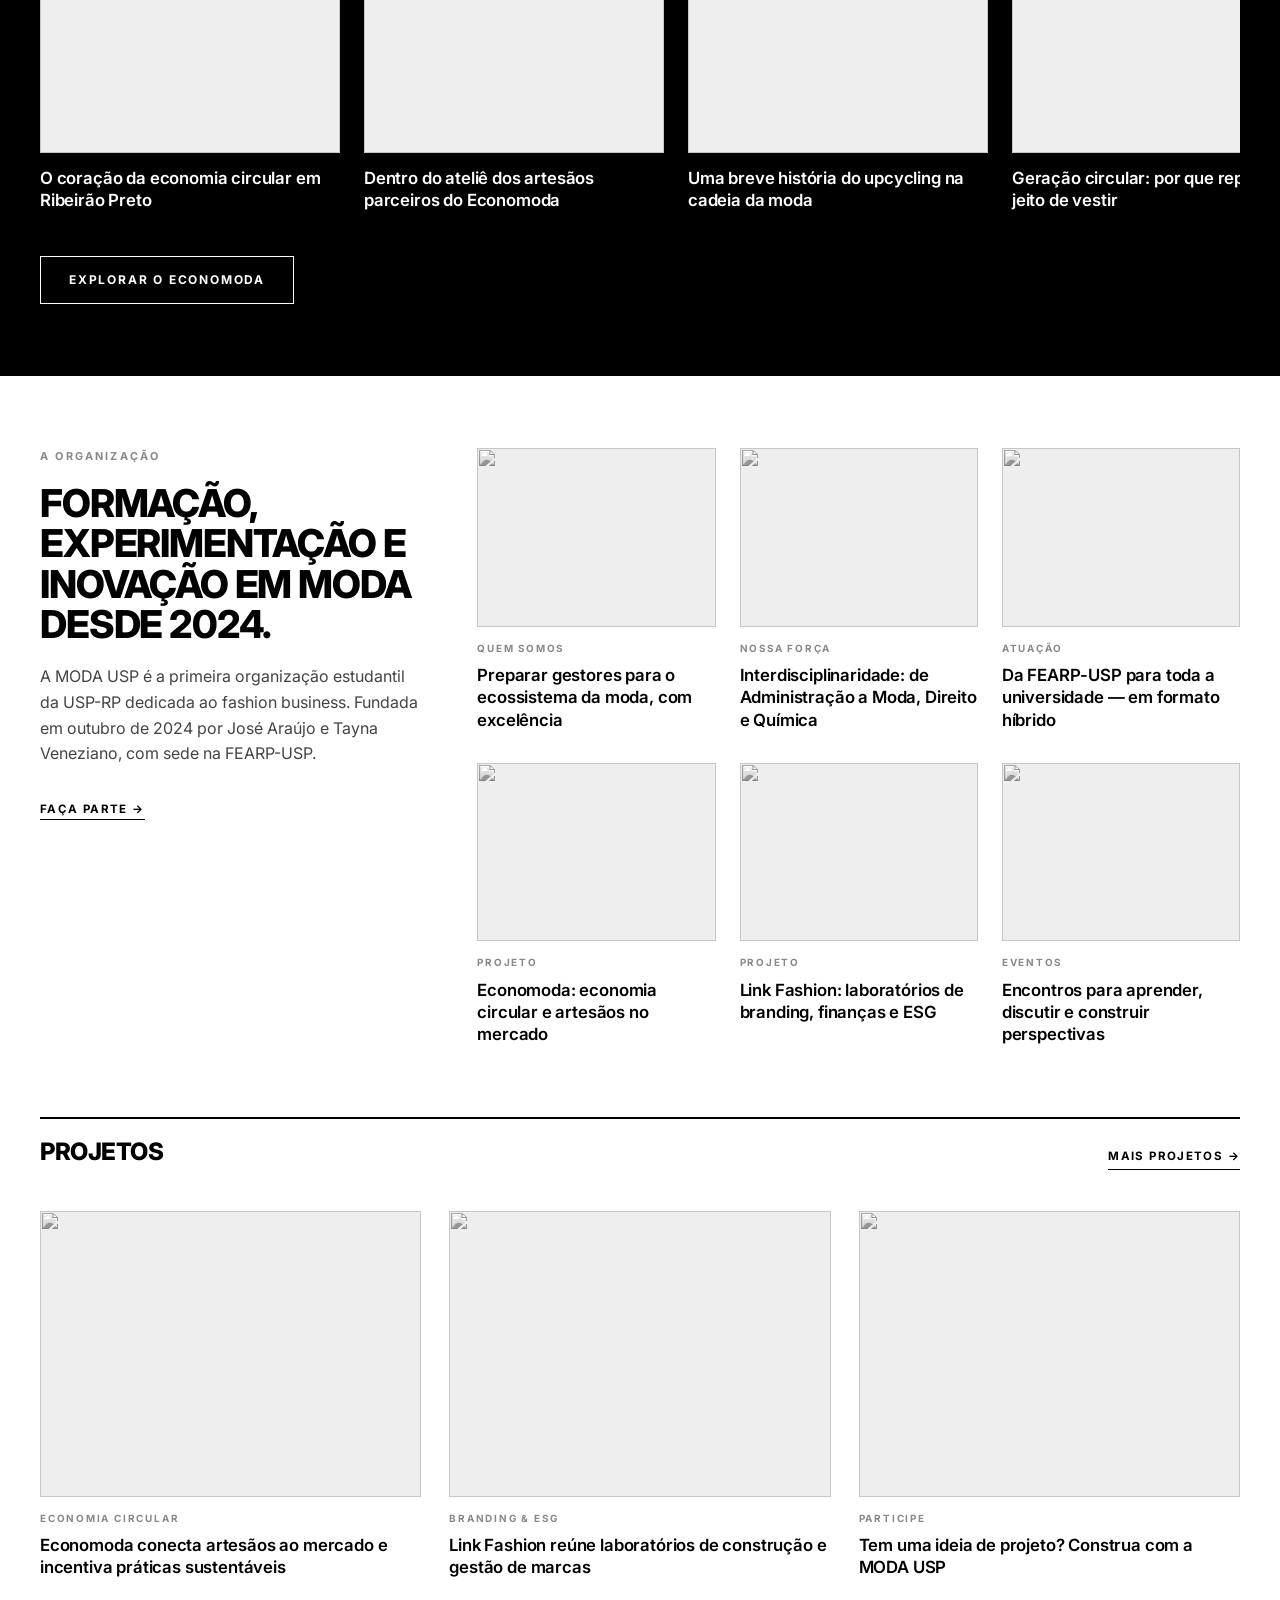
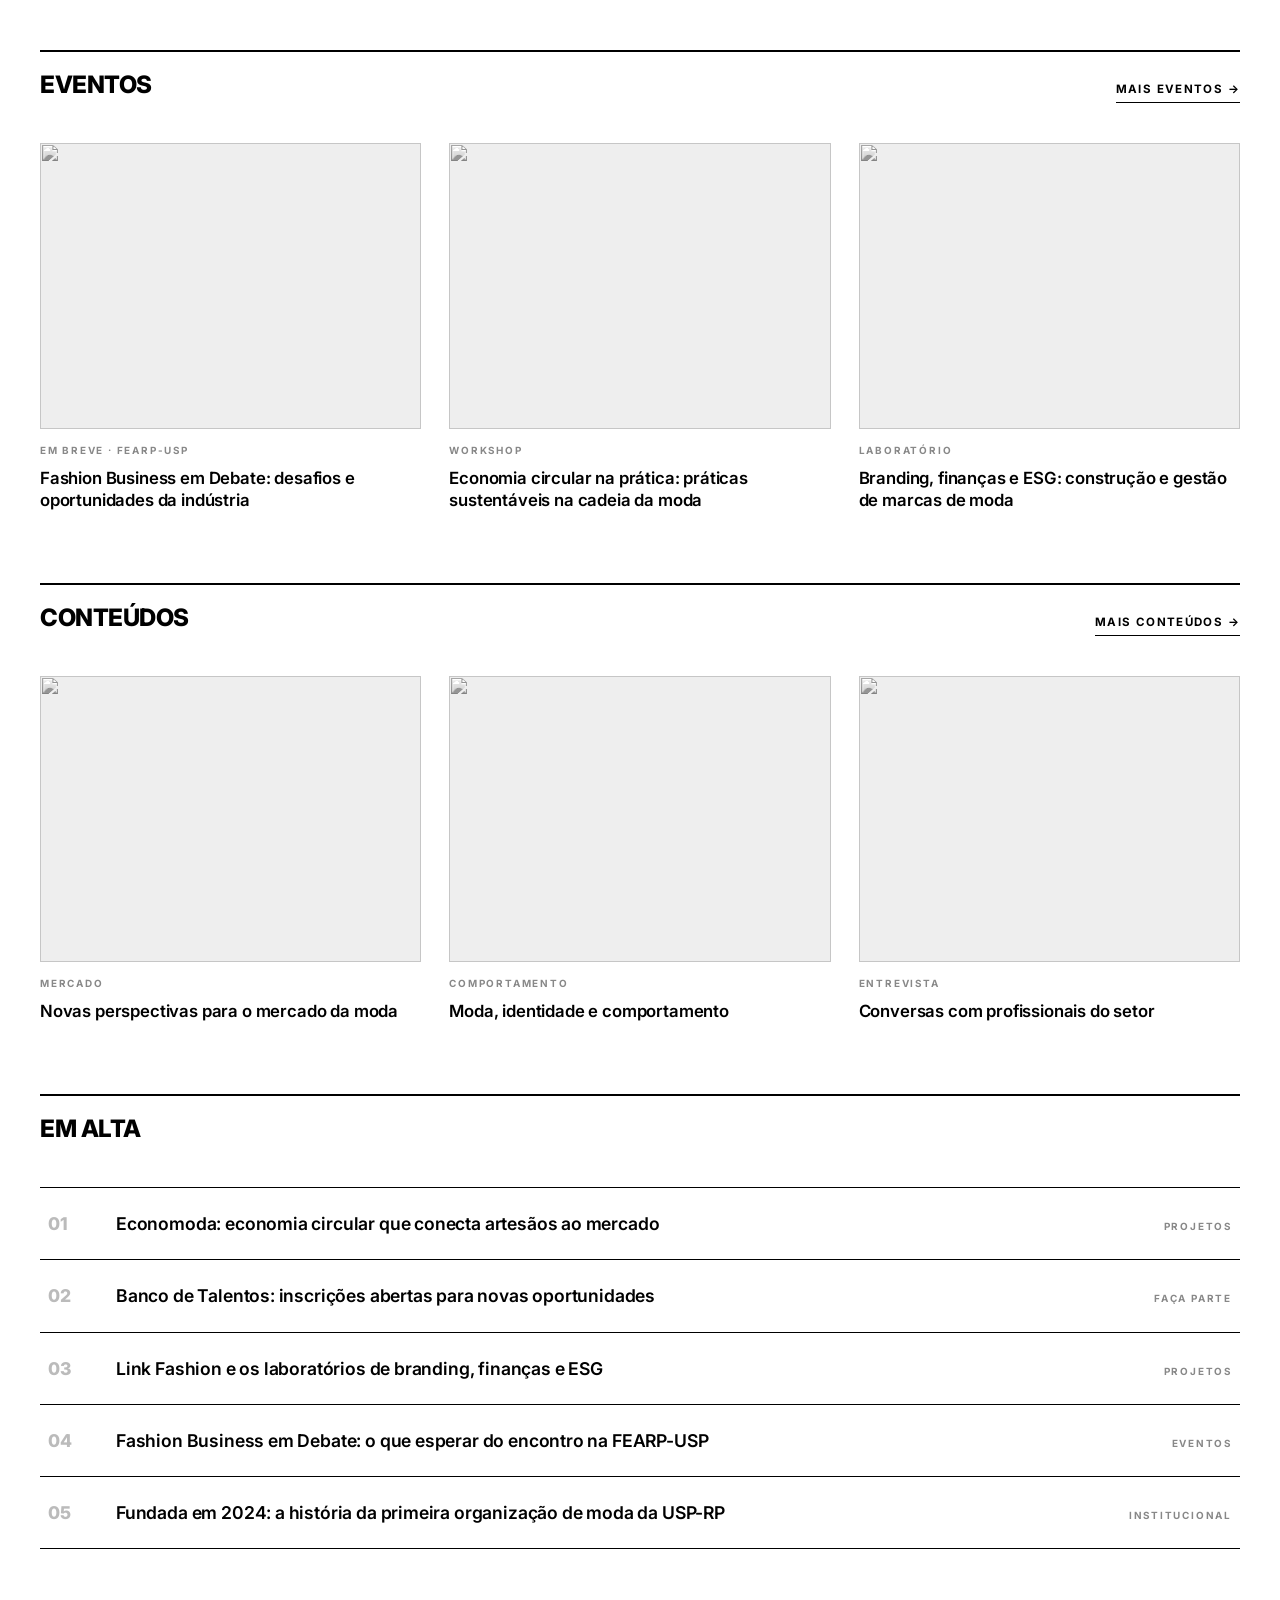
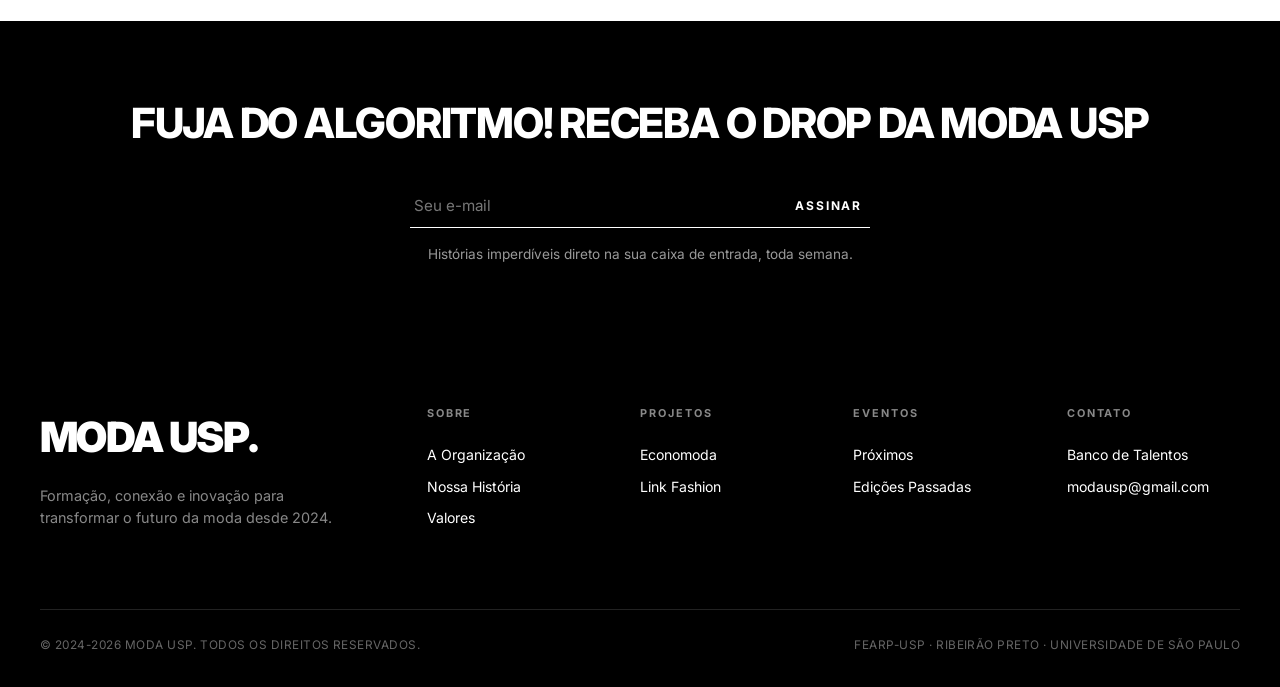
==== commit bb8aa6c1: "Update index.html" ====
--- a/index.html
+++ b/index.html
@@ -213,7 +213,7 @@
         }
 
         /* ==========================================
-           FEED DO INSTAGRAM — Seção Últimas
+           FEED DO INSTAGRAM — EMBEDS NATIVOS
            ========================================== */
         .insta-handle {
             font-size: 0.72rem;
@@ -235,31 +235,31 @@
             opacity: 1;
         }
         
-        .insta-feed {
-            position: relative;
-            overflow: hidden;
-            background: #fafafa;
-            border: 1px solid #000;
+        .insta-grid {
+            display: grid;
+            grid-template-columns: repeat(3, 1fr);
+            gap: 24px;
         }
         
-        /* Widget LightWidget herda o tratamento P&B do site */
-        .insta-feed iframe.lightwidget-widget {
+        /* Instagram embeds herdam o tratamento P&B do site */
+        .insta-grid .instagram-media {
+            margin: 0 !important;
+            min-width: 0 !important;
+            max-width: 100% !important;
             width: 100% !important;
-            border: none !important;
-            display: block;
             filter: grayscale(100%) contrast(1.1);
-            transition: filter 0.6s ease;
-            min-height: 420px;
+            transition: filter 0.6s ease, transform 0.4s ease;
         }
         
-        /* Ao passar o mouse, o feed "ganha vida" em cor */
-        .insta-feed:hover iframe.lightwidget-widget {
+        /* Ao passar o mouse, o post "ganha vida" em cor */
+        .insta-grid .instagram-media:hover {
             filter: grayscale(0%) contrast(1);
+            transform: translateY(-4px);
         }
         
         /* Footer visual da seção */
         .insta-footer {
-            margin-top: 24px;
+            margin-top: 40px;
             display: flex;
             justify-content: center;
         }
@@ -294,9 +294,11 @@
             .dz-grid { grid-template-columns: repeat(2, 1fr); }
             .dz-mag { grid-template-columns: 1fr; gap: 40px; }
             .dz-mag-grid { grid-template-columns: repeat(2, 1fr); }
+            .insta-grid { grid-template-columns: repeat(2, 1fr); }
         }
         @media (max-width: 640px) {
             .dz-grid, .dz-grid.cols-3, .dz-mag-grid { grid-template-columns: 1fr; }
+            .insta-grid { grid-template-columns: 1fr; }
             .dz-section { padding: 56px 20px; }
             .dz-hero-head { padding: 32px 20px 40px; }
             .dz-hero-img { height: 52vh; min-height: 320px; }
@@ -304,7 +306,6 @@
             .dz-trending a { gap: 16px; }
             .dz-trending .t-cat { display: none; }
             .dz-section-head { flex-direction: column; align-items: flex-start; }
-            .insta-feed iframe.lightwidget-widget { min-height: 520px; }
         }
     </style>
 </head>
@@ -360,7 +361,7 @@
 </section>
 
 <!-- ==================================================
-     ÚLTIMAS · FEED DO INSTAGRAM (ATUALIZADO)
+     ÚLTIMAS · FEED DO INSTAGRAM (EMBEDS NATIVOS)
      ================================================== -->
 <section class="dz-section" id="ultimas">
     <div class="dz-section-head">
@@ -371,10 +372,24 @@
         <a href="https://instagram.com/modausp" target="_blank" rel="noopener" class="dz-more">Seguir no Instagram →</a>
     </div>
 
-    <div class="insta-feed">
-        <!-- LightWidget WIDGET -->
-        <script src="https://cdn.lightwidget.com/widgets/lightwidget.js"></script>
-        <iframe src="//lightwidget.com/widgets/076cb0ef476c5a2989548f05bbbcfa49.html" scrolling="no" allowtransparency="true" class="lightwidget-widget" style="width:100%;border:0;overflow:hidden;"></iframe>
+    <div class="insta-grid">
+        <!-- Post 1 -->
+        <blockquote class="instagram-media" data-instgrm-permalink="https://www.instagram.com/p/DdjrROuiU-5/?utm_source=ig_embed&amp;utm_campaign=loading" data-instgrm-version="14" style=" background:#FFF; border:0; border-radius:3px; box-shadow:0 0 1px 0 rgba(0,0,0,0.5),0 1px 10px 0 rgba(0,0,0,0.15); margin: 1px; max-width:540px; min-width:326px; padding:0; width:99.375%; width:-webkit-calc(100% - 2px); width:calc(100% - 2px);"><div style="padding:16px;"> <a href="https://www.instagram.com/p/DdjrROuiU-5/?utm_source=ig_embed&amp;utm_campaign=loading" style=" background:#FFFFFF; line-height:0; padding:0 0; text-align:center; text-decoration:none; width:100%;" target="_blank"> <div style=" display: flex; flex-direction: row; align-items: center;"> <div style="background-color: #F4F4F4; border-radius: 50%; flex-grow: 0; height: 40px; margin-right: 14px; width: 40px;"></div> <div style="display: flex; flex-direction: column; flex-grow: 1; justify-content: center;"> <div style=" background-color: #F4F4F4; border-radius: 4px; flex-grow: 0; height: 14px; margin-bottom: 6px; width: 100px;"></div> <div style=" background-color: #F4F4F4; border-radius: 4px; flex-grow: 0; height: 14px; width: 60px;"></div></div></div><div style="padding: 19% 0;"></div> <div style="display:block; height:50px; margin:0 auto 12px; width:50px;"><svg width="50px" height="50px" viewBox="0 0 60 60" version="1.1" xmlns="https://www.w3.org/2000/svg" xmlns:xlink="https://www.w3.org/1999/xlink"><g stroke="none" stroke-width="1" fill="none" fill-rule="evenodd"><g transform="translate(-511.000000, -20.000000)" fill="#000000"><g><path d="M556.869,30.41 C554.814,30.41 553.148,32.076 553.148,34.131 C553.148,36.186 554.814,37.852 556.869,37.852 C558.924,37.852 560.59,36.186 560.59,34.131 C560.59,32.076 558.924,30.41 556.869,30.41 M541,60.657 C535.114,60.657 530.342,55.887 530.342,50 C530.342,44.114 535.114,39.342 541,39.342 C546.887,39.342 551.658,44.114 551.658,50 C551.658,55.887 546.887,60.657 541,60.657 M541,33.886 C532.1,33.886 524.886,41.1 524.886,50 C524.886,58.899 532.1,66.113 541,66.113 C549.9,66.113 557.115,58.899 557.115,50 C557.115,41.1 549.9,33.886 541,33.886 M565.378,62.101 C565.244,65.022 564.756,66.606 564.346,67.663 C563.803,69.06 563.154,70.057 562.106,71.106 C561.058,72.155 560.06,72.803 558.662,73.347 C557.607,73.757 556.021,74.244 553.102,74.378 C549.944,74.521 548.997,74.552 541,74.552 C533.003,74.552 532.056,74.521 528.898,74.378 C525.979,74.244 524.393,73.757 523.338,73.347 C521.94,72.803 520.942,72.155 519.894,71.106 C518.846,70.057 518.197,69.06 517.654,67.663 C517.244,66.606 516.755,65.022 516.623,62.101 C516.479,58.943 516.448,57.996 516.448,50 C516.448,42.003 516.479,41.056 516.623,37.899 C516.755,34.978 517.244,33.391 517.654,32.338 C518.197,30.938 518.846,29.942 519.894,28.894 C520.942,27.846 521.94,27.196 523.338,26.654 C524.393,26.244 525.979,25.756 528.898,25.623 C532.057,25.479 533.004,25.448 541,25.448 C548.997,25.448 549.943,25.479 553.102,25.623 C556.021,25.756 557.607,26.244 558.662,26.654 C560.06,27.196 561.058,27.846 562.106,28.894 C563.154,29.942 563.803,30.938 564.346,32.338 C564.756,33.391 565.244,34.978 565.378,37.899 C565.522,41.056 565.552,42.003 565.552,50 C565.552,57.996 565.522,58.943 565.378,62.101 M570.82,37.631 C570.674,34.438 570.167,32.258 569.425,30.349 C568.659,28.377 567.633,26.702 565.965,25.035 C564.297,23.368 562.623,22.342 560.652,21.575 C558.743,20.834 556.562,20.326 553.369,20.18 C550.169,20.033 549.148,20 541,20 C532.853,20 531.831,20.033 528.631,20.18 C525.438,20.326 523.257,20.834 521.349,21.575 C519.376,22.342 517.703,23.368 516.035,25.035 C514.368,26.702 513.342,28.377 512.574,30.349 C511.834,32.258 511.326,34.438 511.181,37.631 C511.035,40.831 511,41.851 511,50 C511,58.147 511.035,59.17 511.181,62.369 C511.326,65.562 511.834,67.743 512.574,69.651 C513.342,71.625 514.368,73.296 516.035,74.965 C517.703,76.634 519.376,77.658 521.349,78.425 C523.257,79.167 525.438,79.673 528.631,79.82 C531.831,79.965 532.853,80.001 541,80.001 C549.148,80.001 550.169,79.965 553.369,79.82 C556.562,79.673 558.743,79.167 560.652,78.425 C562.623,77.658 564.297,76.634 565.965,74.965 C567.633,73.296 568.659,71.625 569.425,69.651 C570.167,67.743 570.674,65.562 570.82,62.369 C570.966,59.17 571,58.147 571,50 C571,41.851 570.966,40.831 570.82,37.631"></path></g></g></g></svg></div><div style="padding-top: 8px;"> <div style=" color:#3897f0; font-family:Arial,sans-serif; font-size:14px; font-style:normal; font-weight:550; line-height:18px;">Ver esta publicação no Instagram</div></div><div style="padding: 12.5% 0;"></div> <div style="display: flex; flex-direction: row; margin-bottom: 14px; align-items: center;"><div> <div style="background-color: #F4F4F4; border-radius: 50%; height: 12.5px; width: 12.5px; transform: translateX(0px) translateY(7px);"></div> <div style="background-color: #F4F4F4; height: 12.5px; transform: rotate(-45deg) translateX(3px) translateY(1px); width: 12.5px; flex-grow: 0; margin-right: 14px; margin-left: 2px;"></div> <div style="background-color: #F4F4F4; border-radius: 50%; height: 12.5px; width: 12.5px; transform: translateX(9px) translateY(-18px);"></div></div><div style="margin-left: 8px;"> <div style=" background-color: #F4F4F4; border-radius: 50%; flex-grow: 0; height: 20px; width: 20px;"></div> <div style=" width: 0; height: 0; border-top: 2px solid transparent; border-left: 6px solid #f4f4f4; border-bottom: 2px solid transparent; transform: translateX(16px) translateY(-4px) rotate(30deg)"></div></div><div style="margin-left: auto;"> <div style=" width: 0px; border-top: 8px solid #F4F4F4; border-right: 8px solid transparent; transform: translateY(16px);"></div> <div style=" background-color: #F4F4F4; flex-grow: 0; height: 12px; width: 16px; transform: translateY(-4px);"></div> <div style=" width: 0; height: 0; border-top: 8px solid #F4F4F4; border-left: 8px solid transparent; transform: translateY(-4px) translateX(8px);"></div></div></div> <div style="display: flex; flex-direction: column; flex-grow: 1; justify-content: center; margin-bottom: 24px;"> <div style=" background-color: #F4F4F4; border-radius: 4px; flex-grow: 0; height: 14px; margin-bottom: 6px; width: 224px;"></div> <div style=" background-color: #F4F4F4; border-radius: 4px; flex-grow: 0; height: 14px; width: 144px;"></div></div></a><p style=" color:#c9c8cd; font-family:Arial,sans-serif; font-size:14px; line-height:17px; margin-bottom:0; margin-top:8px; overflow:hidden; padding:8px 0 7px; text-align:center; text-overflow:ellipsis; white-space:nowrap;"><a href="https://www.instagram.com/p/DdjrROuiU-5/?utm_source=ig_embed&amp;utm_campaign=loading" style=" color:#c9c8cd; font-family:Arial,sans-serif; font-size:14px; font-style:normal; font-weight:normal; line-height:17px; text-decoration:none;" target="_blank">Uma publicação partilhada por MODA USP (@modausp)</a></p></div></blockquote>
+
+        <!-- Post 2 -->
+        <blockquote class="instagram-media" data-instgrm-permalink="https://www.instagram.com/p/DdZW-KKkWhH/?utm_source=ig_embed&amp;utm_campaign=loading" data-instgrm-version="14" style=" background:#FFF; border:0; border-radius:3px; box-shadow:0 0 1px 0 rgba(0,0,0,0.5),0 1px 10px 0 rgba(0,0,0,0.15); margin: 1px; max-width:540px; min-width:326px; padding:0; width:99.375%; width:-webkit-calc(100% - 2px); width:calc(100% - 2px);"><div style="padding:16px;"> <a href="https://www.instagram.com/p/DdZW-KKkWhH/?utm_source=ig_embed&amp;utm_campaign=loading" style=" background:#FFFFFF; line-height:0; padding:0 0; text-align:center; text-decoration:none; width:100%;" target="_blank"> <div style=" display: flex; flex-direction: row; align-items: center;"> <div style="background-color: #F4F4F4; border-radius: 50%; flex-grow: 0; height: 40px; margin-right: 14px; width: 40px;"></div> <div style="display: flex; flex-direction: column; flex-grow: 1; justify-content: center;"> <div style=" background-color: #F4F4F4; border-radius: 4px; flex-grow: 0; height: 14px; margin-bottom: 6px; width: 100px;"></div> <div style=" background-color: #F4F4F4; border-radius: 4px; flex-grow: 0; height: 14px; width: 60px;"></div></div></div><div style="padding: 19% 0;"></div> <div style="display:block; height:50px; margin:0 auto 12px; width:50px;"><svg width="50px" height="50px" viewBox="0 0 60 60" version="1.1" xmlns="https://www.w3.org/2000/svg" xmlns:xlink="https://www.w3.org/1999/xlink"><g stroke="none" stroke-width="1" fill="none" fill-rule="evenodd"><g transform="translate(-511.000000, -20.000000)" fill="#000000"><g><path d="M556.869,30.41 C554.814,30.41 553.148,32.076 553.148,34.131 C553.148,36.186 554.814,37.852 556.869,37.852 C558.924,37.852 560.59,36.186 560.59,34.131 C560.59,32.076 558.924,30.41 556.869,30.41 M541,60.657 C535.114,60.657 530.342,55.887 530.342,50 C530.342,44.114 535.114,39.342 541,39.342 C546.887,39.342 551.658,44.114 551.658,50 C551.658,55.887 546.887,60.657 541,60.657 M541,33.886 C532.1,33.886 524.886,41.1 524.886,50 C524.886,58.899 532.1,66.113 541,66.113 C549.9,66.113 557.115,58.899 557.115,50 C557.115,41.1 549.9,33.886 541,33.886 M565.378,62.101 C565.244,65.022 564.756,66.606 564.346,67.663 C563.803,69.06 563.154,70.057 562.106,71.106 C561.058,72.155 560.06,72.803 558.662,73.347 C557.607,73.757 556.021,74.244 553.102,74.378 C549.944,74.521 548.997,74.552 541,74.552 C533.003,74.552 532.056,74.521 528.898,74.378 C525.979,74.244 524.393,73.757 523.338,73.347 C521.94,72.803 520.942,72.155 519.894,71.106 C518.846,70.057 518.197,69.06 517.654,67.663 C517.244,66.606 516.755,65.022 516.623,62.101 C516.479,58.943 516.448,57.996 516.448,50 C516.448,42.003 516.479,41.056 516.623,37.899 C516.755,34.978 517.244,33.391 517.654,32.338 C518.197,30.938 518.846,29.942 519.894,28.894 C520.942,27.846 521.94,27.196 523.338,26.654 C524.393,26.244 525.979,25.756 528.898,25.623 C532.057,25.479 533.004,25.448 541,25.448 C548.997,25.448 549.943,25.479 553.102,25.623 C556.021,25.756 557.607,26.244 558.662,26.654 C560.06,27.196 561.058,27.846 562.106,28.894 C563.154,29.942 563.803,30.938 564.346,32.338 C564.756,33.391 565.244,34.978 565.378,37.899 C565.522,41.056 565.552,42.003 565.552,50 C565.552,57.996 565.522,58.943 565.378,62.101 M570.82,37.631 C570.674,34.438 570.167,32.258 569.425,30.349 C568.659,28.377 567.633,26.702 565.965,25.035 C564.297,23.368 562.623,22.342 560.652,21.575 C558.743,20.834 556.562,20.326 553.369,20.18 C550.169,20.033 549.148,20 541,20 C532.853,20 531.831,20.033 528.631,20.18 C525.438,20.326 523.257,20.834 521.349,21.575 C519.376,22.342 517.703,23.368 516.035,25.035 C514.368,26.702 513.342,28.377 512.574,30.349 C511.834,32.258 511.326,34.438 511.181,37.631 C511.035,40.831 511,41.851 511,50 C511,58.147 511.035,59.17 511.181,62.369 C511.326,65.562 511.834,67.743 512.574,69.651 C513.342,71.625 514.368,73.296 516.035,74.965 C517.703,76.634 519.376,77.658 521.349,78.425 C523.257,79.167 525.438,79.673 528.631,79.82 C531.831,79.965 532.853,80.001 541,80.001 C549.148,80.001 550.169,79.965 553.369,79.82 C556.562,79.673 558.743,79.167 560.652,78.425 C562.623,77.658 564.297,76.634 565.965,74.965 C567.633,73.296 568.659,71.625 569.425,69.651 C570.167,67.743 570.674,65.562 570.82,62.369 C570.966,59.17 571,58.147 571,50 C571,41.851 570.966,40.831 570.82,37.631"></path></g></g></g></svg></div><div style="padding-top: 8px;"> <div style=" color:#3897f0; font-family:Arial,sans-serif; font-size:14px; font-style:normal; font-weight:550; line-height:18px;">Ver esta publicação no Instagram</div></div><div style="padding: 12.5% 0;"></div> <div style="display: flex; flex-direction: row; margin-bottom: 14px; align-items: center;"><div> <div style="background-color: #F4F4F4; border-radius: 50%; height: 12.5px; width: 12.5px; transform: translateX(0px) translateY(7px);"></div> <div style="background-color: #F4F4F4; height: 12.5px; transform: rotate(-45deg) translateX(3px) translateY(1px); width: 12.5px; flex-grow: 0; margin-right: 14px; margin-left: 2px;"></div> <div style="background-color: #F4F4F4; border-radius: 50%; height: 12.5px; width: 12.5px; transform: translateX(9px) translateY(-18px);"></div></div><div style="margin-left: 8px;"> <div style=" background-color: #F4F4F4; border-radius: 50%; flex-grow: 0; height: 20px; width: 20px;"></div> <div style=" width: 0; height: 0; border-top: 2px solid transparent; border-left: 6px solid #f4f4f4; border-bottom: 2px solid transparent; transform: translateX(16px) translateY(-4px) rotate(30deg)"></div></div><div style="margin-left: auto;"> <div style=" width: 0px; border-top: 8px solid #F4F4F4; border-right: 8px solid transparent; transform: translateY(16px);"></div> <div style=" background-color: #F4F4F4; flex-grow: 0; height: 12px; width: 16px; transform: translateY(-4px);"></div> <div style=" width: 0; height: 0; border-top: 8px solid #F4F4F4; border-left: 8px solid transparent; transform: translateY(-4px) translateX(8px);"></div></div></div> <div style="display: flex; flex-direction: column; flex-grow: 1; justify-content: center; margin-bottom: 24px;"> <div style=" background-color: #F4F4F4; border-radius: 4px; flex-grow: 0; height: 14px; margin-bottom: 6px; width: 224px;"></div> <div style=" background-color: #F4F4F4; border-radius: 4px; flex-grow: 0; height: 14px; width: 144px;"></div></div></a><p style=" color:#c9c8cd; font-family:Arial,sans-serif; font-size:14px; line-height:17px; margin-bottom:0; margin-top:8px; overflow:hidden; padding:8px 0 7px; text-align:center; text-overflow:ellipsis; white-space:nowrap;"><a href="https://www.instagram.com/p/DdZW-KKkWhH/?utm_source=ig_embed&amp;utm_campaign=loading" style=" color:#c9c8cd; font-family:Arial,sans-serif; font-size:14px; font-style:normal; font-weight:normal; line-height:17px; text-decoration:none;" target="_blank">Uma publicação partilhada por MODA USP (@modausp)</a></p></div></blockquote>
+
+        <!-- Post 3 -->
+        <blockquote class="instagram-media" data-instgrm-permalink="https://www.instagram.com/p/DdWjodzDi3D/?utm_source=ig_embed&amp;utm_campaign=loading" data-instgrm-version="14" style=" background:#FFF; border:0; border-radius:3px; box-shadow:0 0 1px 0 rgba(0,0,0,0.5),0 1px 10px 0 rgba(0,0,0,0.15); margin: 1px; max-width:540px; min-width:326px; padding:0; width:99.375%; width:-webkit-calc(100% - 2px); width:calc(100% - 2px);"><div style="padding:16px;"> <a href="https://www.instagram.com/p/DdWjodzDi3D/?utm_source=ig_embed&amp;utm_campaign=loading" style=" background:#FFFFFF; line-height:0; padding:0 0; text-align:center; text-decoration:none; width:100%;" target="_blank"> <div style=" display: flex; flex-direction: row; align-items: center;"> <div style="background-color: #F4F4F4; border-radius: 50%; flex-grow: 0; height: 40px; margin-right: 14px; width: 40px;"></div> <div style="display: flex; flex-direction: column; flex-grow: 1; justify-content: center;"> <div style=" background-color: #F4F4F4; border-radius: 4px; flex-grow: 0; height: 14px; margin-bottom: 6px; width: 100px;"></div> <div style=" background-color: #F4F4F4; border-radius: 4px; flex-grow: 0; height: 14px; width: 60px;"></div></div></div><div style="padding: 19% 0;"></div> <div style="display:block; height:50px; margin:0 auto 12px; width:50px;"><svg width="50px" height="50px" viewBox="0 0 60 60" version="1.1" xmlns="https://www.w3.org/2000/svg" xmlns:xlink="https://www.w3.org/1999/xlink"><g stroke="none" stroke-width="1" fill="none" fill-rule="evenodd"><g transform="translate(-511.000000, -20.000000)" fill="#000000"><g><path d="M556.869,30.41 C554.814,30.41 553.148,32.076 553.148,34.131 C553.148,36.186 554.814,37.852 556.869,37.852 C558.924,37.852 560.59,36.186 560.59,34.131 C560.59,32.076 558.924,30.41 556.869,30.41 M541,60.657 C535.114,60.657 530.342,55.887 530.342,50 C530.342,44.114 535.114,39.342 541,39.342 C546.887,39.342 551.658,44.114 551.658,50 C551.658,55.887 546.887,60.657 541,60.657 M541,33.886 C532.1,33.886 524.886,41.1 524.886,50 C524.886,58.899 532.1,66.113 541,66.113 C549.9,66.113 557.115,58.899 557.115,50 C557.115,41.1 549.9,33.886 541,33.886 M565.378,62.101 C565.244,65.022 564.756,66.606 564.346,67.663 C563.803,69.06 563.154,70.057 562.106,71.106 C561.058,72.155 560.06,72.803 558.662,73.347 C557.607,73.757 556.021,74.244 553.102,74.378 C549.944,74.521 548.997,74.552 541,74.552 C533.003,74.552 532.056,74.521 528.898,74.378 C525.979,74.244 524.393,73.757 523.338,73.347 C521.94,72.803 520.942,72.155 519.894,71.106 C518.846,70.057 518.197,69.06 517.654,67.663 C517.244,66.606 516.755,65.022 516.623,62.101 C516.479,58.943 516.448,57.996 516.448,50 C516.448,42.003 516.479,41.056 516.623,37.899 C516.755,34.978 517.244,33.391 517.654,32.338 C518.197,30.938 518.846,29.942 519.894,28.894 C520.942,27.846 521.94,27.196 523.338,26.654 C524.393,26.244 525.979,25.756 528.898,25.623 C532.057,25.479 533.004,25.448 541,25.448 C548.997,25.448 549.943,25.479 553.102,25.623 C556.021,25.756 557.607,26.244 558.662,26.654 C560.06,27.196 561.058,27.846 562.106,28.894 C563.154,29.942 563.803,30.938 564.346,32.338 C564.756,33.391 565.244,34.978 565.378,37.899 C565.522,41.056 565.552,42.003 565.552,50 C565.552,57.996 565.522,58.943 565.378,62.101 M570.82,37.631 C570.674,34.438 570.167,32.258 569.425,30.349 C568.659,28.377 567.633,26.702 565.965,25.035 C564.297,23.368 562.623,22.342 560.652,21.575 C558.743,20.834 556.562,20.326 553.369,20.18 C550.169,20.033 549.148,20 541,20 C532.853,20 531.831,20.033 528.631,20.18 C525.438,20.326 523.257,20.834 521.349,21.575 C519.376,22.342 517.703,23.368 516.035,25.035 C514.368,26.702 513.342,28.377 512.574,30.349 C511.834,32.258 511.326,34.438 511.181,37.631 C511.035,40.831 511,41.851 511,50 C511,58.147 511.035,59.17 511.181,62.369 C511.326,65.562 511.834,67.743 512.574,69.651 C513.342,71.625 514.368,73.296 516.035,74.965 C517.703,76.634 519.376,77.658 521.349,78.425 C523.257,79.167 525.438,79.673 528.631,79.82 C531.831,79.965 532.853,80.001 541,80.001 C549.148,80.001 550.169,79.965 553.369,79.82 C556.562,79.673 558.743,79.167 560.652,78.425 C562.623,77.658 564.297,76.634 565.965,74.965 C567.633,73.296 568.659,71.625 569.425,69.651 C570.167,67.743 570.674,65.562 570.82,62.369 C570.966,59.17 571,58.147 571,50 C571,41.851 570.966,40.831 570.82,37.631"></path></g></g></g></svg></div><div style="padding-top: 8px;"> <div style=" color:#3897f0; font-family:Arial,sans-serif; font-size:14px; font-style:normal; font-weight:550; line-height:18px;">Ver esta publicação no Instagram</div></div><div style="padding: 12.5% 0;"></div> <div style="display: flex; flex-direction: row; margin-bottom: 14px; align-items: center;"><div> <div style="background-color: #F4F4F4; border-radius: 50%; height: 12.5px; width: 12.5px; transform: translateX(0px) translateY(7px);"></div> <div style="background-color: #F4F4F4; height: 12.5px; transform: rotate(-45deg) translateX(3px) translateY(1px); width: 12.5px; flex-grow: 0; margin-right: 14px; margin-left: 2px;"></div> <div style="background-color: #F4F4F4; border-radius: 50%; height: 12.5px; width: 12.5px; transform: translateX(9px) translateY(-18px);"></div></div><div style="margin-left: 8px;"> <div style=" background-color: #F4F4F4; border-radius: 50%; flex-grow: 0; height: 20px; width: 20px;"></div> <div style=" width: 0; height: 0; border-top: 2px solid transparent; border-left: 6px solid #f4f4f4; border-bottom: 2px solid transparent; transform: translateX(16px) translateY(-4px) rotate(30deg)"></div></div><div style="margin-left: auto;"> <div style=" width: 0px; border-top: 8px solid #F4F4F4; border-right: 8px solid transparent; transform: translateY(16px);"></div> <div style=" background-color: #F4F4F4; flex-grow: 0; height: 12px; width: 16px; transform: translateY(-4px);"></div> <div style=" width: 0; height: 0; border-top: 8px solid #F4F4F4; border-left: 8px solid transparent; transform: translateY(-4px) translateX(8px);"></div></div></div> <div style="display: flex; flex-direction: column; flex-grow: 1; justify-content: center; margin-bottom: 24px;"> <div style=" background-color: #F4F4F4; border-radius: 4px; flex-grow: 0; height: 14px; margin-bottom: 6px; width: 224px;"></div> <div style=" background-color: #F4F4F4; border-radius: 4px; flex-grow: 0; height: 14px; width: 144px;"></div></div></a><p style=" color:#c9c8cd; font-family:Arial,sans-serif; font-size:14px; line-height:17px; margin-bottom:0; margin-top:8px; overflow:hidden; padding:8px 0 7px; text-align:center; text-overflow:ellipsis; white-space:nowrap;"><a href="https://www.instagram.com/p/DdWjodzDi3D/?utm_source=ig_embed&amp;utm_campaign=loading" style=" color:#c9c8cd; font-family:Arial,sans-serif; font-size:14px; font-style:normal; font-weight:normal; line-height:17px; text-decoration:none;" target="_blank">Uma publicação partilhada por MODA USP (@modausp)</a></p></div></blockquote>
+
+        <!-- Post 4 -->
+        <blockquote class="instagram-media" data-instgrm-permalink="https://www.instagram.com/p/DdPmKE1DoZ0/?utm_source=ig_embed&amp;utm_campaign=loading" data-instgrm-version="14" style=" background:#FFF; border:0; border-radius:3px; box-shadow:0 0 1px 0 rgba(0,0,0,0.5),0 1px 10px 0 rgba(0,0,0,0.15); margin: 1px; max-width:540px; min-width:326px; padding:0; width:99.375%; width:-webkit-calc(100% - 2px); width:calc(100% - 2px);"><div style="padding:16px;"> <a href="https://www.instagram.com/p/DdPmKE1DoZ0/?utm_source=ig_embed&amp;utm_campaign=loading" style=" background:#FFFFFF; line-height:0; padding:0 0; text-align:center; text-decoration:none; width:100%;" target="_blank"> <div style=" display: flex; flex-direction: row; align-items: center;"> <div style="background-color: #F4F4F4; border-radius: 50%; flex-grow: 0; height: 40px; margin-right: 14px; width: 40px;"></div> <div style="display: flex; flex-direction: column; flex-grow: 1; justify-content: center;"> <div style=" background-color: #F4F4F4; border-radius: 4px; flex-grow: 0; height: 14px; margin-bottom: 6px; width: 100px;"></div> <div style=" background-color: #F4F4F4; border-radius: 4px; flex-grow: 0; height: 14px; width: 60px;"></div></div></div><div style="padding: 19% 0;"></div> <div style="display:block; height:50px; margin:0 auto 12px; width:50px;"><svg width="50px" height="50px" viewBox="0 0 60 60" version="1.1" xmlns="https://www.w3.org/2000/svg" xmlns:xlink="https://www.w3.org/1999/xlink"><g stroke="none" stroke-width="1" fill="none" fill-rule="evenodd"><g transform="translate(-511.000000, -20.000000)" fill="#000000"><g><path d="M556.869,30.41 C554.814,30.41 553.148,32.076 553.148,34.131 C553.148,36.186 554.814,37.852 556.869,37.852 C558.924,37.852 560.59,36.186 560.59,34.131 C560.59,32.076 558.924,30.41 556.869,30.41 M541,60.657 C535.114,60.657 530.342,55.887 530.342,50 C530.342,44.114 535.114,39.342 541,39.342 C546.887,39.342 551.658,44.114 551.658,50 C551.658,55.887 546.887,60.657 541,60.657 M541,33.886 C532.1,33.886 524.886,41.1 524.886,50 C524.886,58.899 532.1,66.113 541,66.113 C549.9,66.113 557.115,58.899 557.115,50 C557.115,41.1 549.9,33.886 541,33.886 M565.378,62.101 C565.244,65.022 564.756,66.606 564.346,67.663 C563.803,69.06 563.154,70.057 562.106,71.106 C561.058,72.155 560.06,72.803 558.662,73.347 C557.607,73.757 556.021,74.244 553.102,74.378 C549.944,74.521 548.997,74.552 541,74.552 C533.003,74.552 532.056,74.521 528.898,74.378 C525.979,74.244 524.393,73.757 523.338,73.347 C521.94,72.803 520.942,72.155 519.894,71.106 C518.846,70.057 518.197,69.06 517.654,67.663 C517.244,66.606 516.755,65.022 516.623,62.101 C516.479,58.943 516.448,57.996 516.448,50 C516.448,42.003 516.479,41.056 516.623,37.899 C516.755,34.978 517.244,33.391 517.654,32.338 C518.197,30.938 518.846,29.942 519.894,28.894 C520.942,27.846 521.94,27.196 523.338,26.654 C524.393,26.244 525.979,25.756 528.898,25.623 C532.057,25.479 533.004,25.448 541,25.448 C548.997,25.448 549.943,25.479 553.102,25.623 C556.021,25.756 557.607,26.244 558.662,26.654 C560.06,27.196 561.058,27.846 562.106,28.894 C563.154,29.942 563.803,30.938 564.346,32.338 C564.756,33.391 565.244,34.978 565.378,37.899 C565.522,41.056 565.552,42.003 565.552,50 C565.552,57.996 565.522,58.943 565.378,62.101 M570.82,37.631 C570.674,34.438 570.167,32.258 569.425,30.349 C568.659,28.377 567.633,26.702 565.965,25.035 C564.297,23.368 562.623,22.342 560.652,21.575 C558.743,20.834 556.562,20.326 553.369,20.18 C550.169,20.033 549.148,20 541,20 C532.853,20 531.831,20.033 528.631,20.18 C525.438,20.326 523.257,20.834 521.349,21.575 C519.376,22.342 517.703,23.368 516.035,25.035 C514.368,26.702 513.342,28.377 512.574,30.349 C511.834,32.258 511.326,34.438 511.181,37.631 C511.035,40.831 511,41.851 511,50 C511,58.147 511.035,59.17 511.181,62.369 C511.326,65.562 511.834,67.743 512.574,69.651 C513.342,71.625 514.368,73.296 516.035,74.965 C517.703,76.634 519.376,77.658 521.349,78.425 C523.257,79.167 525.438,79.673 528.631,79.82 C531.831,79.965 532.853,80.001 541,80.001 C549.148,80.001 550.169,79.965 553.369,79.82 C556.562,79.673 558.743,79.167 560.652,78.425 C562.623,77.658 564.297,76.634 565.965,74.965 C567.633,73.296 568.659,71.625 569.425,69.651 C570.167,67.743 570.674,65.562 570.82,62.369 C570.966,59.17 571,58.147 571,50 C571,41.851 570.966,40.831 570.82,37.631"></path></g></g></g></svg></div><div style="padding-top: 8px;"> <div style=" color:#3897f0; font-family:Arial,sans-serif; font-size:14px; font-style:normal; font-weight:550; line-height:18px;">Ver esta publicação no Instagram</div></div><div style="padding: 12.5% 0;"></div> <div style="display: flex; flex-direction: row; margin-bottom: 14px; align-items: center;"><div> <div style="background-color: #F4F4F4; border-radius: 50%; height: 12.5px; width: 12.5px; transform: translateX(0px) translateY(7px);"></div> <div style="background-color: #F4F4F4; height: 12.5px; transform: rotate(-45deg) translateX(3px) translateY(1px); width: 12.5px; flex-grow: 0; margin-right: 14px; margin-left: 2px;"></div> <div style="background-color: #F4F4F4; border-radius: 50%; height: 12.5px; width: 12.5px; transform: translateX(9px) translateY(-18px);"></div></div><div style="margin-left: 8px;"> <div style=" background-color: #F4F4F4; border-radius: 50%; flex-grow: 0; height: 20px; width: 20px;"></div> <div style=" width: 0; height: 0; border-top: 2px solid transparent; border-left: 6px solid #f4f4f4; border-bottom: 2px solid transparent; transform: translateX(16px) translateY(-4px) rotate(30deg)"></div></div><div style="margin-left: auto;"> <div style=" width: 0px; border-top: 8px solid #F4F4F4; border-right: 8px solid transparent; transform: translateY(16px);"></div> <div style=" background-color: #F4F4F4; flex-grow: 0; height: 12px; width: 16px; transform: translateY(-4px);"></div> <div style=" width: 0; height: 0; border-top: 8px solid #F4F4F4; border-left: 8px solid transparent; transform: translateY(-4px) translateX(8px);"></div></div></div> <div style="display: flex; flex-direction: column; flex-grow: 1; justify-content: center; margin-bottom: 24px;"> <div style=" background-color: #F4F4F4; border-radius: 4px; flex-grow: 0; height: 14px; margin-bottom: 6px; width: 224px;"></div> <div style=" background-color: #F4F4F4; border-radius: 4px; flex-grow: 0; height: 14px; width: 144px;"></div></div></a><p style=" color:#c9c8cd; font-family:Arial,sans-serif; font-size:14px; line-height:17px; margin-bottom:0; margin-top:8px; overflow:hidden; padding:8px 0 7px; text-align:center; text-overflow:ellipsis; white-space:nowrap;"><a href="https://www.instagram.com/p/DdPmKE1DoZ0/?utm_source=ig_embed&amp;utm_campaign=loading" style=" color:#c9c8cd; font-family:Arial,sans-serif; font-size:14px; font-style:normal; font-weight:normal; line-height:17px; text-decoration:none;" target="_blank">Uma publicação partilhada por MODA USP (@modausp)</a></p></div></blockquote>
+
+        <!-- Post 5 -->
+        <blockquote class="instagram-media" data-instgrm-permalink="https://www.instagram.com/p/Dcwcc9GgV3-/?utm_source=ig_embed&amp;utm_campaign=loading" data-instgrm-version="14" style=" background:#FFF; border:0; border-radius:3px; box-shadow:0 0 1px 0 rgba(0,0,0,0.5),0 1px 10px 0 rgba(0,0,0,0.15); margin: 1px; max-width:540px; min-width:326px; padding:0; width:99.375%; width:-webkit-calc(100% - 2px); width:calc(100% - 2px);"><div style="padding:16px;"> <a href="https://www.instagram.com/p/Dcwcc9GgV3-/?utm_source=ig_embed&amp;utm_campaign=loading" style=" background:#FFFFFF; line-height:0; padding:0 0; text-align:center; text-decoration:none; width:100%;" target="_blank"> <div style=" display: flex; flex-direction: row; align-items: center;"> <div style="background-color: #F4F4F4; border-radius: 50%; flex-grow: 0; height: 40px; margin-right: 14px; width: 40px;"></div> <div style="display: flex; flex-direction: column; flex-grow: 1; justify-content: center;"> <div style=" background-color: #F4F4F4; border-radius: 4px; flex-grow: 0; height: 14px; margin-bottom: 6px; width: 100px;"></div> <div style=" background-color: #F4F4F4; border-radius: 4px; flex-grow: 0; height: 14px; width: 60px;"></div></div></div><div style="padding: 19% 0;"></div> <div style="display:block; height:50px; margin:0 auto 12px; width:50px;"><svg width="50px" height="50px" viewBox="0 0 60 60" version="1.1" xmlns="https://www.w3.org/2000/svg" xmlns:xlink="https://www.w3.org/1999/xlink"><g stroke="none" stroke-width="1" fill="none" fill-rule="evenodd"><g transform="translate(-511.000000, -20.000000)" fill="#000000"><g><path d="M556.869,30.41 C554.814,30.41 553.148,32.076 553.148,34.131 C553.148,36.186 554.814,37.852 556.869,37.852 C558.924,37.852 560.59,36.186 560.59,34.131 C560.59,32.076 558.924,30.41 556.869,30.41 M541,60.657 C535.114,60.657 530.342,55.887 530.342,50 C530.342,44.114 535.114,39.342 541,39.342 C546.887,39.342 551.658,44.114 551.658,50 C551.658,55.887 546.887,60.657 541,60.657 M541,33.886 C532.1,33.886 524.886,41.1 524.886,50 C524.886,58.899 532.1,66.113 541,66.113 C549.9,66.113 557.115,58.899 557.115,50 C557.115,41.1 549.9,33.886 541,33.886 M565.378,62.101 C565.244,65.022 564.756,66.606 564.346,67.663 C563.803,69.06 563.154,70.057 562.106,71.106 C561.058,72.155 560.06,72.803 558.662,73.347 C557.607,73.757 556.021,74.244 553.102,74.378 C549.944,74.521 548.997,74.552 541,74.552 C533.003,74.552 532.056,74.521 528.898,74.378 C525.979,74.244 524.393,73.757 523.338,73.347 C521.94,72.803 520.942,72.155 519.894,71.106 C518.846,70.057 518.197,69.06 517.654,67.663 C517.244,66.606 516.755,65.022 516.623,62.101 C516.479,58.943 516.448,57.996 516.448,50 C516.448,42.003 516.479,41.056 516.623,37.899 C516.755,34.978 517.244,33.391 517.654,32.338 C518.197,30.938 518.846,29.942 519.894,28.894 C520.942,27.846 521.94,27.196 523.338,26.654 C524.393,26.244 525.979,25.756 528.898,25.623 C532.057,25.479 533.004,25.448 541,25.448 C548.997,25.448 549.943,25.479 553.102,25.623 C556.021,25.756 557.607,26.244 558.662,26.654 C560.06,27.196 561.058,27.846 562.106,28.894 C563.154,29.942 563.803,30.938 564.346,32.338 C564.756,33.391 565.244,34.978 565.378,37.899 C565.522,41.056 565.552,42.003 565.552,50 C565.552,57.996 565.522,58.943 565.378,62.101 M570.82,37.631 C570.674,34.438 570.167,32.258 569.425,30.349 C568.659,28.377 567.633,26.702 565.965,25.035 C564.297,23.368 562.623,22.342 560.652,21.575 C558.743,20.834 556.562,20.326 553.369,20.18 C550.169,20.033 549.148,20 541,20 C532.853,20 531.831,20.033 528.631,20.18 C525.438,20.326 523.257,20.834 521.349,21.575 C519.376,22.342 517.703,23.368 516.035,25.035 C514.368,26.702 513.342,28.377 512.574,30.349 C511.834,32.258 511.326,34.438 511.181,37.631 C511.035,40.831 511,41.851 511,50 C511,58.147 511.035,59.17 511.181,62.369 C511.326,65.562 511.834,67.743 512.574,69.651 C513.342,71.625 514.368,73.296 516.035,74.965 C517.703,76.634 519.376,77.658 521.349,78.425 C523.257,79.167 525.438,79.673 528.631,79.82 C531.831,79.965 532.853,80.001 541,80.001 C549.148,80.001 550.169,79.965 553.369,79.82 C556.562,79.673 558.743,79.167 560.652,78.425 C562.623,77.658 564.297,76.634 565.965,74.965 C567.633,73.296 568.659,71.625 569.425,69.651 C570.167,67.743 570.674,65.562 570.82,62.369 C570.966,59.17 571,58.147 571,50 C571,41.851 570.966,40.831 570.82,37.631"></path></g></g></g></svg></div><div style="padding-top: 8px;"> <div style=" color:#3897f0; font-family:Arial,sans-serif; font-size:14px; font-style:normal; font-weight:550; line-height:18px;">Ver esta publicação no Instagram</div></div><div style="padding: 12.5% 0;"></div> <div style="display: flex; flex-direction: row; margin-bottom: 14px; align-items: center;"><div> <div style="background-color: #F4F4F4; border-radius: 50%; height: 12.5px; width: 12.5px; transform: translateX(0px) translateY(7px);"></div> <div style="background-color: #F4F4F4; height: 12.5px; transform: rotate(-45deg) translateX(3px) translateY(1px); width: 12.5px; flex-grow: 0; margin-right: 14px; margin-left: 2px;"></div> <div style="background-color: #F4F4F4; border-radius: 50%; height: 12.5px; width: 12.5px; transform: translateX(9px) translateY(-18px);"></div></div><div style="margin-left: 8px;"> <div style=" background-color: #F4F4F4; border-radius: 50%; flex-grow: 0; height: 20px; width: 20px;"></div> <div style=" width: 0; height: 0; border-top: 2px solid transparent; border-left: 6px solid #f4f4f4; border-bottom: 2px solid transparent; transform: translateX(16px) translateY(-4px) rotate(30deg)"></div></div><div style="margin-left: auto;"> <div style=" width: 0px; border-top: 8px solid #F4F4F4; border-right: 8px solid transparent; transform: translateY(16px);"></div> <div style=" background-color: #F4F4F4; flex-grow: 0; height: 12px; width: 16px; transform: translateY(-4px);"></div> <div style=" width: 0; height: 0; border-top: 8px solid #F4F4F4; border-left: 8px solid transparent; transform: translateY(-4px) translateX(8px);"></div></div></div> <div style="display: flex; flex-direction: column; flex-grow: 1; justify-content: center; margin-bottom: 24px;"> <div style=" background-color: #F4F4F4; border-radius: 4px; flex-grow: 0; height: 14px; margin-bottom: 6px; width: 224px;"></div> <div style=" background-color: #F4F4F4; border-radius: 4px; flex-grow: 0; height: 14px; width: 144px;"></div></div></a><p style=" color:#c9c8cd; font-family:Arial,sans-serif; font-size:14px; line-height:17px; margin-bottom:0; margin-top:8px; overflow:hidden; padding:8px 0 7px; text-align:center; text-overflow:ellipsis; white-space:nowrap;"><a href="https://www.instagram.com/p/Dcwcc9GgV3-/?utm_source=ig_embed&amp;utm_campaign=loading" style=" color:#c9c8cd; font-family:Arial,sans-serif; font-size:14px; font-style:normal; font-weight:normal; line-height:17px; text-decoration:none;" target="_blank">Uma publicação partilhada por RÊVERIE (@revistareverie)</a></p></div></blockquote>
+
+        <!-- Post 6 -->
+        <blockquote class="instagram-media" data-instgrm-permalink="https://www.instagram.com/p/Db3wqMVCYrP/?utm_source=ig_embed&amp;utm_campaign=loading" data-instgrm-version="14" style=" background:#FFF; border:0; border-radius:3px; box-shadow:0 0 1px 0 rgba(0,0,0,0.5),0 1px 10px 0 rgba(0,0,0,0.15); margin: 1px; max-width:540px; min-width:326px; padding:0; width:99.375%; width:-webkit-calc(100% - 2px); width:calc(100% - 2px);"><div style="padding:16px;"> <a href="https://www.instagram.com/p/Db3wqMVCYrP/?utm_source=ig_embed&amp;utm_campaign=loading" style=" background:#FFFFFF; line-height:0; padding:0 0; text-align:center; text-decoration:none; width:100%;" target="_blank"> <div style=" display: flex; flex-direction: row; align-items: center;"> <div style="background-color: #F4F4F4; border-radius: 50%; flex-grow: 0; height: 40px; margin-right: 14px; width: 40px;"></div> <div style="display: flex; flex-direction: column; flex-grow: 1; justify-content: center;"> <div style=" background-color: #F4F4F4; border-radius: 4px; flex-grow: 0; height: 14px; margin-bottom: 6px; width: 100px;"></div> <div style=" background-color: #F4F4F4; border-radius: 4px; flex-grow: 0; height: 14px; width: 60px;"></div></div></div><div style="padding: 19% 0;"></div> <div style="display:block; height:50px; margin:0 auto 12px; width:50px;"><svg width="50px" height="50px" viewBox="0 0 60 60" version="1.1" xmlns="https://www.w3.org/2000/svg" xmlns:xlink="https://www.w3.org/1999/xlink"><g stroke="none" stroke-width="1" fill="none" fill-rule="evenodd"><g transform="translate(-511.000000, -20.000000)" fill="#000000"><g><path d="M556.869,30.41 C554.814,30.41 553.148,32.076 553.148,34.131 C553.148,36.186 554.814,37.852 556.869,37.852 C558.924,37.852 560.59,36.186 560.59,34.131 C560.59,32.076 558.924,30.41 556.869,30.41 M541,60.657 C535.114,60.657 530.342,55.887 530.342,50 C530.342,44.114 535.114,39.342 541,39.342 C546.887,39.342 551.658,44.114 551.658,50 C551.658,55.887 546.887,60.657 541,60.657 M541,33.886 C532.1,33.886 524.886,41.1 524.886,50 C524.886,58.899 532.1,66.113 541,66.113 C549.9,66.113 557.115,58.899 557.115,50 C557.115,41.1 549.9,33.886 541,33.886 M565.378,62.101 C565.244,65.022 564.756,66.606 564.346,67.663 C563.803,69.06 563.154,70.057 562.106,71.106 C561.058,72.155 560.06,72.803 558.662,73.347 C557.607,73.757 556.021,74.244 553.102,74.378 C549.944,74.521 548.997,74.552 541,74.552 C533.003,74.552 532.056,74.521 528.898,74.378 C525.979,74.244 524.393,73.757 523.338,73.347 C521.94,72.803 520.942,72.155 519.894,71.106 C518.846,70.057 518.197,69.06 517.654,67.663 C517.244,66.606 516.755,65.022 516.623,62.101 C516.479,58.943 516.448,57.996 516.448,50 C516.448,42.003 516.479,41.056 516.623,37.899 C516.755,34.978 517.244,33.391 517.654,32.338 C518.197,30.938 518.846,29.942 519.894,28.894 C520.942,27.846 521.94,27.196 523.338,26.654 C524.393,26.244 525.979,25.756 528.898,25.623 C532.057,25.479 533.004,25.448 541,25.448 C548.997,25.448 549.943,25.479 553.102,25.623 C556.021,25.756 557.607,26.244 558.662,26.654 C560.06,27.196 561.058,27.846 562.106,28.894 C563.154,29.942 563.803,30.938 564.346,32.338 C564.756,33.391 565.244,34.978 565.378,37.899 C565.522,41.056 565.552,42.003 565.552,50 C565.552,57.996 565.522,58.943 565.378,62.101 M570.82,37.631 C570.674,34.438 570.167,32.258 569.425,30.349 C568.659,28.377 567.633,26.702 565.965,25.035 C564.297,23.368 562.623,22.342 560.652,21.575 C558.743,20.834 556.562,20.326 553.369,20.18 C550.169,20.033 549.148,20 541,20 C532.853,20 531.831,20.033 528.631,20.18 C525.438,20.326 523.257,20.834 521.349,21.575 C519.376,22.342 517.703,23.368 516.035,25.035 C514.368,26.702 513.342,28.377 512.574,30.349 C511.834,32.258 511.326,34.438 511.181,37.631 C511.035,40.831 511,41.851 511,50 C511,58.147 511.035,59.17 511.181,62.369 C511.326,65.562 511.834,67.743 512.574,69.651 C513.342,71.625 514.368,73.296 516.035,74.965 C517.703,76.634 519.376,77.658 521.349,78.425 C523.257,79.167 525.438,79.673 528.631,79.82 C531.831,79.965 532.853,80.001 541,80.001 C549.148,80.001 550.169,79.965 553.369,79.82 C556.562,79.673 558.743,79.167 560.652,78.425 C562.623,77.658 564.297,76.634 565.965,74.965 C567.633,73.296 568.659,71.625 569.425,69.651 C570.167,67.743 570.674,65.562 570.82,62.369 C570.966,59.17 571,58.147 571,50 C571,41.851 570.966,40.831 570.82,37.631"></path></g></g></g></svg></div><div style="padding-top: 8px;"> <div style=" color:#3897f0; font-family:Arial,sans-serif; font-size:14px; font-style:normal; font-weight:550; line-height:18px;">Ver esta publicação no Instagram</div></div><div style="padding: 12.5% 0;"></div> <div style="display: flex; flex-direction: row; margin-bottom: 14px; align-items: center;"><div> <div style="background-color: #F4F4F4; border-radius: 50%; height: 12.5px; width: 12.5px; transform: translateX(0px) translateY(7px);"></div> <div style="background-color: #F4F4F4; height: 12.5px; transform: rotate(-45deg) translateX(3px) translateY(1px); width: 12.5px; flex-grow: 0; margin-right: 14px; margin-left: 2px;"></div> <div style="background-color: #F4F4F4; border-radius: 50%; height: 12.5px; width: 12.5px; transform: translateX(9px) translateY(-18px);"></div></div><div style="margin-left: 8px;"> <div style=" background-color: #F4F4F4; border-radius: 50%; flex-grow: 0; height: 20px; width: 20px;"></div> <div style=" width: 0; height: 0; border-top: 2px solid transparent; border-left: 6px solid #f4f4f4; border-bottom: 2px solid transparent; transform: translateX(16px) translateY(-4px) rotate(30deg)"></div></div><div style="margin-left: auto;"> <div style=" width: 0px; border-top: 8px solid #F4F4F4; border-right: 8px solid transparent; transform: translateY(16px);"></div> <div style=" background-color: #F4F4F4; flex-grow: 0; height: 12px; width: 16px; transform: translateY(-4px);"></div> <div style=" width: 0; height: 0; border-top: 8px solid #F4F4F4; border-left: 8px solid transparent; transform: translateY(-4px) translateX(8px);"></div></div></div> <div style="display: flex; flex-direction: column; flex-grow: 1; justify-content: center; margin-bottom: 24px;"> <div style=" background-color: #F4F4F4; border-radius: 4px; flex-grow: 0; height: 14px; margin-bottom: 6px; width: 224px;"></div> <div style=" background-color: #F4F4F4; border-radius: 4px; flex-grow: 0; height: 14px; width: 144px;"></div></div></a><p style=" color:#c9c8cd; font-family:Arial,sans-serif; font-size:14px; line-height:17px; margin-bottom:0; margin-top:8px; overflow:hidden; padding:8px 0 7px; text-align:center; text-overflow:ellipsis; white-space:nowrap;"><a href="https://www.instagram.com/p/Db3wqMVCYrP/?utm_source=ig_embed&amp;utm_campaign=loading" style=" color:#c9c8cd; font-family:Arial,sans-serif; font-size:14px; font-style:normal; font-weight:normal; line-height:17px; text-decoration:none;" target="_blank">Uma publicação partilhada por MODA USP (@modausp)</a></p></div></blockquote>
     </div>
 
     <div class="insta-footer">
@@ -610,6 +625,7 @@
 </footer>
 
 <script src="script.js"></script>
+<script async src="//www.instagram.com/embed.js"></script>
 <script>
     // Carrossel Economoda
     const track = document.getElementById('strip-track');
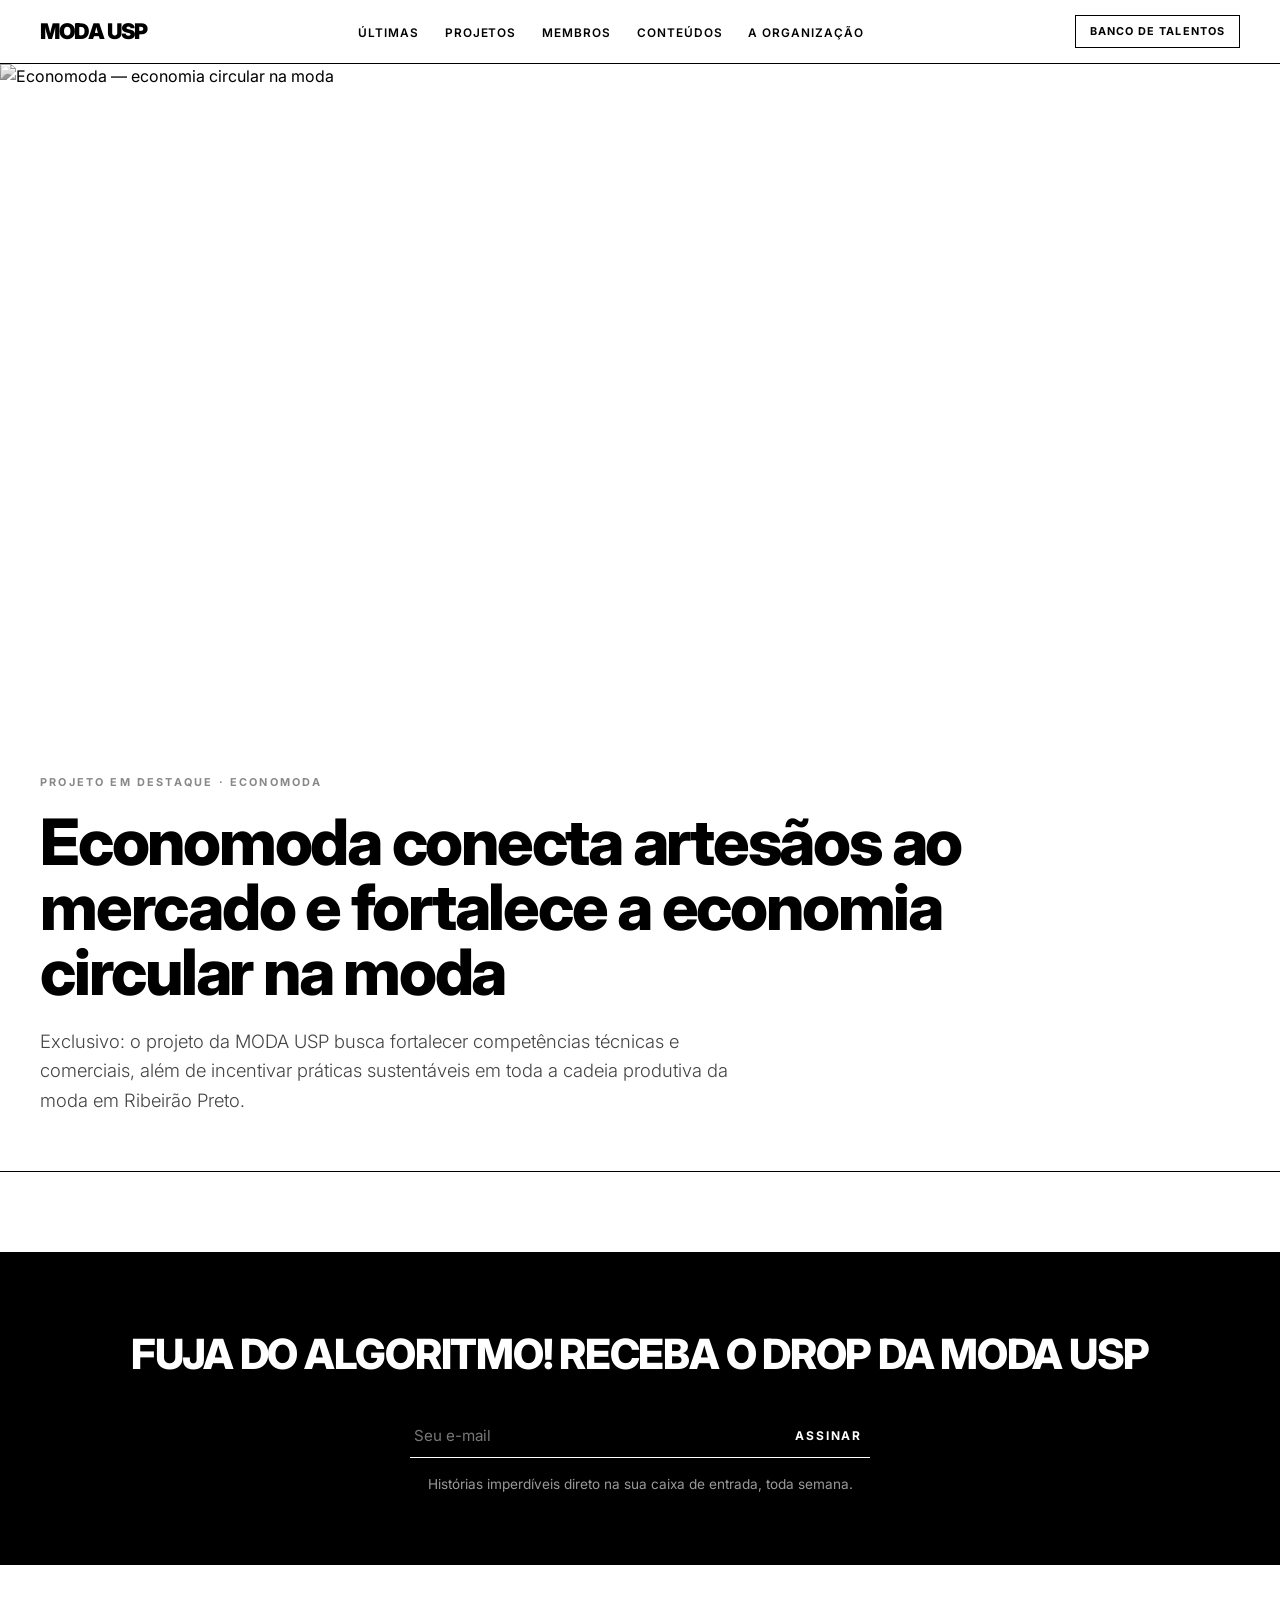
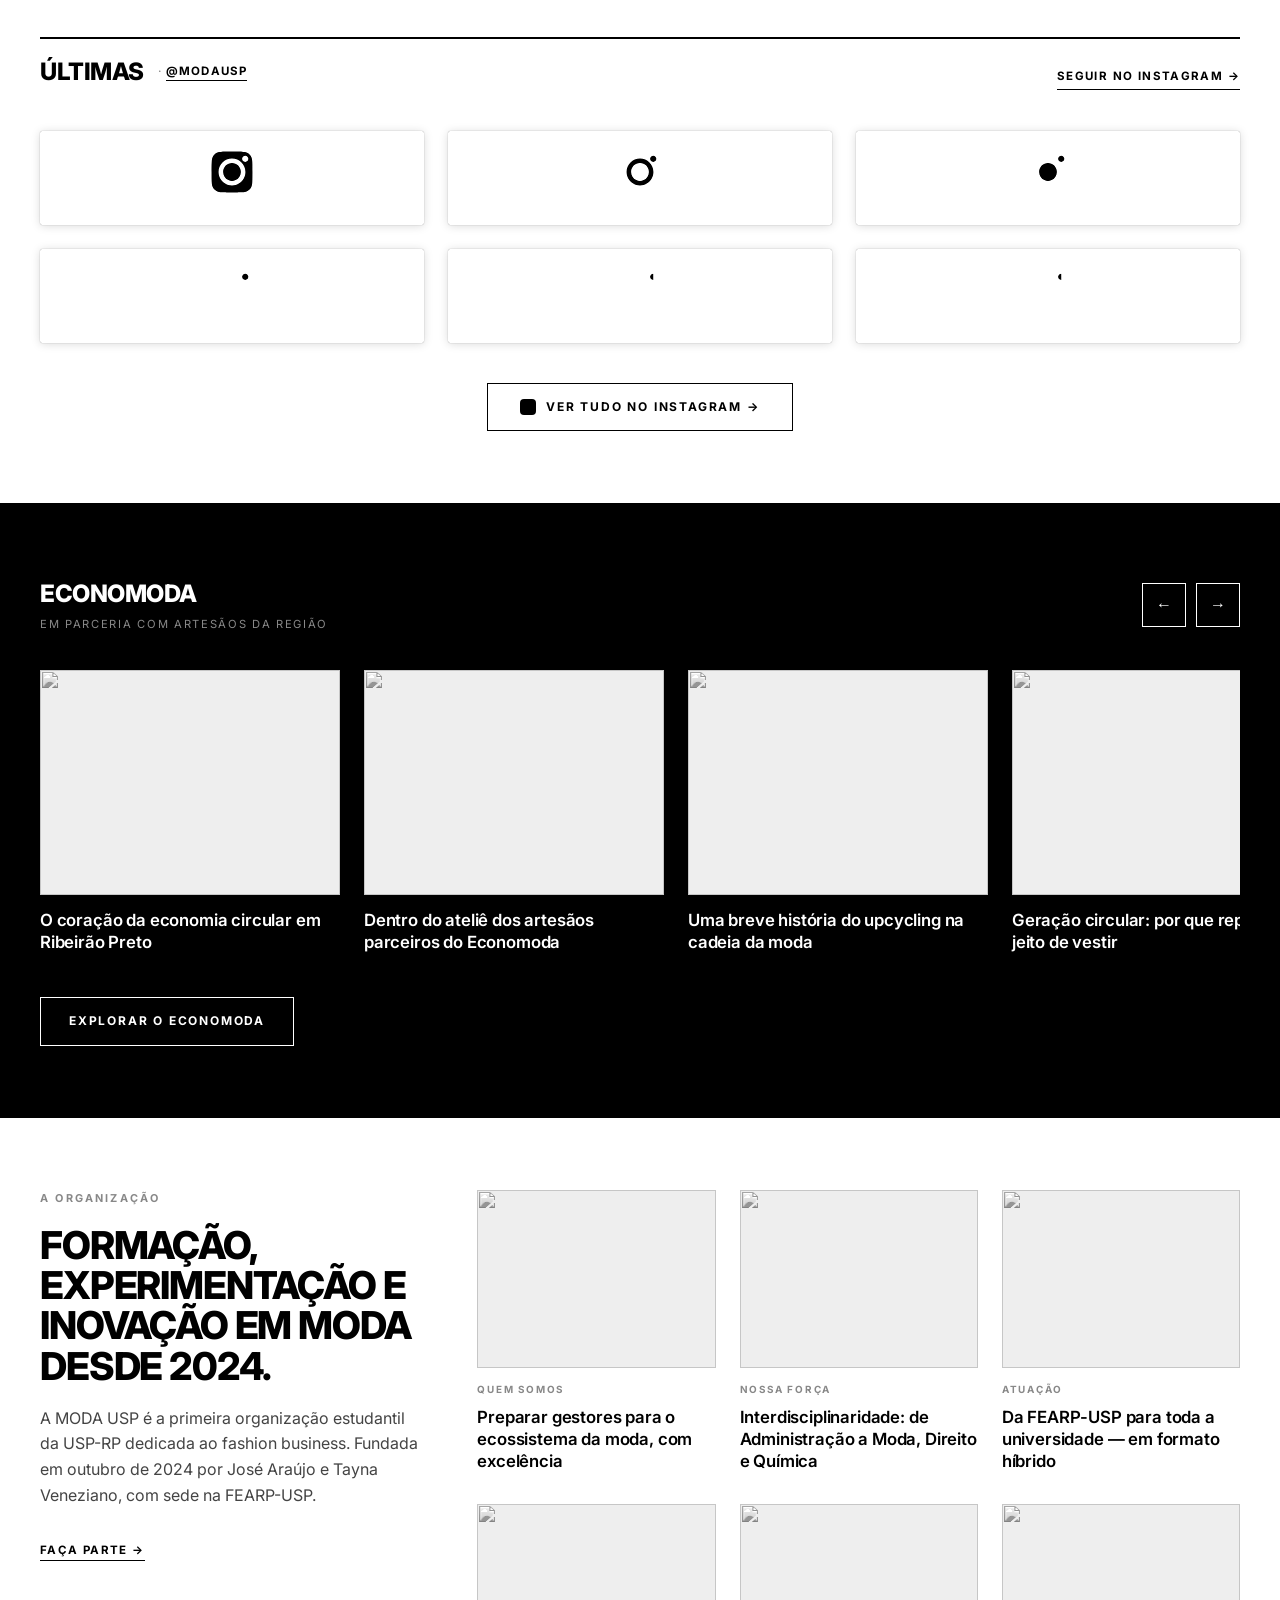
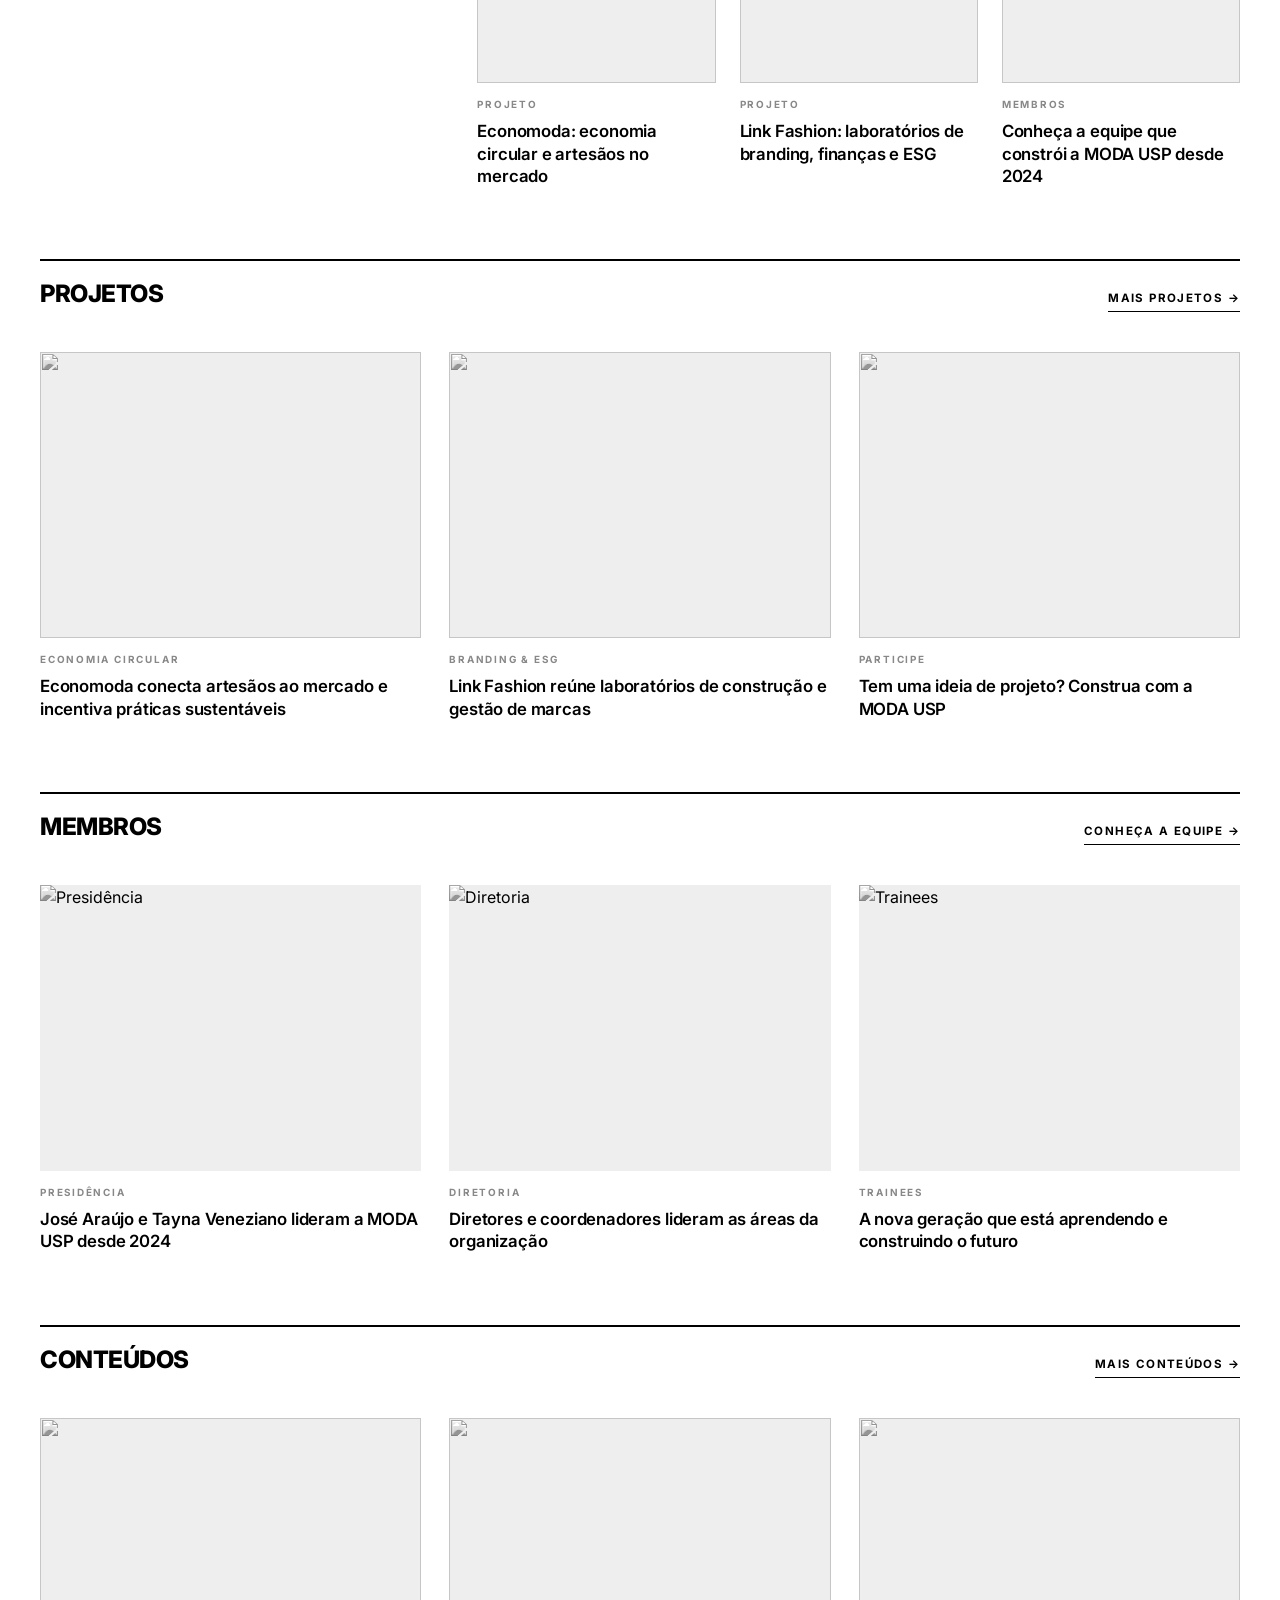
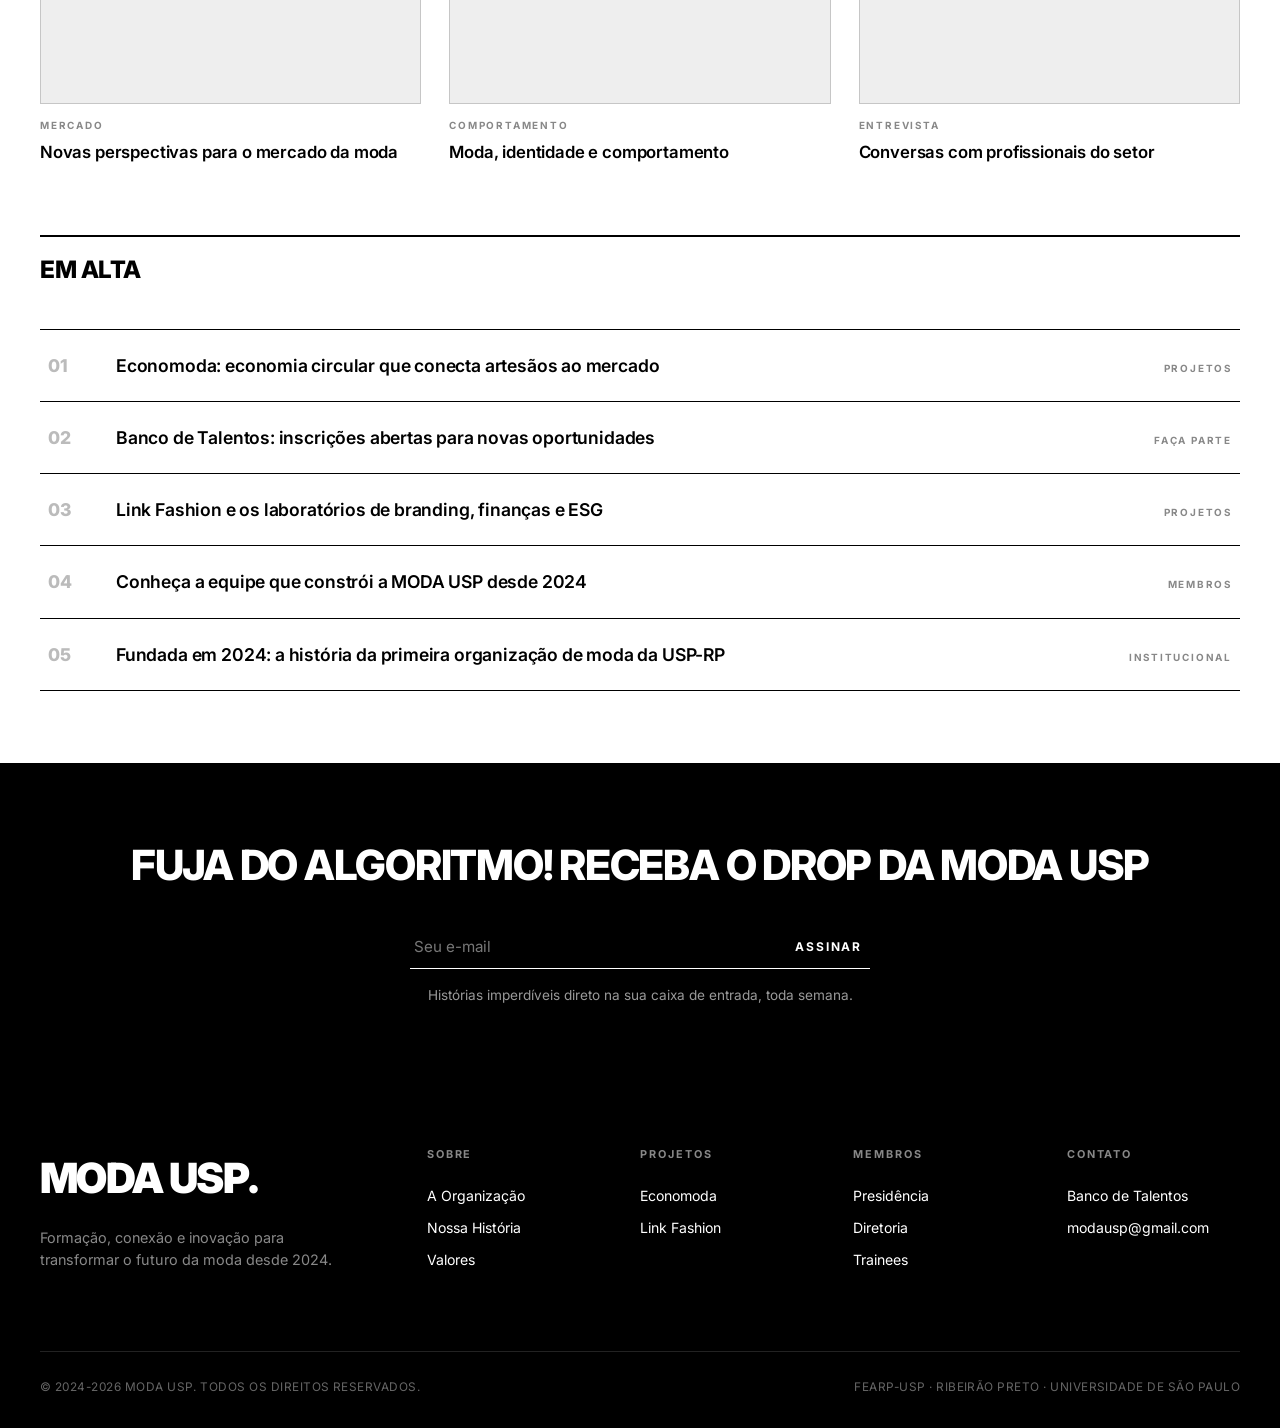
==== commit 2f4f6be0: "Update index.html" ====
--- a/index.html
+++ b/index.html
@@ -3,15 +3,14 @@
 <head>
     <meta charset="UTF-8">
     <meta name="viewport" content="width=device-width, initial-scale=1.0">
-    <title>MODA USP | Fashion Business, Projetos, Eventos, Conteúdos</title>
-    <meta name="description" content="A primeira organização estudantil da USP-RP dedicada ao fashion business. Projetos, eventos, conteúdos e banco de talentos.">
+    <title>MODA USP | Fashion Business, Projetos, Conteúdos, Membros</title>
+    <meta name="description" content="A primeira organização estudantil da USP-RP dedicada ao fashion business. Projetos, conteúdos, membros e banco de talentos.">
     <link rel="icon" type="image/png" href="favicon.png">
     <link rel="preconnect" href="https://fonts.googleapis.com">
     <link rel="preconnect" href="https://fonts.gstatic.com" crossorigin>
     <link href="https://fonts.googleapis.com/css2?family=Inter:wght@300;400;500;600;700;800;900&display=swap" rel="stylesheet">
     <link rel="stylesheet" href="style.css">
     <style>
-        /* === Homepage magazine-only === */
         .dz-hero { padding-top: 64px; }
         .dz-hero-img { width: 100%; height: 74vh; min-height: 460px; overflow: hidden; }
         .dz-hero-img img { width: 100%; height: 100%; object-fit: cover; }
@@ -76,8 +75,7 @@
             align-items: baseline;
             border-top: 2px solid #000;
             padding-top: 14px; margin-bottom: 40px;
-            gap: 20px;
-            flex-wrap: wrap;
+            gap: 20px; flex-wrap: wrap;
         }
         .dz-section-head h2 {
             font-weight: 800; font-size: 1.5rem;
@@ -119,7 +117,6 @@
         }
         .dz-card:hover h3 { text-decoration: underline; opacity: 1; }
 
-        /* === CARROSSEL (Dazed League) === */
         .dz-strip { background: #000; color: #fff; padding: 72px 0; }
         .dz-strip-inner { max-width: 1400px; margin: 0 auto; padding: 0 40px; }
         .dz-strip-head {
@@ -160,7 +157,6 @@
         }
         .dz-strip-cta:hover { background: #fff; color: #000; opacity: 1; }
 
-        /* === A ORGANIZAÇÃO (The Magazine) === */
         .dz-mag {
             display: grid;
             grid-template-columns: 1fr 2fr;
@@ -182,7 +178,6 @@
             gap: 32px 24px;
         }
 
-        /* === EM ALTA (Trending) === */
         .dz-trending ol { list-style: none; counter-reset: trend; }
         .dz-trending li {
             counter-increment: trend;
@@ -212,36 +207,26 @@
             color: #888;
         }
 
-        /* ==========================================
-           FEED DO INSTAGRAM — EMBEDS NATIVOS
-           ========================================== */
+        /* FEED INSTAGRAM */
         .insta-handle {
-            font-size: 0.72rem;
-            font-weight: 500;
-            letter-spacing: 0.1em;
-            color: #888;
+            font-size: 0.72rem; font-weight: 500;
+            letter-spacing: 0.1em; color: #888;
             text-transform: uppercase;
         }
         .insta-handle a {
-            color: #000;
-            font-weight: 700;
+            color: #000; font-weight: 700;
             border-bottom: 1px solid #000;
             padding-bottom: 2px;
             transition: all 0.25s ease;
         }
         .insta-handle a:hover {
-            background: #000;
-            color: #fff;
-            opacity: 1;
-        }
-        
+            background: #000; color: #fff; opacity: 1;
+        }
         .insta-grid {
             display: grid;
             grid-template-columns: repeat(3, 1fr);
             gap: 24px;
         }
-        
-        /* Instagram embeds herdam o tratamento P&B do site */
         .insta-grid .instagram-media {
             margin: 0 !important;
             min-width: 0 !important;
@@ -250,36 +235,24 @@
             filter: grayscale(100%) contrast(1.1);
             transition: filter 0.6s ease, transform 0.4s ease;
         }
-        
-        /* Ao passar o mouse, o post "ganha vida" em cor */
         .insta-grid .instagram-media:hover {
             filter: grayscale(0%) contrast(1);
             transform: translateY(-4px);
         }
-        
-        /* Footer visual da seção */
         .insta-footer {
             margin-top: 40px;
             display: flex;
             justify-content: center;
         }
         .insta-footer a {
-            display: inline-flex;
-            align-items: center;
-            gap: 10px;
-            padding: 14px 32px;
+            display: inline-flex; align-items: center;
+            gap: 10px; padding: 14px 32px;
             border: 1px solid #000;
-            font-size: 0.75rem;
-            font-weight: 700;
-            letter-spacing: 0.15em;
-            text-transform: uppercase;
+            font-size: 0.75rem; font-weight: 700;
+            letter-spacing: 0.15em; text-transform: uppercase;
             transition: all 0.25s ease;
         }
-        .insta-footer a:hover {
-            background: #000;
-            color: #fff;
-            opacity: 1;
-        }
+        .insta-footer a:hover { background: #000; color: #fff; opacity: 1; }
         .insta-footer a::before {
             content: '';
             width: 16px; height: 16px;
@@ -289,7 +262,6 @@
         }
         .insta-footer a:hover::before { background: #fff; }
 
-        /* === RESPONSIVE === */
         @media (max-width: 1024px) {
             .dz-grid { grid-template-columns: repeat(2, 1fr); }
             .dz-mag { grid-template-columns: 1fr; gap: 40px; }
@@ -311,14 +283,13 @@
 </head>
 <body>
 
-<!-- HEADER -->
 <header class="dz-header">
     <a href="index.html" class="dz-logo">Moda USP</a>
     <nav>
         <ul class="dz-nav">
             <li><a href="#ultimas">Últimas</a></li>
             <li><a href="projetos.html">Projetos</a></li>
-            <li><a href="eventos.html">Eventos</a></li>
+            <li><a href="membros.html">Membros</a></li>
             <li><a href="conteudos.html">Conteúdos</a></li>
             <li><a href="sobre.html">A Organização</a></li>
         </ul>
@@ -333,7 +304,7 @@
     <a href="index.html">Início</a>
     <a href="sobre.html">A Organização</a>
     <a href="projetos.html">Projetos</a>
-    <a href="eventos.html">Eventos</a>
+    <a href="membros.html">Membros</a>
     <a href="conteudos.html">Conteúdos</a>
     <a href="contato.html">Banco de Talentos</a>
 </div>
@@ -350,7 +321,7 @@
     </div>
 </section>
 
-<!-- NEWSLETTER (The Drop) -->
+<!-- NEWSLETTER -->
 <section class="dz-drop">
     <h2>Fuja do algoritmo! Receba O Drop da MODA USP</h2>
     <form class="dz-drop-form" id="drop-form">
@@ -360,9 +331,7 @@
     <p>Histórias imperdíveis direto na sua caixa de entrada, toda semana.</p>
 </section>
 
-<!-- ==================================================
-     ÚLTIMAS · FEED DO INSTAGRAM (EMBEDS NATIVOS)
-     ================================================== -->
+<!-- ÚLTIMAS (FEED INSTAGRAM) -->
 <section class="dz-section" id="ultimas">
     <div class="dz-section-head">
         <h2>
@@ -373,23 +342,17 @@
     </div>
 
     <div class="insta-grid">
-        <!-- Post 1 -->
-        <blockquote class="instagram-media" data-instgrm-permalink="https://www.instagram.com/p/DdjrROuiU-5/?utm_source=ig_embed&amp;utm_campaign=loading" data-instgrm-version="14" style=" background:#FFF; border:0; border-radius:3px; box-shadow:0 0 1px 0 rgba(0,0,0,0.5),0 1px 10px 0 rgba(0,0,0,0.15); margin: 1px; max-width:540px; min-width:326px; padding:0; width:99.375%; width:-webkit-calc(100% - 2px); width:calc(100% - 2px);"><div style="padding:16px;"> <a href="https://www.instagram.com/p/DdjrROuiU-5/?utm_source=ig_embed&amp;utm_campaign=loading" style=" background:#FFFFFF; line-height:0; padding:0 0; text-align:center; text-decoration:none; width:100%;" target="_blank"> <div style=" display: flex; flex-direction: row; align-items: center;"> <div style="background-color: #F4F4F4; border-radius: 50%; flex-grow: 0; height: 40px; margin-right: 14px; width: 40px;"></div> <div style="display: flex; flex-direction: column; flex-grow: 1; justify-content: center;"> <div style=" background-color: #F4F4F4; border-radius: 4px; flex-grow: 0; height: 14px; margin-bottom: 6px; width: 100px;"></div> <div style=" background-color: #F4F4F4; border-radius: 4px; flex-grow: 0; height: 14px; width: 60px;"></div></div></div><div style="padding: 19% 0;"></div> <div style="display:block; height:50px; margin:0 auto 12px; width:50px;"><svg width="50px" height="50px" viewBox="0 0 60 60" version="1.1" xmlns="https://www.w3.org/2000/svg" xmlns:xlink="https://www.w3.org/1999/xlink"><g stroke="none" stroke-width="1" fill="none" fill-rule="evenodd"><g transform="translate(-511.000000, -20.000000)" fill="#000000"><g><path d="M556.869,30.41 C554.814,30.41 553.148,32.076 553.148,34.131 C553.148,36.186 554.814,37.852 556.869,37.852 C558.924,37.852 560.59,36.186 560.59,34.131 C560.59,32.076 558.924,30.41 556.869,30.41 M541,60.657 C535.114,60.657 530.342,55.887 530.342,50 C530.342,44.114 535.114,39.342 541,39.342 C546.887,39.342 551.658,44.114 551.658,50 C551.658,55.887 546.887,60.657 541,60.657 M541,33.886 C532.1,33.886 524.886,41.1 524.886,50 C524.886,58.899 532.1,66.113 541,66.113 C549.9,66.113 557.115,58.899 557.115,50 C557.115,41.1 549.9,33.886 541,33.886 M565.378,62.101 C565.244,65.022 564.756,66.606 564.346,67.663 C563.803,69.06 563.154,70.057 562.106,71.106 C561.058,72.155 560.06,72.803 558.662,73.347 C557.607,73.757 556.021,74.244 553.102,74.378 C549.944,74.521 548.997,74.552 541,74.552 C533.003,74.552 532.056,74.521 528.898,74.378 C525.979,74.244 524.393,73.757 523.338,73.347 C521.94,72.803 520.942,72.155 519.894,71.106 C518.846,70.057 518.197,69.06 517.654,67.663 C517.244,66.606 516.755,65.022 516.623,62.101 C516.479,58.943 516.448,57.996 516.448,50 C516.448,42.003 516.479,41.056 516.623,37.899 C516.755,34.978 517.244,33.391 517.654,32.338 C518.197,30.938 518.846,29.942 519.894,28.894 C520.942,27.846 521.94,27.196 523.338,26.654 C524.393,26.244 525.979,25.756 528.898,25.623 C532.057,25.479 533.004,25.448 541,25.448 C548.997,25.448 549.943,25.479 553.102,25.623 C556.021,25.756 557.607,26.244 558.662,26.654 C560.06,27.196 561.058,27.846 562.106,28.894 C563.154,29.942 563.803,30.938 564.346,32.338 C564.756,33.391 565.244,34.978 565.378,37.899 C565.522,41.056 565.552,42.003 565.552,50 C565.552,57.996 565.522,58.943 565.378,62.101 M570.82,37.631 C570.674,34.438 570.167,32.258 569.425,30.349 C568.659,28.377 567.633,26.702 565.965,25.035 C564.297,23.368 562.623,22.342 560.652,21.575 C558.743,20.834 556.562,20.326 553.369,20.18 C550.169,20.033 549.148,20 541,20 C532.853,20 531.831,20.033 528.631,20.18 C525.438,20.326 523.257,20.834 521.349,21.575 C519.376,22.342 517.703,23.368 516.035,25.035 C514.368,26.702 513.342,28.377 512.574,30.349 C511.834,32.258 511.326,34.438 511.181,37.631 C511.035,40.831 511,41.851 511,50 C511,58.147 511.035,59.17 511.181,62.369 C511.326,65.562 511.834,67.743 512.574,69.651 C513.342,71.625 514.368,73.296 516.035,74.965 C517.703,76.634 519.376,77.658 521.349,78.425 C523.257,79.167 525.438,79.673 528.631,79.82 C531.831,79.965 532.853,80.001 541,80.001 C549.148,80.001 550.169,79.965 553.369,79.82 C556.562,79.673 558.743,79.167 560.652,78.425 C562.623,77.658 564.297,76.634 565.965,74.965 C567.633,73.296 568.659,71.625 569.425,69.651 C570.167,67.743 570.674,65.562 570.82,62.369 C570.966,59.17 571,58.147 571,50 C571,41.851 570.966,40.831 570.82,37.631"></path></g></g></g></svg></div><div style="padding-top: 8px;"> <div style=" color:#3897f0; font-family:Arial,sans-serif; font-size:14px; font-style:normal; font-weight:550; line-height:18px;">Ver esta publicação no Instagram</div></div><div style="padding: 12.5% 0;"></div> <div style="display: flex; flex-direction: row; margin-bottom: 14px; align-items: center;"><div> <div style="background-color: #F4F4F4; border-radius: 50%; height: 12.5px; width: 12.5px; transform: translateX(0px) translateY(7px);"></div> <div style="background-color: #F4F4F4; height: 12.5px; transform: rotate(-45deg) translateX(3px) translateY(1px); width: 12.5px; flex-grow: 0; margin-right: 14px; margin-left: 2px;"></div> <div style="background-color: #F4F4F4; border-radius: 50%; height: 12.5px; width: 12.5px; transform: translateX(9px) translateY(-18px);"></div></div><div style="margin-left: 8px;"> <div style=" background-color: #F4F4F4; border-radius: 50%; flex-grow: 0; height: 20px; width: 20px;"></div> <div style=" width: 0; height: 0; border-top: 2px solid transparent; border-left: 6px solid #f4f4f4; border-bottom: 2px solid transparent; transform: translateX(16px) translateY(-4px) rotate(30deg)"></div></div><div style="margin-left: auto;"> <div style=" width: 0px; border-top: 8px solid #F4F4F4; border-right: 8px solid transparent; transform: translateY(16px);"></div> <div style=" background-color: #F4F4F4; flex-grow: 0; height: 12px; width: 16px; transform: translateY(-4px);"></div> <div style=" width: 0; height: 0; border-top: 8px solid #F4F4F4; border-left: 8px solid transparent; transform: translateY(-4px) translateX(8px);"></div></div></div> <div style="display: flex; flex-direction: column; flex-grow: 1; justify-content: center; margin-bottom: 24px;"> <div style=" background-color: #F4F4F4; border-radius: 4px; flex-grow: 0; height: 14px; margin-bottom: 6px; width: 224px;"></div> <div style=" background-color: #F4F4F4; border-radius: 4px; flex-grow: 0; height: 14px; width: 144px;"></div></div></a><p style=" color:#c9c8cd; font-family:Arial,sans-serif; font-size:14px; line-height:17px; margin-bottom:0; margin-top:8px; overflow:hidden; padding:8px 0 7px; text-align:center; text-overflow:ellipsis; white-space:nowrap;"><a href="https://www.instagram.com/p/DdjrROuiU-5/?utm_source=ig_embed&amp;utm_campaign=loading" style=" color:#c9c8cd; font-family:Arial,sans-serif; font-size:14px; font-style:normal; font-weight:normal; line-height:17px; text-decoration:none;" target="_blank">Uma publicação partilhada por MODA USP (@modausp)</a></p></div></blockquote>
-
-        <!-- Post 2 -->
-        <blockquote class="instagram-media" data-instgrm-permalink="https://www.instagram.com/p/DdZW-KKkWhH/?utm_source=ig_embed&amp;utm_campaign=loading" data-instgrm-version="14" style=" background:#FFF; border:0; border-radius:3px; box-shadow:0 0 1px 0 rgba(0,0,0,0.5),0 1px 10px 0 rgba(0,0,0,0.15); margin: 1px; max-width:540px; min-width:326px; padding:0; width:99.375%; width:-webkit-calc(100% - 2px); width:calc(100% - 2px);"><div style="padding:16px;"> <a href="https://www.instagram.com/p/DdZW-KKkWhH/?utm_source=ig_embed&amp;utm_campaign=loading" style=" background:#FFFFFF; line-height:0; padding:0 0; text-align:center; text-decoration:none; width:100%;" target="_blank"> <div style=" display: flex; flex-direction: row; align-items: center;"> <div style="background-color: #F4F4F4; border-radius: 50%; flex-grow: 0; height: 40px; margin-right: 14px; width: 40px;"></div> <div style="display: flex; flex-direction: column; flex-grow: 1; justify-content: center;"> <div style=" background-color: #F4F4F4; border-radius: 4px; flex-grow: 0; height: 14px; margin-bottom: 6px; width: 100px;"></div> <div style=" background-color: #F4F4F4; border-radius: 4px; flex-grow: 0; height: 14px; width: 60px;"></div></div></div><div style="padding: 19% 0;"></div> <div style="display:block; height:50px; margin:0 auto 12px; width:50px;"><svg width="50px" height="50px" viewBox="0 0 60 60" version="1.1" xmlns="https://www.w3.org/2000/svg" xmlns:xlink="https://www.w3.org/1999/xlink"><g stroke="none" stroke-width="1" fill="none" fill-rule="evenodd"><g transform="translate(-511.000000, -20.000000)" fill="#000000"><g><path d="M556.869,30.41 C554.814,30.41 553.148,32.076 553.148,34.131 C553.148,36.186 554.814,37.852 556.869,37.852 C558.924,37.852 560.59,36.186 560.59,34.131 C560.59,32.076 558.924,30.41 556.869,30.41 M541,60.657 C535.114,60.657 530.342,55.887 530.342,50 C530.342,44.114 535.114,39.342 541,39.342 C546.887,39.342 551.658,44.114 551.658,50 C551.658,55.887 546.887,60.657 541,60.657 M541,33.886 C532.1,33.886 524.886,41.1 524.886,50 C524.886,58.899 532.1,66.113 541,66.113 C549.9,66.113 557.115,58.899 557.115,50 C557.115,41.1 549.9,33.886 541,33.886 M565.378,62.101 C565.244,65.022 564.756,66.606 564.346,67.663 C563.803,69.06 563.154,70.057 562.106,71.106 C561.058,72.155 560.06,72.803 558.662,73.347 C557.607,73.757 556.021,74.244 553.102,74.378 C549.944,74.521 548.997,74.552 541,74.552 C533.003,74.552 532.056,74.521 528.898,74.378 C525.979,74.244 524.393,73.757 523.338,73.347 C521.94,72.803 520.942,72.155 519.894,71.106 C518.846,70.057 518.197,69.06 517.654,67.663 C517.244,66.606 516.755,65.022 516.623,62.101 C516.479,58.943 516.448,57.996 516.448,50 C516.448,42.003 516.479,41.056 516.623,37.899 C516.755,34.978 517.244,33.391 517.654,32.338 C518.197,30.938 518.846,29.942 519.894,28.894 C520.942,27.846 521.94,27.196 523.338,26.654 C524.393,26.244 525.979,25.756 528.898,25.623 C532.057,25.479 533.004,25.448 541,25.448 C548.997,25.448 549.943,25.479 553.102,25.623 C556.021,25.756 557.607,26.244 558.662,26.654 C560.06,27.196 561.058,27.846 562.106,28.894 C563.154,29.942 563.803,30.938 564.346,32.338 C564.756,33.391 565.244,34.978 565.378,37.899 C565.522,41.056 565.552,42.003 565.552,50 C565.552,57.996 565.522,58.943 565.378,62.101 M570.82,37.631 C570.674,34.438 570.167,32.258 569.425,30.349 C568.659,28.377 567.633,26.702 565.965,25.035 C564.297,23.368 562.623,22.342 560.652,21.575 C558.743,20.834 556.562,20.326 553.369,20.18 C550.169,20.033 549.148,20 541,20 C532.853,20 531.831,20.033 528.631,20.18 C525.438,20.326 523.257,20.834 521.349,21.575 C519.376,22.342 517.703,23.368 516.035,25.035 C514.368,26.702 513.342,28.377 512.574,30.349 C511.834,32.258 511.326,34.438 511.181,37.631 C511.035,40.831 511,41.851 511,50 C511,58.147 511.035,59.17 511.181,62.369 C511.326,65.562 511.834,67.743 512.574,69.651 C513.342,71.625 514.368,73.296 516.035,74.965 C517.703,76.634 519.376,77.658 521.349,78.425 C523.257,79.167 525.438,79.673 528.631,79.82 C531.831,79.965 532.853,80.001 541,80.001 C549.148,80.001 550.169,79.965 553.369,79.82 C556.562,79.673 558.743,79.167 560.652,78.425 C562.623,77.658 564.297,76.634 565.965,74.965 C567.633,73.296 568.659,71.625 569.425,69.651 C570.167,67.743 570.674,65.562 570.82,62.369 C570.966,59.17 571,58.147 571,50 C571,41.851 570.966,40.831 570.82,37.631"></path></g></g></g></svg></div><div style="padding-top: 8px;"> <div style=" color:#3897f0; font-family:Arial,sans-serif; font-size:14px; font-style:normal; font-weight:550; line-height:18px;">Ver esta publicação no Instagram</div></div><div style="padding: 12.5% 0;"></div> <div style="display: flex; flex-direction: row; margin-bottom: 14px; align-items: center;"><div> <div style="background-color: #F4F4F4; border-radius: 50%; height: 12.5px; width: 12.5px; transform: translateX(0px) translateY(7px);"></div> <div style="background-color: #F4F4F4; height: 12.5px; transform: rotate(-45deg) translateX(3px) translateY(1px); width: 12.5px; flex-grow: 0; margin-right: 14px; margin-left: 2px;"></div> <div style="background-color: #F4F4F4; border-radius: 50%; height: 12.5px; width: 12.5px; transform: translateX(9px) translateY(-18px);"></div></div><div style="margin-left: 8px;"> <div style=" background-color: #F4F4F4; border-radius: 50%; flex-grow: 0; height: 20px; width: 20px;"></div> <div style=" width: 0; height: 0; border-top: 2px solid transparent; border-left: 6px solid #f4f4f4; border-bottom: 2px solid transparent; transform: translateX(16px) translateY(-4px) rotate(30deg)"></div></div><div style="margin-left: auto;"> <div style=" width: 0px; border-top: 8px solid #F4F4F4; border-right: 8px solid transparent; transform: translateY(16px);"></div> <div style=" background-color: #F4F4F4; flex-grow: 0; height: 12px; width: 16px; transform: translateY(-4px);"></div> <div style=" width: 0; height: 0; border-top: 8px solid #F4F4F4; border-left: 8px solid transparent; transform: translateY(-4px) translateX(8px);"></div></div></div> <div style="display: flex; flex-direction: column; flex-grow: 1; justify-content: center; margin-bottom: 24px;"> <div style=" background-color: #F4F4F4; border-radius: 4px; flex-grow: 0; height: 14px; margin-bottom: 6px; width: 224px;"></div> <div style=" background-color: #F4F4F4; border-radius: 4px; flex-grow: 0; height: 14px; width: 144px;"></div></div></a><p style=" color:#c9c8cd; font-family:Arial,sans-serif; font-size:14px; line-height:17px; margin-bottom:0; margin-top:8px; overflow:hidden; padding:8px 0 7px; text-align:center; text-overflow:ellipsis; white-space:nowrap;"><a href="https://www.instagram.com/p/DdZW-KKkWhH/?utm_source=ig_embed&amp;utm_campaign=loading" style=" color:#c9c8cd; font-family:Arial,sans-serif; font-size:14px; font-style:normal; font-weight:normal; line-height:17px; text-decoration:none;" target="_blank">Uma publicação partilhada por MODA USP (@modausp)</a></p></div></blockquote>
-
-        <!-- Post 3 -->
-        <blockquote class="instagram-media" data-instgrm-permalink="https://www.instagram.com/p/DdWjodzDi3D/?utm_source=ig_embed&amp;utm_campaign=loading" data-instgrm-version="14" style=" background:#FFF; border:0; border-radius:3px; box-shadow:0 0 1px 0 rgba(0,0,0,0.5),0 1px 10px 0 rgba(0,0,0,0.15); margin: 1px; max-width:540px; min-width:326px; padding:0; width:99.375%; width:-webkit-calc(100% - 2px); width:calc(100% - 2px);"><div style="padding:16px;"> <a href="https://www.instagram.com/p/DdWjodzDi3D/?utm_source=ig_embed&amp;utm_campaign=loading" style=" background:#FFFFFF; line-height:0; padding:0 0; text-align:center; text-decoration:none; width:100%;" target="_blank"> <div style=" display: flex; flex-direction: row; align-items: center;"> <div style="background-color: #F4F4F4; border-radius: 50%; flex-grow: 0; height: 40px; margin-right: 14px; width: 40px;"></div> <div style="display: flex; flex-direction: column; flex-grow: 1; justify-content: center;"> <div style=" background-color: #F4F4F4; border-radius: 4px; flex-grow: 0; height: 14px; margin-bottom: 6px; width: 100px;"></div> <div style=" background-color: #F4F4F4; border-radius: 4px; flex-grow: 0; height: 14px; width: 60px;"></div></div></div><div style="padding: 19% 0;"></div> <div style="display:block; height:50px; margin:0 auto 12px; width:50px;"><svg width="50px" height="50px" viewBox="0 0 60 60" version="1.1" xmlns="https://www.w3.org/2000/svg" xmlns:xlink="https://www.w3.org/1999/xlink"><g stroke="none" stroke-width="1" fill="none" fill-rule="evenodd"><g transform="translate(-511.000000, -20.000000)" fill="#000000"><g><path d="M556.869,30.41 C554.814,30.41 553.148,32.076 553.148,34.131 C553.148,36.186 554.814,37.852 556.869,37.852 C558.924,37.852 560.59,36.186 560.59,34.131 C560.59,32.076 558.924,30.41 556.869,30.41 M541,60.657 C535.114,60.657 530.342,55.887 530.342,50 C530.342,44.114 535.114,39.342 541,39.342 C546.887,39.342 551.658,44.114 551.658,50 C551.658,55.887 546.887,60.657 541,60.657 M541,33.886 C532.1,33.886 524.886,41.1 524.886,50 C524.886,58.899 532.1,66.113 541,66.113 C549.9,66.113 557.115,58.899 557.115,50 C557.115,41.1 549.9,33.886 541,33.886 M565.378,62.101 C565.244,65.022 564.756,66.606 564.346,67.663 C563.803,69.06 563.154,70.057 562.106,71.106 C561.058,72.155 560.06,72.803 558.662,73.347 C557.607,73.757 556.021,74.244 553.102,74.378 C549.944,74.521 548.997,74.552 541,74.552 C533.003,74.552 532.056,74.521 528.898,74.378 C525.979,74.244 524.393,73.757 523.338,73.347 C521.94,72.803 520.942,72.155 519.894,71.106 C518.846,70.057 518.197,69.06 517.654,67.663 C517.244,66.606 516.755,65.022 516.623,62.101 C516.479,58.943 516.448,57.996 516.448,50 C516.448,42.003 516.479,41.056 516.623,37.899 C516.755,34.978 517.244,33.391 517.654,32.338 C518.197,30.938 518.846,29.942 519.894,28.894 C520.942,27.846 521.94,27.196 523.338,26.654 C524.393,26.244 525.979,25.756 528.898,25.623 C532.057,25.479 533.004,25.448 541,25.448 C548.997,25.448 549.943,25.479 553.102,25.623 C556.021,25.756 557.607,26.244 558.662,26.654 C560.06,27.196 561.058,27.846 562.106,28.894 C563.154,29.942 563.803,30.938 564.346,32.338 C564.756,33.391 565.244,34.978 565.378,37.899 C565.522,41.056 565.552,42.003 565.552,50 C565.552,57.996 565.522,58.943 565.378,62.101 M570.82,37.631 C570.674,34.438 570.167,32.258 569.425,30.349 C568.659,28.377 567.633,26.702 565.965,25.035 C564.297,23.368 562.623,22.342 560.652,21.575 C558.743,20.834 556.562,20.326 553.369,20.18 C550.169,20.033 549.148,20 541,20 C532.853,20 531.831,20.033 528.631,20.18 C525.438,20.326 523.257,20.834 521.349,21.575 C519.376,22.342 517.703,23.368 516.035,25.035 C514.368,26.702 513.342,28.377 512.574,30.349 C511.834,32.258 511.326,34.438 511.181,37.631 C511.035,40.831 511,41.851 511,50 C511,58.147 511.035,59.17 511.181,62.369 C511.326,65.562 511.834,67.743 512.574,69.651 C513.342,71.625 514.368,73.296 516.035,74.965 C517.703,76.634 519.376,77.658 521.349,78.425 C523.257,79.167 525.438,79.673 528.631,79.82 C531.831,79.965 532.853,80.001 541,80.001 C549.148,80.001 550.169,79.965 553.369,79.82 C556.562,79.673 558.743,79.167 560.652,78.425 C562.623,77.658 564.297,76.634 565.965,74.965 C567.633,73.296 568.659,71.625 569.425,69.651 C570.167,67.743 570.674,65.562 570.82,62.369 C570.966,59.17 571,58.147 571,50 C571,41.851 570.966,40.831 570.82,37.631"></path></g></g></g></svg></div><div style="padding-top: 8px;"> <div style=" color:#3897f0; font-family:Arial,sans-serif; font-size:14px; font-style:normal; font-weight:550; line-height:18px;">Ver esta publicação no Instagram</div></div><div style="padding: 12.5% 0;"></div> <div style="display: flex; flex-direction: row; margin-bottom: 14px; align-items: center;"><div> <div style="background-color: #F4F4F4; border-radius: 50%; height: 12.5px; width: 12.5px; transform: translateX(0px) translateY(7px);"></div> <div style="background-color: #F4F4F4; height: 12.5px; transform: rotate(-45deg) translateX(3px) translateY(1px); width: 12.5px; flex-grow: 0; margin-right: 14px; margin-left: 2px;"></div> <div style="background-color: #F4F4F4; border-radius: 50%; height: 12.5px; width: 12.5px; transform: translateX(9px) translateY(-18px);"></div></div><div style="margin-left: 8px;"> <div style=" background-color: #F4F4F4; border-radius: 50%; flex-grow: 0; height: 20px; width: 20px;"></div> <div style=" width: 0; height: 0; border-top: 2px solid transparent; border-left: 6px solid #f4f4f4; border-bottom: 2px solid transparent; transform: translateX(16px) translateY(-4px) rotate(30deg)"></div></div><div style="margin-left: auto;"> <div style=" width: 0px; border-top: 8px solid #F4F4F4; border-right: 8px solid transparent; transform: translateY(16px);"></div> <div style=" background-color: #F4F4F4; flex-grow: 0; height: 12px; width: 16px; transform: translateY(-4px);"></div> <div style=" width: 0; height: 0; border-top: 8px solid #F4F4F4; border-left: 8px solid transparent; transform: translateY(-4px) translateX(8px);"></div></div></div> <div style="display: flex; flex-direction: column; flex-grow: 1; justify-content: center; margin-bottom: 24px;"> <div style=" background-color: #F4F4F4; border-radius: 4px; flex-grow: 0; height: 14px; margin-bottom: 6px; width: 224px;"></div> <div style=" background-color: #F4F4F4; border-radius: 4px; flex-grow: 0; height: 14px; width: 144px;"></div></div></a><p style=" color:#c9c8cd; font-family:Arial,sans-serif; font-size:14px; line-height:17px; margin-bottom:0; margin-top:8px; overflow:hidden; padding:8px 0 7px; text-align:center; text-overflow:ellipsis; white-space:nowrap;"><a href="https://www.instagram.com/p/DdWjodzDi3D/?utm_source=ig_embed&amp;utm_campaign=loading" style=" color:#c9c8cd; font-family:Arial,sans-serif; font-size:14px; font-style:normal; font-weight:normal; line-height:17px; text-decoration:none;" target="_blank">Uma publicação partilhada por MODA USP (@modausp)</a></p></div></blockquote>
-
-        <!-- Post 4 -->
-        <blockquote class="instagram-media" data-instgrm-permalink="https://www.instagram.com/p/DdPmKE1DoZ0/?utm_source=ig_embed&amp;utm_campaign=loading" data-instgrm-version="14" style=" background:#FFF; border:0; border-radius:3px; box-shadow:0 0 1px 0 rgba(0,0,0,0.5),0 1px 10px 0 rgba(0,0,0,0.15); margin: 1px; max-width:540px; min-width:326px; padding:0; width:99.375%; width:-webkit-calc(100% - 2px); width:calc(100% - 2px);"><div style="padding:16px;"> <a href="https://www.instagram.com/p/DdPmKE1DoZ0/?utm_source=ig_embed&amp;utm_campaign=loading" style=" background:#FFFFFF; line-height:0; padding:0 0; text-align:center; text-decoration:none; width:100%;" target="_blank"> <div style=" display: flex; flex-direction: row; align-items: center;"> <div style="background-color: #F4F4F4; border-radius: 50%; flex-grow: 0; height: 40px; margin-right: 14px; width: 40px;"></div> <div style="display: flex; flex-direction: column; flex-grow: 1; justify-content: center;"> <div style=" background-color: #F4F4F4; border-radius: 4px; flex-grow: 0; height: 14px; margin-bottom: 6px; width: 100px;"></div> <div style=" background-color: #F4F4F4; border-radius: 4px; flex-grow: 0; height: 14px; width: 60px;"></div></div></div><div style="padding: 19% 0;"></div> <div style="display:block; height:50px; margin:0 auto 12px; width:50px;"><svg width="50px" height="50px" viewBox="0 0 60 60" version="1.1" xmlns="https://www.w3.org/2000/svg" xmlns:xlink="https://www.w3.org/1999/xlink"><g stroke="none" stroke-width="1" fill="none" fill-rule="evenodd"><g transform="translate(-511.000000, -20.000000)" fill="#000000"><g><path d="M556.869,30.41 C554.814,30.41 553.148,32.076 553.148,34.131 C553.148,36.186 554.814,37.852 556.869,37.852 C558.924,37.852 560.59,36.186 560.59,34.131 C560.59,32.076 558.924,30.41 556.869,30.41 M541,60.657 C535.114,60.657 530.342,55.887 530.342,50 C530.342,44.114 535.114,39.342 541,39.342 C546.887,39.342 551.658,44.114 551.658,50 C551.658,55.887 546.887,60.657 541,60.657 M541,33.886 C532.1,33.886 524.886,41.1 524.886,50 C524.886,58.899 532.1,66.113 541,66.113 C549.9,66.113 557.115,58.899 557.115,50 C557.115,41.1 549.9,33.886 541,33.886 M565.378,62.101 C565.244,65.022 564.756,66.606 564.346,67.663 C563.803,69.06 563.154,70.057 562.106,71.106 C561.058,72.155 560.06,72.803 558.662,73.347 C557.607,73.757 556.021,74.244 553.102,74.378 C549.944,74.521 548.997,74.552 541,74.552 C533.003,74.552 532.056,74.521 528.898,74.378 C525.979,74.244 524.393,73.757 523.338,73.347 C521.94,72.803 520.942,72.155 519.894,71.106 C518.846,70.057 518.197,69.06 517.654,67.663 C517.244,66.606 516.755,65.022 516.623,62.101 C516.479,58.943 516.448,57.996 516.448,50 C516.448,42.003 516.479,41.056 516.623,37.899 C516.755,34.978 517.244,33.391 517.654,32.338 C518.197,30.938 518.846,29.942 519.894,28.894 C520.942,27.846 521.94,27.196 523.338,26.654 C524.393,26.244 525.979,25.756 528.898,25.623 C532.057,25.479 533.004,25.448 541,25.448 C548.997,25.448 549.943,25.479 553.102,25.623 C556.021,25.756 557.607,26.244 558.662,26.654 C560.06,27.196 561.058,27.846 562.106,28.894 C563.154,29.942 563.803,30.938 564.346,32.338 C564.756,33.391 565.244,34.978 565.378,37.899 C565.522,41.056 565.552,42.003 565.552,50 C565.552,57.996 565.522,58.943 565.378,62.101 M570.82,37.631 C570.674,34.438 570.167,32.258 569.425,30.349 C568.659,28.377 567.633,26.702 565.965,25.035 C564.297,23.368 562.623,22.342 560.652,21.575 C558.743,20.834 556.562,20.326 553.369,20.18 C550.169,20.033 549.148,20 541,20 C532.853,20 531.831,20.033 528.631,20.18 C525.438,20.326 523.257,20.834 521.349,21.575 C519.376,22.342 517.703,23.368 516.035,25.035 C514.368,26.702 513.342,28.377 512.574,30.349 C511.834,32.258 511.326,34.438 511.181,37.631 C511.035,40.831 511,41.851 511,50 C511,58.147 511.035,59.17 511.181,62.369 C511.326,65.562 511.834,67.743 512.574,69.651 C513.342,71.625 514.368,73.296 516.035,74.965 C517.703,76.634 519.376,77.658 521.349,78.425 C523.257,79.167 525.438,79.673 528.631,79.82 C531.831,79.965 532.853,80.001 541,80.001 C549.148,80.001 550.169,79.965 553.369,79.82 C556.562,79.673 558.743,79.167 560.652,78.425 C562.623,77.658 564.297,76.634 565.965,74.965 C567.633,73.296 568.659,71.625 569.425,69.651 C570.167,67.743 570.674,65.562 570.82,62.369 C570.966,59.17 571,58.147 571,50 C571,41.851 570.966,40.831 570.82,37.631"></path></g></g></g></svg></div><div style="padding-top: 8px;"> <div style=" color:#3897f0; font-family:Arial,sans-serif; font-size:14px; font-style:normal; font-weight:550; line-height:18px;">Ver esta publicação no Instagram</div></div><div style="padding: 12.5% 0;"></div> <div style="display: flex; flex-direction: row; margin-bottom: 14px; align-items: center;"><div> <div style="background-color: #F4F4F4; border-radius: 50%; height: 12.5px; width: 12.5px; transform: translateX(0px) translateY(7px);"></div> <div style="background-color: #F4F4F4; height: 12.5px; transform: rotate(-45deg) translateX(3px) translateY(1px); width: 12.5px; flex-grow: 0; margin-right: 14px; margin-left: 2px;"></div> <div style="background-color: #F4F4F4; border-radius: 50%; height: 12.5px; width: 12.5px; transform: translateX(9px) translateY(-18px);"></div></div><div style="margin-left: 8px;"> <div style=" background-color: #F4F4F4; border-radius: 50%; flex-grow: 0; height: 20px; width: 20px;"></div> <div style=" width: 0; height: 0; border-top: 2px solid transparent; border-left: 6px solid #f4f4f4; border-bottom: 2px solid transparent; transform: translateX(16px) translateY(-4px) rotate(30deg)"></div></div><div style="margin-left: auto;"> <div style=" width: 0px; border-top: 8px solid #F4F4F4; border-right: 8px solid transparent; transform: translateY(16px);"></div> <div style=" background-color: #F4F4F4; flex-grow: 0; height: 12px; width: 16px; transform: translateY(-4px);"></div> <div style=" width: 0; height: 0; border-top: 8px solid #F4F4F4; border-left: 8px solid transparent; transform: translateY(-4px) translateX(8px);"></div></div></div> <div style="display: flex; flex-direction: column; flex-grow: 1; justify-content: center; margin-bottom: 24px;"> <div style=" background-color: #F4F4F4; border-radius: 4px; flex-grow: 0; height: 14px; margin-bottom: 6px; width: 224px;"></div> <div style=" background-color: #F4F4F4; border-radius: 4px; flex-grow: 0; height: 14px; width: 144px;"></div></div></a><p style=" color:#c9c8cd; font-family:Arial,sans-serif; font-size:14px; line-height:17px; margin-bottom:0; margin-top:8px; overflow:hidden; padding:8px 0 7px; text-align:center; text-overflow:ellipsis; white-space:nowrap;"><a href="https://www.instagram.com/p/DdPmKE1DoZ0/?utm_source=ig_embed&amp;utm_campaign=loading" style=" color:#c9c8cd; font-family:Arial,sans-serif; font-size:14px; font-style:normal; font-weight:normal; line-height:17px; text-decoration:none;" target="_blank">Uma publicação partilhada por MODA USP (@modausp)</a></p></div></blockquote>
-
-        <!-- Post 5 -->
-        <blockquote class="instagram-media" data-instgrm-permalink="https://www.instagram.com/p/Dcwcc9GgV3-/?utm_source=ig_embed&amp;utm_campaign=loading" data-instgrm-version="14" style=" background:#FFF; border:0; border-radius:3px; box-shadow:0 0 1px 0 rgba(0,0,0,0.5),0 1px 10px 0 rgba(0,0,0,0.15); margin: 1px; max-width:540px; min-width:326px; padding:0; width:99.375%; width:-webkit-calc(100% - 2px); width:calc(100% - 2px);"><div style="padding:16px;"> <a href="https://www.instagram.com/p/Dcwcc9GgV3-/?utm_source=ig_embed&amp;utm_campaign=loading" style=" background:#FFFFFF; line-height:0; padding:0 0; text-align:center; text-decoration:none; width:100%;" target="_blank"> <div style=" display: flex; flex-direction: row; align-items: center;"> <div style="background-color: #F4F4F4; border-radius: 50%; flex-grow: 0; height: 40px; margin-right: 14px; width: 40px;"></div> <div style="display: flex; flex-direction: column; flex-grow: 1; justify-content: center;"> <div style=" background-color: #F4F4F4; border-radius: 4px; flex-grow: 0; height: 14px; margin-bottom: 6px; width: 100px;"></div> <div style=" background-color: #F4F4F4; border-radius: 4px; flex-grow: 0; height: 14px; width: 60px;"></div></div></div><div style="padding: 19% 0;"></div> <div style="display:block; height:50px; margin:0 auto 12px; width:50px;"><svg width="50px" height="50px" viewBox="0 0 60 60" version="1.1" xmlns="https://www.w3.org/2000/svg" xmlns:xlink="https://www.w3.org/1999/xlink"><g stroke="none" stroke-width="1" fill="none" fill-rule="evenodd"><g transform="translate(-511.000000, -20.000000)" fill="#000000"><g><path d="M556.869,30.41 C554.814,30.41 553.148,32.076 553.148,34.131 C553.148,36.186 554.814,37.852 556.869,37.852 C558.924,37.852 560.59,36.186 560.59,34.131 C560.59,32.076 558.924,30.41 556.869,30.41 M541,60.657 C535.114,60.657 530.342,55.887 530.342,50 C530.342,44.114 535.114,39.342 541,39.342 C546.887,39.342 551.658,44.114 551.658,50 C551.658,55.887 546.887,60.657 541,60.657 M541,33.886 C532.1,33.886 524.886,41.1 524.886,50 C524.886,58.899 532.1,66.113 541,66.113 C549.9,66.113 557.115,58.899 557.115,50 C557.115,41.1 549.9,33.886 541,33.886 M565.378,62.101 C565.244,65.022 564.756,66.606 564.346,67.663 C563.803,69.06 563.154,70.057 562.106,71.106 C561.058,72.155 560.06,72.803 558.662,73.347 C557.607,73.757 556.021,74.244 553.102,74.378 C549.944,74.521 548.997,74.552 541,74.552 C533.003,74.552 532.056,74.521 528.898,74.378 C525.979,74.244 524.393,73.757 523.338,73.347 C521.94,72.803 520.942,72.155 519.894,71.106 C518.846,70.057 518.197,69.06 517.654,67.663 C517.244,66.606 516.755,65.022 516.623,62.101 C516.479,58.943 516.448,57.996 516.448,50 C516.448,42.003 516.479,41.056 516.623,37.899 C516.755,34.978 517.244,33.391 517.654,32.338 C518.197,30.938 518.846,29.942 519.894,28.894 C520.942,27.846 521.94,27.196 523.338,26.654 C524.393,26.244 525.979,25.756 528.898,25.623 C532.057,25.479 533.004,25.448 541,25.448 C548.997,25.448 549.943,25.479 553.102,25.623 C556.021,25.756 557.607,26.244 558.662,26.654 C560.06,27.196 561.058,27.846 562.106,28.894 C563.154,29.942 563.803,30.938 564.346,32.338 C564.756,33.391 565.244,34.978 565.378,37.899 C565.522,41.056 565.552,42.003 565.552,50 C565.552,57.996 565.522,58.943 565.378,62.101 M570.82,37.631 C570.674,34.438 570.167,32.258 569.425,30.349 C568.659,28.377 567.633,26.702 565.965,25.035 C564.297,23.368 562.623,22.342 560.652,21.575 C558.743,20.834 556.562,20.326 553.369,20.18 C550.169,20.033 549.148,20 541,20 C532.853,20 531.831,20.033 528.631,20.18 C525.438,20.326 523.257,20.834 521.349,21.575 C519.376,22.342 517.703,23.368 516.035,25.035 C514.368,26.702 513.342,28.377 512.574,30.349 C511.834,32.258 511.326,34.438 511.181,37.631 C511.035,40.831 511,41.851 511,50 C511,58.147 511.035,59.17 511.181,62.369 C511.326,65.562 511.834,67.743 512.574,69.651 C513.342,71.625 514.368,73.296 516.035,74.965 C517.703,76.634 519.376,77.658 521.349,78.425 C523.257,79.167 525.438,79.673 528.631,79.82 C531.831,79.965 532.853,80.001 541,80.001 C549.148,80.001 550.169,79.965 553.369,79.82 C556.562,79.673 558.743,79.167 560.652,78.425 C562.623,77.658 564.297,76.634 565.965,74.965 C567.633,73.296 568.659,71.625 569.425,69.651 C570.167,67.743 570.674,65.562 570.82,62.369 C570.966,59.17 571,58.147 571,50 C571,41.851 570.966,40.831 570.82,37.631"></path></g></g></g></svg></div><div style="padding-top: 8px;"> <div style=" color:#3897f0; font-family:Arial,sans-serif; font-size:14px; font-style:normal; font-weight:550; line-height:18px;">Ver esta publicação no Instagram</div></div><div style="padding: 12.5% 0;"></div> <div style="display: flex; flex-direction: row; margin-bottom: 14px; align-items: center;"><div> <div style="background-color: #F4F4F4; border-radius: 50%; height: 12.5px; width: 12.5px; transform: translateX(0px) translateY(7px);"></div> <div style="background-color: #F4F4F4; height: 12.5px; transform: rotate(-45deg) translateX(3px) translateY(1px); width: 12.5px; flex-grow: 0; margin-right: 14px; margin-left: 2px;"></div> <div style="background-color: #F4F4F4; border-radius: 50%; height: 12.5px; width: 12.5px; transform: translateX(9px) translateY(-18px);"></div></div><div style="margin-left: 8px;"> <div style=" background-color: #F4F4F4; border-radius: 50%; flex-grow: 0; height: 20px; width: 20px;"></div> <div style=" width: 0; height: 0; border-top: 2px solid transparent; border-left: 6px solid #f4f4f4; border-bottom: 2px solid transparent; transform: translateX(16px) translateY(-4px) rotate(30deg)"></div></div><div style="margin-left: auto;"> <div style=" width: 0px; border-top: 8px solid #F4F4F4; border-right: 8px solid transparent; transform: translateY(16px);"></div> <div style=" background-color: #F4F4F4; flex-grow: 0; height: 12px; width: 16px; transform: translateY(-4px);"></div> <div style=" width: 0; height: 0; border-top: 8px solid #F4F4F4; border-left: 8px solid transparent; transform: translateY(-4px) translateX(8px);"></div></div></div> <div style="display: flex; flex-direction: column; flex-grow: 1; justify-content: center; margin-bottom: 24px;"> <div style=" background-color: #F4F4F4; border-radius: 4px; flex-grow: 0; height: 14px; margin-bottom: 6px; width: 224px;"></div> <div style=" background-color: #F4F4F4; border-radius: 4px; flex-grow: 0; height: 14px; width: 144px;"></div></div></a><p style=" color:#c9c8cd; font-family:Arial,sans-serif; font-size:14px; line-height:17px; margin-bottom:0; margin-top:8px; overflow:hidden; padding:8px 0 7px; text-align:center; text-overflow:ellipsis; white-space:nowrap;"><a href="https://www.instagram.com/p/Dcwcc9GgV3-/?utm_source=ig_embed&amp;utm_campaign=loading" style=" color:#c9c8cd; font-family:Arial,sans-serif; font-size:14px; font-style:normal; font-weight:normal; line-height:17px; text-decoration:none;" target="_blank">Uma publicação partilhada por RÊVERIE (@revistareverie)</a></p></div></blockquote>
-
-        <!-- Post 6 -->
-        <blockquote class="instagram-media" data-instgrm-permalink="https://www.instagram.com/p/Db3wqMVCYrP/?utm_source=ig_embed&amp;utm_campaign=loading" data-instgrm-version="14" style=" background:#FFF; border:0; border-radius:3px; box-shadow:0 0 1px 0 rgba(0,0,0,0.5),0 1px 10px 0 rgba(0,0,0,0.15); margin: 1px; max-width:540px; min-width:326px; padding:0; width:99.375%; width:-webkit-calc(100% - 2px); width:calc(100% - 2px);"><div style="padding:16px;"> <a href="https://www.instagram.com/p/Db3wqMVCYrP/?utm_source=ig_embed&amp;utm_campaign=loading" style=" background:#FFFFFF; line-height:0; padding:0 0; text-align:center; text-decoration:none; width:100%;" target="_blank"> <div style=" display: flex; flex-direction: row; align-items: center;"> <div style="background-color: #F4F4F4; border-radius: 50%; flex-grow: 0; height: 40px; margin-right: 14px; width: 40px;"></div> <div style="display: flex; flex-direction: column; flex-grow: 1; justify-content: center;"> <div style=" background-color: #F4F4F4; border-radius: 4px; flex-grow: 0; height: 14px; margin-bottom: 6px; width: 100px;"></div> <div style=" background-color: #F4F4F4; border-radius: 4px; flex-grow: 0; height: 14px; width: 60px;"></div></div></div><div style="padding: 19% 0;"></div> <div style="display:block; height:50px; margin:0 auto 12px; width:50px;"><svg width="50px" height="50px" viewBox="0 0 60 60" version="1.1" xmlns="https://www.w3.org/2000/svg" xmlns:xlink="https://www.w3.org/1999/xlink"><g stroke="none" stroke-width="1" fill="none" fill-rule="evenodd"><g transform="translate(-511.000000, -20.000000)" fill="#000000"><g><path d="M556.869,30.41 C554.814,30.41 553.148,32.076 553.148,34.131 C553.148,36.186 554.814,37.852 556.869,37.852 C558.924,37.852 560.59,36.186 560.59,34.131 C560.59,32.076 558.924,30.41 556.869,30.41 M541,60.657 C535.114,60.657 530.342,55.887 530.342,50 C530.342,44.114 535.114,39.342 541,39.342 C546.887,39.342 551.658,44.114 551.658,50 C551.658,55.887 546.887,60.657 541,60.657 M541,33.886 C532.1,33.886 524.886,41.1 524.886,50 C524.886,58.899 532.1,66.113 541,66.113 C549.9,66.113 557.115,58.899 557.115,50 C557.115,41.1 549.9,33.886 541,33.886 M565.378,62.101 C565.244,65.022 564.756,66.606 564.346,67.663 C563.803,69.06 563.154,70.057 562.106,71.106 C561.058,72.155 560.06,72.803 558.662,73.347 C557.607,73.757 556.021,74.244 553.102,74.378 C549.944,74.521 548.997,74.552 541,74.552 C533.003,74.552 532.056,74.521 528.898,74.378 C525.979,74.244 524.393,73.757 523.338,73.347 C521.94,72.803 520.942,72.155 519.894,71.106 C518.846,70.057 518.197,69.06 517.654,67.663 C517.244,66.606 516.755,65.022 516.623,62.101 C516.479,58.943 516.448,57.996 516.448,50 C516.448,42.003 516.479,41.056 516.623,37.899 C516.755,34.978 517.244,33.391 517.654,32.338 C518.197,30.938 518.846,29.942 519.894,28.894 C520.942,27.846 521.94,27.196 523.338,26.654 C524.393,26.244 525.979,25.756 528.898,25.623 C532.057,25.479 533.004,25.448 541,25.448 C548.997,25.448 549.943,25.479 553.102,25.623 C556.021,25.756 557.607,26.244 558.662,26.654 C560.06,27.196 561.058,27.846 562.106,28.894 C563.154,29.942 563.803,30.938 564.346,32.338 C564.756,33.391 565.244,34.978 565.378,37.899 C565.522,41.056 565.552,42.003 565.552,50 C565.552,57.996 565.522,58.943 565.378,62.101 M570.82,37.631 C570.674,34.438 570.167,32.258 569.425,30.349 C568.659,28.377 567.633,26.702 565.965,25.035 C564.297,23.368 562.623,22.342 560.652,21.575 C558.743,20.834 556.562,20.326 553.369,20.18 C550.169,20.033 549.148,20 541,20 C532.853,20 531.831,20.033 528.631,20.18 C525.438,20.326 523.257,20.834 521.349,21.575 C519.376,22.342 517.703,23.368 516.035,25.035 C514.368,26.702 513.342,28.377 512.574,30.349 C511.834,32.258 511.326,34.438 511.181,37.631 C511.035,40.831 511,41.851 511,50 C511,58.147 511.035,59.17 511.181,62.369 C511.326,65.562 511.834,67.743 512.574,69.651 C513.342,71.625 514.368,73.296 516.035,74.965 C517.703,76.634 519.376,77.658 521.349,78.425 C523.257,79.167 525.438,79.673 528.631,79.82 C531.831,79.965 532.853,80.001 541,80.001 C549.148,80.001 550.169,79.965 553.369,79.82 C556.562,79.673 558.743,79.167 560.652,78.425 C562.623,77.658 564.297,76.634 565.965,74.965 C567.633,73.296 568.659,71.625 569.425,69.651 C570.167,67.743 570.674,65.562 570.82,62.369 C570.966,59.17 571,58.147 571,50 C571,41.851 570.966,40.831 570.82,37.631"></path></g></g></g></svg></div><div style="padding-top: 8px;"> <div style=" color:#3897f0; font-family:Arial,sans-serif; font-size:14px; font-style:normal; font-weight:550; line-height:18px;">Ver esta publicação no Instagram</div></div><div style="padding: 12.5% 0;"></div> <div style="display: flex; flex-direction: row; margin-bottom: 14px; align-items: center;"><div> <div style="background-color: #F4F4F4; border-radius: 50%; height: 12.5px; width: 12.5px; transform: translateX(0px) translateY(7px);"></div> <div style="background-color: #F4F4F4; height: 12.5px; transform: rotate(-45deg) translateX(3px) translateY(1px); width: 12.5px; flex-grow: 0; margin-right: 14px; margin-left: 2px;"></div> <div style="background-color: #F4F4F4; border-radius: 50%; height: 12.5px; width: 12.5px; transform: translateX(9px) translateY(-18px);"></div></div><div style="margin-left: 8px;"> <div style=" background-color: #F4F4F4; border-radius: 50%; flex-grow: 0; height: 20px; width: 20px;"></div> <div style=" width: 0; height: 0; border-top: 2px solid transparent; border-left: 6px solid #f4f4f4; border-bottom: 2px solid transparent; transform: translateX(16px) translateY(-4px) rotate(30deg)"></div></div><div style="margin-left: auto;"> <div style=" width: 0px; border-top: 8px solid #F4F4F4; border-right: 8px solid transparent; transform: translateY(16px);"></div> <div style=" background-color: #F4F4F4; flex-grow: 0; height: 12px; width: 16px; transform: translateY(-4px);"></div> <div style=" width: 0; height: 0; border-top: 8px solid #F4F4F4; border-left: 8px solid transparent; transform: translateY(-4px) translateX(8px);"></div></div></div> <div style="display: flex; flex-direction: column; flex-grow: 1; justify-content: center; margin-bottom: 24px;"> <div style=" background-color: #F4F4F4; border-radius: 4px; flex-grow: 0; height: 14px; margin-bottom: 6px; width: 224px;"></div> <div style=" background-color: #F4F4F4; border-radius: 4px; flex-grow: 0; height: 14px; width: 144px;"></div></div></a><p style=" color:#c9c8cd; font-family:Arial,sans-serif; font-size:14px; line-height:17px; margin-bottom:0; margin-top:8px; overflow:hidden; padding:8px 0 7px; text-align:center; text-overflow:ellipsis; white-space:nowrap;"><a href="https://www.instagram.com/p/Db3wqMVCYrP/?utm_source=ig_embed&amp;utm_campaign=loading" style=" color:#c9c8cd; font-family:Arial,sans-serif; font-size:14px; font-style:normal; font-weight:normal; line-height:17px; text-decoration:none;" target="_blank">Uma publicação partilhada por MODA USP (@modausp)</a></p></div></blockquote>
+        <blockquote class="instagram-media" data-instgrm-permalink="https://www.instagram.com/p/DdjrROuiU-5/?utm_source=ig_embed&amp;utm_campaign=loading" data-instgrm-version="14" style=" background:#FFF; border:0; border-radius:3px; box-shadow:0 0 1px 0 rgba(0,0,0,0.5),0 1px 10px 0 rgba(0,0,0,0.15); margin: 1px; max-width:540px; min-width:326px; padding:0; width:99.375%; width:-webkit-calc(100% - 2px); width:calc(100% - 2px);"><div style="padding:16px;"> <a href="https://www.instagram.com/p/DdjrROuiU-5/" target="_blank"><div style="display:block; height:50px; margin:0 auto 12px; width:50px;"><svg width="50px" height="50px" viewBox="0 0 60 60" version="1.1" xmlns="https://www.w3.org/2000/svg"><g stroke="none" stroke-width="1" fill="none" fill-rule="evenodd"><g transform="translate(-511.000000, -20.000000)" fill="#000000"><g><path d="M556.869,30.41 C554.814,30.41 553.148,32.076 553.148,34.131 C553.148,36.186 554.814,37.852 556.869,37.852 C558.924,37.852 560.59,36.186 560.59,34.131 C560.59,32.076 558.924,30.41 556.869,30.41 M541,60.657 C535.114,60.657 530.342,55.887 530.342,50 C530.342,44.114 535.114,39.342 541,39.342 C546.887,39.342 551.658,44.114 551.658,50 C551.658,55.887 546.887,60.657 541,60.657 M541,33.886 C532.1,33.886 524.886,41.1 524.886,50 C524.886,58.899 532.1,66.113 541,66.113 C549.9,66.113 557.115,58.899 557.115,50 C557.115,41.1 549.9,33.886 541,33.886 M565.378,62.101 C565.244,65.022 564.756,66.606 564.346,67.663 C563.803,69.06 563.154,70.057 562.106,71.106 C561.058,72.155 560.06,72.803 558.662,73.347 C557.607,73.757 556.021,74.244 553.102,74.378 C549.944,74.521 548.997,74.552 541,74.552 C533.003,74.552 532.056,74.521 528.898,74.378 C525.979,74.244 524.393,73.757 523.338,73.347 C521.94,72.803 520.942,72.155 519.894,71.106 C518.846,70.057 518.197,69.06 517.654,67.663 C517.244,66.606 516.755,65.022 516.623,62.101 C516.479,58.943 516.448,57.996 516.448,50 C516.448,42.003 516.479,41.056 516.623,37.899 C516.755,34.978 517.244,33.391 517.654,32.338 C518.197,30.938 518.846,29.942 519.894,28.894 C520.942,27.846 521.94,27.196 523.338,26.654 C524.393,26.244 525.979,25.756 528.898,25.623 C532.057,25.479 533.004,25.448 541,25.448 C548.997,25.448 549.943,25.479 553.102,25.623 C556.021,25.756 557.607,26.244 558.662,26.654 C560.06,27.196 561.058,27.846 562.106,28.894 C563.154,29.942 563.803,30.938 564.346,32.338 C564.756,33.391 565.244,34.978 565.378,37.899 C565.522,41.056 565.552,42.003 565.552,50 C565.552,57.996 565.522,58.943 565.378,62.101"></path></g></g></g></svg></div></a></div></blockquote>
+
+        <blockquote class="instagram-media" data-instgrm-permalink="https://www.instagram.com/p/DdZW-KKkWhH/?utm_source=ig_embed&amp;utm_campaign=loading" data-instgrm-version="14" style=" background:#FFF; border:0; border-radius:3px; box-shadow:0 0 1px 0 rgba(0,0,0,0.5),0 1px 10px 0 rgba(0,0,0,0.15); margin: 1px; max-width:540px; min-width:326px; padding:0; width:99.375%; width:-webkit-calc(100% - 2px); width:calc(100% - 2px);"><div style="padding:16px;"> <a href="https://www.instagram.com/p/DdZW-KKkWhH/" target="_blank"><div style="display:block; height:50px; margin:0 auto 12px; width:50px;"><svg width="50px" height="50px" viewBox="0 0 60 60" version="1.1" xmlns="https://www.w3.org/2000/svg"><g stroke="none" stroke-width="1" fill="none" fill-rule="evenodd"><g transform="translate(-511.000000, -20.000000)" fill="#000000"><g><path d="M556.869,30.41 C554.814,30.41 553.148,32.076 553.148,34.131 C553.148,36.186 554.814,37.852 556.869,37.852 C558.924,37.852 560.59,36.186 560.59,34.131 C560.59,32.076 558.924,30.41 556.869,30.41 M541,60.657 C535.114,60.657 530.342,55.887 530.342,50 C530.342,44.114 535.114,39.342 541,39.342 C546.887,39.342 551.658,44.114 551.658,50 C551.658,55.887 546.887,60.657 541,60.657 M541,33.886 C532.1,33.886 524.886,41.1 524.886,50 C524.886,58.899 532.1,66.113 541,66.113 C549.9,66.113 557.115,58.899 557.115,50 C557.115,41.1 549.9,33.886 541,33.886"></path></g></g></g></svg></div></a></div></blockquote>
+
+        <blockquote class="instagram-media" data-instgrm-permalink="https://www.instagram.com/p/DdWjodzDi3D/?utm_source=ig_embed&amp;utm_campaign=loading" data-instgrm-version="14" style=" background:#FFF; border:0; border-radius:3px; box-shadow:0 0 1px 0 rgba(0,0,0,0.5),0 1px 10px 0 rgba(0,0,0,0.15); margin: 1px; max-width:540px; min-width:326px; padding:0; width:99.375%; width:-webkit-calc(100% - 2px); width:calc(100% - 2px);"><div style="padding:16px;"> <a href="https://www.instagram.com/p/DdWjodzDi3D/" target="_blank"><div style="display:block; height:50px; margin:0 auto 12px; width:50px;"><svg width="50px" height="50px" viewBox="0 0 60 60" version="1.1" xmlns="https://www.w3.org/2000/svg"><g stroke="none" stroke-width="1" fill="none" fill-rule="evenodd"><g transform="translate(-511.000000, -20.000000)" fill="#000000"><g><path d="M556.869,30.41 C554.814,30.41 553.148,32.076 553.148,34.131 C553.148,36.186 554.814,37.852 556.869,37.852 C558.924,37.852 560.59,36.186 560.59,34.131 C560.59,32.076 558.924,30.41 556.869,30.41 M541,60.657 C535.114,60.657 530.342,55.887 530.342,50 C530.342,44.114 535.114,39.342 541,39.342 C546.887,39.342 551.658,44.114 551.658,50 C551.658,55.887 546.887,60.657 541,60.657"></path></g></g></g></svg></div></a></div></blockquote>
+
+        <blockquote class="instagram-media" data-instgrm-permalink="https://www.instagram.com/p/DdPmKE1DoZ0/?utm_source=ig_embed&amp;utm_campaign=loading" data-instgrm-version="14" style=" background:#FFF; border:0; border-radius:3px; box-shadow:0 0 1px 0 rgba(0,0,0,0.5),0 1px 10px 0 rgba(0,0,0,0.15); margin: 1px; max-width:540px; min-width:326px; padding:0; width:99.375%; width:-webkit-calc(100% - 2px); width:calc(100% - 2px);"><div style="padding:16px;"> <a href="https://www.instagram.com/p/DdPmKE1DoZ0/" target="_blank"><div style="display:block; height:50px; margin:0 auto 12px; width:50px;"><svg width="50px" height="50px" viewBox="0 0 60 60" version="1.1" xmlns="https://www.w3.org/2000/svg"><g stroke="none" stroke-width="1" fill="none" fill-rule="evenodd"><g transform="translate(-511.000000, -20.000000)" fill="#000000"><g><path d="M556.869,30.41 C554.814,30.41 553.148,32.076 553.148,34.131 C553.148,36.186 554.814,37.852 556.869,37.852 C558.924,37.852 560.59,36.186 560.59,34.131 C560.59,32.076 558.924,30.41 556.869,30.41"></path></g></g></g></svg></div></a></div></blockquote>
+
+        <blockquote class="instagram-media" data-instgrm-permalink="https://www.instagram.com/p/Dcwcc9GgV3-/?utm_source=ig_embed&amp;utm_campaign=loading" data-instgrm-version="14" style=" background:#FFF; border:0; border-radius:3px; box-shadow:0 0 1px 0 rgba(0,0,0,0.5),0 1px 10px 0 rgba(0,0,0,0.15); margin: 1px; max-width:540px; min-width:326px; padding:0; width:99.375%; width:-webkit-calc(100% - 2px); width:calc(100% - 2px);"><div style="padding:16px;"> <a href="https://www.instagram.com/p/Dcwcc9GgV3-/" target="_blank"><div style="display:block; height:50px; margin:0 auto 12px; width:50px;"><svg width="50px" height="50px" viewBox="0 0 60 60" version="1.1" xmlns="https://www.w3.org/2000/svg"><g stroke="none" stroke-width="1" fill="none" fill-rule="evenodd"><g transform="translate(-511.000000, -20.000000)" fill="#000000"><g><path d="M556.869,30.41 C554.814,30.41 553.148,32.076 553.148,34.131 C553.148,36.186 554.814,37.852 556.869,37.852"></path></g></g></g></svg></div></a></div></blockquote>
+
+        <blockquote class="instagram-media" data-instgrm-permalink="https://www.instagram.com/p/Db3wqMVCYrP/?utm_source=ig_embed&amp;utm_campaign=loading" data-instgrm-version="14" style=" background:#FFF; border:0; border-radius:3px; box-shadow:0 0 1px 0 rgba(0,0,0,0.5),0 1px 10px 0 rgba(0,0,0,0.15); margin: 1px; max-width:540px; min-width:326px; padding:0; width:99.375%; width:-webkit-calc(100% - 2px); width:calc(100% - 2px);"><div style="padding:16px;"> <a href="https://www.instagram.com/p/Db3wqMVCYrP/" target="_blank"><div style="display:block; height:50px; margin:0 auto 12px; width:50px;"><svg width="50px" height="50px" viewBox="0 0 60 60" version="1.1" xmlns="https://www.w3.org/2000/svg"><g stroke="none" stroke-width="1" fill="none" fill-rule="evenodd"><g transform="translate(-511.000000, -20.000000)" fill="#000000"><g><path d="M556.869,30.41 C554.814,30.41 553.148,32.076 553.148,34.131 C553.148,36.186 554.814,37.852 556.869,37.852"></path></g></g></g></svg></div></a></div></blockquote>
     </div>
 
     <div class="insta-footer">
@@ -471,10 +434,10 @@
                 <div class="dz-cat">Projeto</div>
                 <h3>Link Fashion: laboratórios de branding, finanças e ESG</h3>
             </a>
-            <a href="eventos.html" class="dz-card">
+            <a href="membros.html" class="dz-card">
                 <div class="dz-thumb"><img src="https://images.unsplash.com/photo-1540575467063-178a50c2df87?auto=format&fit=crop&w=600&q=80" alt="" loading="lazy"></div>
-                <div class="dz-cat">Eventos</div>
-                <h3>Encontros para aprender, discutir e construir perspectivas</h3>
+                <div class="dz-cat">Membros</div>
+                <h3>Conheça a equipe que constrói a MODA USP desde 2024</h3>
             </a>
         </div>
     </div>
@@ -505,27 +468,27 @@
     </div>
 </section>
 
-<!-- EVENTOS -->
+<!-- MEMBROS (substitui a antiga seção de Eventos) -->
 <section class="dz-section" style="padding-top: 0;">
     <div class="dz-section-head">
-        <h2><a href="eventos.html">Eventos</a></h2>
-        <a href="eventos.html" class="dz-more">Mais eventos →</a>
+        <h2><a href="membros.html">Membros</a></h2>
+        <a href="membros.html" class="dz-more">Conheça a equipe →</a>
     </div>
     <div class="dz-grid cols-3">
-        <a href="eventos.html" class="dz-card">
-            <div class="dz-thumb"><img src="https://images.unsplash.com/photo-1540575467063-178a50c2df87?auto=format&fit=crop&w=800&q=80" alt="" loading="lazy"></div>
-            <div class="dz-cat">Em breve · FEARP-USP</div>
-            <h3>Fashion Business em Debate: desafios e oportunidades da indústria</h3>
-        </a>
-        <a href="eventos.html" class="dz-card">
-            <div class="dz-thumb"><img src="https://images.unsplash.com/photo-1558618666-fcd25c85cd64?auto=format&fit=crop&w=800&q=80" alt="" loading="lazy"></div>
-            <div class="dz-cat">Workshop</div>
-            <h3>Economia circular na prática: práticas sustentáveis na cadeia da moda</h3>
-        </a>
-        <a href="eventos.html" class="dz-card">
-            <div class="dz-thumb"><img src="https://images.unsplash.com/photo-1552664730-d307ca884978?auto=format&fit=crop&w=800&q=80" alt="" loading="lazy"></div>
-            <div class="dz-cat">Laboratório</div>
-            <h3>Branding, finanças e ESG: construção e gestão de marcas de moda</h3>
+        <a href="membros.html" class="dz-card">
+            <div class="dz-thumb"><img src="https://images.unsplash.com/photo-1522202176988-66273c2fd55f?auto=format&fit=crop&w=800&q=80" alt="Presidência" loading="lazy"></div>
+            <div class="dz-cat">Presidência</div>
+            <h3>José Araújo e Tayna Veneziano lideram a MODA USP desde 2024</h3>
+        </a>
+        <a href="membros.html" class="dz-card">
+            <div class="dz-thumb"><img src="https://images.unsplash.com/photo-1472099645785-5658abf4ff4e?auto=format&fit=crop&w=800&q=80" alt="Diretoria" loading="lazy"></div>
+            <div class="dz-cat">Diretoria</div>
+            <h3>Diretores e coordenadores lideram as áreas da organização</h3>
+        </a>
+        <a href="membros.html" class="dz-card">
+            <div class="dz-thumb"><img src="https://images.unsplash.com/photo-1517841905240-472988babdf9?auto=format&fit=crop&w=800&q=80" alt="Trainees" loading="lazy"></div>
+            <div class="dz-cat">Trainees</div>
+            <h3>A nova geração que está aprendendo e construindo o futuro</h3>
         </a>
     </div>
 </section>
@@ -564,7 +527,7 @@
         <li><a href="projetos.html#economoda"><span class="t-title">Economoda: economia circular que conecta artesãos ao mercado</span><span class="t-cat">Projetos</span></a></li>
         <li><a href="contato.html"><span class="t-title">Banco de Talentos: inscrições abertas para novas oportunidades</span><span class="t-cat">Faça parte</span></a></li>
         <li><a href="projetos.html#link-fashion"><span class="t-title">Link Fashion e os laboratórios de branding, finanças e ESG</span><span class="t-cat">Projetos</span></a></li>
-        <li><a href="eventos.html"><span class="t-title">Fashion Business em Debate: o que esperar do encontro na FEARP-USP</span><span class="t-cat">Eventos</span></a></li>
+        <li><a href="membros.html"><span class="t-title">Conheça a equipe que constrói a MODA USP desde 2024</span><span class="t-cat">Membros</span></a></li>
         <li><a href="sobre.html"><span class="t-title">Fundada em 2024: a história da primeira organização de moda da USP-RP</span><span class="t-cat">Institucional</span></a></li>
     </ol>
 </section>
@@ -603,10 +566,11 @@
                 </ul>
             </div>
             <div class="footer-col">
-                <h4><a href="eventos.html">Eventos</a></h4>
+                <h4><a href="membros.html">Membros</a></h4>
                 <ul>
-                    <li><a href="eventos.html">Próximos</a></li>
-                    <li><a href="eventos.html">Edições Passadas</a></li>
+                    <li><a href="membros.html">Presidência</a></li>
+                    <li><a href="membros.html">Diretoria</a></li>
+                    <li><a href="membros.html">Trainees</a></li>
                 </ul>
             </div>
             <div class="footer-col">
@@ -627,7 +591,6 @@
 <script src="script.js"></script>
 <script async src="//www.instagram.com/embed.js"></script>
 <script>
-    // Carrossel Economoda
     const track = document.getElementById('strip-track');
     document.getElementById('strip-prev').addEventListener('click', () => {
         track.scrollBy({ left: -340, behavior: 'smooth' });
@@ -635,8 +598,6 @@
     document.getElementById('strip-next').addEventListener('click', () => {
         track.scrollBy({ left: 340, behavior: 'smooth' });
     });
-    
-    // Newsletter (feedback visual)
     document.querySelectorAll('.dz-drop-form').forEach(form => {
         form.addEventListener('submit', e => {
             e.preventDefault();
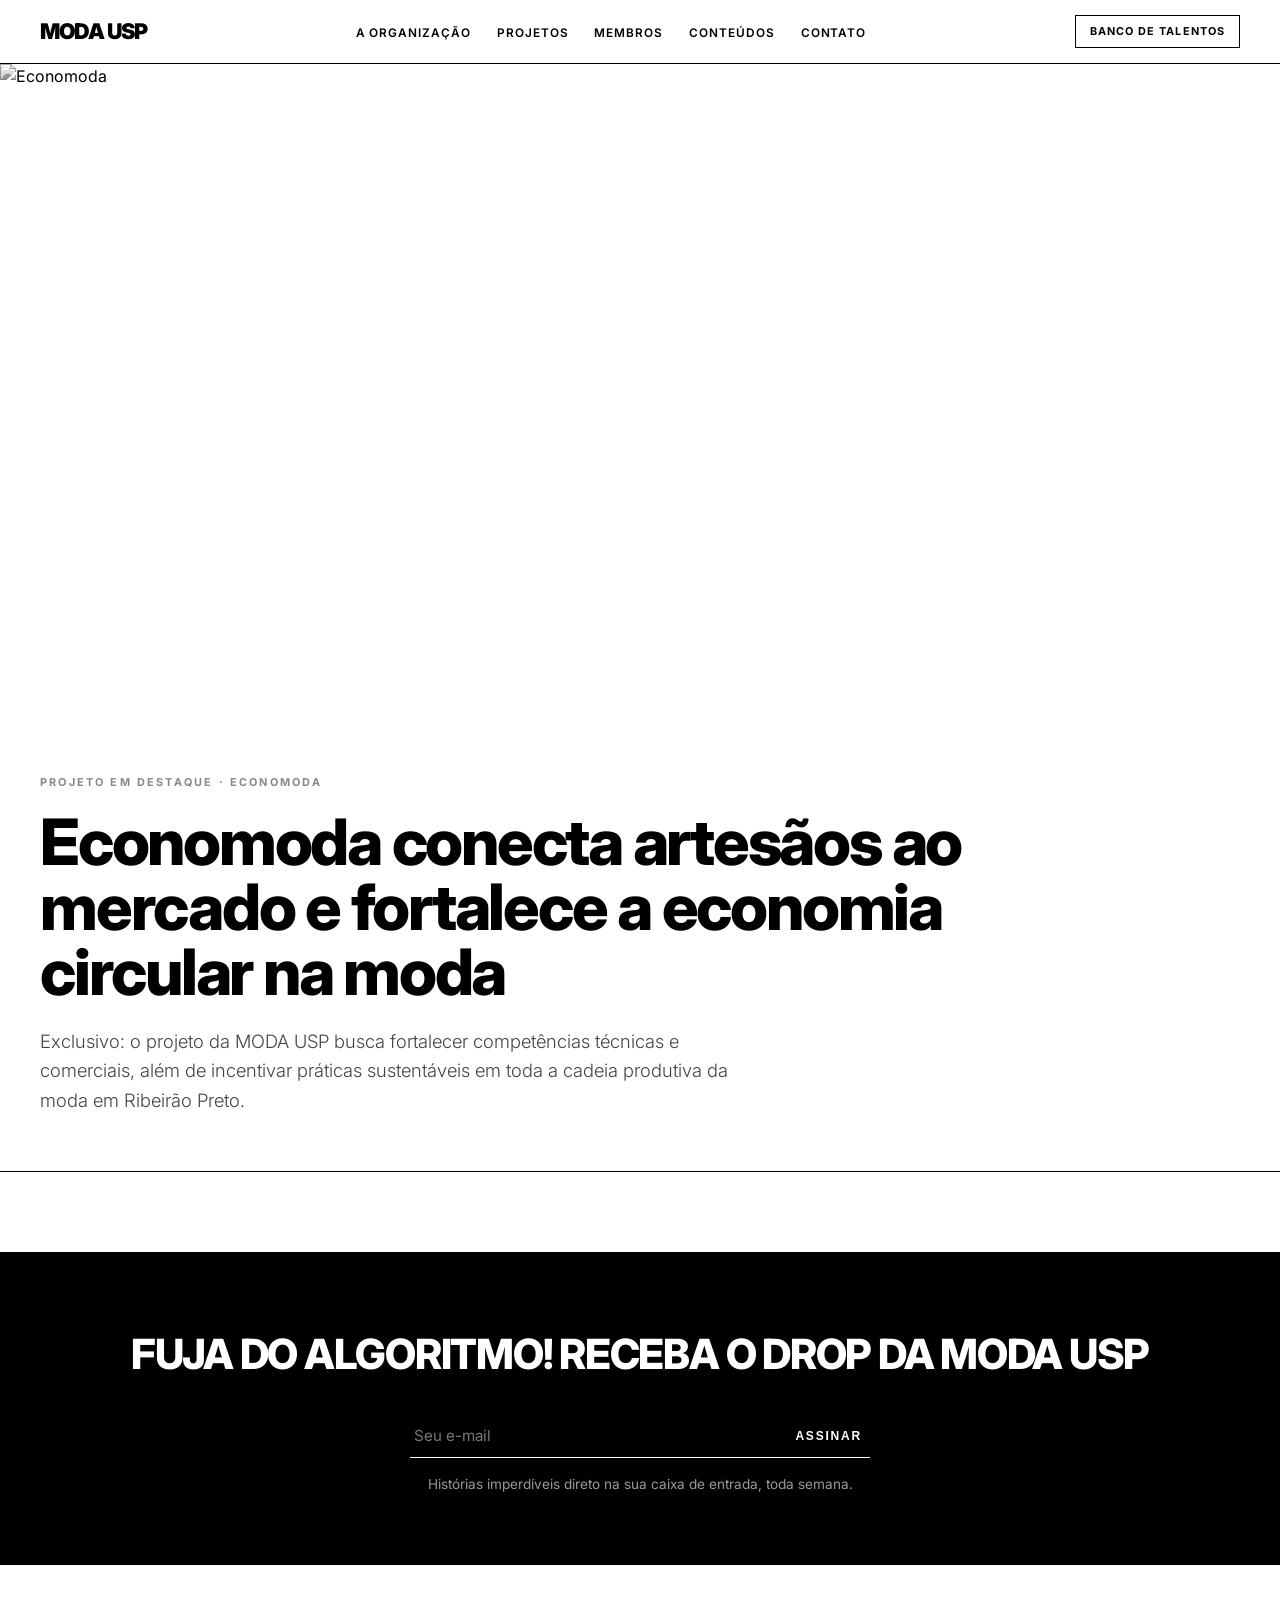
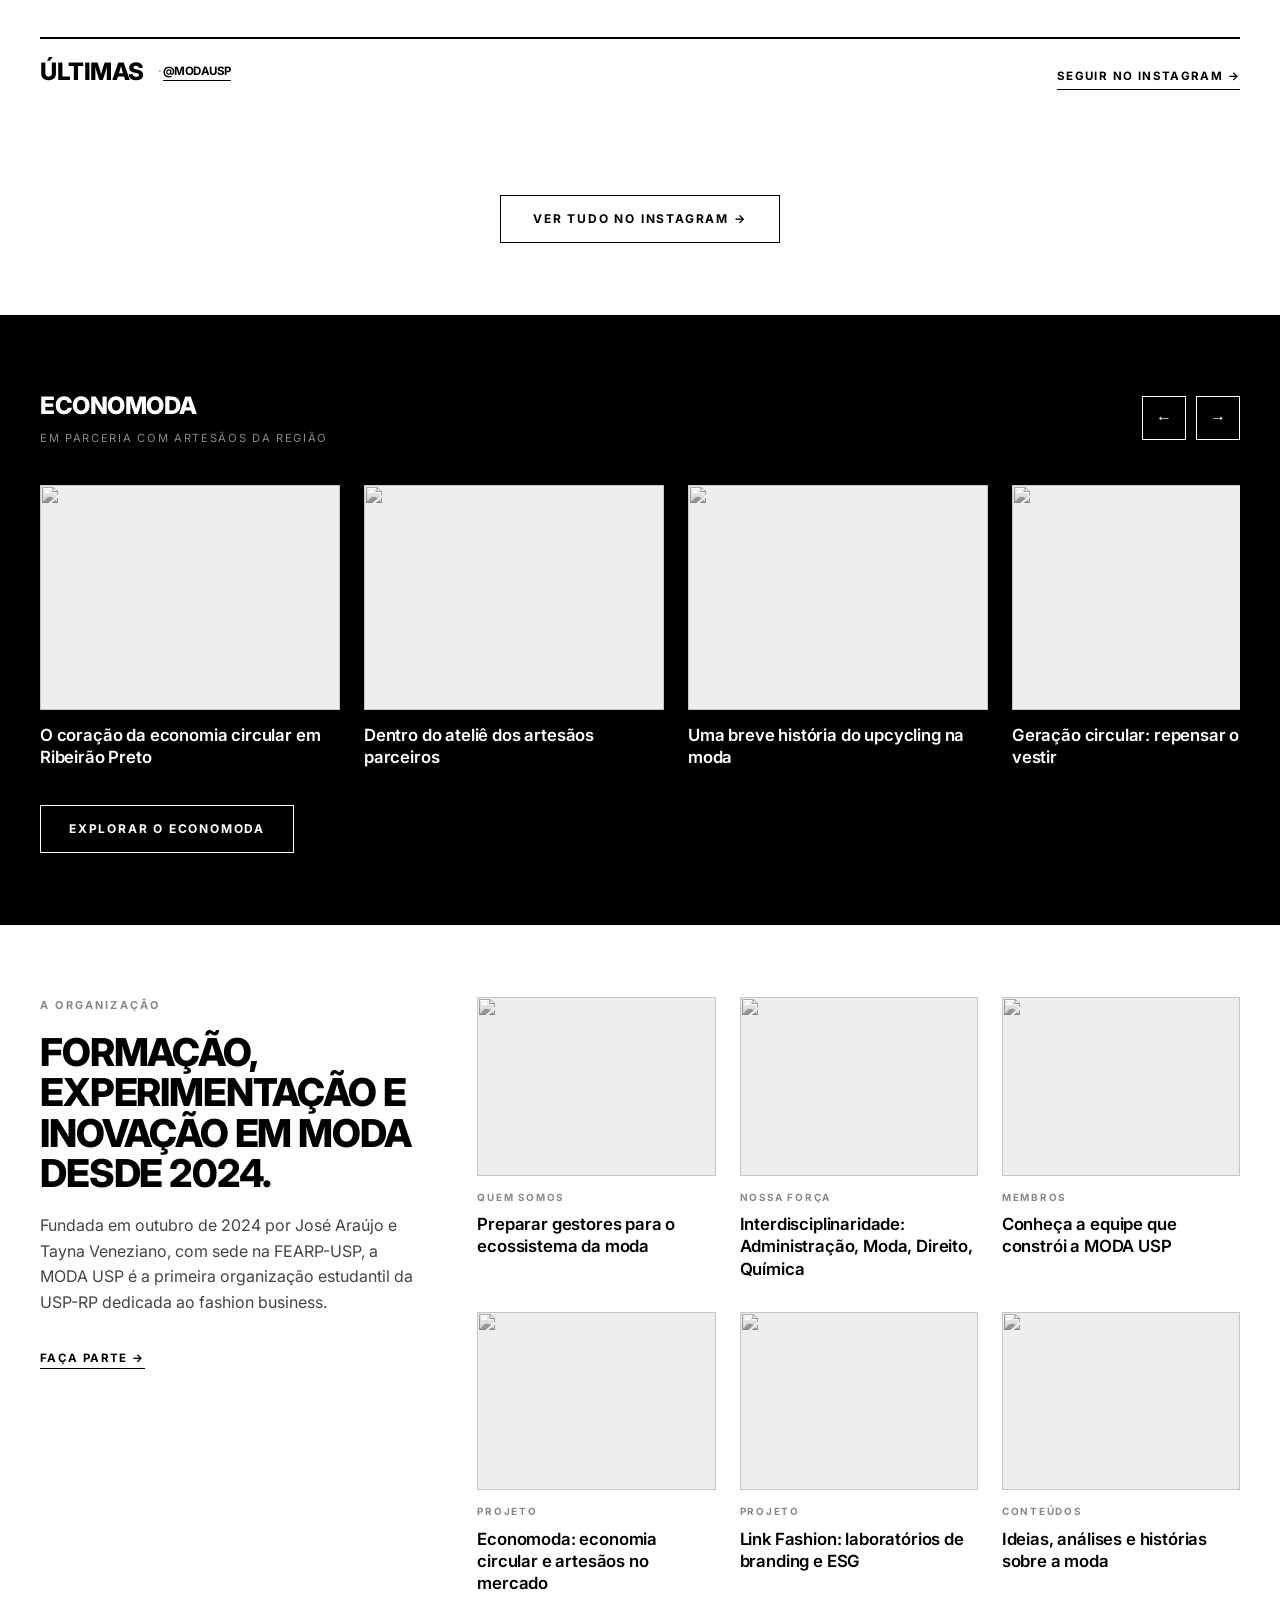
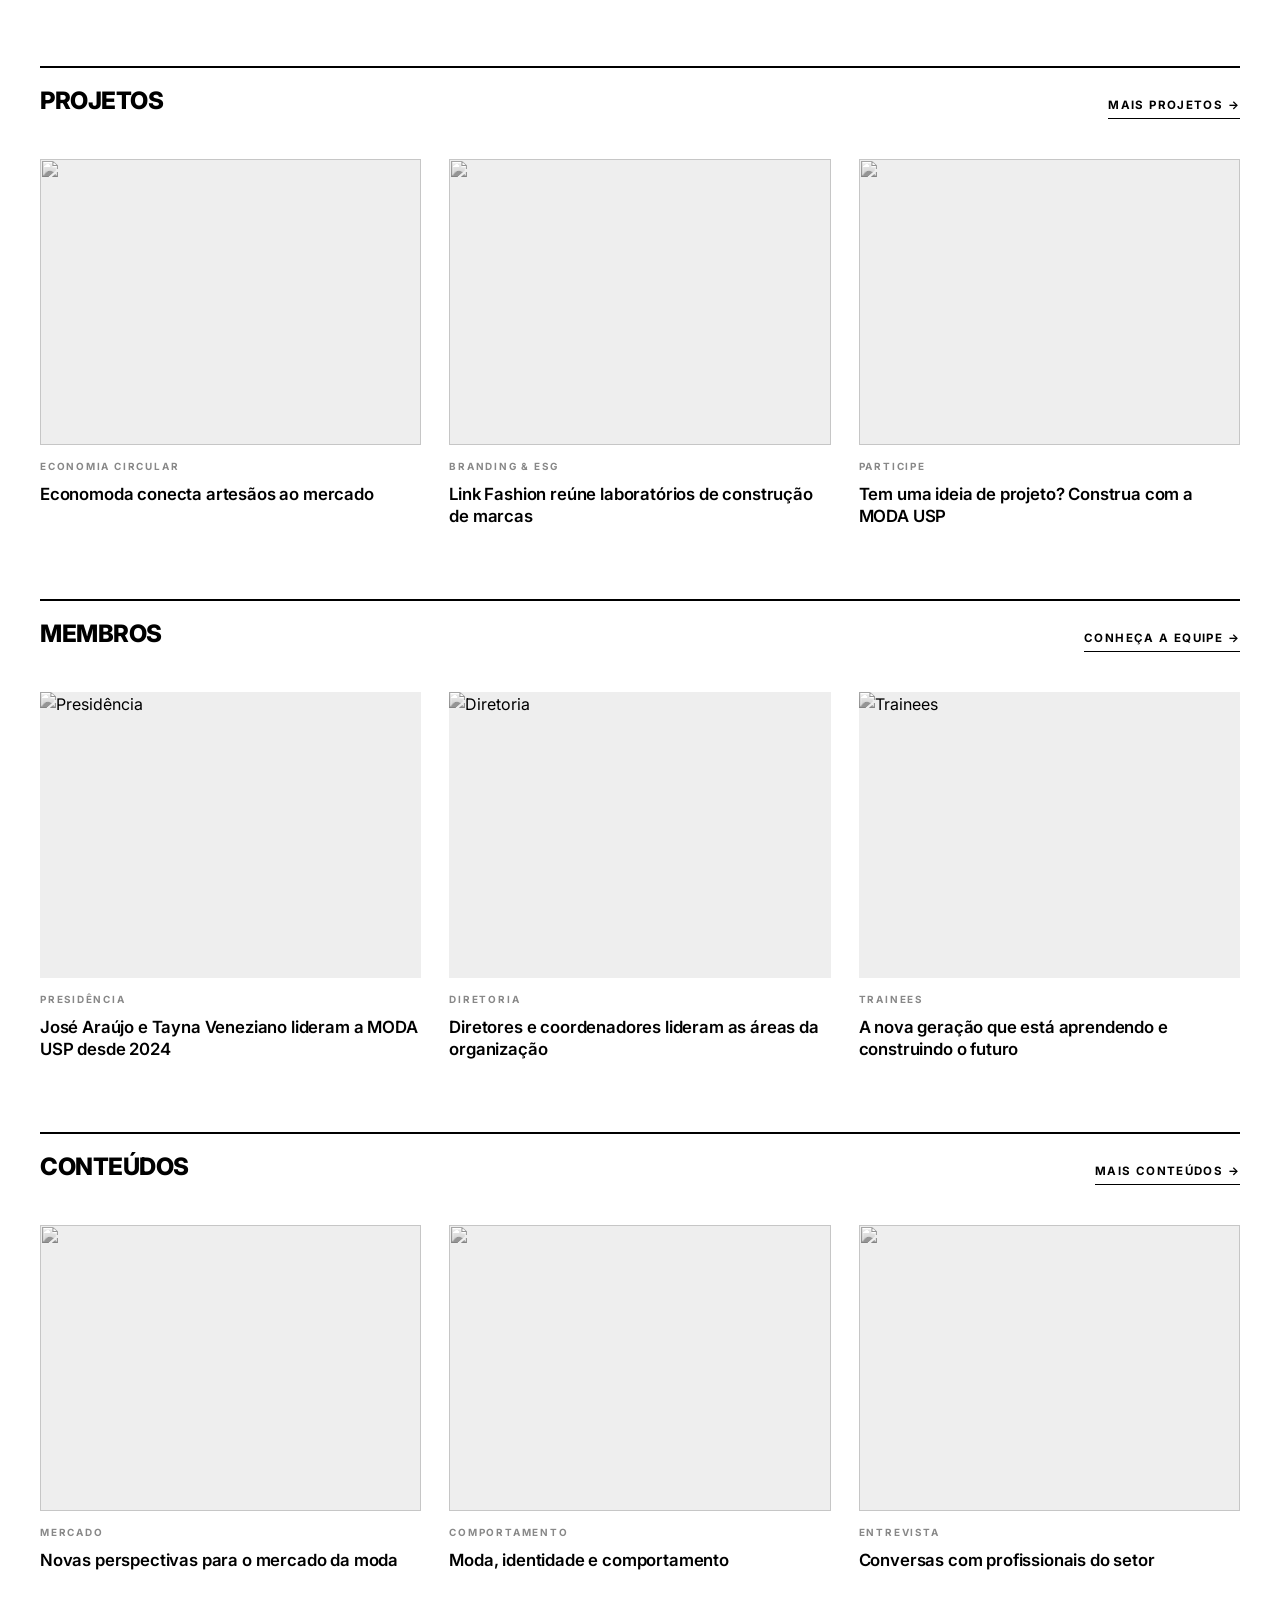
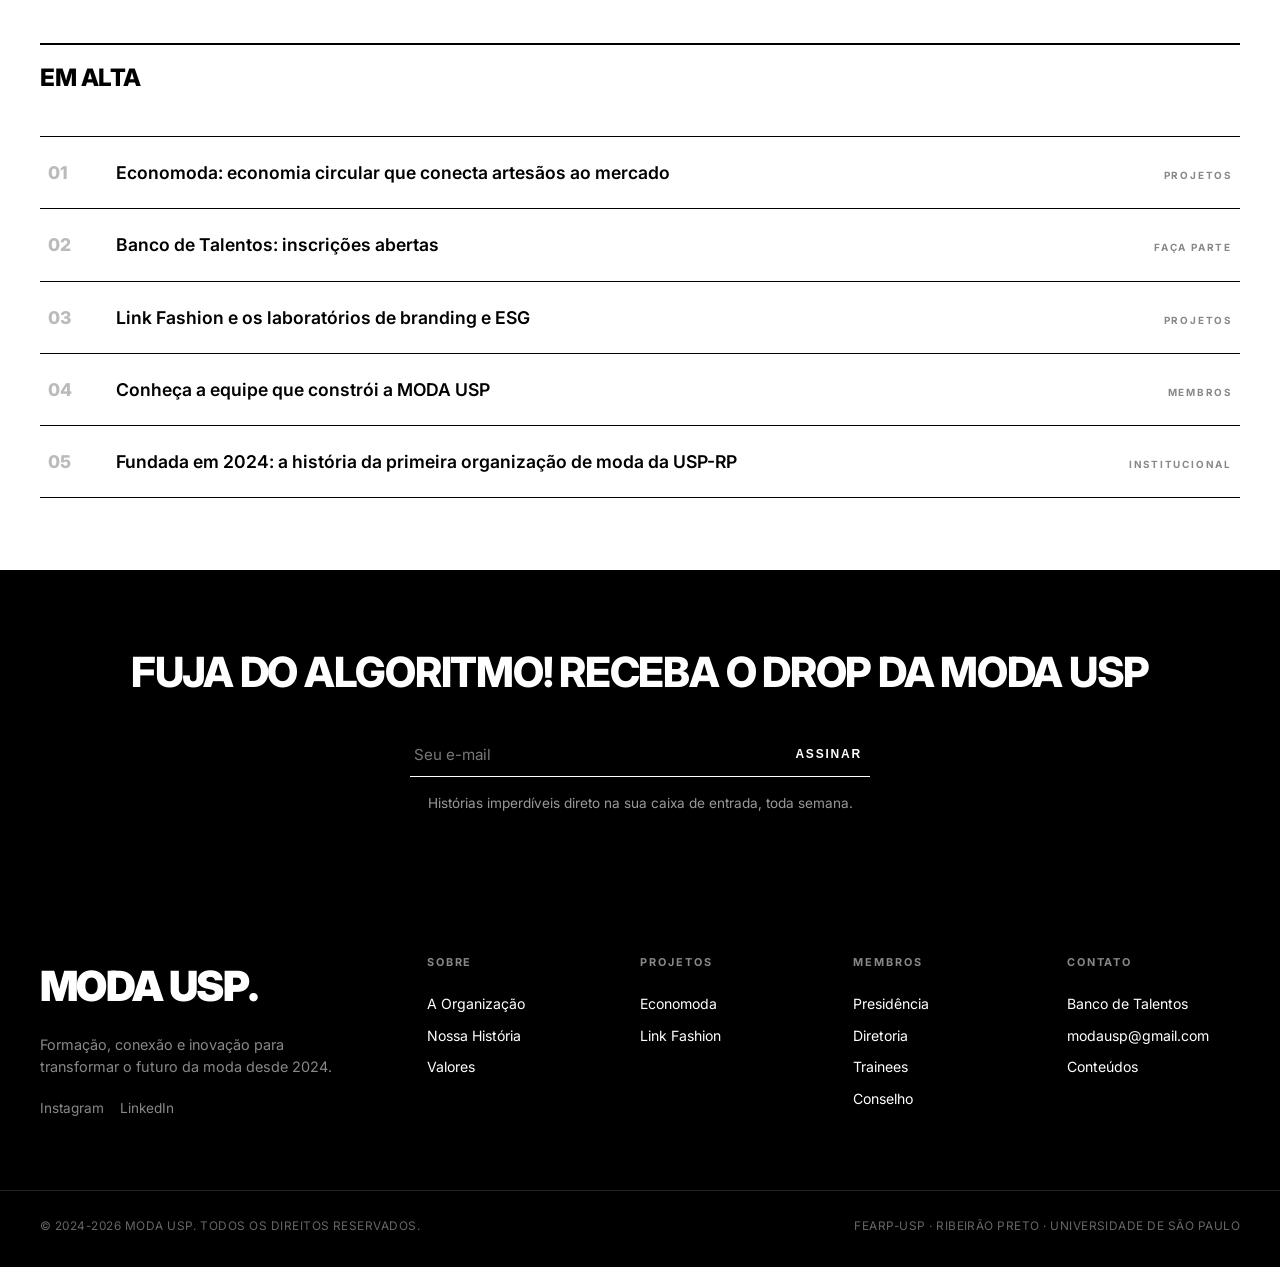
==== commit a9443b0e: "Create index.html" ====
--- a/index.html
+++ b/index.html
@@ -3,8 +3,8 @@
 <head>
     <meta charset="UTF-8">
     <meta name="viewport" content="width=device-width, initial-scale=1.0">
-    <title>MODA USP | Fashion Business, Projetos, Conteúdos, Membros</title>
-    <meta name="description" content="A primeira organização estudantil da USP-RP dedicada ao fashion business. Projetos, conteúdos, membros e banco de talentos.">
+    <title>MODA USP | Fashion Business — USP Ribeirão Preto</title>
+    <meta name="description" content="Primeira organização estudantil da USP-RP dedicada ao fashion business. Projetos, membros, conteúdos e banco de talentos.">
     <link rel="icon" type="image/png" href="favicon.png">
     <link rel="preconnect" href="https://fonts.googleapis.com">
     <link rel="preconnect" href="https://fonts.gstatic.com" crossorigin>
@@ -13,7 +13,6 @@
     <style>
         .dz-hero { padding-top: 64px; }
         .dz-hero-img { width: 100%; height: 74vh; min-height: 460px; overflow: hidden; }
-        .dz-hero-img img { width: 100%; height: 100%; object-fit: cover; }
         .dz-hero-head {
             max-width: 1400px; margin: 0 auto;
             padding: 44px 40px 56px;
@@ -36,17 +35,14 @@
             font-size: 1.15rem; font-weight: 300;
             line-height: 1.6; color: #444;
         }
-        .dz-drop {
-            background: #000; color: #fff;
-            text-align: center; padding: 70px 24px;
-        }
+        .dz-drop { background: #000; color: #fff; text-align: center; padding: 70px 24px; }
         .dz-drop h2 {
             font-weight: 800; letter-spacing: -0.03em;
             font-size: clamp(1.6rem, 3.4vw, 2.6rem);
             margin-bottom: 28px; text-transform: uppercase;
         }
         .dz-drop-form {
-            display: flex; justify-content: center; gap: 0;
+            display: flex; justify-content: center;
             max-width: 460px; margin: 0 auto;
             border-bottom: 1px solid #fff;
         }
@@ -59,17 +55,13 @@
         .dz-drop-form input::placeholder { color: #777; }
         .dz-drop-form button {
             background: transparent; border: none; color: #fff;
-            font-family: var(--sans); font-size: 0.75rem;
-            font-weight: 700; letter-spacing: 0.15em;
-            text-transform: uppercase; cursor: pointer; padding: 0 8px;
+            font-size: 0.75rem; font-weight: 700;
+            letter-spacing: 0.15em; text-transform: uppercase;
+            cursor: pointer; padding: 0 8px;
         }
         .dz-drop-form button:hover { text-decoration: underline; }
         .dz-drop p { margin-top: 16px; font-size: 0.85rem; color: #999; }
-
-        .dz-section {
-            max-width: 1400px; margin: 0 auto;
-            padding: 72px 40px;
-        }
+        .dz-section { max-width: 1400px; margin: 0 auto; padding: 72px 40px; }
         .dz-section-head {
             display: flex; justify-content: space-between;
             align-items: baseline;
@@ -82,14 +74,12 @@
             letter-spacing: -0.02em; text-transform: uppercase;
             display: flex; align-items: center; gap: 14px;
         }
-        .dz-section-head h2 a:hover { text-decoration: underline; opacity: 1; }
         .dz-more {
             font-size: 0.72rem; font-weight: 700;
             text-transform: uppercase; letter-spacing: 0.12em;
             border-bottom: 1px solid #000; padding-bottom: 3px;
         }
         .dz-more:hover { background: #000; color: #fff; opacity: 1; }
-
         .dz-grid {
             display: grid;
             grid-template-columns: repeat(4, 1fr);
@@ -102,9 +92,7 @@
             overflow: hidden; margin-bottom: 14px;
             background: #eee;
         }
-        .dz-thumb img {
-            transition: transform 0.7s cubic-bezier(0.16, 1, 0.3, 1);
-        }
+        .dz-thumb img { transition: transform 0.7s cubic-bezier(0.16, 1, 0.3, 1); }
         .dz-card:hover .dz-thumb img { transform: scale(1.05); }
         .dz-cat {
             font-size: 0.62rem; font-weight: 700;
@@ -116,7 +104,6 @@
             line-height: 1.32; letter-spacing: -0.01em;
         }
         .dz-card:hover h3 { text-decoration: underline; opacity: 1; }
-
         .dz-strip { background: #000; color: #fff; padding: 72px 0; }
         .dz-strip-inner { max-width: 1400px; margin: 0 auto; padding: 0 40px; }
         .dz-strip-head {
@@ -130,21 +117,19 @@
         }
         .dz-strip-head span {
             font-size: 0.7rem; letter-spacing: 0.15em;
-            text-transform: uppercase; color: #888; display: block;
-            margin-top: 4px;
+            text-transform: uppercase; color: #888;
         }
         .dz-arrows { display: flex; gap: 10px; }
         .dz-arrows button {
             width: 44px; height: 44px;
             background: transparent; border: 1px solid #fff;
             color: #fff; font-size: 1rem; cursor: pointer;
-            transition: all 0.25s ease;
         }
         .dz-arrows button:hover { background: #fff; color: #000; }
         .dz-track {
             display: flex; gap: 24px;
             overflow-x: auto; scroll-snap-type: x mandatory;
-            scrollbar-width: none; padding-bottom: 8px;
+            scrollbar-width: none;
         }
         .dz-track::-webkit-scrollbar { display: none; }
         .dz-track .dz-card { min-width: 300px; scroll-snap-align: start; }
@@ -156,82 +141,44 @@
             letter-spacing: 0.15em; text-transform: uppercase;
         }
         .dz-strip-cta:hover { background: #fff; color: #000; opacity: 1; }
-
-        .dz-mag {
-            display: grid;
-            grid-template-columns: 1fr 2fr;
-            gap: 56px; align-items: start;
-        }
+        .dz-mag { display: grid; grid-template-columns: 1fr 2fr; gap: 56px; align-items: start; }
         .dz-mag-side h2 {
             font-weight: 800;
             font-size: clamp(1.8rem, 3vw, 2.6rem);
             letter-spacing: -0.03em; line-height: 1.05;
             margin-bottom: 20px; text-transform: uppercase;
         }
-        .dz-mag-side p {
-            font-size: 1rem; line-height: 1.6;
-            color: #444; margin-bottom: 28px;
-        }
-        .dz-mag-grid {
-            display: grid;
-            grid-template-columns: repeat(3, 1fr);
-            gap: 32px 24px;
-        }
-
+        .dz-mag-side p { font-size: 1rem; line-height: 1.6; color: #444; margin-bottom: 28px; }
+        .dz-mag-grid { display: grid; grid-template-columns: repeat(3, 1fr); gap: 32px 24px; }
         .dz-trending ol { list-style: none; counter-reset: trend; }
-        .dz-trending li {
-            counter-increment: trend;
-            border-top: 1px solid #000;
-        }
+        .dz-trending li { counter-increment: trend; border-top: 1px solid #000; }
         .dz-trending li:last-child { border-bottom: 1px solid #000; }
         .dz-trending a {
             display: flex; align-items: baseline;
             gap: 28px; padding: 22px 8px;
-            transition: background 0.2s ease;
         }
         .dz-trending a:hover { background: #f5f5f5; opacity: 1; }
         .dz-trending a::before {
             content: counter(trend, decimal-leading-zero);
             font-weight: 800; font-size: 1.1rem;
-            letter-spacing: -0.02em; color: #bbb;
-            min-width: 40px;
-        }
-        .dz-trending .t-title {
-            font-weight: 600; font-size: 1.1rem;
-            letter-spacing: -0.01em; flex: 1;
-        }
+            color: #bbb; min-width: 40px;
+        }
+        .dz-trending .t-title { font-weight: 600; font-size: 1.1rem; flex: 1; }
         .dz-trending a:hover .t-title { text-decoration: underline; }
         .dz-trending .t-cat {
             font-size: 0.62rem; font-weight: 700;
             text-transform: uppercase; letter-spacing: 0.18em;
             color: #888;
         }
-
-        /* FEED INSTAGRAM */
-        .insta-handle {
-            font-size: 0.72rem; font-weight: 500;
-            letter-spacing: 0.1em; color: #888;
-            text-transform: uppercase;
-        }
+        .insta-handle { font-size: 0.72rem; font-weight: 500; color: #888; }
         .insta-handle a {
             color: #000; font-weight: 700;
-            border-bottom: 1px solid #000;
-            padding-bottom: 2px;
-            transition: all 0.25s ease;
-        }
-        .insta-handle a:hover {
-            background: #000; color: #fff; opacity: 1;
-        }
-        .insta-grid {
-            display: grid;
-            grid-template-columns: repeat(3, 1fr);
-            gap: 24px;
-        }
+            border-bottom: 1px solid #000; padding-bottom: 2px;
+        }
+        .insta-grid { display: grid; grid-template-columns: repeat(3, 1fr); gap: 24px; }
         .insta-grid .instagram-media {
-            margin: 0 !important;
-            min-width: 0 !important;
-            max-width: 100% !important;
-            width: 100% !important;
+            margin: 0 !important; min-width: 0 !important;
+            max-width: 100% !important; width: 100% !important;
             filter: grayscale(100%) contrast(1.1);
             transition: filter 0.6s ease, transform 0.4s ease;
         }
@@ -239,29 +186,15 @@
             filter: grayscale(0%) contrast(1);
             transform: translateY(-4px);
         }
-        .insta-footer {
-            margin-top: 40px;
-            display: flex;
-            justify-content: center;
-        }
+        .insta-footer { margin-top: 40px; display: flex; justify-content: center; }
         .insta-footer a {
             display: inline-flex; align-items: center;
             gap: 10px; padding: 14px 32px;
             border: 1px solid #000;
             font-size: 0.75rem; font-weight: 700;
             letter-spacing: 0.15em; text-transform: uppercase;
-            transition: all 0.25s ease;
         }
         .insta-footer a:hover { background: #000; color: #fff; opacity: 1; }
-        .insta-footer a::before {
-            content: '';
-            width: 16px; height: 16px;
-            background: #000;
-            border-radius: 4px;
-            transition: background 0.25s ease;
-        }
-        .insta-footer a:hover::before { background: #fff; }
-
         @media (max-width: 1024px) {
             .dz-grid { grid-template-columns: repeat(2, 1fr); }
             .dz-mag { grid-template-columns: 1fr; gap: 40px; }
@@ -275,29 +208,24 @@
             .dz-hero-head { padding: 32px 20px 40px; }
             .dz-hero-img { height: 52vh; min-height: 320px; }
             .dz-strip-inner { padding: 0 20px; }
-            .dz-trending a { gap: 16px; }
-            .dz-trending .t-cat { display: none; }
-            .dz-section-head { flex-direction: column; align-items: flex-start; }
         }
     </style>
 </head>
 <body>
 
-<header class="dz-header">
-    <a href="index.html" class="dz-logo">Moda USP</a>
+<header>
+    <a href="index.html" class="logo">Moda USP</a>
     <nav>
-        <ul class="dz-nav">
-            <li><a href="#ultimas">Últimas</a></li>
+        <ul>
+            <li><a href="sobre.html">A Organização</a></li>
             <li><a href="projetos.html">Projetos</a></li>
             <li><a href="membros.html">Membros</a></li>
             <li><a href="conteudos.html">Conteúdos</a></li>
-            <li><a href="sobre.html">A Organização</a></li>
+            <li><a href="contato.html">Contato</a></li>
         </ul>
     </nav>
     <a href="contato.html" class="dz-club">Banco de Talentos</a>
-    <button class="menu-toggle" aria-label="Menu">
-        <span></span><span></span><span></span>
-    </button>
+    <button class="menu-toggle" aria-label="Menu"><span></span><span></span><span></span></button>
 </header>
 
 <div class="mobile-menu">
@@ -309,10 +237,10 @@
     <a href="contato.html">Banco de Talentos</a>
 </div>
 
-<!-- CAPA -->
+<!-- HERO -->
 <section class="dz-hero">
     <div class="dz-hero-img">
-        <img src="https://images.unsplash.com/photo-1558618666-fcd25c85cd64?auto=format&fit=crop&w=1920&q=80" alt="Economoda — economia circular na moda">
+        <img src="https://images.unsplash.com/photo-1558618666-fcd25c85cd64?auto=format&fit=crop&w=1920&q=80" alt="Economoda">
     </div>
     <div class="dz-hero-head">
         <div class="dz-kicker">Projeto em destaque · Economoda</div>
@@ -324,39 +252,29 @@
 <!-- NEWSLETTER -->
 <section class="dz-drop">
     <h2>Fuja do algoritmo! Receba O Drop da MODA USP</h2>
-    <form class="dz-drop-form" id="drop-form">
+    <form class="dz-drop-form" onsubmit="event.preventDefault(); this.innerHTML='<p style=&quot;font-size:1.1rem;font-weight:600;&quot;>Obrigado! Você está na lista. ✓</p>';">
         <input type="email" placeholder="Seu e-mail" required>
         <button type="submit">Assinar</button>
     </form>
     <p>Histórias imperdíveis direto na sua caixa de entrada, toda semana.</p>
 </section>
 
-<!-- ÚLTIMAS (FEED INSTAGRAM) -->
-<section class="dz-section" id="ultimas">
+<!-- ÚLTIMAS (INSTAGRAM) -->
+<section class="dz-section">
     <div class="dz-section-head">
-        <h2>
-            Últimas 
-            <span class="insta-handle">· <a href="https://instagram.com/modausp" target="_blank" rel="noopener">@modausp</a></span>
-        </h2>
-        <a href="https://instagram.com/modausp" target="_blank" rel="noopener" class="dz-more">Seguir no Instagram →</a>
-    </div>
-
+        <h2>Últimas <span class="insta-handle">· <a href="https://instagram.com/modausp" target="_blank">@modausp</a></span></h2>
+        <a href="https://instagram.com/modausp" target="_blank" class="dz-more">Seguir no Instagram →</a>
+    </div>
     <div class="insta-grid">
-        <blockquote class="instagram-media" data-instgrm-permalink="https://www.instagram.com/p/DdjrROuiU-5/?utm_source=ig_embed&amp;utm_campaign=loading" data-instgrm-version="14" style=" background:#FFF; border:0; border-radius:3px; box-shadow:0 0 1px 0 rgba(0,0,0,0.5),0 1px 10px 0 rgba(0,0,0,0.15); margin: 1px; max-width:540px; min-width:326px; padding:0; width:99.375%; width:-webkit-calc(100% - 2px); width:calc(100% - 2px);"><div style="padding:16px;"> <a href="https://www.instagram.com/p/DdjrROuiU-5/" target="_blank"><div style="display:block; height:50px; margin:0 auto 12px; width:50px;"><svg width="50px" height="50px" viewBox="0 0 60 60" version="1.1" xmlns="https://www.w3.org/2000/svg"><g stroke="none" stroke-width="1" fill="none" fill-rule="evenodd"><g transform="translate(-511.000000, -20.000000)" fill="#000000"><g><path d="M556.869,30.41 C554.814,30.41 553.148,32.076 553.148,34.131 C553.148,36.186 554.814,37.852 556.869,37.852 C558.924,37.852 560.59,36.186 560.59,34.131 C560.59,32.076 558.924,30.41 556.869,30.41 M541,60.657 C535.114,60.657 530.342,55.887 530.342,50 C530.342,44.114 535.114,39.342 541,39.342 C546.887,39.342 551.658,44.114 551.658,50 C551.658,55.887 546.887,60.657 541,60.657 M541,33.886 C532.1,33.886 524.886,41.1 524.886,50 C524.886,58.899 532.1,66.113 541,66.113 C549.9,66.113 557.115,58.899 557.115,50 C557.115,41.1 549.9,33.886 541,33.886 M565.378,62.101 C565.244,65.022 564.756,66.606 564.346,67.663 C563.803,69.06 563.154,70.057 562.106,71.106 C561.058,72.155 560.06,72.803 558.662,73.347 C557.607,73.757 556.021,74.244 553.102,74.378 C549.944,74.521 548.997,74.552 541,74.552 C533.003,74.552 532.056,74.521 528.898,74.378 C525.979,74.244 524.393,73.757 523.338,73.347 C521.94,72.803 520.942,72.155 519.894,71.106 C518.846,70.057 518.197,69.06 517.654,67.663 C517.244,66.606 516.755,65.022 516.623,62.101 C516.479,58.943 516.448,57.996 516.448,50 C516.448,42.003 516.479,41.056 516.623,37.899 C516.755,34.978 517.244,33.391 517.654,32.338 C518.197,30.938 518.846,29.942 519.894,28.894 C520.942,27.846 521.94,27.196 523.338,26.654 C524.393,26.244 525.979,25.756 528.898,25.623 C532.057,25.479 533.004,25.448 541,25.448 C548.997,25.448 549.943,25.479 553.102,25.623 C556.021,25.756 557.607,26.244 558.662,26.654 C560.06,27.196 561.058,27.846 562.106,28.894 C563.154,29.942 563.803,30.938 564.346,32.338 C564.756,33.391 565.244,34.978 565.378,37.899 C565.522,41.056 565.552,42.003 565.552,50 C565.552,57.996 565.522,58.943 565.378,62.101"></path></g></g></g></svg></div></a></div></blockquote>
-
-        <blockquote class="instagram-media" data-instgrm-permalink="https://www.instagram.com/p/DdZW-KKkWhH/?utm_source=ig_embed&amp;utm_campaign=loading" data-instgrm-version="14" style=" background:#FFF; border:0; border-radius:3px; box-shadow:0 0 1px 0 rgba(0,0,0,0.5),0 1px 10px 0 rgba(0,0,0,0.15); margin: 1px; max-width:540px; min-width:326px; padding:0; width:99.375%; width:-webkit-calc(100% - 2px); width:calc(100% - 2px);"><div style="padding:16px;"> <a href="https://www.instagram.com/p/DdZW-KKkWhH/" target="_blank"><div style="display:block; height:50px; margin:0 auto 12px; width:50px;"><svg width="50px" height="50px" viewBox="0 0 60 60" version="1.1" xmlns="https://www.w3.org/2000/svg"><g stroke="none" stroke-width="1" fill="none" fill-rule="evenodd"><g transform="translate(-511.000000, -20.000000)" fill="#000000"><g><path d="M556.869,30.41 C554.814,30.41 553.148,32.076 553.148,34.131 C553.148,36.186 554.814,37.852 556.869,37.852 C558.924,37.852 560.59,36.186 560.59,34.131 C560.59,32.076 558.924,30.41 556.869,30.41 M541,60.657 C535.114,60.657 530.342,55.887 530.342,50 C530.342,44.114 535.114,39.342 541,39.342 C546.887,39.342 551.658,44.114 551.658,50 C551.658,55.887 546.887,60.657 541,60.657 M541,33.886 C532.1,33.886 524.886,41.1 524.886,50 C524.886,58.899 532.1,66.113 541,66.113 C549.9,66.113 557.115,58.899 557.115,50 C557.115,41.1 549.9,33.886 541,33.886"></path></g></g></g></svg></div></a></div></blockquote>
-
-        <blockquote class="instagram-media" data-instgrm-permalink="https://www.instagram.com/p/DdWjodzDi3D/?utm_source=ig_embed&amp;utm_campaign=loading" data-instgrm-version="14" style=" background:#FFF; border:0; border-radius:3px; box-shadow:0 0 1px 0 rgba(0,0,0,0.5),0 1px 10px 0 rgba(0,0,0,0.15); margin: 1px; max-width:540px; min-width:326px; padding:0; width:99.375%; width:-webkit-calc(100% - 2px); width:calc(100% - 2px);"><div style="padding:16px;"> <a href="https://www.instagram.com/p/DdWjodzDi3D/" target="_blank"><div style="display:block; height:50px; margin:0 auto 12px; width:50px;"><svg width="50px" height="50px" viewBox="0 0 60 60" version="1.1" xmlns="https://www.w3.org/2000/svg"><g stroke="none" stroke-width="1" fill="none" fill-rule="evenodd"><g transform="translate(-511.000000, -20.000000)" fill="#000000"><g><path d="M556.869,30.41 C554.814,30.41 553.148,32.076 553.148,34.131 C553.148,36.186 554.814,37.852 556.869,37.852 C558.924,37.852 560.59,36.186 560.59,34.131 C560.59,32.076 558.924,30.41 556.869,30.41 M541,60.657 C535.114,60.657 530.342,55.887 530.342,50 C530.342,44.114 535.114,39.342 541,39.342 C546.887,39.342 551.658,44.114 551.658,50 C551.658,55.887 546.887,60.657 541,60.657"></path></g></g></g></svg></div></a></div></blockquote>
-
-        <blockquote class="instagram-media" data-instgrm-permalink="https://www.instagram.com/p/DdPmKE1DoZ0/?utm_source=ig_embed&amp;utm_campaign=loading" data-instgrm-version="14" style=" background:#FFF; border:0; border-radius:3px; box-shadow:0 0 1px 0 rgba(0,0,0,0.5),0 1px 10px 0 rgba(0,0,0,0.15); margin: 1px; max-width:540px; min-width:326px; padding:0; width:99.375%; width:-webkit-calc(100% - 2px); width:calc(100% - 2px);"><div style="padding:16px;"> <a href="https://www.instagram.com/p/DdPmKE1DoZ0/" target="_blank"><div style="display:block; height:50px; margin:0 auto 12px; width:50px;"><svg width="50px" height="50px" viewBox="0 0 60 60" version="1.1" xmlns="https://www.w3.org/2000/svg"><g stroke="none" stroke-width="1" fill="none" fill-rule="evenodd"><g transform="translate(-511.000000, -20.000000)" fill="#000000"><g><path d="M556.869,30.41 C554.814,30.41 553.148,32.076 553.148,34.131 C553.148,36.186 554.814,37.852 556.869,37.852 C558.924,37.852 560.59,36.186 560.59,34.131 C560.59,32.076 558.924,30.41 556.869,30.41"></path></g></g></g></svg></div></a></div></blockquote>
-
-        <blockquote class="instagram-media" data-instgrm-permalink="https://www.instagram.com/p/Dcwcc9GgV3-/?utm_source=ig_embed&amp;utm_campaign=loading" data-instgrm-version="14" style=" background:#FFF; border:0; border-radius:3px; box-shadow:0 0 1px 0 rgba(0,0,0,0.5),0 1px 10px 0 rgba(0,0,0,0.15); margin: 1px; max-width:540px; min-width:326px; padding:0; width:99.375%; width:-webkit-calc(100% - 2px); width:calc(100% - 2px);"><div style="padding:16px;"> <a href="https://www.instagram.com/p/Dcwcc9GgV3-/" target="_blank"><div style="display:block; height:50px; margin:0 auto 12px; width:50px;"><svg width="50px" height="50px" viewBox="0 0 60 60" version="1.1" xmlns="https://www.w3.org/2000/svg"><g stroke="none" stroke-width="1" fill="none" fill-rule="evenodd"><g transform="translate(-511.000000, -20.000000)" fill="#000000"><g><path d="M556.869,30.41 C554.814,30.41 553.148,32.076 553.148,34.131 C553.148,36.186 554.814,37.852 556.869,37.852"></path></g></g></g></svg></div></a></div></blockquote>
-
-        <blockquote class="instagram-media" data-instgrm-permalink="https://www.instagram.com/p/Db3wqMVCYrP/?utm_source=ig_embed&amp;utm_campaign=loading" data-instgrm-version="14" style=" background:#FFF; border:0; border-radius:3px; box-shadow:0 0 1px 0 rgba(0,0,0,0.5),0 1px 10px 0 rgba(0,0,0,0.15); margin: 1px; max-width:540px; min-width:326px; padding:0; width:99.375%; width:-webkit-calc(100% - 2px); width:calc(100% - 2px);"><div style="padding:16px;"> <a href="https://www.instagram.com/p/Db3wqMVCYrP/" target="_blank"><div style="display:block; height:50px; margin:0 auto 12px; width:50px;"><svg width="50px" height="50px" viewBox="0 0 60 60" version="1.1" xmlns="https://www.w3.org/2000/svg"><g stroke="none" stroke-width="1" fill="none" fill-rule="evenodd"><g transform="translate(-511.000000, -20.000000)" fill="#000000"><g><path d="M556.869,30.41 C554.814,30.41 553.148,32.076 553.148,34.131 C553.148,36.186 554.814,37.852 556.869,37.852"></path></g></g></g></svg></div></a></div></blockquote>
-    </div>
-
+        <blockquote class="instagram-media" data-instgrm-permalink="https://www.instagram.com/p/DdjrROuiU-5/" data-instgrm-version="14"></blockquote>
+        <blockquote class="instagram-media" data-instgrm-permalink="https://www.instagram.com/p/DdZW-KKkWhH/" data-instgrm-version="14"></blockquote>
+        <blockquote class="instagram-media" data-instgrm-permalink="https://www.instagram.com/p/DdWjodzDi3D/" data-instgrm-version="14"></blockquote>
+        <blockquote class="instagram-media" data-instgrm-permalink="https://www.instagram.com/p/DdPmKE1DoZ0/" data-instgrm-version="14"></blockquote>
+        <blockquote class="instagram-media" data-instgrm-permalink="https://www.instagram.com/p/Dcwcc9GgV3-/" data-instgrm-version="14"></blockquote>
+        <blockquote class="instagram-media" data-instgrm-permalink="https://www.instagram.com/p/Db3wqMVCYrP/" data-instgrm-version="14"></blockquote>
+    </div>
     <div class="insta-footer">
-        <a href="https://instagram.com/modausp" target="_blank" rel="noopener">Ver tudo no Instagram →</a>
+        <a href="https://instagram.com/modausp" target="_blank">Ver tudo no Instagram →</a>
     </div>
 </section>
 
@@ -380,19 +298,19 @@
             </a>
             <a href="projetos.html#economoda" class="dz-card">
                 <div class="dz-thumb"><img src="https://images.unsplash.com/photo-1529139574466-a303027c1d8b?auto=format&fit=crop&w=600&q=80" alt="" loading="lazy"></div>
-                <h3>Dentro do ateliê dos artesãos parceiros do Economoda</h3>
+                <h3>Dentro do ateliê dos artesãos parceiros</h3>
             </a>
             <a href="projetos.html#economoda" class="dz-card">
                 <div class="dz-thumb"><img src="https://images.unsplash.com/photo-1490481651871-ab68de25d43d?auto=format&fit=crop&w=600&q=80" alt="" loading="lazy"></div>
-                <h3>Uma breve história do upcycling na cadeia da moda</h3>
+                <h3>Uma breve história do upcycling na moda</h3>
             </a>
             <a href="projetos.html#economoda" class="dz-card">
                 <div class="dz-thumb"><img src="https://images.unsplash.com/photo-1503342217505-b0a15ec3261c?auto=format&fit=crop&w=600&q=80" alt="" loading="lazy"></div>
-                <h3>Geração circular: por que repensar o jeito de vestir</h3>
+                <h3>Geração circular: repensar o jeito de vestir</h3>
             </a>
             <a href="projetos.html#economoda" class="dz-card">
                 <div class="dz-thumb"><img src="https://images.unsplash.com/photo-1556740749-887f6717d7e4?auto=format&fit=crop&w=600&q=80" alt="" loading="lazy"></div>
-                <h3>Competências técnicas e comerciais: o que o projeto fortalece</h3>
+                <h3>Competências técnicas e comerciais fortalecidas</h3>
             </a>
         </div>
         <a href="projetos.html#economoda" class="dz-strip-cta">Explorar o Economoda</a>
@@ -405,24 +323,24 @@
         <div class="dz-mag-side">
             <div class="dz-kicker">A Organização</div>
             <h2>Formação, experimentação e inovação em moda desde 2024.</h2>
-            <p>A MODA USP é a primeira organização estudantil da USP-RP dedicada ao fashion business. Fundada em outubro de 2024 por José Araújo e Tayna Veneziano, com sede na FEARP-USP.</p>
+            <p>Fundada em outubro de 2024 por José Araújo e Tayna Veneziano, com sede na FEARP-USP, a MODA USP é a primeira organização estudantil da USP-RP dedicada ao fashion business.</p>
             <a href="contato.html" class="dz-more">Faça parte →</a>
         </div>
         <div class="dz-mag-grid">
             <a href="sobre.html" class="dz-card">
                 <div class="dz-thumb"><img src="https://images.unsplash.com/photo-1556761175-b413da4baf72?auto=format&fit=crop&w=600&q=80" alt="" loading="lazy"></div>
                 <div class="dz-cat">Quem somos</div>
-                <h3>Preparar gestores para o ecossistema da moda, com excelência</h3>
+                <h3>Preparar gestores para o ecossistema da moda</h3>
             </a>
             <a href="sobre.html" class="dz-card">
                 <div class="dz-thumb"><img src="https://images.unsplash.com/photo-1522202176988-66273c2fd55f?auto=format&fit=crop&w=600&q=80" alt="" loading="lazy"></div>
                 <div class="dz-cat">Nossa força</div>
-                <h3>Interdisciplinaridade: de Administração a Moda, Direito e Química</h3>
-            </a>
-            <a href="sobre.html" class="dz-card">
-                <div class="dz-thumb"><img src="https://images.unsplash.com/photo-1525507119028-ed4c629a60a3?auto=format&fit=crop&w=600&q=80" alt="" loading="lazy"></div>
-                <div class="dz-cat">Atuação</div>
-                <h3>Da FEARP-USP para toda a universidade — em formato híbrido</h3>
+                <h3>Interdisciplinaridade: Administração, Moda, Direito, Química</h3>
+            </a>
+            <a href="membros.html" class="dz-card">
+                <div class="dz-thumb"><img src="https://images.unsplash.com/photo-1522071820081-009f0129c71c?auto=format&fit=crop&w=600&q=80" alt="" loading="lazy"></div>
+                <div class="dz-cat">Membros</div>
+                <h3>Conheça a equipe que constrói a MODA USP</h3>
             </a>
             <a href="projetos.html#economoda" class="dz-card">
                 <div class="dz-thumb"><img src="https://images.unsplash.com/photo-1558618666-fcd25c85cd64?auto=format&fit=crop&w=600&q=80" alt="" loading="lazy"></div>
@@ -432,12 +350,12 @@
             <a href="projetos.html#link-fashion" class="dz-card">
                 <div class="dz-thumb"><img src="https://images.unsplash.com/photo-1552664730-d307ca884978?auto=format&fit=crop&w=600&q=80" alt="" loading="lazy"></div>
                 <div class="dz-cat">Projeto</div>
-                <h3>Link Fashion: laboratórios de branding, finanças e ESG</h3>
-            </a>
-            <a href="membros.html" class="dz-card">
-                <div class="dz-thumb"><img src="https://images.unsplash.com/photo-1540575467063-178a50c2df87?auto=format&fit=crop&w=600&q=80" alt="" loading="lazy"></div>
-                <div class="dz-cat">Membros</div>
-                <h3>Conheça a equipe que constrói a MODA USP desde 2024</h3>
+                <h3>Link Fashion: laboratórios de branding e ESG</h3>
+            </a>
+            <a href="conteudos.html" class="dz-card">
+                <div class="dz-thumb"><img src="https://images.unsplash.com/photo-1441986300917-64674bd600d8?auto=format&fit=crop&w=600&q=80" alt="" loading="lazy"></div>
+                <div class="dz-cat">Conteúdos</div>
+                <h3>Ideias, análises e histórias sobre a moda</h3>
             </a>
         </div>
     </div>
@@ -453,12 +371,12 @@
         <a href="projetos.html#economoda" class="dz-card">
             <div class="dz-thumb"><img src="https://images.unsplash.com/photo-1558618666-fcd25c85cd64?auto=format&fit=crop&w=800&q=80" alt="" loading="lazy"></div>
             <div class="dz-cat">Economia circular</div>
-            <h3>Economoda conecta artesãos ao mercado e incentiva práticas sustentáveis</h3>
+            <h3>Economoda conecta artesãos ao mercado</h3>
         </a>
         <a href="projetos.html#link-fashion" class="dz-card">
             <div class="dz-thumb"><img src="https://images.unsplash.com/photo-1552664730-d307ca884978?auto=format&fit=crop&w=800&q=80" alt="" loading="lazy"></div>
             <div class="dz-cat">Branding & ESG</div>
-            <h3>Link Fashion reúne laboratórios de construção e gestão de marcas</h3>
+            <h3>Link Fashion reúne laboratórios de construção de marcas</h3>
         </a>
         <a href="contato.html" class="dz-card">
             <div class="dz-thumb"><img src="https://images.unsplash.com/photo-1522071820081-009f0129c71c?auto=format&fit=crop&w=800&q=80" alt="" loading="lazy"></div>
@@ -468,7 +386,7 @@
     </div>
 </section>
 
-<!-- MEMBROS (substitui a antiga seção de Eventos) -->
+<!-- MEMBROS -->
 <section class="dz-section" style="padding-top: 0;">
     <div class="dz-section-head">
         <h2><a href="membros.html">Membros</a></h2>
@@ -525,9 +443,9 @@
     </div>
     <ol>
         <li><a href="projetos.html#economoda"><span class="t-title">Economoda: economia circular que conecta artesãos ao mercado</span><span class="t-cat">Projetos</span></a></li>
-        <li><a href="contato.html"><span class="t-title">Banco de Talentos: inscrições abertas para novas oportunidades</span><span class="t-cat">Faça parte</span></a></li>
-        <li><a href="projetos.html#link-fashion"><span class="t-title">Link Fashion e os laboratórios de branding, finanças e ESG</span><span class="t-cat">Projetos</span></a></li>
-        <li><a href="membros.html"><span class="t-title">Conheça a equipe que constrói a MODA USP desde 2024</span><span class="t-cat">Membros</span></a></li>
+        <li><a href="contato.html"><span class="t-title">Banco de Talentos: inscrições abertas</span><span class="t-cat">Faça parte</span></a></li>
+        <li><a href="projetos.html#link-fashion"><span class="t-title">Link Fashion e os laboratórios de branding e ESG</span><span class="t-cat">Projetos</span></a></li>
+        <li><a href="membros.html"><span class="t-title">Conheça a equipe que constrói a MODA USP</span><span class="t-cat">Membros</span></a></li>
         <li><a href="sobre.html"><span class="t-title">Fundada em 2024: a história da primeira organização de moda da USP-RP</span><span class="t-cat">Institucional</span></a></li>
     </ol>
 </section>
@@ -535,7 +453,7 @@
 <!-- NEWSLETTER FINAL -->
 <section class="dz-drop">
     <h2>Fuja do algoritmo! Receba O Drop da MODA USP</h2>
-    <form class="dz-drop-form" id="drop-form-2">
+    <form class="dz-drop-form" onsubmit="event.preventDefault(); this.innerHTML='<p style=&quot;font-size:1.1rem;font-weight:600;&quot;>Obrigado! Você está na lista. ✓</p>';">
         <input type="email" placeholder="Seu e-mail" required>
         <button type="submit">Assinar</button>
     </form>
@@ -544,47 +462,51 @@
 
 <!-- FOOTER -->
 <footer>
-    <div class="container">
-        <div class="footer-grid">
-            <div class="footer-brand">
-                <h3>MODA USP.</h3>
-                <p>Formação, conexão e inovação para transformar o futuro da moda desde 2024.</p>
+    <div class="footer-grid">
+        <div class="footer-brand">
+            <h3>MODA USP.</h3>
+            <p>Formação, conexão e inovação para transformar o futuro da moda desde 2024.</p>
+            <div class="footer-social">
+                <a href="https://instagram.com/modausp" target="_blank">Instagram</a>
+                <a href="https://linkedin.com" target="_blank">LinkedIn</a>
             </div>
-            <div class="footer-col">
-                <h4><a href="sobre.html">Sobre</a></h4>
-                <ul>
-                    <li><a href="sobre.html">A Organização</a></li>
-                    <li><a href="sobre.html">Nossa História</a></li>
-                    <li><a href="sobre.html">Valores</a></li>
-                </ul>
-            </div>
-            <div class="footer-col">
-                <h4><a href="projetos.html">Projetos</a></h4>
-                <ul>
-                    <li><a href="projetos.html#economoda">Economoda</a></li>
-                    <li><a href="projetos.html#link-fashion">Link Fashion</a></li>
-                </ul>
-            </div>
-            <div class="footer-col">
-                <h4><a href="membros.html">Membros</a></h4>
-                <ul>
-                    <li><a href="membros.html">Presidência</a></li>
-                    <li><a href="membros.html">Diretoria</a></li>
-                    <li><a href="membros.html">Trainees</a></li>
-                </ul>
-            </div>
-            <div class="footer-col">
-                <h4><a href="contato.html">Contato</a></h4>
-                <ul>
-                    <li><a href="contato.html">Banco de Talentos</a></li>
-                    <li><a href="mailto:modausp@gmail.com">modausp@gmail.com</a></li>
-                </ul>
-            </div>
-        </div>
-        <div class="footer-bottom">
-            <span>© 2024-2026 MODA USP. Todos os direitos reservados.</span>
-            <span>FEARP-USP · Ribeirão Preto · Universidade de São Paulo</span>
-        </div>
+        </div>
+        <div class="footer-col">
+            <h4><a href="sobre.html">Sobre</a></h4>
+            <ul>
+                <li><a href="sobre.html">A Organização</a></li>
+                <li><a href="sobre.html">Nossa História</a></li>
+                <li><a href="sobre.html">Valores</a></li>
+            </ul>
+        </div>
+        <div class="footer-col">
+            <h4><a href="projetos.html">Projetos</a></h4>
+            <ul>
+                <li><a href="projetos.html#economoda">Economoda</a></li>
+                <li><a href="projetos.html#link-fashion">Link Fashion</a></li>
+            </ul>
+        </div>
+        <div class="footer-col">
+            <h4><a href="membros.html">Membros</a></h4>
+            <ul>
+                <li><a href="membros.html">Presidência</a></li>
+                <li><a href="membros.html">Diretoria</a></li>
+                <li><a href="membros.html">Trainees</a></li>
+                <li><a href="membros.html">Conselho</a></li>
+            </ul>
+        </div>
+        <div class="footer-col">
+            <h4><a href="contato.html">Contato</a></h4>
+            <ul>
+                <li><a href="contato.html">Banco de Talentos</a></li>
+                <li><a href="mailto:modausp@gmail.com">modausp@gmail.com</a></li>
+                <li><a href="conteudos.html">Conteúdos</a></li>
+            </ul>
+        </div>
+    </div>
+    <div class="footer-bottom">
+        <span>© 2024-2026 MODA USP. Todos os direitos reservados.</span>
+        <span>FEARP-USP · Ribeirão Preto · Universidade de São Paulo</span>
     </div>
 </footer>
 
@@ -592,18 +514,8 @@
 <script async src="//www.instagram.com/embed.js"></script>
 <script>
     const track = document.getElementById('strip-track');
-    document.getElementById('strip-prev').addEventListener('click', () => {
-        track.scrollBy({ left: -340, behavior: 'smooth' });
-    });
-    document.getElementById('strip-next').addEventListener('click', () => {
-        track.scrollBy({ left: 340, behavior: 'smooth' });
-    });
-    document.querySelectorAll('.dz-drop-form').forEach(form => {
-        form.addEventListener('submit', e => {
-            e.preventDefault();
-            form.innerHTML = '<p style="font-size:1.1rem;font-weight:600;">Obrigado! Você está na lista. ✓</p>';
-        });
-    });
+    document.getElementById('strip-prev').addEventListener('click', () => track.scrollBy({ left: -340, behavior: 'smooth' }));
+    document.getElementById('strip-next').addEventListener('click', () => track.scrollBy({ left: 340, behavior: 'smooth' }));
 </script>
 </body>
 </html>
--- a/style.css
+++ b/style.css
@@ -1,7 +1,6 @@
 /* ==========================================
-   MODA USP — STYLE.CSS (estilo Dazed Digital)
+   MODA USP — STYLE.CSS
    ========================================== */
-
 :root {
     --black: #000000;
     --white: #FFFFFF;
@@ -33,37 +32,54 @@
     filter: grayscale(100%) contrast(1.1);
 }
 
-/* --- UTILITIES --- */
 .container {
     max-width: 1400px;
     margin: 0 auto;
     padding: 0 40px;
 }
 
-.section-label {
+/* --- HEADER --- */
+header {
+    position: fixed;
+    top: 0; left: 0; width: 100%;
+    z-index: 999;
+    background: #fff;
+    border-bottom: 1px solid #000;
+    display: flex;
+    align-items: center;
+    justify-content: space-between;
+    padding: 0 40px;
+    height: 64px;
+}
+.logo {
+    font-weight: 900;
+    font-size: 1.35rem;
+    letter-spacing: -0.05em;
+    text-transform: uppercase;
+}
+nav ul {
+    display: flex;
+    gap: 26px;
+    list-style: none;
+}
+nav a {
+    font-size: 0.74rem;
+    font-weight: 600;
+    text-transform: uppercase;
+    letter-spacing: 0.08em;
+}
+.dz-club {
+    border: 1px solid #000;
+    padding: 7px 14px;
     font-size: 0.68rem;
     font-weight: 700;
-    letter-spacing: 0.2em;
-    text-transform: uppercase;
-    color: var(--gray);
-    margin-bottom: 18px;
-}
-
-.btn-minimal {
-    display: inline-flex;
-    align-items: center;
-    gap: 8px;
-    font-size: 0.75rem;
-    font-weight: 700;
-    letter-spacing: 0.12em;
-    text-transform: uppercase;
-    border-bottom: 1px solid currentColor;
-    padding-bottom: 3px;
+    text-transform: uppercase;
+    letter-spacing: 0.1em;
     transition: all 0.25s ease;
 }
-.btn-minimal:hover { opacity: 1; gap: 14px; }
-
-/* --- MENU MOBILE (HAMBÚRGUER) --- */
+.dz-club:hover { background: #000; color: #fff; opacity: 1; }
+
+/* --- MENU MOBILE --- */
 .menu-toggle {
     display: none;
     background: none;
@@ -86,7 +102,6 @@
 .menu-toggle span:nth-child(1) { top: 0; }
 .menu-toggle span:nth-child(2) { top: 50%; transform: translateY(-50%); }
 .menu-toggle span:nth-child(3) { bottom: 0; }
-
 .menu-toggle.active span:nth-child(1) { top: 50%; transform: translateY(-50%) rotate(45deg); }
 .menu-toggle.active span:nth-child(2) { opacity: 0; }
 .menu-toggle.active span:nth-child(3) { bottom: 50%; transform: translateY(50%) rotate(-45deg); }
@@ -113,52 +128,7 @@
     text-transform: uppercase;
 }
 
-/* --- HEADER --- */
-header, .dz-header {
-    position: fixed;
-    top: 0; left: 0; width: 100%;
-    z-index: 999;
-    background: #fff;
-    border-bottom: 1px solid #000;
-    display: flex;
-    align-items: center;
-    justify-content: space-between;
-    padding: 0 40px;
-    height: 64px;
-}
-
-.logo, .dz-logo {
-    font-weight: 900;
-    font-size: 1.35rem;
-    letter-spacing: -0.05em;
-    text-transform: uppercase;
-}
-
-nav ul, .dz-nav {
-    display: flex;
-    gap: 26px;
-    list-style: none;
-}
-
-nav a, .dz-nav a {
-    font-size: 0.74rem;
-    font-weight: 600;
-    text-transform: uppercase;
-    letter-spacing: 0.08em;
-}
-
-.dz-club {
-    border: 1px solid #000;
-    padding: 7px 14px;
-    font-size: 0.68rem;
-    font-weight: 700;
-    text-transform: uppercase;
-    letter-spacing: 0.1em;
-    transition: all 0.25s ease;
-}
-.dz-club:hover { background: #000; color: #fff; opacity: 1; }
-
-/* --- HERO INTERNO (páginas secundárias) --- */
+/* --- HERO INTERNO --- */
 .page-hero {
     background: var(--black);
     color: var(--white);
@@ -192,6 +162,29 @@
     max-width: 800px;
     text-transform: uppercase;
 }
+
+.section-label {
+    font-size: 0.68rem;
+    font-weight: 700;
+    letter-spacing: 0.2em;
+    text-transform: uppercase;
+    color: var(--gray);
+    margin-bottom: 18px;
+}
+
+.btn-minimal {
+    display: inline-flex;
+    align-items: center;
+    gap: 8px;
+    font-size: 0.75rem;
+    font-weight: 700;
+    letter-spacing: 0.12em;
+    text-transform: uppercase;
+    border-bottom: 1px solid currentColor;
+    padding-bottom: 3px;
+    transition: all 0.25s ease;
+}
+.btn-minimal:hover { opacity: 1; gap: 14px; }
 
 /* --- GRIDS --- */
 .sobre-grid {
@@ -255,7 +248,7 @@
 }
 .area-desc { font-size: 0.9rem; line-height: 1.5; opacity: 0.8; }
 
-/* --- PROJETOS & CONTEÚDOS (cards estilo Dazed) --- */
+/* --- PROJETOS & CONTEÚDOS --- */
 .projetos { background: var(--black); color: var(--white); }
 .projetos .section-label,
 .conteudos .section-label { color: var(--gray); }
@@ -295,7 +288,7 @@
 .proj-desc { font-size: 0.9rem; color: #ccc; margin: 10px 0 18px; }
 .cont-desc { font-size: 0.85rem; color: #aaa; margin-top: 8px; }
 
-/* --- EVENTOS --- */
+/* --- EVENTOS (mantida) --- */
 .evento-grid {
     display: grid;
     grid-template-columns: 1fr 1.3fr;
@@ -332,7 +325,7 @@
 .meta-item strong { font-size: 1rem; font-weight: 700; }
 
 /* --- CTA --- */
-.cta { background: var(--black); color: var(--white); text-align: center; padding: 130px 40px; }
+.cta { background: #000; color: #fff; text-align: center; padding: 130px 40px; }
 .cta h2 {
     font-weight: 800;
     font-size: clamp(2.2rem, 5vw, 3.8rem);
@@ -344,54 +337,17 @@
 }
 .cta p { font-size: 1.1rem; max-width: 560px; margin: 0 auto 40px; color: #aaa; }
 
-/* --- FORMULÁRIO DE CONTATO --- */
-.contato-grid {
-    display: grid;
-    grid-template-columns: 1fr 1fr;
-    gap: 80px;
-    padding: 80px 0;
-}
-.form-container {
-    border: 1px solid #000;
-    background: #fff;
-    overflow: hidden;
-}
-.form-container iframe {
-    width: 100%;
-    min-height: 1740px;
-    border: none;
-    display: block;
-}
-
-.info-side h2 {
-    font-weight: 800;
-    font-size: 2.2rem;
-    margin-bottom: 24px;
-    letter-spacing: -0.03em;
-    text-transform: uppercase;
-}
-.info-side p { font-size: 1.05rem; line-height: 1.65; color: #444; margin-bottom: 36px; }
-.info-block { border-top: 1px solid #ddd; padding: 22px 0; }
-.info-block:last-child { border-bottom: 1px solid #ddd; }
-.info-block span {
-    display: block;
-    font-size: 0.62rem;
-    text-transform: uppercase;
-    letter-spacing: 0.18em;
-    color: var(--gray);
-    margin-bottom: 8px;
-    font-weight: 700;
-}
-.info-block strong { font-size: 1rem; font-weight: 700; }
-.info-block a:hover { opacity: 1; text-decoration: underline; }
-
 /* --- FOOTER --- */
-footer { background: var(--black); color: var(--white); padding: 70px 0 32px; }
+footer { background: #000; color: #fff; padding: 70px 0 32px; }
 .footer-grid {
     display: grid;
     grid-template-columns: 2fr 1fr 1fr 1fr 1fr;
     gap: 40px;
     margin-bottom: 70px;
+    max-width: 1400px;
+    margin-left: auto;
+    margin-right: auto;
+    padding: 0 40px;
 }
 .footer-brand h3 {
     font-weight: 900;
@@ -401,17 +357,20 @@
     text-transform: uppercase;
 }
 .footer-brand p { font-size: 0.9rem; color: #888; max-width: 300px; line-height: 1.5; }
+.footer-social { margin-top: 20px; display: flex; gap: 16px; }
+.footer-social a { font-size: 0.85rem; color: #888; transition: color 0.25s ease; }
+.footer-social a:hover { color: #fff; opacity: 1; }
 
 .footer-col h4 {
     font-size: 0.68rem;
     text-transform: uppercase;
     letter-spacing: 0.18em;
     margin-bottom: 22px;
-    color: var(--gray);
+    color: #888;
     font-weight: 700;
 }
 .footer-col h4 a { color: inherit; }
-.footer-col h4 a:hover { color: var(--white); opacity: 1; }
+.footer-col h4 a:hover { color: #fff; opacity: 1; }
 .footer-col ul { list-style: none; }
 .footer-col li { margin-bottom: 10px; font-size: 0.88rem; }
 .footer-col a:hover { opacity: 1; text-decoration: underline; }
@@ -427,28 +386,29 @@
     gap: 16px;
     letter-spacing: 0.04em;
     text-transform: uppercase;
+    max-width: 1400px;
+    margin: 0 auto;
+    padding: 26px 40px 0;
 }
 
 /* --- RESPONSIVE --- */
 @media (max-width: 1024px) {
+    nav ul { display: none; }
+    .menu-toggle { display: block; }
     .sobre-grid, .evento-grid { grid-template-columns: 1fr; gap: 44px; }
     .footer-grid { grid-template-columns: 1fr 1fr 1fr; }
     .footer-brand { grid-column: 1 / -1; }
-    nav ul, .dz-nav { display: none; }
 }
 @media (max-width: 768px) {
     .container { padding: 0 20px; }
-    header, .dz-header { padding: 0 20px; }
-    .menu-toggle { display: block; }
+    header { padding: 0 20px; }
     section { padding: 56px 0; }
-    .hero { padding: 90px 20px 50px; min-height: 88vh; }
     .sobre-img, .proj-img, .evento-img, .cont-img { height: 320px; }
     .areas-grid { grid-template-columns: 1fr; border-left: none; }
     .area-card { border-right: none; }
     .evento-meta { grid-template-columns: 1fr; }
-    .footer-grid { grid-template-columns: 1fr 1fr; }
-    .footer-bottom { flex-direction: column; text-align: center; }
-    .contato-grid { grid-template-columns: 1fr; gap: 44px; padding: 50px 0; }
+    .footer-grid { grid-template-columns: 1fr 1fr; padding: 0 20px; }
+    .footer-bottom { flex-direction: column; text-align: center; padding: 26px 20px 0; }
     .cta { padding: 90px 20px; }
     .page-hero { padding: 140px 0 50px; }
 }
